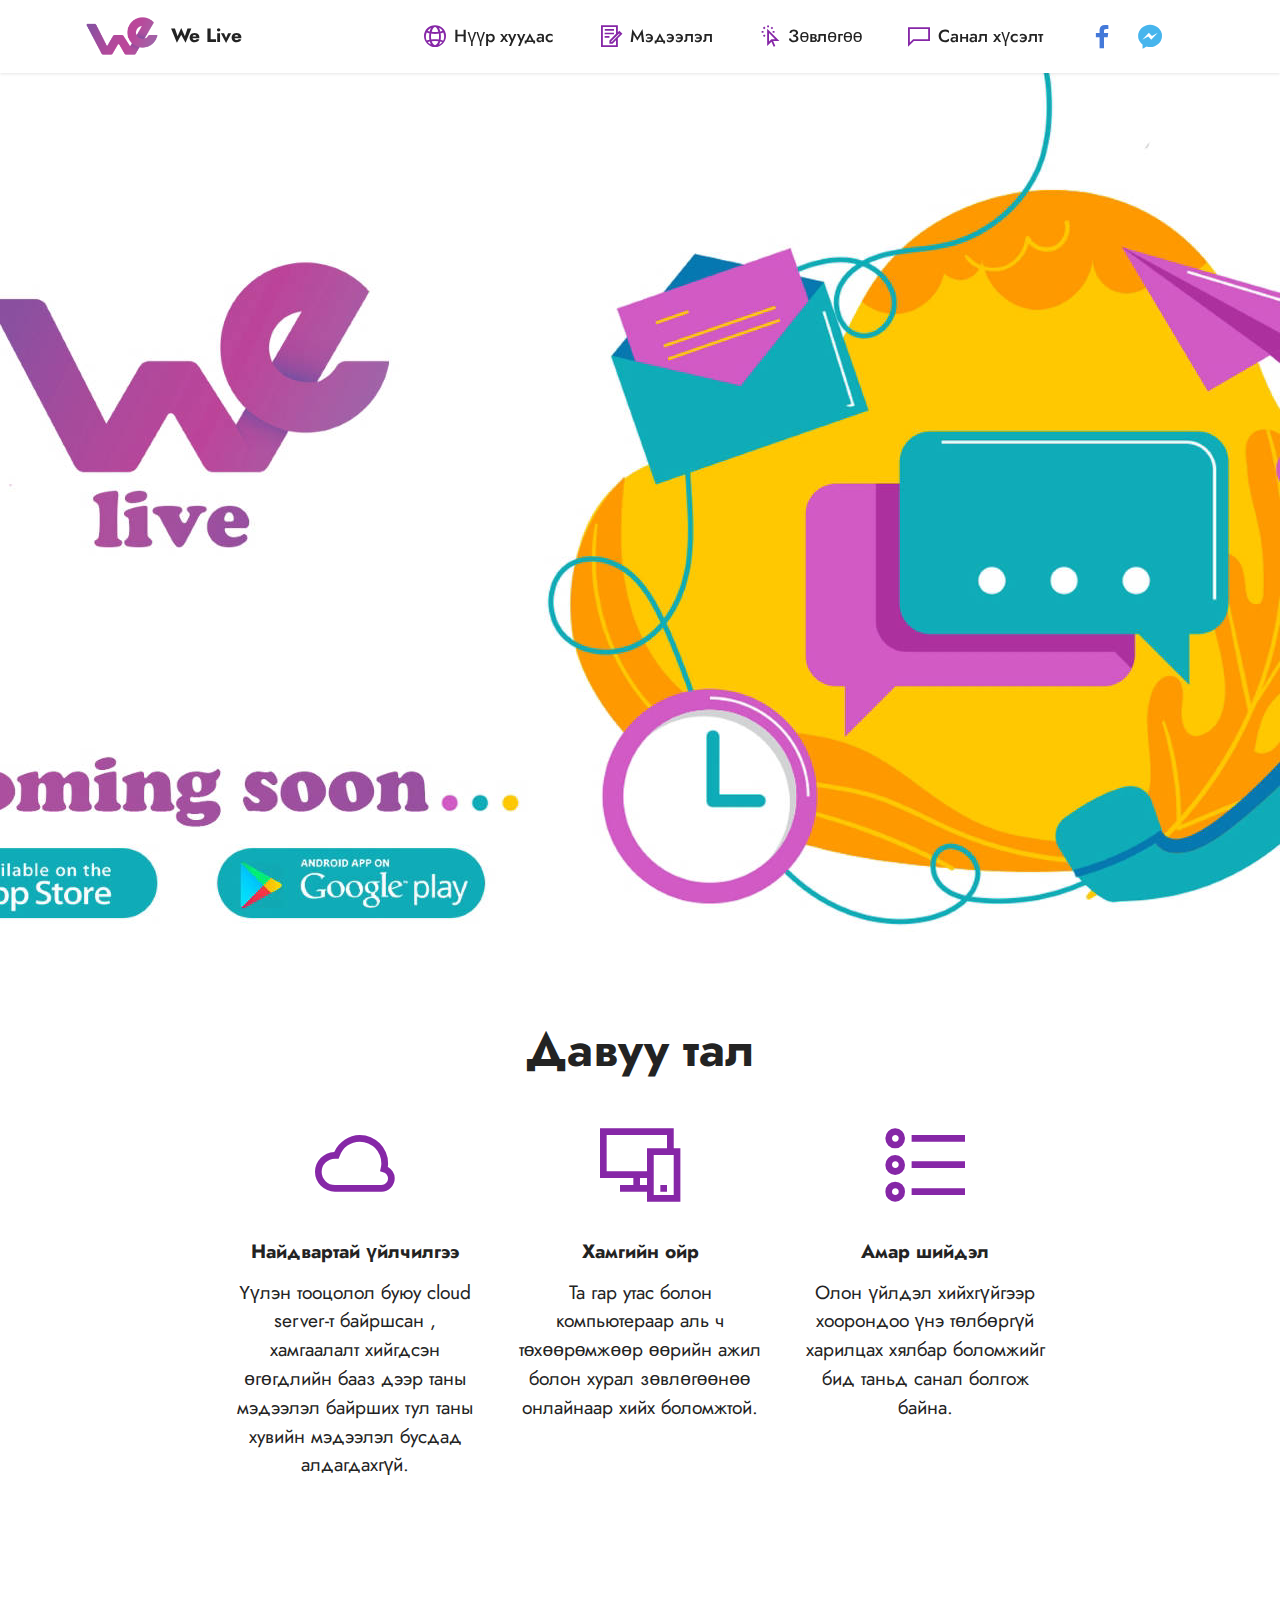
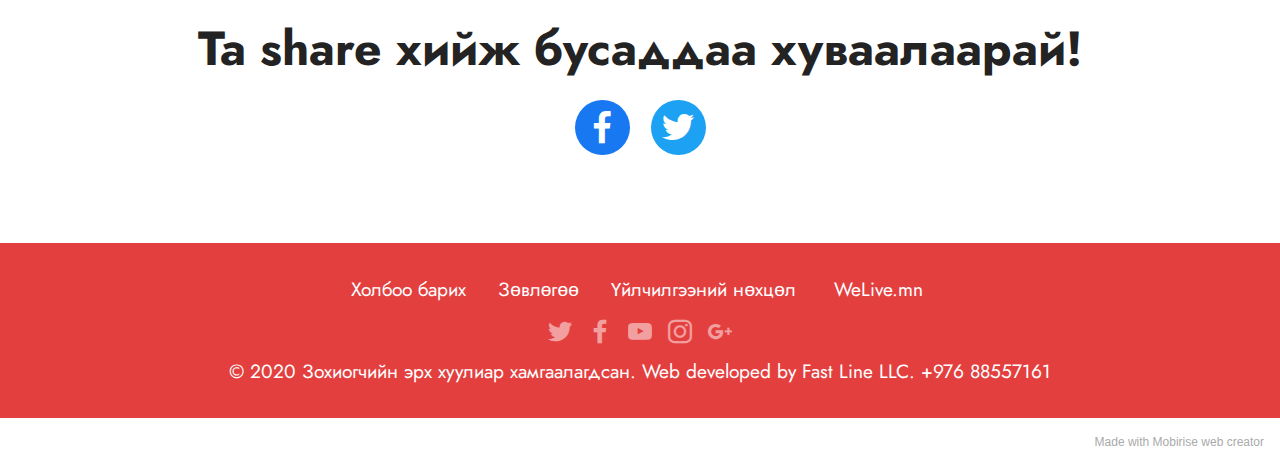
==== index.html @ f7e73838 "create github pages" ====
<!DOCTYPE html>
<html  >
<head>
  <!-- Site made with Mobirise Website Builder v5.1.4, https://mobirise.com -->
  <meta charset="UTF-8">
  <meta http-equiv="X-UA-Compatible" content="IE=edge">
  <meta name="generator" content="Mobirise v5.1.4, mobirise.com">
  <meta name="viewport" content="width=device-width, initial-scale=1, minimum-scale=1">
  <link rel="shortcut icon" href="assets/images/2048.logo-2.png" type="image/x-icon">
  <meta name="description" content="">
  
  
  <title>Нүүр хуудас - WeLive.mn</title>
  <link rel="stylesheet" href="assets/web/assets/mobirise-icons2/mobirise2.css">
  <link rel="stylesheet" href="assets/tether/tether.min.css">
  <link rel="stylesheet" href="assets/bootstrap/css/bootstrap.min.css">
  <link rel="stylesheet" href="assets/bootstrap/css/bootstrap-grid.min.css">
  <link rel="stylesheet" href="assets/bootstrap/css/bootstrap-reboot.min.css">
  <link rel="stylesheet" href="assets/dropdown/css/style.css">
  <link rel="stylesheet" href="assets/socicon/css/styles.css">
  <link rel="stylesheet" href="assets/theme/css/style.css">
  <link rel="preload" as="style" href="assets/mobirise/css/mbr-additional.css"><link rel="stylesheet" href="assets/mobirise/css/mbr-additional.css" type="text/css">
  
  
  
  
</head>
<body>
  
  <section class="menu menu2 cid-sbbYH8jnHv" once="menu" id="menu2-0">
    
    <nav class="navbar navbar-dropdown navbar-fixed-top navbar-expand-lg">
        <div class="container">
            <div class="navbar-brand">
                <span class="navbar-logo">
                    <a href="http://welive.mn" target="_blank">
                        <img src="assets/images/2048.logo-2.png" alt="SUNRISE" style="height: 4.5rem;">
                    </a>
                </span>
                <span class="navbar-caption-wrap"><a class="navbar-caption text-black text-primary display-7" href="http://welive.mn">We Live</a></span>
            </div>
            <button class="navbar-toggler" type="button" data-toggle="collapse" data-target="#navbarSupportedContent" aria-controls="navbarNavAltMarkup" aria-expanded="false" aria-label="Toggle navigation">
                <div class="hamburger">
                    <span></span>
                    <span></span>
                    <span></span>
                    <span></span>
                </div>
            </button>
            <div class="collapse navbar-collapse" id="navbarSupportedContent">
                <ul class="navbar-nav nav-dropdown nav-right" data-app-modern-menu="true"><li class="nav-item"><a class="nav-link link text-black text-primary display-4" href="http://welive.mn"><span class="mobi-mbri mobi-mbri-globe-2 mbr-iconfont mbr-iconfont-btn" style="color: rgb(134, 39, 167);"></span>Нүүр хуудас</a></li><li class="nav-item"><a class="nav-link link text-black text-primary display-4" href="http://www.welive.mn"><span class="mobi-mbri mobi-mbri-contact-form mbr-iconfont mbr-iconfont-btn" style="color: rgb(134, 39, 167);"></span>Мэдээлэл</a></li><li class="nav-item"><a class="nav-link link text-black text-primary display-4" href="http://www.welive.mn"><span class="mobi-mbri mobi-mbri-cursor-click mbr-iconfont mbr-iconfont-btn" style="color: rgb(134, 39, 167);"></span>Зөвлөгөө</a></li>
                    
                    <li class="nav-item"><a class="nav-link link text-black text-primary display-4" href="http://welive.mn"><span class="mobi-mbri mobi-mbri-chat mbr-iconfont mbr-iconfont-btn" style="color: rgb(134, 39, 167);"></span>Санал хүсэлт</a>
                    </li></ul>
                <div class="icons-menu">
                    <a class="iconfont-wrapper" href="http://facebook.com" target="_blank">
                        <span class="p-2 mbr-iconfont socicon-facebook socicon"></span>
                    </a>
                    <a class="iconfont-wrapper" href="http://messenger.com" target="_blank">
                        <span class="p-2 mbr-iconfont socicon-messenger socicon" style="color: rgb(71, 181, 237); fill: rgb(71, 181, 237);"></span>
                    </a>
                    
                    
                </div>
                
            </div>
        </div>
    </nav>
</section>

<section class="header13 cid-sbbZSufVDG mbr-fullscreen" id="header13-1">

    

    

    <div class="align-center container">
        <div class="row justify-content-center">
            <div class="col-12 col-lg-12">
                
                
                
                
                
            </div>
        </div>
    </div>
</section>

<section class="features24 cid-sbc02aHICp" id="features1-2">
    

    
    <div class="container">
        <div class="row">
            <div class="col-12">
                <h3 class="mbr-section-title mbr-fonts-style align-center mb-0 display-2"><strong>Давуу тал</strong></h3>
                
            </div>
            <div class="card col-12 col-md-6 col-lg-3">
                <div class="card-wrapper">
                    <div class="card-box align-center">
                        <div class="iconfont-wrapper">
                            <span class="mbr-iconfont mobi-mbri-cloud mobi-mbri" style="color: rgb(134, 39, 167); fill: rgb(134, 39, 167);"></span>
                        </div>
                        <h5 class="card-title mbr-fonts-style display-7"><strong>Найдвартай үйлчилгээ</strong></h5>
                        <p class="card-text mbr-fonts-style display-7">Үүлэн тооцолол буюу cloud server-т байршсан , хамгаалалт хийгдсэн өгөгдлийн бааз дээр таны мэдээлэл байрших тул таны хувийн мэдээлэл бусдад алдагдахгүй.</p>
                    </div>
                </div>
            </div>
            <div class="card col-12 col-md-6 col-lg-3">
                <div class="card-wrapper">
                    <div class="card-box align-center">
                        <div class="iconfont-wrapper">
                            <span class="mbr-iconfont mobi-mbri-responsive-2 mobi-mbri" style="color: rgb(134, 39, 167); fill: rgb(134, 39, 167);"></span>
                        </div>
                        <h5 class="card-title mbr-fonts-style display-7"><strong>Хамгийн ойр</strong></h5>
                        <p class="card-text mbr-fonts-style display-7">Та гар утас болон компьютераар аль ч төхөөрөмжөөр өөрийн ажил болон хурал зөвлөгөөнөө онлайнаар хийх боломжтой.</p>
                    </div>
                </div>
            </div>
            <div class="card col-12 col-md-6 col-lg-3">
                <div class="card-wrapper">
                    <div class="card-box align-center">
                        <div class="iconfont-wrapper">
                            <span class="mbr-iconfont mobi-mbri-bulleted-list mobi-mbri" style="color: rgb(134, 39, 167); fill: rgb(134, 39, 167);"></span>
                        </div>
                        <h5 class="card-title mbr-fonts-style display-7"><strong>Амар шийдэл</strong></h5>
                        <p class="card-text mbr-fonts-style display-7">Олон үйлдэл хийхгүйгээр хоорондоо үнэ төлбөргүй харилцах хялбар боломжийг бид таньд санал болгож байна.</p>
                    </div>
                </div>
            </div>
            
        </div>
    </div>
</section>

<section class="social1 cid-sbcfVaClKm" id="share1-b">
    
    
    

    <div class="container">
        <div class="media-container-row">
            <div class="col-12">
                <h3 class="mbr-section-title mb-3 align-center mbr-fonts-style display-2"><strong>Та share хийж бусаддаа хуваалаарай!</strong>
                </h3>
                <div>
                    <div class="mbr-social-likes align-center">
                        <span class="btn btn-social socicon-bg-facebook facebook m-2">
                            <i class="socicon socicon-facebook"></i>
                        </span>
                        <span class="btn btn-social twitter socicon-bg-twitter m-2">
                            <i class="socicon socicon-twitter"></i>
                        </span>
                        
                        
                        
                        
                    </div>
                </div>
            </div>
        </div>
    </div>
</section>

<section class="footer3 cid-sbc1uUMkfY" once="footers" id="footer3-3">

    

    

    <div class="container">
        <div class="media-container-row align-center mbr-white">
            <div class="row row-links">
                <ul class="foot-menu">
                    
                    
                    
                    
                    
                <li class="foot-menu-item mbr-fonts-style display-7">Холбоо барих</li><li class="foot-menu-item mbr-fonts-style display-7">Зөвлөгөө</li><li class="foot-menu-item mbr-fonts-style display-7">Үйлчилгээний нөхцөл&nbsp;</li><li class="foot-menu-item mbr-fonts-style display-7">WeLive.mn&nbsp;</li></ul>
            </div>
            <div class="row social-row">
                <div class="social-list align-right pb-2">
                    
                    
                    
                    
                    
                    
                <div class="soc-item">
                        <a href="https://twitter.com/mobirise" target="_blank">
                            <span class="socicon-twitter socicon mbr-iconfont mbr-iconfont-social"></span>
                        </a>
                    </div><div class="soc-item">
                        <a href="https://www.facebook.com/pages/Mobirise/1616226671953247" target="_blank">
                            <span class="socicon-facebook socicon mbr-iconfont mbr-iconfont-social"></span>
                        </a>
                    </div><div class="soc-item">
                        <a href="https://www.youtube.com/c/mobirise" target="_blank">
                            <span class="socicon-youtube socicon mbr-iconfont mbr-iconfont-social"></span>
                        </a>
                    </div><div class="soc-item">
                        <a href="https://instagram.com/mobirise" target="_blank">
                            <span class="socicon-instagram socicon mbr-iconfont mbr-iconfont-social"></span>
                        </a>
                    </div><div class="soc-item">
                        <a href="https://plus.google.com/u/0/+Mobirise" target="_blank">
                            <span class="socicon-googleplus socicon mbr-iconfont mbr-iconfont-social"></span>
                        </a>
                    </div></div>
            </div>
            <div class="row row-copirayt">
                <p class="mbr-text mb-0 mbr-fonts-style mbr-white align-center display-7">
                    © 2020 Зохиогчийн эрх хуулиар хамгаалагдсан. Web developed by Fast Line LLC. +976 88557161</p>
            </div>
        </div>
    </div>
</section><section style="background-color: #fff; font-family: -apple-system, BlinkMacSystemFont, 'Segoe UI', 'Roboto', 'Helvetica Neue', Arial, sans-serif; color:#aaa; font-size:12px; padding: 0; align-items: center; display: flex;"><a href="https://mobirise.site/e" style="flex: 1 1; height: 3rem; padding-left: 1rem;"></a><p style="flex: 0 0 auto; margin:0; padding-right:1rem;">Made with Mobirise <a href="https://mobirise.site/j" style="color:#aaa;">web</a> creator</p></section><script src="assets/web/assets/jquery/jquery.min.js"></script>  <script src="assets/popper/popper.min.js"></script>  <script src="assets/tether/tether.min.js"></script>  <script src="assets/bootstrap/js/bootstrap.min.js"></script>  <script src="assets/smoothscroll/smooth-scroll.js"></script>  <script src="assets/dropdown/js/nav-dropdown.js"></script>  <script src="assets/dropdown/js/navbar-dropdown.js"></script>  <script src="assets/touchswipe/jquery.touch-swipe.min.js"></script>  <script src="assets/sociallikes/social-likes.js"></script>  <script src="assets/theme/js/script.js"></script>  
  
  
</body>
</html>
---- assets/web/assets/mobirise-icons2/mobirise2.css ----
@font-face {
  font-family: 'Moririse2';
  font-display: swap;
  src:  url('mobirise2.eot?f2bix4');
  src:  url('mobirise2.eot?f2bix4#iefix') format('embedded-opentype'),
    url('mobirise2.ttf?f2bix4') format('truetype'),
    url('mobirise2.woff?f2bix4') format('woff'),
    url('mobirise2.svg?f2bix4#mobirise2') format('svg');
  font-weight: normal;
  font-style: normal;
}

[class^="mobi-"], [class*=" mobi-"] {
  /* use !important to prevent issues with browser extensions that change fonts */
  font-family: 'Moririse2' !important;
  speak: none;
  font-style: normal;
  font-weight: normal;
  font-variant: normal;
  text-transform: none;
  line-height: 1;

  /* Better Font Rendering =========== */
  -webkit-font-smoothing: antialiased;
  -moz-osx-font-smoothing: grayscale;
}

.mobi-mbri-add-submenu:before {
  content: "\e900";
}
.mobi-mbri-alert:before {
  content: "\e901";
}
.mobi-mbri-align-center:before {
  content: "\e902";
}
.mobi-mbri-align-justify:before {
  content: "\e903";
}
.mobi-mbri-align-left:before {
  content: "\e904";
}
.mobi-mbri-align-right:before {
  content: "\e905";
}
.mobi-mbri-android:before {
  content: "\e906";
}
.mobi-mbri-apple:before {
  content: "\e907";
}
.mobi-mbri-arrow-down:before {
  content: "\e908";
}
.mobi-mbri-arrow-next:before {
  content: "\e909";
}
.mobi-mbri-arrow-prev:before {
  content: "\e90a";
}
.mobi-mbri-arrow-up:before {
  content: "\e90b";
}
.mobi-mbri-bold:before {
  content: "\e90c";
}
.mobi-mbri-bookmark:before {
  content: "\e90d";
}
.mobi-mbri-bootstrap:before {
  content: "\e90e";
}
.mobi-mbri-briefcase:before {
  content: "\e90f";
}
.mobi-mbri-browse:before {
  content: "\e910";
}
.mobi-mbri-bulleted-list:before {
  content: "\e911";
}
.mobi-mbri-calendar:before {
  content: "\e912";
}
.mobi-mbri-camera:before {
  content: "\e913";
}
.mobi-mbri-cart-add:before {
  content: "\e914";
}
.mobi-mbri-cart-full:before {
  content: "\e915";
}
.mobi-mbri-cash:before {
  content: "\e916";
}
.mobi-mbri-change-style:before {
  content: "\e917";
}
.mobi-mbri-chat:before {
  content: "\e918";
}
.mobi-mbri-clock:before {
  content: "\e919";
}
.mobi-mbri-close:before {
  content: "\e91a";
}
.mobi-mbri-cloud:before {
  content: "\e91b";
}
.mobi-mbri-code:before {
  content: "\e91c";
}
.mobi-mbri-contact-form:before {
  content: "\e91d";
}
.mobi-mbri-credit-card:before {
  content: "\e91e";
}
.mobi-mbri-cursor-click:before {
  content: "\e91f";
}
.mobi-mbri-cust-feedback:before {
  content: "\e920";
}
.mobi-mbri-database:before {
  content: "\e921";
}
.mobi-mbri-delivery:before {
  content: "\e922";
}
.mobi-mbri-desktop:before {
  content: "\e923";
}
.mobi-mbri-devices:before {
  content: "\e924";
}
.mobi-mbri-down:before {
  content: "\e925";
}
.mobi-mbri-download-2:before {
  content: "\e926";
}
.mobi-mbri-download:before {
  content: "\e927";
}
.mobi-mbri-drag-n-drop-2:before {
  content: "\e928";
}
.mobi-mbri-drag-n-drop:before {
  content: "\e929";
}
.mobi-mbri-edit-2:before {
  content: "\e92a";
}
.mobi-mbri-edit:before {
  content: "\e92b";
}
.mobi-mbri-error:before {
  content: "\e92c";
}
.mobi-mbri-extension:before {
  content: "\e92d";
}
.mobi-mbri-features:before {
  content: "\e92e";
}
.mobi-mbri-file:before {
  content: "\e92f";
}
.mobi-mbri-flag:before {
  content: "\e930";
}
.mobi-mbri-folder:before {
  content: "\e931";
}
.mobi-mbri-gift:before {
  content: "\e932";
}
.mobi-mbri-github:before {
  content: "\e933";
}
.mobi-mbri-globe-2:before {
  content: "\e934";
}
.mobi-mbri-globe:before {
  content: "\e935";
}
.mobi-mbri-growing-chart:before {
  content: "\e936";
}
.mobi-mbri-hearth:before {
  content: "\e937";
}
.mobi-mbri-help:before {
  content: "\e938";
}
.mobi-mbri-home:before {
  content: "\e939";
}
.mobi-mbri-hot-cup:before {
  content: "\e93a";
}
.mobi-mbri-idea:before {
  content: "\e93b";
}
.mobi-mbri-image-gallery:before {
  content: "\e93c";
}
.mobi-mbri-image-slider:before {
  content: "\e93d";
}
.mobi-mbri-info:before {
  content: "\e93e";
}
.mobi-mbri-italic:before {
  content: "\e93f";
}
.mobi-mbri-key:before {
  content: "\e940";
}
.mobi-mbri-laptop:before {
  content: "\e941";
}
.mobi-mbri-layers:before {
  content: "\e942";
}
.mobi-mbri-left-right:before {
  content: "\e943";
}
.mobi-mbri-left:before {
  content: "\e944";
}
.mobi-mbri-letter:before {
  content: "\e945";
}
.mobi-mbri-like:before {
  content: "\e946";
}
.mobi-mbri-link:before {
  content: "\e947";
}
.mobi-mbri-lock:before {
  content: "\e948";
}
.mobi-mbri-login:before {
  content: "\e949";
}
.mobi-mbri-logout:before {
  content: "\e94a";
}
.mobi-mbri-magic-stick:before {
  content: "\e94b";
}
.mobi-mbri-map-pin:before {
  content: "\e94c";
}
.mobi-mbri-menu:before {
  content: "\e94d";
}
.mobi-mbri-mobile-2:before {
  content: "\e94e";
}
.mobi-mbri-mobile-horizontal:before {
  content: "\e94f";
}
.mobi-mbri-mobile:before {
  content: "\e950";
}
.mobi-mbri-mobirise:before {
  content: "\e951";
}
.mobi-mbri-more-horizontal:before {
  content: "\e952";
}
.mobi-mbri-more-vertical:before {
  content: "\e953";
}
.mobi-mbri-music:before {
  content: "\e954";
}
.mobi-mbri-new-file:before {
  content: "\e955";
}
.mobi-mbri-numbered-list:before {
  content: "\e956";
}
.mobi-mbri-opened-folder:before {
  content: "\e957";
}
.mobi-mbri-pages:before {
  content: "\e958";
}
.mobi-mbri-paper-plane:before {
  content: "\e959";
}
.mobi-mbri-paperclip:before {
  content: "\e95a";
}
.mobi-mbri-phone:before {
  content: "\e95b";
}
.mobi-mbri-photo:before {
  content: "\e95c";
}
.mobi-mbri-photos:before {
  content: "\e95d";
}
.mobi-mbri-pin:before {
  content: "\e95e";
}
.mobi-mbri-play:before {
  content: "\e95f";
}
.mobi-mbri-plus:before {
  content: "\e960";
}
.mobi-mbri-preview:before {
  content: "\e961";
}
.mobi-mbri-print:before {
  content: "\e962";
}
.mobi-mbri-protect:before {
  content: "\e963";
}
.mobi-mbri-question:before {
  content: "\e964";
}
.mobi-mbri-quote-left:before {
  content: "\e965";
}
.mobi-mbri-quote-right:before {
  content: "\e966";
}
.mobi-mbri-redo:before {
  content: "\e967";
}
.mobi-mbri-refresh:before {
  content: "\e968";
}
.mobi-mbri-responsive-2:before {
  content: "\e969";
}
.mobi-mbri-responsive:before {
  content: "\e96a";
}
.mobi-mbri-right:before {
  content: "\e96b";
}
.mobi-mbri-rocket:before {
  content: "\e96c";
}
.mobi-mbri-sad-face:before {
  content: "\e96d";
}
.mobi-mbri-sale:before {
  content: "\e96e";
}
.mobi-mbri-save:before {
  content: "\e96f";
}
.mobi-mbri-search:before {
  content: "\e970";
}
.mobi-mbri-setting-2:before {
  content: "\e971";
}
.mobi-mbri-setting-3:before {
  content: "\e972";
}
.mobi-mbri-setting:before {
  content: "\e973";
}
.mobi-mbri-share:before {
  content: "\e974";
}
.mobi-mbri-shopping-bag:before {
  content: "\e975";
}
.mobi-mbri-shopping-basket:before {
  content: "\e976";
}
.mobi-mbri-shopping-cart:before {
  content: "\e977";
}
.mobi-mbri-sites:before {
  content: "\e978";
}
.mobi-mbri-smile-face:before {
  content: "\e979";
}
.mobi-mbri-speed:before {
  content: "\e97a";
}
.mobi-mbri-star:before {
  content: "\e97b";
}
.mobi-mbri-success:before {
  content: "\e97c";
}
.mobi-mbri-sun:before {
  content: "\e97d";
}
.mobi-mbri-sun2:before {
  content: "\e97e";
}
.mobi-mbri-tablet-vertical:before {
  content: "\e97f";
}
.mobi-mbri-tablet:before {
  content: "\e980";
}
.mobi-mbri-target:before {
  content: "\e981";
}
.mobi-mbri-timer:before {
  content: "\e982";
}
.mobi-mbri-to-ftp:before {
  content: "\e983";
}
.mobi-mbri-to-local-drive:before {
  content: "\e984";
}
.mobi-mbri-touch-swipe:before {
  content: "\e985";
}
.mobi-mbri-touch:before {
  content: "\e986";
}
.mobi-mbri-trash:before {
  content: "\e987";
}
.mobi-mbri-underline:before {
  content: "\e988";
}
.mobi-mbri-undo:before {
  content: "\e989";
}
.mobi-mbri-unlink:before {
  content: "\e98a";
}
.mobi-mbri-unlock:before {
  content: "\e98b";
}
.mobi-mbri-up-down:before {
  content: "\e98c";
}
.mobi-mbri-up:before {
  content: "\e98d";
}
.mobi-mbri-update:before {
  content: "\e98e";
}
.mobi-mbri-upload-2:before {
  content: "\e98f";
}
.mobi-mbri-upload:before {
  content: "\e990";
}
.mobi-mbri-user-2:before {
  content: "\e991";
}
.mobi-mbri-user:before {
  content: "\e992";
}
.mobi-mbri-users:before {
  content: "\e993";
}
.mobi-mbri-video-play:before {
  content: "\e994";
}
.mobi-mbri-video:before {
  content: "\e995";
}
.mobi-mbri-watch:before {
  content: "\e996";
}
.mobi-mbri-website-theme-2:before {
  content: "\e997";
}
.mobi-mbri-website-theme:before {
  content: "\e998";
}
.mobi-mbri-wifi:before {
  content: "\e999";
}
.mobi-mbri-windows:before {
  content: "\e99a";
}
.mobi-mbri-zoom-in:before {
  content: "\e99b";
}
.mobi-mbri-zoom-out:before {
  content: "\e99c";
}
---- assets/dropdown/css/style.css ----
.navbar-dropdown {
  left: 0;
  padding: 0;
  position: absolute;
  right: 0;
  top: 0;
  transition: all 0.45s ease;
  z-index: 1030;
  background: #282828; }
  .navbar-dropdown .navbar-logo {
    margin-right: 0.8rem;
    transition: margin 0.3s ease-in-out;
    vertical-align: middle; }
    .navbar-dropdown .navbar-logo img {
      height: 3.125rem;
      transition: all 0.3s ease-in-out; }
    .navbar-dropdown .navbar-logo.mbr-iconfont {
      font-size: 3.125rem;
      line-height: 3.125rem; }
  .navbar-dropdown .navbar-caption {
    font-weight: 700;
    white-space: normal;
    vertical-align: -4px;
    line-height: 3.125rem !important; }
    .navbar-dropdown .navbar-caption, .navbar-dropdown .navbar-caption:hover {
      color: inherit;
      text-decoration: none; }
  .navbar-dropdown .mbr-iconfont + .navbar-caption {
    vertical-align: -1px; }
  .navbar-dropdown.navbar-fixed-top {
    position: fixed; }
  .navbar-dropdown .navbar-brand span {
    vertical-align: -4px; }
  .navbar-dropdown.bg-color.transparent {
    background: none; }
  .navbar-dropdown.navbar-short .navbar-brand {
    padding: 0.625rem 0; }
    .navbar-dropdown.navbar-short .navbar-brand span {
      vertical-align: -1px; }
  .navbar-dropdown.navbar-short .navbar-caption {
    line-height: 2.375rem !important;
    vertical-align: -2px; }
  .navbar-dropdown.navbar-short .navbar-logo {
    margin-right: 0.5rem; }
    .navbar-dropdown.navbar-short .navbar-logo img {
      height: 2.375rem; }
    .navbar-dropdown.navbar-short .navbar-logo.mbr-iconfont {
      font-size: 2.375rem;
      line-height: 2.375rem; }
  .navbar-dropdown.navbar-short .mbr-table-cell {
    height: 3.625rem; }
  .navbar-dropdown .navbar-close {
    left: 0.6875rem;
    position: fixed;
    top: 0.75rem;
    z-index: 1000; }
  .navbar-dropdown .hamburger-icon {
    content: "";
    display: inline-block;
    vertical-align: middle;
    width: 16px;
    -webkit-box-shadow: 0 -6px 0 1px #282828,0 0 0 1px #282828,0 6px 0 1px #282828;
    -moz-box-shadow: 0 -6px 0 1px #282828,0 0 0 1px #282828,0 6px 0 1px #282828;
    box-shadow: 0 -6px 0 1px #282828,0 0 0 1px #282828,0 6px 0 1px #282828; }

.dropdown-menu .dropdown-toggle[data-toggle="dropdown-submenu"]::after {
  border-bottom: 0.35em solid transparent;
  border-left: 0.35em solid;
  border-right: 0;
  border-top: 0.35em solid transparent;
  margin-left: 0.3rem; }

.dropdown-menu .dropdown-item:focus {
  outline: 0; }

.nav-dropdown {
  font-size: 0.75rem;
  font-weight: 500;
  height: auto !important; }
  .nav-dropdown .nav-btn {
    padding-left: 1rem; }
  .nav-dropdown .link {
    margin: .667em 1.667em;
    font-weight: 500;
    padding: 0;
    transition: color .2s ease-in-out; }
    .nav-dropdown .link.dropdown-toggle {
      margin-right: 2.583em; }
      .nav-dropdown .link.dropdown-toggle::after {
        margin-left: .25rem;
        border-top: 0.35em solid;
        border-right: 0.35em solid transparent;
        border-left: 0.35em solid transparent;
        border-bottom: 0; }
      .nav-dropdown .link.dropdown-toggle[aria-expanded="true"] {
        margin: 0;
        padding: 0.667em 3.263em  0.667em 1.667em; }
  .nav-dropdown .link::after,
  .nav-dropdown .dropdown-item::after {
    color: inherit; }
  .nav-dropdown .btn {
    font-size: 0.75rem;
    font-weight: 700;
    letter-spacing: 0;
    margin-bottom: 0;
    padding-left: 1.25rem;
    padding-right: 1.25rem; }
  .nav-dropdown .dropdown-menu {
    border-radius: 0;
    border: 0;
    left: 0;
    margin: 0;
    padding-bottom: 1.25rem;
    padding-top: 1.25rem;
    position: relative; }
  .nav-dropdown .dropdown-submenu {
    margin-left: 0.125rem;
    top: 0; }
  .nav-dropdown .dropdown-item {
    font-weight: 500;
    line-height: 2;
    padding: 0.3846em 4.615em 0.3846em 1.5385em;
    position: relative;
    transition: color .2s ease-in-out, background-color .2s ease-in-out; }
    .nav-dropdown .dropdown-item::after {
      margin-top: -0.3077em;
      position: absolute;
      right: 1.1538em;
      top: 50%; }
    .nav-dropdown .dropdown-item:focus, .nav-dropdown .dropdown-item:hover {
      background: none; }

@media (max-width: 767px) {
  .nav-dropdown.navbar-toggleable-sm {
    bottom: 0;
    display: none;
    left: 0;
    overflow-x: hidden;
    position: fixed;
    top: 0;
    transform: translateX(-100%);
    -ms-transform: translateX(-100%);
    -webkit-transform: translateX(-100%);
    width: 18.75rem;
    z-index: 999; } }
.nav-dropdown.navbar-toggleable-xl {
  bottom: 0;
  display: none;
  left: 0;
  overflow-x: hidden;
  position: fixed;
  top: 0;
  transform: translateX(-100%);
  -ms-transform: translateX(-100%);
  -webkit-transform: translateX(-100%);
  width: 18.75rem;
  z-index: 999; }

.nav-dropdown-sm {
  display: block !important;
  overflow-x: hidden;
  overflow: auto;
  padding-top: 3.875rem; }
  .nav-dropdown-sm::after {
    content: "";
    display: block;
    height: 3rem;
    width: 100%; }
  .nav-dropdown-sm.collapse.in ~ .navbar-close {
    display: block !important; }
  .nav-dropdown-sm.collapsing, .nav-dropdown-sm.collapse.in {
    transform: translateX(0);
    -ms-transform: translateX(0);
    -webkit-transform: translateX(0);
    transition: all 0.25s ease-out;
    -webkit-transition: all 0.25s ease-out;
    background: #282828; }
  .nav-dropdown-sm.collapsing[aria-expanded="false"] {
    transform: translateX(-100%);
    -ms-transform: translateX(-100%);
    -webkit-transform: translateX(-100%); }
  .nav-dropdown-sm .nav-item {
    display: block;
    margin-left: 0 !important;
    padding-left: 0; }
  .nav-dropdown-sm .link,
  .nav-dropdown-sm .dropdown-item {
    border-top: 1px dotted rgba(255, 255, 255, 0.1);
    font-size: 0.8125rem;
    line-height: 1.6;
    margin: 0 !important;
    padding: 0.875rem 2.4rem 0.875rem 1.5625rem !important;
    position: relative;
    white-space: normal; }
    .nav-dropdown-sm .link:focus, .nav-dropdown-sm .link:hover,
    .nav-dropdown-sm .dropdown-item:focus,
    .nav-dropdown-sm .dropdown-item:hover {
      background: rgba(0, 0, 0, 0.2) !important;
      color: #c0a375; }
  .nav-dropdown-sm .nav-btn {
    position: relative;
    padding: 1.5625rem 1.5625rem 0 1.5625rem; }
    .nav-dropdown-sm .nav-btn::before {
      border-top: 1px dotted rgba(255, 255, 255, 0.1);
      content: "";
      left: 0;
      position: absolute;
      top: 0;
      width: 100%; }
    .nav-dropdown-sm .nav-btn + .nav-btn {
      padding-top: 0.625rem; }
      .nav-dropdown-sm .nav-btn + .nav-btn::before {
        display: none; }
  .nav-dropdown-sm .btn {
    padding: 0.625rem 0; }
  .nav-dropdown-sm .dropdown-toggle[data-toggle="dropdown-submenu"]::after {
    margin-left: .25rem;
    border-top: 0.35em solid;
    border-right: 0.35em solid transparent;
    border-left: 0.35em solid transparent;
    border-bottom: 0; }
  .nav-dropdown-sm .dropdown-toggle[data-toggle="dropdown-submenu"][aria-expanded="true"]::after {
    border-top: 0;
    border-right: 0.35em solid transparent;
    border-left: 0.35em solid transparent;
    border-bottom: 0.35em solid; }
  .nav-dropdown-sm .dropdown-menu {
    margin: 0;
    padding: 0;
    position: relative;
    top: 0;
    left: 0;
    width: 100%;
    border: 0;
    float: none;
    border-radius: 0;
    background: none; }
  .nav-dropdown-sm .dropdown-submenu {
    left: 100%;
    margin-left: 0.125rem;
    margin-top: -1.25rem;
    top: 0; }

.navbar-toggleable-sm .nav-dropdown .dropdown-menu {
  position: absolute; }

.navbar-toggleable-sm .nav-dropdown .dropdown-submenu {
  left: 100%;
  margin-left: 0.125rem;
  margin-top: -1.25rem;
  top: 0; }

.navbar-toggleable-sm.opened .nav-dropdown .dropdown-menu {
  position: relative; }

.navbar-toggleable-sm.opened .nav-dropdown .dropdown-submenu {
  left: 0;
  margin-left: 00rem;
  margin-top: 0rem;
  top: 0; }

.is-builder .nav-dropdown.collapsing {
  transition: none !important; }

/*# sourceMappingURL=style.css.map */
---- assets/socicon/css/styles.css ----
@charset "UTF-8";

@font-face {
  font-family: 'Socicon';
  src:  url('../fonts/socicon.eot');
  src:  url('../fonts/socicon.eot?#iefix') format('embedded-opentype'),
    url('../fonts/socicon.woff2') format('woff2'),
    url('../fonts/socicon.ttf') format('truetype'),
    url('../fonts/socicon.woff') format('woff'),
    url('../fonts/socicon.svg#socicon') format('svg');
  font-weight: normal;
  font-style: normal;
}

[data-icon]:before {
  font-family: "socicon" !important;
  content: attr(data-icon);
  font-style: normal !important;
  font-weight: normal !important;
  font-variant: normal !important;
  text-transform: none !important;
  speak: none;
  line-height: 1;
  -webkit-font-smoothing: antialiased;
  -moz-osx-font-smoothing: grayscale;
}

[class^="socicon-"], [class*=" socicon-"] {
  /* use !important to prevent issues with browser extensions that change fonts */
  font-family: 'Socicon' !important;
  speak: none;
  font-style: normal;
  font-weight: normal;
  font-variant: normal;
  text-transform: none;
  line-height: 1;

  /* Better Font Rendering =========== */
  -webkit-font-smoothing: antialiased;
  -moz-osx-font-smoothing: grayscale;
}

.socicon-eitaa:before {
  content: "\e97c";
}
.socicon-soroush:before {
  content: "\e97d";
}
.socicon-bale:before {
  content: "\e97e";
}
.socicon-zazzle:before {
  content: "\e97b";
}
.socicon-society6:before {
  content: "\e97a";
}
.socicon-redbubble:before {
  content: "\e979";
}
.socicon-avvo:before {
  content: "\e978";
}
.socicon-stitcher:before {
  content: "\e977";
}
.socicon-googlehangouts:before {
  content: "\e974";
}
.socicon-dlive:before {
  content: "\e975";
}
.socicon-vsco:before {
  content: "\e976";
}
.socicon-flipboard:before {
  content: "\e973";
}
.socicon-ubuntu:before {
  content: "\e958";
}
.socicon-artstation:before {
  content: "\e959";
}
.socicon-invision:before {
  content: "\e95a";
}
.socicon-torial:before {
  content: "\e95b";
}
.socicon-collectorz:before {
  content: "\e95c";
}
.socicon-seenthis:before {
  content: "\e95d";
}
.socicon-googleplaymusic:before {
  content: "\e95e";
}
.socicon-debian:before {
  content: "\e95f";
}
.socicon-filmfreeway:before {
  content: "\e960";
}
.socicon-gnome:before {
  content: "\e961";
}
.socicon-itchio:before {
  content: "\e962";
}
.socicon-jamendo:before {
  content: "\e963";
}
.socicon-mix:before {
  content: "\e964";
}
.socicon-sharepoint:before {
  content: "\e965";
}
.socicon-tinder:before {
  content: "\e966";
}
.socicon-windguru:before {
  content: "\e967";
}
.socicon-cdbaby:before {
  content: "\e968";
}
.socicon-elementaryos:before {
  content: "\e969";
}
.socicon-stage32:before {
  content: "\e96a";
}
.socicon-tiktok:before {
  content: "\e96b";
}
.socicon-gitter:before {
  content: "\e96c";
}
.socicon-letterboxd:before {
  content: "\e96d";
}
.socicon-threema:before {
  content: "\e96e";
}
.socicon-splice:before {
  content: "\e96f";
}
.socicon-metapop:before {
  content: "\e970";
}
.socicon-naver:before {
  content: "\e971";
}
.socicon-remote:before {
  content: "\e972";
}
.socicon-internet:before {
  content: "\e957";
}
.socicon-moddb:before {
  content: "\e94b";
}
.socicon-indiedb:before {
  content: "\e94c";
}
.socicon-traxsource:before {
  content: "\e94d";
}
.socicon-gamefor:before {
  content: "\e94e";
}
.socicon-pixiv:before {
  content: "\e94f";
}
.socicon-myanimelist:before {
  content: "\e950";
}
.socicon-blackberry:before {
  content: "\e951";
}
.socicon-wickr:before {
  content: "\e952";
}
.socicon-spip:before {
  content: "\e953";
}
.socicon-napster:before {
  content: "\e954";
}
.socicon-beatport:before {
  content: "\e955";
}
.socicon-hackerone:before {
  content: "\e956";
}
.socicon-hackernews:before {
  content: "\e946";
}
.socicon-smashwords:before {
  content: "\e947";
}
.socicon-kobo:before {
  content: "\e948";
}
.socicon-bookbub:before {
  content: "\e949";
}
.socicon-mailru:before {
  content: "\e94a";
}
.socicon-gitlab:before {
  content: "\e945";
}
.socicon-instructables:before {
  content: "\e944";
}
.socicon-portfolio:before {
  content: "\e943";
}
.socicon-codered:before {
  content: "\e940";
}
.socicon-origin:before {
  content: "\e941";
}
.socicon-nextdoor:before {
  content: "\e942";
}
.socicon-udemy:before {
  content: "\e93f";
}
.socicon-livemaster:before {
  content: "\e93e";
}
.socicon-crunchbase:before {
  content: "\e93b";
}
.socicon-homefy:before {
  content: "\e93c";
}
.socicon-calendly:before {
  content: "\e93d";
}
.socicon-realtor:before {
  content: "\e90f";
}
.socicon-tidal:before {
  content: "\e910";
}
.socicon-qobuz:before {
  content: "\e911";
}
.socicon-natgeo:before {
  content: "\e912";
}
.socicon-mastodon:before {
  content: "\e913";
}
.socicon-unsplash:before {
  content: "\e914";
}
.socicon-homeadvisor:before {
  content: "\e915";
}
.socicon-angieslist:before {
  content: "\e916";
}
.socicon-codepen:before {
  content: "\e917";
}
.socicon-slack:before {
  content: "\e918";
}
.socicon-openaigym:before {
  content: "\e919";
}
.socicon-logmein:before {
  content: "\e91a";
}
.socicon-fiverr:before {
  content: "\e91b";
}
.socicon-gotomeeting:before {
  content: "\e91c";
}
.socicon-aliexpress:before {
  content: "\e91d";
}
.socicon-guru:before {
  content: "\e91e";
}
.socicon-appstore:before {
  content: "\e91f";
}
.socicon-homes:before {
  content: "\e920";
}
.socicon-zoom:before {
  content: "\e921";
}
.socicon-alibaba:before {
  content: "\e922";
}
.socicon-craigslist:before {
  content: "\e923";
}
.socicon-wix:before {
  content: "\e924";
}
.socicon-redfin:before {
  content: "\e925";
}
.socicon-googlecalendar:before {
  content: "\e926";
}
.socicon-shopify:before {
  content: "\e927";
}
.socicon-freelancer:before {
  content: "\e928";
}
.socicon-seedrs:before {
  content: "\e929";
}
.socicon-bing:before {
  content: "\e92a";
}
.socicon-doodle:before {
  content: "\e92b";
}
.socicon-bonanza:before {
  content: "\e92c";
}
.socicon-squarespace:before {
  content: "\e92d";
}
.socicon-toptal:before {
  content: "\e92e";
}
.socicon-gust:before {
  content: "\e92f";
}
.socicon-ask:before {
  content: "\e930";
}
.socicon-trulia:before {
  content: "\e931";
}
.socicon-loomly:before {
  content: "\e932";
}
.socicon-ghost:before {
  content: "\e933";
}
.socicon-upwork:before {
  content: "\e934";
}
.socicon-fundable:before {
  content: "\e935";
}
.socicon-booking:before {
  content: "\e936";
}
.socicon-googlemaps:before {
  content: "\e937";
}
.socicon-zillow:before {
  content: "\e938";
}
.socicon-niconico:before {
  content: "\e939";
}
.socicon-toneden:before {
  content: "\e93a";
}
.socicon-augment:before {
  content: "\e908";
}
.socicon-bitbucket:before {
  content: "\e909";
}
.socicon-fyuse:before {
  content: "\e90a";
}
.socicon-yt-gaming:before {
  content: "\e90b";
}
.socicon-sketchfab:before {
  content: "\e90c";
}
.socicon-mobcrush:before {
  content: "\e90d";
}
.socicon-microsoft:before {
  content: "\e90e";
}
.socicon-pandora:before {
  content: "\e907";
}
.socicon-messenger:before {
  content: "\e906";
}
.socicon-gamewisp:before {
  content: "\e905";
}
.socicon-bloglovin:before {
  content: "\e904";
}
.socicon-tunein:before {
  content: "\e903";
}
.socicon-gamejolt:before {
  content: "\e901";
}
.socicon-trello:before {
  content: "\e902";
}
.socicon-spreadshirt:before {
  content: "\e900";
}
.socicon-500px:before {
  content: "\e000";
}
.socicon-8tracks:before {
  content: "\e001";
}
.socicon-airbnb:before {
  content: "\e002";
}
.socicon-alliance:before {
  content: "\e003";
}
.socicon-amazon:before {
  content: "\e004";
}
.socicon-amplement:before {
  content: "\e005";
}
.socicon-android:before {
  content: "\e006";
}
.socicon-angellist:before {
  content: "\e007";
}
.socicon-apple:before {
  content: "\e008";
}
.socicon-appnet:before {
  content: "\e009";
}
.socicon-baidu:before {
  content: "\e00a";
}
.socicon-bandcamp:before {
  content: "\e00b";
}
.socicon-battlenet:before {
  content: "\e00c";
}
.socicon-mixer:before {
  content: "\e00d";
}
.socicon-bebee:before {
  content: "\e00e";
}
.socicon-bebo:before {
  content: "\e00f";
}
.socicon-behance:before {
  content: "\e010";
}
.socicon-blizzard:before {
  content: "\e011";
}
.socicon-blogger:before {
  content: "\e012";
}
.socicon-buffer:before {
  content: "\e013";
}
.socicon-chrome:before {
  content: "\e014";
}
.socicon-coderwall:before {
  content: "\e015";
}
.socicon-curse:before {
  content: "\e016";
}
.socicon-dailymotion:before {
  content: "\e017";
}
.socicon-deezer:before {
  content: "\e018";
}
.socicon-delicious:before {
  content: "\e019";
}
.socicon-deviantart:before {
  content: "\e01a";
}
.socicon-diablo:before {
  content: "\e01b";
}
.socicon-digg:before {
  content: "\e01c";
}
.socicon-discord:before {
  content: "\e01d";
}
.socicon-disqus:before {
  content: "\e01e";
}
.socicon-douban:before {
  content: "\e01f";
}
.socicon-draugiem:before {
  content: "\e020";
}
.socicon-dribbble:before {
  content: "\e021";
}
.socicon-drupal:before {
  content: "\e022";
}
.socicon-ebay:before {
  content: "\e023";
}
.socicon-ello:before {
  content: "\e024";
}
.socicon-endomodo:before {
  content: "\e025";
}
.socicon-envato:before {
  content: "\e026";
}
.socicon-etsy:before {
  content: "\e027";
}
.socicon-facebook:before {
  content: "\e028";
}
.socicon-feedburner:before {
  content: "\e029";
}
.socicon-filmweb:before {
  content: "\e02a";
}
.socicon-firefox:before {
  content: "\e02b";
}
.socicon-flattr:before {
  content: "\e02c";
}
.socicon-flickr:before {
  content: "\e02d";
}
.socicon-formulr:before {
  content: "\e02e";
}
.socicon-forrst:before {
  content: "\e02f";
}
.socicon-foursquare:before {
  content: "\e030";
}
.socicon-friendfeed:before {
  content: "\e031";
}
.socicon-github:before {
  content: "\e032";
}
.socicon-goodreads:before {
  content: "\e033";
}
.socicon-google:before {
  content: "\e034";
}
.socicon-googlescholar:before {
  content: "\e035";
}
.socicon-googlegroups:before {
  content: "\e036";
}
.socicon-googlephotos:before {
  content: "\e037";
}
.socicon-googleplus:before {
  content: "\e038";
}
.socicon-grooveshark:before {
  content: "\e039";
}
.socicon-hackerrank:before {
  content: "\e03a";
}
.socicon-hearthstone:before {
  content: "\e03b";
}
.socicon-hellocoton:before {
  content: "\e03c";
}
.socicon-heroes:before {
  content: "\e03d";
}
.socicon-smashcast:before {
  content: "\e03e";
}
.socicon-horde:before {
  content: "\e03f";
}
.socicon-houzz:before {
  content: "\e040";
}
.socicon-icq:before {
  content: "\e041";
}
.socicon-identica:before {
  content: "\e042";
}
.socicon-imdb:before {
  content: "\e043";
}
.socicon-instagram:before {
  content: "\e044";
}
.socicon-issuu:before {
  content: "\e045";
}
.socicon-istock:before {
  content: "\e046";
}
.socicon-itunes:before {
  content: "\e047";
}
.socicon-keybase:before {
  content: "\e048";
}
.socicon-lanyrd:before {
  content: "\e049";
}
.socicon-lastfm:before {
  content: "\e04a";
}
.socicon-line:before {
  content: "\e04b";
}
.socicon-linkedin:before {
  content: "\e04c";
}
.socicon-livejournal:before {
  content: "\e04d";
}
.socicon-lyft:before {
  content: "\e04e";
}
.socicon-macos:before {
  content: "\e04f";
}
.socicon-mail:before {
  content: "\e050";
}
.socicon-medium:before {
  content: "\e051";
}
.socicon-meetup:before {
  content: "\e052";
}
.socicon-mixcloud:before {
  content: "\e053";
}
.socicon-modelmayhem:before {
  content: "\e054";
}
.socicon-mumble:before {
  content: "\e055";
}
.socicon-myspace:before {
  content: "\e056";
}
.socicon-newsvine:before {
  content: "\e057";
}
.socicon-nintendo:before {
  content: "\e058";
}
.socicon-npm:before {
  content: "\e059";
}
.socicon-odnoklassniki:before {
  content: "\e05a";
}
.socicon-openid:before {
  content: "\e05b";
}
.socicon-opera:before {
  content: "\e05c";
}
.socicon-outlook:before {
  content: "\e05d";
}
.socicon-overwatch:before {
  content: "\e05e";
}
.socicon-patreon:before {
  content: "\e05f";
}
.socicon-paypal:before {
  content: "\e060";
}
.socicon-periscope:before {
  content: "\e061";
}
.socicon-persona:before {
  content: "\e062";
}
.socicon-pinterest:before {
  content: "\e063";
}
.socicon-play:before {
  content: "\e064";
}
.socicon-player:before {
  content: "\e065";
}
.socicon-playstation:before {
  content: "\e066";
}
.socicon-pocket:before {
  content: "\e067";
}
.socicon-qq:before {
  content: "\e068";
}
.socicon-quora:before {
  content: "\e069";
}
.socicon-raidcall:before {
  content: "\e06a";
}
.socicon-ravelry:before {
  content: "\e06b";
}
.socicon-reddit:before {
  content: "\e06c";
}
.socicon-renren:before {
  content: "\e06d";
}
.socicon-researchgate:before {
  content: "\e06e";
}
.socicon-residentadvisor:before {
  content: "\e06f";
}
.socicon-reverbnation:before {
  content: "\e070";
}
.socicon-rss:before {
  content: "\e071";
}
.socicon-sharethis:before {
  content: "\e072";
}
.socicon-skype:before {
  content: "\e073";
}
.socicon-slideshare:before {
  content: "\e074";
}
.socicon-smugmug:before {
  content: "\e075";
}
.socicon-snapchat:before {
  content: "\e076";
}
.socicon-songkick:before {
  content: "\e077";
}
.socicon-soundcloud:before {
  content: "\e078";
}
.socicon-spotify:before {
  content: "\e079";
}
.socicon-stackexchange:before {
  content: "\e07a";
}
.socicon-stackoverflow:before {
  content: "\e07b";
}
.socicon-starcraft:before {
  content: "\e07c";
}
.socicon-stayfriends:before {
  content: "\e07d";
}
.socicon-steam:before {
  content: "\e07e";
}
.socicon-storehouse:before {
  content: "\e07f";
}
.socicon-strava:before {
  content: "\e080";
}
.socicon-streamjar:before {
  content: "\e081";
}
.socicon-stumbleupon:before {
  content: "\e082";
}
.socicon-swarm:before {
  content: "\e083";
}
.socicon-teamspeak:before {
  content: "\e084";
}
.socicon-teamviewer:before {
  content: "\e085";
}
.socicon-technorati:before {
  content: "\e086";
}
.socicon-telegram:before {
  content: "\e087";
}
.socicon-tripadvisor:before {
  content: "\e088";
}
.socicon-tripit:before {
  content: "\e089";
}
.socicon-triplej:before {
  content: "\e08a";
}
.socicon-tumblr:before {
  content: "\e08b";
}
.socicon-twitch:before {
  content: "\e08c";
}
.socicon-twitter:before {
  content: "\e08d";
}
.socicon-uber:before {
  content: "\e08e";
}
.socicon-ventrilo:before {
  content: "\e08f";
}
.socicon-viadeo:before {
  content: "\e090";
}
.socicon-viber:before {
  content: "\e091";
}
.socicon-viewbug:before {
  content: "\e092";
}
.socicon-vimeo:before {
  content: "\e093";
}
.socicon-vine:before {
  content: "\e094";
}
.socicon-vkontakte:before {
  content: "\e095";
}
.socicon-warcraft:before {
  content: "\e096";
}
.socicon-wechat:before {
  content: "\e097";
}
.socicon-weibo:before {
  content: "\e098";
}
.socicon-whatsapp:before {
  content: "\e099";
}
.socicon-wikipedia:before {
  content: "\e09a";
}
.socicon-windows:before {
  content: "\e09b";
}
.socicon-wordpress:before {
  content: "\e09c";
}
.socicon-wykop:before {
  content: "\e09d";
}
.socicon-xbox:before {
  content: "\e09e";
}
.socicon-xing:before {
  content: "\e09f";
}
.socicon-yahoo:before {
  content: "\e0a0";
}
.socicon-yammer:before {
  content: "\e0a1";
}
.socicon-yandex:before {
  content: "\e0a2";
}
.socicon-yelp:before {
  content: "\e0a3";
}
.socicon-younow:before {
  content: "\e0a4";
}
.socicon-youtube:before {
  content: "\e0a5";
}
.socicon-zapier:before {
  content: "\e0a6";
}
.socicon-zerply:before {
  content: "\e0a7";
}
.socicon-zomato:before {
  content: "\e0a8";
}
.socicon-zynga:before {
  content: "\e0a9";
}
---- assets/theme/css/style.css ----
section {
  background-color: #ffffff;
}

body {
  font-style: normal;
  line-height: 1.5;
  font-weight: 400;
  color: #232323;
  position: relative;
}

section,
.container,
.container-fluid {
  position: relative;
  word-wrap: break-word;
}

a.mbr-iconfont:hover {
  text-decoration: none;
}

.article .lead p,
.article .lead ul,
.article .lead ol,
.article .lead pre,
.article .lead blockquote {
  margin-bottom: 0;
}

a {
  font-style: normal;
  font-weight: 400;
  cursor: pointer;
}

a, a:hover {
  text-decoration: none;
}

.mbr-section-title {
  font-style: normal;
  line-height: 1.3;
}

.mbr-section-subtitle {
  line-height: 1.3;
}

.mbr-text {
  font-style: normal;
  line-height: 1.7;
}

h1,
h2,
h3,
h4,
h5,
h6,
.display-1,
.display-2,
.display-4,
.display-5,
.display-7,
span,
p,
a {
  line-height: 1;
  word-break: break-word;
  word-wrap: break-word;
  font-weight: 400;
}

b,
strong {
  font-weight: bold;
}

input:-webkit-autofill, input:-webkit-autofill:hover, input:-webkit-autofill:focus, input:-webkit-autofill:active {
  transition-delay: 9999s;
  transition-property: background-color, color;
}

textarea[type="hidden"] {
  display: none;
}

section {
  background-position: 50% 50%;
  background-repeat: no-repeat;
  background-size: cover;
}

section .mbr-background-video,
section .mbr-background-video-preview {
  position: absolute;
  bottom: 0;
  left: 0;
  right: 0;
  top: 0;
}

.hidden {
  visibility: hidden;
}

.mbr-z-index20 {
  z-index: 20;
}

/*! Base colors */
.mbr-white {
  color: #ffffff;
}

.mbr-black {
  color: #111111;
}

.mbr-bg-white {
  background-color: #ffffff;
}

.mbr-bg-black {
  background-color: #000000;
}

/*! Text-aligns */
.align-left {
  text-align: left;
}

.align-center {
  text-align: center;
}

.align-right {
  text-align: right;
}

/*! Font-weight  */
.mbr-light {
  font-weight: 300;
}

.mbr-regular {
  font-weight: 400;
}

.mbr-semibold {
  font-weight: 500;
}

.mbr-bold {
  font-weight: 700;
}

/*! Media  */
.media-content {
  flex-basis: 100%;
}

.media-container-row {
  display: flex;
  flex-direction: row;
  flex-wrap: wrap;
  justify-content: center;
  align-content: center;
  align-items: start;
}

.media-container-row .media-size-item {
  width: 400px;
}

.media-container-column {
  display: flex;
  flex-direction: column;
  flex-wrap: wrap;
  justify-content: center;
  align-content: center;
  align-items: stretch;
}

.media-container-column > * {
  width: 100%;
}

@media (min-width: 992px) {
  .media-container-row {
    flex-wrap: nowrap;
  }
}

figure {
  margin-bottom: 0;
  overflow: hidden;
}

figure[mbr-media-size] {
  transition: width 0.1s;
}

img,
iframe {
  display: block;
  width: 100%;
}

.card {
  background-color: transparent;
  border: none;
}

.card-box {
  width: 100%;
}

.card-img {
  text-align: center;
  flex-shrink: 0;
  -webkit-flex-shrink: 0;
}

.media {
  max-width: 100%;
  margin: 0 auto;
}

.mbr-figure {
  align-self: center;
}

.media-container > div {
  max-width: 100%;
}

.mbr-figure img,
.card-img img {
  width: 100%;
}

@media (max-width: 991px) {
  .media-size-item {
    width: auto !important;
  }
  .media {
    width: auto;
  }
  .mbr-figure {
    width: 100% !important;
  }
}

/*! Buttons */
.mbr-section-btn {
  margin-left: -0.6rem;
  margin-right: -0.6rem;
  font-size: 0;
}

.btn {
  font-weight: 600;
  border-width: 1px;
  font-style: normal;
  margin: 0.6rem 0.6rem;
  white-space: normal;
  transition: all 0.2s ease-in-out;
  display: inline-flex;
  align-items: center;
  justify-content: center;
  word-break: break-word;
}

.btn-sm {
  font-weight: 600;
  letter-spacing: 0px;
  transition: all 0.3s ease-in-out;
}

.btn-md {
  font-weight: 600;
  letter-spacing: 0px;
  transition: all 0.3s ease-in-out;
}

.btn-lg {
  font-weight: 600;
  letter-spacing: 0px;
  transition: all 0.3s ease-in-out;
}

.btn-form {
  margin: 0;
}

.btn-form:hover {
  cursor: pointer;
}

nav .mbr-section-btn {
  margin-left: 0rem;
  margin-right: 0rem;
}

/*! Btn icon margin */
.btn .mbr-iconfont,
.btn.btn-sm .mbr-iconfont {
  order: 1;
  cursor: pointer;
  margin-left: 0.5rem;
  vertical-align: sub;
}

.btn.btn-md .mbr-iconfont,
.btn.btn-md .mbr-iconfont {
  margin-left: 0.8rem;
}

.mbr-regular {
  font-weight: 400;
}

.mbr-semibold {
  font-weight: 500;
}

.mbr-bold {
  font-weight: 700;
}

[type="submit"] {
  -webkit-appearance: none;
}

/*! Full-screen */
.mbr-fullscreen .mbr-overlay {
  min-height: 100vh;
}

.mbr-fullscreen {
  display: flex;
  display: -moz-flex;
  display: -ms-flex;
  display: -o-flex;
  align-items: center;
  min-height: 100vh;
  padding-top: 3rem;
  padding-bottom: 3rem;
}

/*! Map */
.map {
  height: 25rem;
  position: relative;
}

.map iframe {
  width: 100%;
  height: 100%;
}

/*! Scroll to top arrow */
.mbr-arrow-up {
  bottom: 25px;
  right: 90px;
  position: fixed;
  text-align: right;
  z-index: 5000;
  color: #ffffff;
  font-size: 32px;
}

.mbr-arrow-up a {
  background: rgba(0, 0, 0, 0.2);
  border-radius: 50%;
  color: #fff;
  display: inline-block;
  height: 60px;
  width: 60px;
  outline-style: none !important;
  position: relative;
  text-decoration: none;
  transition: all 0.3s ease-in-out;
  cursor: pointer;
  text-align: center;
}

.mbr-arrow-up a:hover {
  background-color: rgba(0, 0, 0, 0.4);
}

.mbr-arrow-up a i {
  line-height: 60px;
}

.mbr-arrow-up-icon {
  display: block;
  color: #fff;
}

.mbr-arrow-up-icon::before {
  content: "\203a";
  display: inline-block;
  font-family: serif;
  font-size: 32px;
  line-height: 1;
  font-style: normal;
  position: relative;
  top: 6px;
  left: -4px;
  -webkit-transform: rotate(-90deg);
          transform: rotate(-90deg);
}

/*! Arrow Down */
.mbr-arrow {
  position: absolute;
  bottom: 45px;
  left: 50%;
  width: 60px;
  height: 60px;
  cursor: pointer;
  background-color: rgba(80, 80, 80, 0.5);
  border-radius: 50%;
  -webkit-transform: translateX(-50%);
          transform: translateX(-50%);
}

@media (max-width: 767px) {
  .mbr-arrow {
    display: none;
  }
}

.mbr-arrow > a {
  display: inline-block;
  text-decoration: none;
  outline-style: none;
  -webkit-animation: arrowdown 1.7s ease-in-out infinite;
          animation: arrowdown 1.7s ease-in-out infinite;
  color: #ffffff;
}

.mbr-arrow > a > i {
  position: absolute;
  top: -2px;
  left: 15px;
  font-size: 2rem;
}

#scrollToTop a i::before {
  content: "";
  position: absolute;
  display: block;
  border-bottom: 3px solid #fff;
  border-left: 3px solid #fff;
  width: 40%;
  height: 40%;
  left: 50%;
  top: 50%;
  -webkit-transform: rotate(135deg);
  transform: translateY(-30%) translateX(-50%) rotate(135deg);
}

@keyframes arrowdown {
  0% {
    -webkit-transform: translateY(0px);
            transform: translateY(0px);
  }
  50% {
    -webkit-transform: translateY(-5px);
            transform: translateY(-5px);
  }
  100% {
    -webkit-transform: translateY(0px);
            transform: translateY(0px);
  }
}

@-webkit-keyframes arrowdown {
  0% {
    -webkit-transform: translateY(0px);
            transform: translateY(0px);
  }
  50% {
    -webkit-transform: translateY(-5px);
            transform: translateY(-5px);
  }
  100% {
    -webkit-transform: translateY(0px);
            transform: translateY(0px);
  }
}

@media (max-width: 500px) {
  .mbr-arrow-up {
    left: 50%;
    right: auto;
  }
}

/*Gradients animation*/
@keyframes gradient-animation {
  from {
    background-position: 0% 100%;
    -webkit-animation-timing-function: ease-in-out;
            animation-timing-function: ease-in-out;
  }
  to {
    background-position: 100% 0%;
    -webkit-animation-timing-function: ease-in-out;
            animation-timing-function: ease-in-out;
  }
}

@-webkit-keyframes gradient-animation {
  from {
    background-position: 0% 100%;
    -webkit-animation-timing-function: ease-in-out;
            animation-timing-function: ease-in-out;
  }
  to {
    background-position: 100% 0%;
    -webkit-animation-timing-function: ease-in-out;
            animation-timing-function: ease-in-out;
  }
}

.bg-gradient {
  background-size: 200% 200%;
  animation: gradient-animation 5s infinite alternate;
  -webkit-animation: gradient-animation 5s infinite alternate;
}

.menu .navbar-brand {
  display: -webkit-flex;
}

.menu .navbar-brand span {
  display: flex;
  display: -webkit-flex;
}

.menu .navbar-brand .navbar-caption-wrap {
  display: -webkit-flex;
}

.menu .navbar-brand .navbar-logo img {
  display: -webkit-flex;
}

@media (min-width: 768px) and (max-width: 991px) {
  .menu .navbar-toggleable-sm .navbar-nav {
    display: -ms-flexbox;
  }
}

@media (max-width: 991px) {
  .menu .navbar-collapse {
    max-height: 93.5vh;
  }
  .menu .navbar-collapse.show {
    overflow: auto;
  }
}

@media (min-width: 992px) {
  .menu .navbar-nav.nav-dropdown {
    display: -webkit-flex;
  }
  .menu .navbar-toggleable-sm .navbar-collapse {
    display: -webkit-flex !important;
  }
  .menu .collapsed .navbar-collapse {
    max-height: 93.5vh;
  }
  .menu .collapsed .navbar-collapse.show {
    overflow: auto;
  }
}

@media (max-width: 767px) {
  .menu .navbar-collapse {
    max-height: 80vh;
  }
}

.nav-link .mbr-iconfont {
  margin-right: .5rem;
}

.navbar {
  display: -webkit-flex;
  -webkit-flex-wrap: wrap;
  -webkit-align-items: center;
  -webkit-justify-content: space-between;
}

.navbar-collapse {
  -webkit-flex-basis: 100%;
  -webkit-flex-grow: 1;
  -webkit-align-items: center;
}

.nav-dropdown .link {
  padding: 0.667em 1.667em !important;
  margin: 0 !important;
}

.nav {
  display: -webkit-flex;
  -webkit-flex-wrap: wrap;
}

.row {
  display: -webkit-flex;
  -webkit-flex-wrap: wrap;
}

.justify-content-center {
  -webkit-justify-content: center;
}

.form-inline {
  display: -webkit-flex;
}

.card-wrapper {
  -webkit-flex: 1;
}

.carousel-control {
  z-index: 10;
  display: -webkit-flex;
}

.carousel-controls {
  display: -webkit-flex;
}

.media {
  display: -webkit-flex;
}

.form-group:focus {
  outline: none;
}

.jq-selectbox__select {
  padding: 7px 0;
  position: relative;
}

.jq-selectbox__dropdown {
  overflow: hidden;
  border-radius: 10px;
  position: absolute;
  top: 100%;
  left: 0 !important;
  width: 100% !important;
}

.jq-selectbox__trigger-arrow {
  right: 0;
  -webkit-transform: translateY(-50%);
          transform: translateY(-50%);
}

.jq-selectbox li {
  padding: 1.07em 0.5em;
}

input[type="range"] {
  padding-left: 0 !important;
  padding-right: 0 !important;
}

.modal-dialog,
.modal-content {
  height: 100%;
}

.modal-dialog .carousel-inner {
  height: calc(100vh - 1.75rem);
}

@media (max-width: 575px) {
  .modal-dialog .carousel-inner {
    height: calc(100vh - 1rem);
  }
}

.carousel-item {
  text-align: center;
}

.carousel-item img {
  margin: auto;
}

.navbar-toggler {
  align-self: flex-start;
  padding: 0.25rem 0.75rem;
  font-size: 1.25rem;
  line-height: 1;
  background: transparent;
  border: 1px solid transparent;
  border-radius: 0.25rem;
}

.navbar-toggler:focus,
.navbar-toggler:hover {
  text-decoration: none;
}

.navbar-toggler-icon {
  display: inline-block;
  width: 1.5em;
  height: 1.5em;
  vertical-align: middle;
  content: "";
  background: no-repeat center center;
  background-size: 100% 100%;
}

.navbar-toggler-left {
  position: absolute;
  left: 1rem;
}

.navbar-toggler-right {
  position: absolute;
  right: 1rem;
}

.card-img {
  width: auto;
}

.menu .navbar.collapsed:not(.beta-menu) {
  flex-direction: column;
}

.carousel-item.active,
.carousel-item-next,
.carousel-item-prev {
  display: flex;
}

.note-air-layout .dropup .dropdown-menu,
.note-air-layout .navbar-fixed-bottom .dropdown .dropdown-menu {
  bottom: initial !important;
}

html,
body {
  height: auto;
  min-height: 100vh;
}

.dropup .dropdown-toggle::after {
  display: none;
}

.form-asterisk {
  font-family: initial;
  position: absolute;
  top: -2px;
  font-weight: normal;
}

.form-control-label {
  position: relative;
  cursor: pointer;
  margin-bottom: 0.357em;
  padding: 0;
}

.alert {
  color: #ffffff;
  border-radius: 0;
  border: 0;
  font-size: 1.1rem;
  line-height: 1.5;
  margin-bottom: 1.875rem;
  padding: 1.25rem;
  position: relative;
  text-align: center;
}

.alert.alert-form::after {
  background-color: inherit;
  bottom: -7px;
  content: "";
  display: block;
  height: 14px;
  left: 50%;
  margin-left: -7px;
  position: absolute;
  -webkit-transform: rotate(45deg);
          transform: rotate(45deg);
  width: 14px;
}

.form-control {
  background-color: #ffffff;
  background-clip: border-box;
  color: #232323;
  line-height: 1rem !important;
  height: auto;
  padding: 0.6rem 1.2rem;
  transition: border-color 0.25s ease 0s;
  border: 1px solid transparent !important;
  border-radius: 4px;
  box-shadow: rgba(0, 0, 0, 0.07) 0px 1px 1px 0px, rgba(0, 0, 0, 0.07) 0px 1px 3px 0px, rgba(0, 0, 0, 0.03) 0px 0px 0px 1px;
}

.form-active .form-control:invalid {
  border-color: red;
}

form .row {
  margin-left: -0.6rem;
  margin-right: -0.6rem;
}

form .row [class*="col"] {
  padding-left: 0.6rem;
  padding-right: 0.6rem;
}

form .mbr-section-btn {
  margin: 0;
  padding-left: 0.6rem;
  padding-right: 0.6rem;
}

form .btn {
  display: flex;
  padding: 0.6rem 1.2rem;
  margin: 0;
}

form .form-check-input {
  margin-top: .5;
}

textarea.form-control {
  line-height: 1.5rem !important;
}

.form-group {
  margin-bottom: 1.2rem;
}

.form-control,
form .btn {
  min-height: 48px;
}

.form-control:focus {
  box-shadow: none;
}

:focus {
  outline: none;
}

.mbr-overlay {
  background-color: #000;
  bottom: 0;
  left: 0;
  opacity: 0.5;
  position: absolute;
  right: 0;
  top: 0;
  z-index: 0;
  pointer-events: none;
}

blockquote {
  font-style: italic;
  padding: 3rem;
  font-size: 1.09rem;
  position: relative;
  border-left: 3px solid;
}

ul,
ol,
pre,
blockquote {
  margin-bottom: 2.3125rem;
}

.mt-4 {
  margin-top: 2rem !important;
}

.mb-4 {
  margin-bottom: 2rem !important;
}

@media (min-width: 992px) {
  .container {
    padding-left: 16px;
    padding-right: 16px;
  }
  .row {
    margin-left: -16px;
    margin-right: -16px;
  }
  .row > [class*="col"] {
    padding-left: 16px;
    padding-right: 16px;
  }
}

@media (min-width: 768px) {
  .container-fluid {
    padding-left: 32px;
    padding-right: 32px;
  }
}

@media (min-width: 768px) and (max-width: 991px) {
  .mbr-container {
    padding-left: 32px;
    padding-right: 32px;
  }
}

@media (max-width: 767px) {
  .mbr-container {
    padding-left: 16px;
    padding-right: 16px;
  }
}

.card-wrapper,
.item-wrapper {
  overflow: hidden;
}

.app-video-wrapper > img {
  opacity: 1;
}
.engine {
	position: absolute;
	text-indent: -2400px;
	text-align: center;
	padding: 0;
	top: 0;
	left: -2400px;
}
---- assets/mobirise/css/mbr-additional.css ----
@import url(https://fonts.googleapis.com/css?family=Jost:100,200,300,400,500,600,700,800,900,100i,200i,300i,400i,500i,600i,700i,800i,900i&display=swap);





body {
  font-family: Jost;
}
.display-1 {
  font-family: 'Jost', sans-serif;
  font-size: 4.6rem;
  line-height: 1.1;
}
.display-1 > .mbr-iconfont {
  font-size: 5.75rem;
}
.display-2 {
  font-family: 'Jost', sans-serif;
  font-size: 3rem;
  line-height: 1.1;
}
.display-2 > .mbr-iconfont {
  font-size: 3.75rem;
}
.display-4 {
  font-family: 'Jost', sans-serif;
  font-size: 1.1rem;
  line-height: 1.5;
}
.display-4 > .mbr-iconfont {
  font-size: 1.375rem;
}
.display-5 {
  font-family: 'Jost', sans-serif;
  font-size: 2rem;
  line-height: 1.5;
}
.display-5 > .mbr-iconfont {
  font-size: 2.5rem;
}
.display-7 {
  font-family: 'Jost', sans-serif;
  font-size: 1.2rem;
  line-height: 1.5;
}
.display-7 > .mbr-iconfont {
  font-size: 1.5rem;
}
/* ---- Fluid typography for mobile devices ---- */
/* 1.4 - font scale ratio ( bootstrap == 1.42857 ) */
/* 100vw - current viewport width */
/* (48 - 20)  48 == 48rem == 768px, 20 == 20rem == 320px(minimal supported viewport) */
/* 0.65 - min scale variable, may vary */
@media (max-width: 992px) {
  .display-1 {
    font-size: 3.68rem;
  }
}
@media (max-width: 768px) {
  .display-1 {
    font-size: 3.22rem;
    font-size: calc( 2.26rem + (4.6 - 2.26) * ((100vw - 20rem) / (48 - 20)));
    line-height: calc( 1.1 * (2.26rem + (4.6 - 2.26) * ((100vw - 20rem) / (48 - 20))));
  }
  .display-2 {
    font-size: 2.4rem;
    font-size: calc( 1.7rem + (3 - 1.7) * ((100vw - 20rem) / (48 - 20)));
    line-height: calc( 1.3 * (1.7rem + (3 - 1.7) * ((100vw - 20rem) / (48 - 20))));
  }
  .display-4 {
    font-size: 0.88rem;
    font-size: calc( 1.0350000000000001rem + (1.1 - 1.0350000000000001) * ((100vw - 20rem) / (48 - 20)));
    line-height: calc( 1.4 * (1.0350000000000001rem + (1.1 - 1.0350000000000001) * ((100vw - 20rem) / (48 - 20))));
  }
  .display-5 {
    font-size: 1.6rem;
    font-size: calc( 1.35rem + (2 - 1.35) * ((100vw - 20rem) / (48 - 20)));
    line-height: calc( 1.4 * (1.35rem + (2 - 1.35) * ((100vw - 20rem) / (48 - 20))));
  }
  .display-7 {
    font-size: 0.96rem;
    font-size: calc( 1.07rem + (1.2 - 1.07) * ((100vw - 20rem) / (48 - 20)));
    line-height: calc( 1.4 * (1.07rem + (1.2 - 1.07) * ((100vw - 20rem) / (48 - 20))));
  }
}
/* Buttons */
.btn {
  padding: 0.6rem 1.2rem;
  border-radius: 4px;
}
.btn-sm {
  padding: 0.6rem 1.2rem;
  border-radius: 4px;
}
.btn-md {
  padding: 0.6rem 1.2rem;
  border-radius: 4px;
}
.btn-lg {
  padding: 1rem 2.6rem;
  border-radius: 4px;
}
.bg-primary {
  background-color: #6592e6 !important;
}
.bg-success {
  background-color: #40b0bf !important;
}
.bg-info {
  background-color: #47b5ed !important;
}
.bg-warning {
  background-color: #ffe161 !important;
}
.bg-danger {
  background-color: #ff9966 !important;
}
.btn-primary,
.btn-primary:active {
  background-color: #6592e6 !important;
  border-color: #6592e6 !important;
  color: #ffffff !important;
  box-shadow: 0 2px 2px 0 rgba(0, 0, 0, 0.2);
}
.btn-primary:hover,
.btn-primary:focus,
.btn-primary.focus,
.btn-primary.active {
  color: #ffffff !important;
  background-color: #2260d2 !important;
  border-color: #2260d2 !important;
  box-shadow: 0 2px 5px 0 rgba(0, 0, 0, 0.2);
}
.btn-primary.disabled,
.btn-primary:disabled {
  color: #ffffff !important;
  background-color: #2260d2 !important;
  border-color: #2260d2 !important;
}
.btn-secondary,
.btn-secondary:active {
  background-color: #ff6666 !important;
  border-color: #ff6666 !important;
  color: #ffffff !important;
  box-shadow: 0 2px 2px 0 rgba(0, 0, 0, 0.2);
}
.btn-secondary:hover,
.btn-secondary:focus,
.btn-secondary.focus,
.btn-secondary.active {
  color: #ffffff !important;
  background-color: #ff0f0f !important;
  border-color: #ff0f0f !important;
  box-shadow: 0 2px 5px 0 rgba(0, 0, 0, 0.2);
}
.btn-secondary.disabled,
.btn-secondary:disabled {
  color: #ffffff !important;
  background-color: #ff0f0f !important;
  border-color: #ff0f0f !important;
}
.btn-info,
.btn-info:active {
  background-color: #47b5ed !important;
  border-color: #47b5ed !important;
  color: #ffffff !important;
  box-shadow: 0 2px 2px 0 rgba(0, 0, 0, 0.2);
}
.btn-info:hover,
.btn-info:focus,
.btn-info.focus,
.btn-info.active {
  color: #ffffff !important;
  background-color: #148cca !important;
  border-color: #148cca !important;
  box-shadow: 0 2px 5px 0 rgba(0, 0, 0, 0.2);
}
.btn-info.disabled,
.btn-info:disabled {
  color: #ffffff !important;
  background-color: #148cca !important;
  border-color: #148cca !important;
}
.btn-success,
.btn-success:active {
  background-color: #40b0bf !important;
  border-color: #40b0bf !important;
  color: #ffffff !important;
  box-shadow: 0 2px 2px 0 rgba(0, 0, 0, 0.2);
}
.btn-success:hover,
.btn-success:focus,
.btn-success.focus,
.btn-success.active {
  color: #ffffff !important;
  background-color: #2a747e !important;
  border-color: #2a747e !important;
  box-shadow: 0 2px 5px 0 rgba(0, 0, 0, 0.2);
}
.btn-success.disabled,
.btn-success:disabled {
  color: #ffffff !important;
  background-color: #2a747e !important;
  border-color: #2a747e !important;
}
.btn-warning,
.btn-warning:active {
  background-color: #ffe161 !important;
  border-color: #ffe161 !important;
  color: #614f00 !important;
  box-shadow: 0 2px 2px 0 rgba(0, 0, 0, 0.2);
}
.btn-warning:hover,
.btn-warning:focus,
.btn-warning.focus,
.btn-warning.active {
  color: #0a0800 !important;
  background-color: #ffd10a !important;
  border-color: #ffd10a !important;
  box-shadow: 0 2px 5px 0 rgba(0, 0, 0, 0.2);
}
.btn-warning.disabled,
.btn-warning:disabled {
  color: #614f00 !important;
  background-color: #ffd10a !important;
  border-color: #ffd10a !important;
}
.btn-danger,
.btn-danger:active {
  background-color: #ff9966 !important;
  border-color: #ff9966 !important;
  color: #ffffff !important;
  box-shadow: 0 2px 2px 0 rgba(0, 0, 0, 0.2);
}
.btn-danger:hover,
.btn-danger:focus,
.btn-danger.focus,
.btn-danger.active {
  color: #ffffff !important;
  background-color: #ff5f0f !important;
  border-color: #ff5f0f !important;
  box-shadow: 0 2px 5px 0 rgba(0, 0, 0, 0.2);
}
.btn-danger.disabled,
.btn-danger:disabled {
  color: #ffffff !important;
  background-color: #ff5f0f !important;
  border-color: #ff5f0f !important;
}
.btn-white,
.btn-white:active {
  background-color: #fafafa !important;
  border-color: #fafafa !important;
  color: #7a7a7a !important;
  box-shadow: 0 2px 2px 0 rgba(0, 0, 0, 0.2);
}
.btn-white:hover,
.btn-white:focus,
.btn-white.focus,
.btn-white.active {
  color: #4f4f4f !important;
  background-color: #cfcfcf !important;
  border-color: #cfcfcf !important;
  box-shadow: 0 2px 5px 0 rgba(0, 0, 0, 0.2);
}
.btn-white.disabled,
.btn-white:disabled {
  color: #7a7a7a !important;
  background-color: #cfcfcf !important;
  border-color: #cfcfcf !important;
}
.btn-black,
.btn-black:active {
  background-color: #232323 !important;
  border-color: #232323 !important;
  color: #ffffff !important;
  box-shadow: 0 2px 2px 0 rgba(0, 0, 0, 0.2);
}
.btn-black:hover,
.btn-black:focus,
.btn-black.focus,
.btn-black.active {
  color: #ffffff !important;
  background-color: #000000 !important;
  border-color: #000000 !important;
  box-shadow: 0 2px 5px 0 rgba(0, 0, 0, 0.2);
}
.btn-black.disabled,
.btn-black:disabled {
  color: #ffffff !important;
  background-color: #000000 !important;
  border-color: #000000 !important;
}
.btn-primary-outline,
.btn-primary-outline:active {
  background-color: transparent !important;
  border-color: transparent;
  color: #6592e6;
}
.btn-primary-outline:hover,
.btn-primary-outline:focus,
.btn-primary-outline.focus,
.btn-primary-outline.active {
  color: #2260d2 !important;
  background-color: transparent!important;
  border-color: transparent!important;
  box-shadow: none!important;
}
.btn-primary-outline.disabled,
.btn-primary-outline:disabled {
  color: #ffffff !important;
  background-color: #6592e6 !important;
  border-color: #6592e6 !important;
}
.btn-secondary-outline,
.btn-secondary-outline:active {
  background-color: transparent !important;
  border-color: transparent;
  color: #ff6666;
}
.btn-secondary-outline:hover,
.btn-secondary-outline:focus,
.btn-secondary-outline.focus,
.btn-secondary-outline.active {
  color: #ff0f0f !important;
  background-color: transparent!important;
  border-color: transparent!important;
  box-shadow: none!important;
}
.btn-secondary-outline.disabled,
.btn-secondary-outline:disabled {
  color: #ffffff !important;
  background-color: #ff6666 !important;
  border-color: #ff6666 !important;
}
.btn-info-outline,
.btn-info-outline:active {
  background-color: transparent !important;
  border-color: transparent;
  color: #47b5ed;
}
.btn-info-outline:hover,
.btn-info-outline:focus,
.btn-info-outline.focus,
.btn-info-outline.active {
  color: #148cca !important;
  background-color: transparent!important;
  border-color: transparent!important;
  box-shadow: none!important;
}
.btn-info-outline.disabled,
.btn-info-outline:disabled {
  color: #ffffff !important;
  background-color: #47b5ed !important;
  border-color: #47b5ed !important;
}
.btn-success-outline,
.btn-success-outline:active {
  background-color: transparent !important;
  border-color: transparent;
  color: #40b0bf;
}
.btn-success-outline:hover,
.btn-success-outline:focus,
.btn-success-outline.focus,
.btn-success-outline.active {
  color: #2a747e !important;
  background-color: transparent!important;
  border-color: transparent!important;
  box-shadow: none!important;
}
.btn-success-outline.disabled,
.btn-success-outline:disabled {
  color: #ffffff !important;
  background-color: #40b0bf !important;
  border-color: #40b0bf !important;
}
.btn-warning-outline,
.btn-warning-outline:active {
  background-color: transparent !important;
  border-color: transparent;
  color: #ffe161;
}
.btn-warning-outline:hover,
.btn-warning-outline:focus,
.btn-warning-outline.focus,
.btn-warning-outline.active {
  color: #ffd10a !important;
  background-color: transparent!important;
  border-color: transparent!important;
  box-shadow: none!important;
}
.btn-warning-outline.disabled,
.btn-warning-outline:disabled {
  color: #614f00 !important;
  background-color: #ffe161 !important;
  border-color: #ffe161 !important;
}
.btn-danger-outline,
.btn-danger-outline:active {
  background-color: transparent !important;
  border-color: transparent;
  color: #ff9966;
}
.btn-danger-outline:hover,
.btn-danger-outline:focus,
.btn-danger-outline.focus,
.btn-danger-outline.active {
  color: #ff5f0f !important;
  background-color: transparent!important;
  border-color: transparent!important;
  box-shadow: none!important;
}
.btn-danger-outline.disabled,
.btn-danger-outline:disabled {
  color: #ffffff !important;
  background-color: #ff9966 !important;
  border-color: #ff9966 !important;
}
.btn-black-outline,
.btn-black-outline:active {
  background-color: transparent !important;
  border-color: transparent;
  color: #232323;
}
.btn-black-outline:hover,
.btn-black-outline:focus,
.btn-black-outline.focus,
.btn-black-outline.active {
  color: #000000 !important;
  background-color: transparent!important;
  border-color: transparent!important;
  box-shadow: none!important;
}
.btn-black-outline.disabled,
.btn-black-outline:disabled {
  color: #ffffff !important;
  background-color: #232323 !important;
  border-color: #232323 !important;
}
.btn-white-outline,
.btn-white-outline:active {
  background-color: transparent !important;
  border-color: transparent;
  color: #fafafa;
}
.btn-white-outline:hover,
.btn-white-outline:focus,
.btn-white-outline.focus,
.btn-white-outline.active {
  color: #cfcfcf !important;
  background-color: transparent!important;
  border-color: transparent!important;
  box-shadow: none!important;
}
.btn-white-outline.disabled,
.btn-white-outline:disabled {
  color: #7a7a7a !important;
  background-color: #fafafa !important;
  border-color: #fafafa !important;
}
.text-primary {
  color: #6592e6 !important;
}
.text-secondary {
  color: #ff6666 !important;
}
.text-success {
  color: #40b0bf !important;
}
.text-info {
  color: #47b5ed !important;
}
.text-warning {
  color: #ffe161 !important;
}
.text-danger {
  color: #ff9966 !important;
}
.text-white {
  color: #fafafa !important;
}
.text-black {
  color: #232323 !important;
}
a.text-primary:hover,
a.text-primary:focus,
a.text-primary.active {
  color: #205ac5 !important;
}
a.text-secondary:hover,
a.text-secondary:focus,
a.text-secondary.active {
  color: #ff0000 !important;
}
a.text-success:hover,
a.text-success:focus,
a.text-success.active {
  color: #266a73 !important;
}
a.text-info:hover,
a.text-info:focus,
a.text-info.active {
  color: #1283bc !important;
}
a.text-warning:hover,
a.text-warning:focus,
a.text-warning.active {
  color: #facb00 !important;
}
a.text-danger:hover,
a.text-danger:focus,
a.text-danger.active {
  color: #ff5500 !important;
}
a.text-white:hover,
a.text-white:focus,
a.text-white.active {
  color: #c7c7c7 !important;
}
a.text-black:hover,
a.text-black:focus,
a.text-black.active {
  color: #000000 !important;
}
a[class*="text-"]:not(.nav-link):not(.dropdown-item):not([role]) {
  position: relative;
  background-image: transparent;
  background-size: 10000px 2px;
  background-repeat: no-repeat;
  background-position: 0px 1.2em;
  background-position: -10000px 1.2em;
}
a[class*="text-"]:not(.nav-link):not(.dropdown-item):not([role]):hover {
  transition: background-position 2s ease-in-out;
  background-image: linear-gradient(currentColor 50%, currentColor 50%);
  background-position: 0px 1.2em;
}
.nav-tabs .nav-link.active {
  color: #6592e6;
}
.nav-tabs .nav-link:not(.active) {
  color: #232323;
}
.alert-success {
  background-color: #70c770;
}
.alert-info {
  background-color: #47b5ed;
}
.alert-warning {
  background-color: #ffe161;
}
.alert-danger {
  background-color: #ff9966;
}
.mbr-gallery-filter li.active .btn {
  background-color: #6592e6;
  border-color: #6592e6;
  color: #ffffff;
}
.mbr-gallery-filter li.active .btn:focus {
  box-shadow: none;
}
a,
a:hover {
  color: #6592e6;
}
.mbr-plan-header.bg-primary .mbr-plan-subtitle,
.mbr-plan-header.bg-primary .mbr-plan-price-desc {
  color: #ffffff;
}
.mbr-plan-header.bg-success .mbr-plan-subtitle,
.mbr-plan-header.bg-success .mbr-plan-price-desc {
  color: #a0d8df;
}
.mbr-plan-header.bg-info .mbr-plan-subtitle,
.mbr-plan-header.bg-info .mbr-plan-price-desc {
  color: #ffffff;
}
.mbr-plan-header.bg-warning .mbr-plan-subtitle,
.mbr-plan-header.bg-warning .mbr-plan-price-desc {
  color: #ffffff;
}
.mbr-plan-header.bg-danger .mbr-plan-subtitle,
.mbr-plan-header.bg-danger .mbr-plan-price-desc {
  color: #ffffff;
}
/* Scroll to top button*/
.scrollToTop_wraper {
  display: none;
}
.form-control {
  font-family: 'Jost', sans-serif;
  font-size: 1.1rem;
  line-height: 1.5;
  font-weight: 400;
}
.form-control > .mbr-iconfont {
  font-size: 1.375rem;
}
.form-control:hover,
.form-control:focus {
  box-shadow: rgba(0, 0, 0, 0.07) 0px 1px 1px 0px, rgba(0, 0, 0, 0.07) 0px 1px 3px 0px, rgba(0, 0, 0, 0.03) 0px 0px 0px 1px;
  border-color: #6592e6 !important;
}
.form-control:-webkit-input-placeholder {
  font-family: 'Jost', sans-serif;
  font-size: 1.1rem;
  line-height: 1.5;
  font-weight: 400;
}
.form-control:-webkit-input-placeholder > .mbr-iconfont {
  font-size: 1.375rem;
}
blockquote {
  border-color: #6592e6;
}
/* Forms */
.jq-selectbox li:hover,
.jq-selectbox li.selected {
  background-color: #6592e6;
  color: #ffffff;
}
.jq-number__spin {
  transition: 0.25s ease;
}
.jq-number__spin:hover {
  border-color: #6592e6;
}
.jq-selectbox .jq-selectbox__trigger-arrow,
.jq-number__spin.minus:after,
.jq-number__spin.plus:after {
  transition: 0.4s;
  border-top-color: #353535;
  border-bottom-color: #353535;
}
.jq-selectbox:hover .jq-selectbox__trigger-arrow,
.jq-number__spin.minus:hover:after,
.jq-number__spin.plus:hover:after {
  border-top-color: #6592e6;
  border-bottom-color: #6592e6;
}
.xdsoft_datetimepicker .xdsoft_calendar td.xdsoft_default,
.xdsoft_datetimepicker .xdsoft_calendar td.xdsoft_current,
.xdsoft_datetimepicker .xdsoft_timepicker .xdsoft_time_box > div > div.xdsoft_current {
  color: #ffffff !important;
  background-color: #6592e6 !important;
  box-shadow: none !important;
}
.xdsoft_datetimepicker .xdsoft_calendar td:hover,
.xdsoft_datetimepicker .xdsoft_timepicker .xdsoft_time_box > div > div:hover {
  color: #000000 !important;
  background: #ff6666 !important;
  box-shadow: none !important;
}
.lazy-bg {
  background-image: none !important;
}
.lazy-placeholder:not(section),
.lazy-none {
  display: block;
  position: relative;
  padding-bottom: 56.25%;
  width: 100%;
  height: auto;
}
iframe.lazy-placeholder,
.lazy-placeholder:after {
  content: '';
  position: absolute;
  width: 200px;
  height: 200px;
  background: transparent no-repeat center;
  background-size: contain;
  top: 50%;
  left: 50%;
  transform: translateX(-50%) translateY(-50%);
  background-image: url("data:image/svg+xml;charset=UTF-8,%3csvg width='32' height='32' viewBox='0 0 64 64' xmlns='http://www.w3.org/2000/svg' stroke='%236592e6' %3e%3cg fill='none' fill-rule='evenodd'%3e%3cg transform='translate(16 16)' stroke-width='2'%3e%3ccircle stroke-opacity='.5' cx='16' cy='16' r='16'/%3e%3cpath d='M32 16c0-9.94-8.06-16-16-16'%3e%3canimateTransform attributeName='transform' type='rotate' from='0 16 16' to='360 16 16' dur='1s' repeatCount='indefinite'/%3e%3c/path%3e%3c/g%3e%3c/g%3e%3c/svg%3e");
}
section.lazy-placeholder:after {
  opacity: 0.5;
}
body {
  overflow-x: hidden;
}
a {
  transition: color 0.6s;
}
.cid-sbbYH8jnHv {
  z-index: 1000;
  width: 100%;
  position: relative;
  min-height: 60px;
}
.cid-sbbYH8jnHv nav.navbar {
  position: fixed;
}
.cid-sbbYH8jnHv .dropdown-item:before {
  font-family: Moririse2 !important;
  content: '\e966';
  display: inline-block;
  width: 0;
  position: absolute;
  left: 1rem;
  top: 0.5rem;
  margin-right: 0.5rem;
  line-height: 1;
  font-size: inherit;
  vertical-align: middle;
  text-align: center;
  overflow: hidden;
  transform: scale(0, 1);
  transition: all 0.25s ease-in-out;
}
.cid-sbbYH8jnHv .dropdown-menu {
  padding: 0;
  border-radius: 4px;
  box-shadow: 0 1px 3px 0 rgba(0, 0, 0, 0.1);
}
.cid-sbbYH8jnHv .dropdown-item {
  border-bottom: 1px solid #e6e6e6;
}
.cid-sbbYH8jnHv .dropdown-item:hover,
.cid-sbbYH8jnHv .dropdown-item:focus {
  background: #6592e6 !important;
  color: white !important;
}
.cid-sbbYH8jnHv .dropdown-item:first-child {
  border-top-left-radius: 4px;
  border-top-right-radius: 4px;
}
.cid-sbbYH8jnHv .dropdown-item:last-child {
  border-bottom: none;
  border-bottom-left-radius: 4px;
  border-bottom-right-radius: 4px;
}
.cid-sbbYH8jnHv .nav-dropdown .link {
  padding: 0 0.3em !important;
  margin: .667em 1em !important;
}
.cid-sbbYH8jnHv .nav-dropdown .link.dropdown-toggle::after {
  margin-left: 0.5rem;
  margin-top: 0.2rem;
}
.cid-sbbYH8jnHv .nav-link {
  position: relative;
}
.cid-sbbYH8jnHv .container {
  display: flex;
  margin: auto;
}
.cid-sbbYH8jnHv .iconfont-wrapper {
  color: #4479d9 !important;
  font-size: 1.5rem;
  padding-right: .5rem;
}
.cid-sbbYH8jnHv .dropdown-menu,
.cid-sbbYH8jnHv .navbar.opened {
  background: #ffffff !important;
}
.cid-sbbYH8jnHv .nav-item:focus,
.cid-sbbYH8jnHv .nav-link:focus {
  outline: none;
}
.cid-sbbYH8jnHv .dropdown .dropdown-menu .dropdown-item {
  width: auto;
  transition: all 0.25s ease-in-out;
}
.cid-sbbYH8jnHv .dropdown .dropdown-menu .dropdown-item::after {
  right: 0.5rem;
}
.cid-sbbYH8jnHv .dropdown .dropdown-menu .dropdown-item .mbr-iconfont {
  margin-right: .5rem;
  vertical-align: sub;
}
.cid-sbbYH8jnHv .dropdown .dropdown-menu .dropdown-item .mbr-iconfont:before {
  display: inline-block;
  transform: scale(1, 1);
  transition: all 0.25s ease-in-out;
}
.cid-sbbYH8jnHv .collapsed .dropdown-menu .dropdown-item:before {
  display: none;
}
.cid-sbbYH8jnHv .collapsed .dropdown .dropdown-menu .dropdown-item {
  padding: 0.235em 1.5em 0.235em 1.5em !important;
  transition: none;
  margin: 0 !important;
}
.cid-sbbYH8jnHv .navbar {
  min-height: 70px;
  transition: all .3s;
  border-bottom: 1px solid transparent;
  box-shadow: 0 1px 3px 0 rgba(0, 0, 0, 0.1);
  background: #ffffff;
}
.cid-sbbYH8jnHv .navbar.opened {
  transition: all .3s;
}
.cid-sbbYH8jnHv .navbar .dropdown-item {
  padding: .5rem 1.8rem;
}
.cid-sbbYH8jnHv .navbar .navbar-logo img {
  width: auto;
}
.cid-sbbYH8jnHv .navbar .navbar-collapse {
  justify-content: flex-end;
  z-index: 1;
}
.cid-sbbYH8jnHv .navbar.collapsed {
  justify-content: center;
}
.cid-sbbYH8jnHv .navbar.collapsed .nav-item .nav-link::before {
  display: none;
}
.cid-sbbYH8jnHv .navbar.collapsed.opened .dropdown-menu {
  top: 0;
}
@media (min-width: 992px) {
  .cid-sbbYH8jnHv .navbar.collapsed.opened:not(.navbar-short) .navbar-collapse {
    max-height: calc(98.5vh - 4.5rem);
  }
}
.cid-sbbYH8jnHv .navbar.collapsed .dropdown-menu .dropdown-submenu {
  left: 0 !important;
}
.cid-sbbYH8jnHv .navbar.collapsed .dropdown-menu .dropdown-item:after {
  right: auto;
}
.cid-sbbYH8jnHv .navbar.collapsed .dropdown-menu .dropdown-toggle[data-toggle="dropdown-submenu"]:after {
  margin-left: 0.5rem;
  margin-top: 0.2rem;
  border-top: 0.35em solid;
  border-right: 0.35em solid transparent;
  border-left: 0.35em solid transparent;
  border-bottom: 0;
  top: 41%;
}
.cid-sbbYH8jnHv .navbar.collapsed ul.navbar-nav li {
  margin: auto;
}
.cid-sbbYH8jnHv .navbar.collapsed .dropdown-menu .dropdown-item {
  padding: .25rem 1.5rem;
  text-align: center;
}
.cid-sbbYH8jnHv .navbar.collapsed .icons-menu {
  padding-left: 0;
  padding-right: 0;
  padding-top: .5rem;
  padding-bottom: .5rem;
}
@media (max-width: 991px) {
  .cid-sbbYH8jnHv .navbar .nav-item .nav-link::before {
    display: none;
  }
  .cid-sbbYH8jnHv .navbar.opened .dropdown-menu {
    top: 0;
  }
  .cid-sbbYH8jnHv .navbar .dropdown-menu .dropdown-submenu {
    left: 0 !important;
  }
  .cid-sbbYH8jnHv .navbar .dropdown-menu .dropdown-item:after {
    right: auto;
  }
  .cid-sbbYH8jnHv .navbar .dropdown-menu .dropdown-toggle[data-toggle="dropdown-submenu"]:after {
    margin-left: 0.5rem;
    margin-top: 0.2rem;
    border-top: 0.35em solid;
    border-right: 0.35em solid transparent;
    border-left: 0.35em solid transparent;
    border-bottom: 0;
    top: 40%;
  }
  .cid-sbbYH8jnHv .navbar .navbar-logo img {
    height: 3rem !important;
  }
  .cid-sbbYH8jnHv .navbar ul.navbar-nav li {
    margin: auto;
  }
  .cid-sbbYH8jnHv .navbar .dropdown-menu .dropdown-item {
    padding: .25rem 1.5rem !important;
    text-align: center;
  }
  .cid-sbbYH8jnHv .navbar .navbar-brand {
    flex-shrink: initial;
    flex-basis: auto;
    word-break: break-word;
    padding-right: 2rem;
  }
  .cid-sbbYH8jnHv .navbar .navbar-toggler {
    flex-basis: auto;
  }
  .cid-sbbYH8jnHv .navbar .icons-menu {
    padding-left: 0;
    padding-top: .5rem;
    padding-bottom: .5rem;
  }
}
.cid-sbbYH8jnHv .navbar.navbar-short {
  min-height: 60px;
}
.cid-sbbYH8jnHv .navbar.navbar-short .navbar-logo img {
  height: 2.5rem !important;
}
.cid-sbbYH8jnHv .navbar.navbar-short .navbar-brand {
  min-height: 60px;
  padding: 0;
}
.cid-sbbYH8jnHv .navbar-brand {
  min-height: 70px;
  flex-shrink: 0;
  align-items: center;
  margin-right: 0;
  padding: 0;
  transition: all .3s;
  word-break: break-word;
  z-index: 1;
}
.cid-sbbYH8jnHv .navbar-brand .navbar-caption {
  line-height: inherit !important;
}
.cid-sbbYH8jnHv .navbar-brand .navbar-logo a {
  outline: none;
}
.cid-sbbYH8jnHv .dropdown-item.active,
.cid-sbbYH8jnHv .dropdown-item:active {
  background-color: transparent;
}
.cid-sbbYH8jnHv .navbar-expand-lg .navbar-nav .nav-link {
  padding: 0;
}
.cid-sbbYH8jnHv .nav-dropdown .link.dropdown-toggle {
  margin-right: 1.667em;
}
.cid-sbbYH8jnHv .nav-dropdown .link.dropdown-toggle[aria-expanded="true"] {
  margin-right: 0;
  padding: 0.667em 1.667em;
}
.cid-sbbYH8jnHv .navbar.navbar-expand-lg .dropdown .dropdown-menu {
  background: #ffffff;
}
.cid-sbbYH8jnHv .navbar.navbar-expand-lg .dropdown .dropdown-menu .dropdown-submenu {
  margin: 0;
  left: 100%;
}
.cid-sbbYH8jnHv .navbar .dropdown.open > .dropdown-menu {
  display: block;
}
.cid-sbbYH8jnHv ul.navbar-nav {
  flex-wrap: wrap;
}
.cid-sbbYH8jnHv .navbar-buttons {
  text-align: center;
  min-width: 170px;
}
.cid-sbbYH8jnHv button.navbar-toggler {
  outline: none;
  width: 31px;
  height: 20px;
  cursor: pointer;
  transition: all .2s;
  position: relative;
  align-self: center;
}
.cid-sbbYH8jnHv button.navbar-toggler .hamburger span {
  position: absolute;
  right: 0;
  width: 30px;
  height: 2px;
  border-right: 5px;
  background-color: #000000;
}
.cid-sbbYH8jnHv button.navbar-toggler .hamburger span:nth-child(1) {
  top: 0;
  transition: all .2s;
}
.cid-sbbYH8jnHv button.navbar-toggler .hamburger span:nth-child(2) {
  top: 8px;
  transition: all .15s;
}
.cid-sbbYH8jnHv button.navbar-toggler .hamburger span:nth-child(3) {
  top: 8px;
  transition: all .15s;
}
.cid-sbbYH8jnHv button.navbar-toggler .hamburger span:nth-child(4) {
  top: 16px;
  transition: all .2s;
}
.cid-sbbYH8jnHv nav.opened .hamburger span:nth-child(1) {
  top: 8px;
  width: 0;
  opacity: 0;
  right: 50%;
  transition: all .2s;
}
.cid-sbbYH8jnHv nav.opened .hamburger span:nth-child(2) {
  transform: rotate(45deg);
  transition: all .25s;
}
.cid-sbbYH8jnHv nav.opened .hamburger span:nth-child(3) {
  transform: rotate(-45deg);
  transition: all .25s;
}
.cid-sbbYH8jnHv nav.opened .hamburger span:nth-child(4) {
  top: 8px;
  width: 0;
  opacity: 0;
  right: 50%;
  transition: all .2s;
}
.cid-sbbYH8jnHv .navbar-dropdown {
  padding: 0 1rem;
  position: fixed;
}
.cid-sbbYH8jnHv a.nav-link {
  display: flex;
  align-items: center;
  justify-content: center;
}
.cid-sbbYH8jnHv .icons-menu {
  flex-wrap: nowrap;
  display: flex;
  justify-content: center;
  padding-left: 1rem;
  padding-right: 1rem;
  padding-top: 0.3rem;
  text-align: center;
}
@media screen and (-ms-high-contrast: active), (-ms-high-contrast: none) {
  .cid-sbbYH8jnHv .navbar {
    height: 70px;
  }
  .cid-sbbYH8jnHv .navbar.opened {
    height: auto;
  }
  .cid-sbbYH8jnHv .nav-item .nav-link:hover::before {
    width: 175%;
    max-width: calc(100% + 2rem);
    left: -1rem;
  }
}
.cid-sbbZSufVDG {
  background-image: url("../../../assets/images/untitled-5-1600x900.jpg");
}
.cid-sbbZSufVDG .social-row .soc-item {
  display: inline-block;
  text-align: center;
  margin-bottom: 1rem;
  margin-right: .7rem;
}
.cid-sbbZSufVDG .social-row .soc-item .mbr-iconfont {
  font-size: 32px;
  border-radius: 50%;
  padding: 0.6rem;
  border: 2px solid #232323;
  transition: all 0.3s;
  color: #232323;
}
.cid-sbbZSufVDG .social-row .soc-item .mbr-iconfont:hover {
  background-color: #232323;
  color: #ffffff;
}
.cid-sbc02aHICp {
  padding-top: 4rem;
  padding-bottom: 4rem;
  background-color: #ffffff;
}
@media (min-width: 1500px) {
  .cid-sbc02aHICp .container {
    max-width: 1400px;
  }
}
.cid-sbc02aHICp .mbr-iconfont {
  display: block;
  font-size: 5rem;
  color: #e43f3f;
  margin-bottom: 2rem;
}
.cid-sbc02aHICp .card-wrapper {
  margin-top: 3rem;
}
.cid-sbc02aHICp .row {
  justify-content: center;
}
.cid-sbcfVaClKm {
  padding-top: 5rem;
  padding-bottom: 5rem;
  background-color: #ffffff;
}
.cid-sbcfVaClKm .socicon-bg-facebook {
  background: #1778f2;
  color: #ffffff;
}
.cid-sbcfVaClKm .socicon-bg-facebook:hover {
  background: #0b60cb;
}
.cid-sbcfVaClKm .socicon-bg-twitter {
  background: #1da1f2;
  color: #ffffff;
}
.cid-sbcfVaClKm .socicon-bg-twitter:hover {
  background: #0c85d0;
}
.cid-sbcfVaClKm .socicon-bg-vkontakte {
  background: #4680C2;
  color: #ffffff;
}
.cid-sbcfVaClKm .socicon-bg-vkontakte:hover {
  background: #3567a0;
}
.cid-sbcfVaClKm .socicon-bg-odnoklassniki {
  background: #ee8208;
  color: #ffffff;
}
.cid-sbcfVaClKm .socicon-bg-odnoklassniki:hover {
  background: #bd6706;
}
.cid-sbcfVaClKm .socicon-bg-pinterest {
  background: #e60023;
  color: #ffffff;
}
.cid-sbcfVaClKm .socicon-bg-pinterest:hover {
  background: #b3001b;
}
.cid-sbcfVaClKm .socicon-bg-mail {
  background: #005ff9;
  color: #ffffff;
}
.cid-sbcfVaClKm .socicon-bg-mail:hover {
  background: #004cc6;
}
.cid-sbcfVaClKm .btn-social {
  font-size: 32px;
  border-radius: 50%;
  padding: 0;
  width: 55px;
  height: 55px;
  line-height: 55px;
  position: relative;
  cursor: pointer;
  transition: all 0.3s ease-in-out;
  border: none !important;
}
.cid-sbcfVaClKm .btn-social i {
  top: 0;
  line-height: 55px;
  width: 55px;
}
.cid-sbcfVaClKm [class^="socicon-"]:before,
.cid-sbcfVaClKm [class*=" socicon-"]:before {
  line-height: 55px;
}
.cid-sbc1uUMkfY {
  padding-top: 2rem;
  padding-bottom: 2rem;
  background-color: #e43f3f;
}
.cid-sbc1uUMkfY .row-links {
  width: 100%;
  justify-content: center;
}
.cid-sbc1uUMkfY .social-row {
  width: 100%;
  justify-content: center;
}
.cid-sbc1uUMkfY .media-container-row {
  flex-direction: column;
  justify-content: center;
  align-items: center;
}
.cid-sbc1uUMkfY .media-container-row .foot-menu {
  list-style: none;
  display: flex;
  justify-content: center;
  flex-wrap: wrap;
  padding: 0;
  margin-bottom: 0;
}
.cid-sbc1uUMkfY .media-container-row .foot-menu li {
  padding: 0 1rem 1rem 1rem;
}
.cid-sbc1uUMkfY .media-container-row .foot-menu li p {
  margin: 0;
}
.cid-sbc1uUMkfY .media-container-row .social-list {
  padding-left: 0;
  margin-bottom: 0;
  list-style: none;
  display: flex;
  flex-wrap: wrap;
  justify-content: flex-end;
}
.cid-sbc1uUMkfY .media-container-row .social-list .mbr-iconfont-social {
  font-size: 1.5rem;
  color: #ffffff;
}
.cid-sbc1uUMkfY .media-container-row .social-list .soc-item {
  margin: 0 .5rem;
}
.cid-sbc1uUMkfY .media-container-row .social-list a {
  margin: 0;
  opacity: .5;
  transition: .2s linear;
}
.cid-sbc1uUMkfY .media-container-row .social-list a:hover {
  opacity: 1;
}
@media (max-width: 767px) {
  .cid-sbc1uUMkfY .media-container-row .social-list {
    -webkit-justify-content: center;
    justify-content: center;
  }
}
.cid-sbc1uUMkfY .media-container-row .row-copirayt {
  word-break: break-word;
  width: 100%;
}
.cid-sbc1uUMkfY .media-container-row .row-copirayt p {
  width: 100%;
}
.cid-sbbYH8jnHv {
  z-index: 1000;
  width: 100%;
  position: relative;
  min-height: 60px;
}
.cid-sbbYH8jnHv nav.navbar {
  position: fixed;
}
.cid-sbbYH8jnHv .dropdown-item:before {
  font-family: Moririse2 !important;
  content: '\e966';
  display: inline-block;
  width: 0;
  position: absolute;
  left: 1rem;
  top: 0.5rem;
  margin-right: 0.5rem;
  line-height: 1;
  font-size: inherit;
  vertical-align: middle;
  text-align: center;
  overflow: hidden;
  transform: scale(0, 1);
  transition: all 0.25s ease-in-out;
}
.cid-sbbYH8jnHv .dropdown-menu {
  padding: 0;
  border-radius: 4px;
  box-shadow: 0 1px 3px 0 rgba(0, 0, 0, 0.1);
}
.cid-sbbYH8jnHv .dropdown-item {
  border-bottom: 1px solid #e6e6e6;
}
.cid-sbbYH8jnHv .dropdown-item:hover,
.cid-sbbYH8jnHv .dropdown-item:focus {
  background: #6592e6 !important;
  color: white !important;
}
.cid-sbbYH8jnHv .dropdown-item:first-child {
  border-top-left-radius: 4px;
  border-top-right-radius: 4px;
}
.cid-sbbYH8jnHv .dropdown-item:last-child {
  border-bottom: none;
  border-bottom-left-radius: 4px;
  border-bottom-right-radius: 4px;
}
.cid-sbbYH8jnHv .nav-dropdown .link {
  padding: 0 0.3em !important;
  margin: .667em 1em !important;
}
.cid-sbbYH8jnHv .nav-dropdown .link.dropdown-toggle::after {
  margin-left: 0.5rem;
  margin-top: 0.2rem;
}
.cid-sbbYH8jnHv .nav-link {
  position: relative;
}
.cid-sbbYH8jnHv .container {
  display: flex;
  margin: auto;
}
.cid-sbbYH8jnHv .iconfont-wrapper {
  color: #4479d9 !important;
  font-size: 1.5rem;
  padding-right: .5rem;
}
.cid-sbbYH8jnHv .dropdown-menu,
.cid-sbbYH8jnHv .navbar.opened {
  background: #ffffff !important;
}
.cid-sbbYH8jnHv .nav-item:focus,
.cid-sbbYH8jnHv .nav-link:focus {
  outline: none;
}
.cid-sbbYH8jnHv .dropdown .dropdown-menu .dropdown-item {
  width: auto;
  transition: all 0.25s ease-in-out;
}
.cid-sbbYH8jnHv .dropdown .dropdown-menu .dropdown-item::after {
  right: 0.5rem;
}
.cid-sbbYH8jnHv .dropdown .dropdown-menu .dropdown-item .mbr-iconfont {
  margin-right: .5rem;
  vertical-align: sub;
}
.cid-sbbYH8jnHv .dropdown .dropdown-menu .dropdown-item .mbr-iconfont:before {
  display: inline-block;
  transform: scale(1, 1);
  transition: all 0.25s ease-in-out;
}
.cid-sbbYH8jnHv .collapsed .dropdown-menu .dropdown-item:before {
  display: none;
}
.cid-sbbYH8jnHv .collapsed .dropdown .dropdown-menu .dropdown-item {
  padding: 0.235em 1.5em 0.235em 1.5em !important;
  transition: none;
  margin: 0 !important;
}
.cid-sbbYH8jnHv .navbar {
  min-height: 70px;
  transition: all .3s;
  border-bottom: 1px solid transparent;
  box-shadow: 0 1px 3px 0 rgba(0, 0, 0, 0.1);
  background: #ffffff;
}
.cid-sbbYH8jnHv .navbar.opened {
  transition: all .3s;
}
.cid-sbbYH8jnHv .navbar .dropdown-item {
  padding: .5rem 1.8rem;
}
.cid-sbbYH8jnHv .navbar .navbar-logo img {
  width: auto;
}
.cid-sbbYH8jnHv .navbar .navbar-collapse {
  justify-content: flex-end;
  z-index: 1;
}
.cid-sbbYH8jnHv .navbar.collapsed {
  justify-content: center;
}
.cid-sbbYH8jnHv .navbar.collapsed .nav-item .nav-link::before {
  display: none;
}
.cid-sbbYH8jnHv .navbar.collapsed.opened .dropdown-menu {
  top: 0;
}
@media (min-width: 992px) {
  .cid-sbbYH8jnHv .navbar.collapsed.opened:not(.navbar-short) .navbar-collapse {
    max-height: calc(98.5vh - 4.5rem);
  }
}
.cid-sbbYH8jnHv .navbar.collapsed .dropdown-menu .dropdown-submenu {
  left: 0 !important;
}
.cid-sbbYH8jnHv .navbar.collapsed .dropdown-menu .dropdown-item:after {
  right: auto;
}
.cid-sbbYH8jnHv .navbar.collapsed .dropdown-menu .dropdown-toggle[data-toggle="dropdown-submenu"]:after {
  margin-left: 0.5rem;
  margin-top: 0.2rem;
  border-top: 0.35em solid;
  border-right: 0.35em solid transparent;
  border-left: 0.35em solid transparent;
  border-bottom: 0;
  top: 41%;
}
.cid-sbbYH8jnHv .navbar.collapsed ul.navbar-nav li {
  margin: auto;
}
.cid-sbbYH8jnHv .navbar.collapsed .dropdown-menu .dropdown-item {
  padding: .25rem 1.5rem;
  text-align: center;
}
.cid-sbbYH8jnHv .navbar.collapsed .icons-menu {
  padding-left: 0;
  padding-right: 0;
  padding-top: .5rem;
  padding-bottom: .5rem;
}
@media (max-width: 991px) {
  .cid-sbbYH8jnHv .navbar .nav-item .nav-link::before {
    display: none;
  }
  .cid-sbbYH8jnHv .navbar.opened .dropdown-menu {
    top: 0;
  }
  .cid-sbbYH8jnHv .navbar .dropdown-menu .dropdown-submenu {
    left: 0 !important;
  }
  .cid-sbbYH8jnHv .navbar .dropdown-menu .dropdown-item:after {
    right: auto;
  }
  .cid-sbbYH8jnHv .navbar .dropdown-menu .dropdown-toggle[data-toggle="dropdown-submenu"]:after {
    margin-left: 0.5rem;
    margin-top: 0.2rem;
    border-top: 0.35em solid;
    border-right: 0.35em solid transparent;
    border-left: 0.35em solid transparent;
    border-bottom: 0;
    top: 40%;
  }
  .cid-sbbYH8jnHv .navbar .navbar-logo img {
    height: 3rem !important;
  }
  .cid-sbbYH8jnHv .navbar ul.navbar-nav li {
    margin: auto;
  }
  .cid-sbbYH8jnHv .navbar .dropdown-menu .dropdown-item {
    padding: .25rem 1.5rem !important;
    text-align: center;
  }
  .cid-sbbYH8jnHv .navbar .navbar-brand {
    flex-shrink: initial;
    flex-basis: auto;
    word-break: break-word;
    padding-right: 2rem;
  }
  .cid-sbbYH8jnHv .navbar .navbar-toggler {
    flex-basis: auto;
  }
  .cid-sbbYH8jnHv .navbar .icons-menu {
    padding-left: 0;
    padding-top: .5rem;
    padding-bottom: .5rem;
  }
}
.cid-sbbYH8jnHv .navbar.navbar-short {
  min-height: 60px;
}
.cid-sbbYH8jnHv .navbar.navbar-short .navbar-logo img {
  height: 2.5rem !important;
}
.cid-sbbYH8jnHv .navbar.navbar-short .navbar-brand {
  min-height: 60px;
  padding: 0;
}
.cid-sbbYH8jnHv .navbar-brand {
  min-height: 70px;
  flex-shrink: 0;
  align-items: center;
  margin-right: 0;
  padding: 0;
  transition: all .3s;
  word-break: break-word;
  z-index: 1;
}
.cid-sbbYH8jnHv .navbar-brand .navbar-caption {
  line-height: inherit !important;
}
.cid-sbbYH8jnHv .navbar-brand .navbar-logo a {
  outline: none;
}
.cid-sbbYH8jnHv .dropdown-item.active,
.cid-sbbYH8jnHv .dropdown-item:active {
  background-color: transparent;
}
.cid-sbbYH8jnHv .navbar-expand-lg .navbar-nav .nav-link {
  padding: 0;
}
.cid-sbbYH8jnHv .nav-dropdown .link.dropdown-toggle {
  margin-right: 1.667em;
}
.cid-sbbYH8jnHv .nav-dropdown .link.dropdown-toggle[aria-expanded="true"] {
  margin-right: 0;
  padding: 0.667em 1.667em;
}
.cid-sbbYH8jnHv .navbar.navbar-expand-lg .dropdown .dropdown-menu {
  background: #ffffff;
}
.cid-sbbYH8jnHv .navbar.navbar-expand-lg .dropdown .dropdown-menu .dropdown-submenu {
  margin: 0;
  left: 100%;
}
.cid-sbbYH8jnHv .navbar .dropdown.open > .dropdown-menu {
  display: block;
}
.cid-sbbYH8jnHv ul.navbar-nav {
  flex-wrap: wrap;
}
.cid-sbbYH8jnHv .navbar-buttons {
  text-align: center;
  min-width: 170px;
}
.cid-sbbYH8jnHv button.navbar-toggler {
  outline: none;
  width: 31px;
  height: 20px;
  cursor: pointer;
  transition: all .2s;
  position: relative;
  align-self: center;
}
.cid-sbbYH8jnHv button.navbar-toggler .hamburger span {
  position: absolute;
  right: 0;
  width: 30px;
  height: 2px;
  border-right: 5px;
  background-color: #000000;
}
.cid-sbbYH8jnHv button.navbar-toggler .hamburger span:nth-child(1) {
  top: 0;
  transition: all .2s;
}
.cid-sbbYH8jnHv button.navbar-toggler .hamburger span:nth-child(2) {
  top: 8px;
  transition: all .15s;
}
.cid-sbbYH8jnHv button.navbar-toggler .hamburger span:nth-child(3) {
  top: 8px;
  transition: all .15s;
}
.cid-sbbYH8jnHv button.navbar-toggler .hamburger span:nth-child(4) {
  top: 16px;
  transition: all .2s;
}
.cid-sbbYH8jnHv nav.opened .hamburger span:nth-child(1) {
  top: 8px;
  width: 0;
  opacity: 0;
  right: 50%;
  transition: all .2s;
}
.cid-sbbYH8jnHv nav.opened .hamburger span:nth-child(2) {
  transform: rotate(45deg);
  transition: all .25s;
}
.cid-sbbYH8jnHv nav.opened .hamburger span:nth-child(3) {
  transform: rotate(-45deg);
  transition: all .25s;
}
.cid-sbbYH8jnHv nav.opened .hamburger span:nth-child(4) {
  top: 8px;
  width: 0;
  opacity: 0;
  right: 50%;
  transition: all .2s;
}
.cid-sbbYH8jnHv .navbar-dropdown {
  padding: 0 1rem;
  position: fixed;
}
.cid-sbbYH8jnHv a.nav-link {
  display: flex;
  align-items: center;
  justify-content: center;
}
.cid-sbbYH8jnHv .icons-menu {
  flex-wrap: nowrap;
  display: flex;
  justify-content: center;
  padding-left: 1rem;
  padding-right: 1rem;
  padding-top: 0.3rem;
  text-align: center;
}
@media screen and (-ms-high-contrast: active), (-ms-high-contrast: none) {
  .cid-sbbYH8jnHv .navbar {
    height: 70px;
  }
  .cid-sbbYH8jnHv .navbar.opened {
    height: auto;
  }
  .cid-sbbYH8jnHv .nav-item .nav-link:hover::before {
    width: 175%;
    max-width: calc(100% + 2rem);
    left: -1rem;
  }
}
.cid-sbc1uUMkfY {
  padding-top: 2rem;
  padding-bottom: 2rem;
  background-color: #e43f3f;
}
.cid-sbc1uUMkfY .row-links {
  width: 100%;
  justify-content: center;
}
.cid-sbc1uUMkfY .social-row {
  width: 100%;
  justify-content: center;
}
.cid-sbc1uUMkfY .media-container-row {
  flex-direction: column;
  justify-content: center;
  align-items: center;
}
.cid-sbc1uUMkfY .media-container-row .foot-menu {
  list-style: none;
  display: flex;
  justify-content: center;
  flex-wrap: wrap;
  padding: 0;
  margin-bottom: 0;
}
.cid-sbc1uUMkfY .media-container-row .foot-menu li {
  padding: 0 1rem 1rem 1rem;
}
.cid-sbc1uUMkfY .media-container-row .foot-menu li p {
  margin: 0;
}
.cid-sbc1uUMkfY .media-container-row .social-list {
  padding-left: 0;
  margin-bottom: 0;
  list-style: none;
  display: flex;
  flex-wrap: wrap;
  justify-content: flex-end;
}
.cid-sbc1uUMkfY .media-container-row .social-list .mbr-iconfont-social {
  font-size: 1.5rem;
  color: #ffffff;
}
.cid-sbc1uUMkfY .media-container-row .social-list .soc-item {
  margin: 0 .5rem;
}
.cid-sbc1uUMkfY .media-container-row .social-list a {
  margin: 0;
  opacity: .5;
  transition: .2s linear;
}
.cid-sbc1uUMkfY .media-container-row .social-list a:hover {
  opacity: 1;
}
@media (max-width: 767px) {
  .cid-sbc1uUMkfY .media-container-row .social-list {
    -webkit-justify-content: center;
    justify-content: center;
  }
}
.cid-sbc1uUMkfY .media-container-row .row-copirayt {
  word-break: break-word;
  width: 100%;
}
.cid-sbc1uUMkfY .media-container-row .row-copirayt p {
  width: 100%;
}
.cid-sbgWFeDlxv {
  padding-top: 6rem;
  padding-bottom: 6rem;
  background-color: #ffffff;
}
.cid-sbgWFeDlxv .mbr-overlay {
  background-color: #ffffff;
  opacity: 0.4;
}
.cid-sbgWFeDlxv form .mbr-section-btn {
  text-align: center;
  width: 100%;
}
.cid-sbgWFeDlxv form .mbr-section-btn .btn {
  display: inline-flex;
}
@media (max-width: 991px) {
  .cid-sbgWFeDlxv form .mbr-section-btn .btn {
    width: 100%;
  }
}
.cid-sbbYH8jnHv {
  z-index: 1000;
  width: 100%;
  position: relative;
  min-height: 60px;
}
.cid-sbbYH8jnHv nav.navbar {
  position: fixed;
}
.cid-sbbYH8jnHv .dropdown-item:before {
  font-family: Moririse2 !important;
  content: '\e966';
  display: inline-block;
  width: 0;
  position: absolute;
  left: 1rem;
  top: 0.5rem;
  margin-right: 0.5rem;
  line-height: 1;
  font-size: inherit;
  vertical-align: middle;
  text-align: center;
  overflow: hidden;
  transform: scale(0, 1);
  transition: all 0.25s ease-in-out;
}
.cid-sbbYH8jnHv .dropdown-menu {
  padding: 0;
  border-radius: 4px;
  box-shadow: 0 1px 3px 0 rgba(0, 0, 0, 0.1);
}
.cid-sbbYH8jnHv .dropdown-item {
  border-bottom: 1px solid #e6e6e6;
}
.cid-sbbYH8jnHv .dropdown-item:hover,
.cid-sbbYH8jnHv .dropdown-item:focus {
  background: #6592e6 !important;
  color: white !important;
}
.cid-sbbYH8jnHv .dropdown-item:first-child {
  border-top-left-radius: 4px;
  border-top-right-radius: 4px;
}
.cid-sbbYH8jnHv .dropdown-item:last-child {
  border-bottom: none;
  border-bottom-left-radius: 4px;
  border-bottom-right-radius: 4px;
}
.cid-sbbYH8jnHv .nav-dropdown .link {
  padding: 0 0.3em !important;
  margin: .667em 1em !important;
}
.cid-sbbYH8jnHv .nav-dropdown .link.dropdown-toggle::after {
  margin-left: 0.5rem;
  margin-top: 0.2rem;
}
.cid-sbbYH8jnHv .nav-link {
  position: relative;
}
.cid-sbbYH8jnHv .container {
  display: flex;
  margin: auto;
}
.cid-sbbYH8jnHv .iconfont-wrapper {
  color: #4479d9 !important;
  font-size: 1.5rem;
  padding-right: .5rem;
}
.cid-sbbYH8jnHv .dropdown-menu,
.cid-sbbYH8jnHv .navbar.opened {
  background: #ffffff !important;
}
.cid-sbbYH8jnHv .nav-item:focus,
.cid-sbbYH8jnHv .nav-link:focus {
  outline: none;
}
.cid-sbbYH8jnHv .dropdown .dropdown-menu .dropdown-item {
  width: auto;
  transition: all 0.25s ease-in-out;
}
.cid-sbbYH8jnHv .dropdown .dropdown-menu .dropdown-item::after {
  right: 0.5rem;
}
.cid-sbbYH8jnHv .dropdown .dropdown-menu .dropdown-item .mbr-iconfont {
  margin-right: .5rem;
  vertical-align: sub;
}
.cid-sbbYH8jnHv .dropdown .dropdown-menu .dropdown-item .mbr-iconfont:before {
  display: inline-block;
  transform: scale(1, 1);
  transition: all 0.25s ease-in-out;
}
.cid-sbbYH8jnHv .collapsed .dropdown-menu .dropdown-item:before {
  display: none;
}
.cid-sbbYH8jnHv .collapsed .dropdown .dropdown-menu .dropdown-item {
  padding: 0.235em 1.5em 0.235em 1.5em !important;
  transition: none;
  margin: 0 !important;
}
.cid-sbbYH8jnHv .navbar {
  min-height: 70px;
  transition: all .3s;
  border-bottom: 1px solid transparent;
  box-shadow: 0 1px 3px 0 rgba(0, 0, 0, 0.1);
  background: #ffffff;
}
.cid-sbbYH8jnHv .navbar.opened {
  transition: all .3s;
}
.cid-sbbYH8jnHv .navbar .dropdown-item {
  padding: .5rem 1.8rem;
}
.cid-sbbYH8jnHv .navbar .navbar-logo img {
  width: auto;
}
.cid-sbbYH8jnHv .navbar .navbar-collapse {
  justify-content: flex-end;
  z-index: 1;
}
.cid-sbbYH8jnHv .navbar.collapsed {
  justify-content: center;
}
.cid-sbbYH8jnHv .navbar.collapsed .nav-item .nav-link::before {
  display: none;
}
.cid-sbbYH8jnHv .navbar.collapsed.opened .dropdown-menu {
  top: 0;
}
@media (min-width: 992px) {
  .cid-sbbYH8jnHv .navbar.collapsed.opened:not(.navbar-short) .navbar-collapse {
    max-height: calc(98.5vh - 4.5rem);
  }
}
.cid-sbbYH8jnHv .navbar.collapsed .dropdown-menu .dropdown-submenu {
  left: 0 !important;
}
.cid-sbbYH8jnHv .navbar.collapsed .dropdown-menu .dropdown-item:after {
  right: auto;
}
.cid-sbbYH8jnHv .navbar.collapsed .dropdown-menu .dropdown-toggle[data-toggle="dropdown-submenu"]:after {
  margin-left: 0.5rem;
  margin-top: 0.2rem;
  border-top: 0.35em solid;
  border-right: 0.35em solid transparent;
  border-left: 0.35em solid transparent;
  border-bottom: 0;
  top: 41%;
}
.cid-sbbYH8jnHv .navbar.collapsed ul.navbar-nav li {
  margin: auto;
}
.cid-sbbYH8jnHv .navbar.collapsed .dropdown-menu .dropdown-item {
  padding: .25rem 1.5rem;
  text-align: center;
}
.cid-sbbYH8jnHv .navbar.collapsed .icons-menu {
  padding-left: 0;
  padding-right: 0;
  padding-top: .5rem;
  padding-bottom: .5rem;
}
@media (max-width: 991px) {
  .cid-sbbYH8jnHv .navbar .nav-item .nav-link::before {
    display: none;
  }
  .cid-sbbYH8jnHv .navbar.opened .dropdown-menu {
    top: 0;
  }
  .cid-sbbYH8jnHv .navbar .dropdown-menu .dropdown-submenu {
    left: 0 !important;
  }
  .cid-sbbYH8jnHv .navbar .dropdown-menu .dropdown-item:after {
    right: auto;
  }
  .cid-sbbYH8jnHv .navbar .dropdown-menu .dropdown-toggle[data-toggle="dropdown-submenu"]:after {
    margin-left: 0.5rem;
    margin-top: 0.2rem;
    border-top: 0.35em solid;
    border-right: 0.35em solid transparent;
    border-left: 0.35em solid transparent;
    border-bottom: 0;
    top: 40%;
  }
  .cid-sbbYH8jnHv .navbar .navbar-logo img {
    height: 3rem !important;
  }
  .cid-sbbYH8jnHv .navbar ul.navbar-nav li {
    margin: auto;
  }
  .cid-sbbYH8jnHv .navbar .dropdown-menu .dropdown-item {
    padding: .25rem 1.5rem !important;
    text-align: center;
  }
  .cid-sbbYH8jnHv .navbar .navbar-brand {
    flex-shrink: initial;
    flex-basis: auto;
    word-break: break-word;
    padding-right: 2rem;
  }
  .cid-sbbYH8jnHv .navbar .navbar-toggler {
    flex-basis: auto;
  }
  .cid-sbbYH8jnHv .navbar .icons-menu {
    padding-left: 0;
    padding-top: .5rem;
    padding-bottom: .5rem;
  }
}
.cid-sbbYH8jnHv .navbar.navbar-short {
  min-height: 60px;
}
.cid-sbbYH8jnHv .navbar.navbar-short .navbar-logo img {
  height: 2.5rem !important;
}
.cid-sbbYH8jnHv .navbar.navbar-short .navbar-brand {
  min-height: 60px;
  padding: 0;
}
.cid-sbbYH8jnHv .navbar-brand {
  min-height: 70px;
  flex-shrink: 0;
  align-items: center;
  margin-right: 0;
  padding: 0;
  transition: all .3s;
  word-break: break-word;
  z-index: 1;
}
.cid-sbbYH8jnHv .navbar-brand .navbar-caption {
  line-height: inherit !important;
}
.cid-sbbYH8jnHv .navbar-brand .navbar-logo a {
  outline: none;
}
.cid-sbbYH8jnHv .dropdown-item.active,
.cid-sbbYH8jnHv .dropdown-item:active {
  background-color: transparent;
}
.cid-sbbYH8jnHv .navbar-expand-lg .navbar-nav .nav-link {
  padding: 0;
}
.cid-sbbYH8jnHv .nav-dropdown .link.dropdown-toggle {
  margin-right: 1.667em;
}
.cid-sbbYH8jnHv .nav-dropdown .link.dropdown-toggle[aria-expanded="true"] {
  margin-right: 0;
  padding: 0.667em 1.667em;
}
.cid-sbbYH8jnHv .navbar.navbar-expand-lg .dropdown .dropdown-menu {
  background: #ffffff;
}
.cid-sbbYH8jnHv .navbar.navbar-expand-lg .dropdown .dropdown-menu .dropdown-submenu {
  margin: 0;
  left: 100%;
}
.cid-sbbYH8jnHv .navbar .dropdown.open > .dropdown-menu {
  display: block;
}
.cid-sbbYH8jnHv ul.navbar-nav {
  flex-wrap: wrap;
}
.cid-sbbYH8jnHv .navbar-buttons {
  text-align: center;
  min-width: 170px;
}
.cid-sbbYH8jnHv button.navbar-toggler {
  outline: none;
  width: 31px;
  height: 20px;
  cursor: pointer;
  transition: all .2s;
  position: relative;
  align-self: center;
}
.cid-sbbYH8jnHv button.navbar-toggler .hamburger span {
  position: absolute;
  right: 0;
  width: 30px;
  height: 2px;
  border-right: 5px;
  background-color: #000000;
}
.cid-sbbYH8jnHv button.navbar-toggler .hamburger span:nth-child(1) {
  top: 0;
  transition: all .2s;
}
.cid-sbbYH8jnHv button.navbar-toggler .hamburger span:nth-child(2) {
  top: 8px;
  transition: all .15s;
}
.cid-sbbYH8jnHv button.navbar-toggler .hamburger span:nth-child(3) {
  top: 8px;
  transition: all .15s;
}
.cid-sbbYH8jnHv button.navbar-toggler .hamburger span:nth-child(4) {
  top: 16px;
  transition: all .2s;
}
.cid-sbbYH8jnHv nav.opened .hamburger span:nth-child(1) {
  top: 8px;
  width: 0;
  opacity: 0;
  right: 50%;
  transition: all .2s;
}
.cid-sbbYH8jnHv nav.opened .hamburger span:nth-child(2) {
  transform: rotate(45deg);
  transition: all .25s;
}
.cid-sbbYH8jnHv nav.opened .hamburger span:nth-child(3) {
  transform: rotate(-45deg);
  transition: all .25s;
}
.cid-sbbYH8jnHv nav.opened .hamburger span:nth-child(4) {
  top: 8px;
  width: 0;
  opacity: 0;
  right: 50%;
  transition: all .2s;
}
.cid-sbbYH8jnHv .navbar-dropdown {
  padding: 0 1rem;
  position: fixed;
}
.cid-sbbYH8jnHv a.nav-link {
  display: flex;
  align-items: center;
  justify-content: center;
}
.cid-sbbYH8jnHv .icons-menu {
  flex-wrap: nowrap;
  display: flex;
  justify-content: center;
  padding-left: 1rem;
  padding-right: 1rem;
  padding-top: 0.3rem;
  text-align: center;
}
@media screen and (-ms-high-contrast: active), (-ms-high-contrast: none) {
  .cid-sbbYH8jnHv .navbar {
    height: 70px;
  }
  .cid-sbbYH8jnHv .navbar.opened {
    height: auto;
  }
  .cid-sbbYH8jnHv .nav-item .nav-link:hover::before {
    width: 175%;
    max-width: calc(100% + 2rem);
    left: -1rem;
  }
}
.cid-sbc1uUMkfY {
  padding-top: 2rem;
  padding-bottom: 2rem;
  background-color: #e43f3f;
}
.cid-sbc1uUMkfY .row-links {
  width: 100%;
  justify-content: center;
}
.cid-sbc1uUMkfY .social-row {
  width: 100%;
  justify-content: center;
}
.cid-sbc1uUMkfY .media-container-row {
  flex-direction: column;
  justify-content: center;
  align-items: center;
}
.cid-sbc1uUMkfY .media-container-row .foot-menu {
  list-style: none;
  display: flex;
  justify-content: center;
  flex-wrap: wrap;
  padding: 0;
  margin-bottom: 0;
}
.cid-sbc1uUMkfY .media-container-row .foot-menu li {
  padding: 0 1rem 1rem 1rem;
}
.cid-sbc1uUMkfY .media-container-row .foot-menu li p {
  margin: 0;
}
.cid-sbc1uUMkfY .media-container-row .social-list {
  padding-left: 0;
  margin-bottom: 0;
  list-style: none;
  display: flex;
  flex-wrap: wrap;
  justify-content: flex-end;
}
.cid-sbc1uUMkfY .media-container-row .social-list .mbr-iconfont-social {
  font-size: 1.5rem;
  color: #ffffff;
}
.cid-sbc1uUMkfY .media-container-row .social-list .soc-item {
  margin: 0 .5rem;
}
.cid-sbc1uUMkfY .media-container-row .social-list a {
  margin: 0;
  opacity: .5;
  transition: .2s linear;
}
.cid-sbc1uUMkfY .media-container-row .social-list a:hover {
  opacity: 1;
}
@media (max-width: 767px) {
  .cid-sbc1uUMkfY .media-container-row .social-list {
    -webkit-justify-content: center;
    justify-content: center;
  }
}
.cid-sbc1uUMkfY .media-container-row .row-copirayt {
  word-break: break-word;
  width: 100%;
}
.cid-sbc1uUMkfY .media-container-row .row-copirayt p {
  width: 100%;
}
---- assets/mobirise/css/mbr-additional.css ----
@import url(https://fonts.googleapis.com/css?family=Jost:100,200,300,400,500,600,700,800,900,100i,200i,300i,400i,500i,600i,700i,800i,900i&display=swap);





body {
  font-family: Jost;
}
.display-1 {
  font-family: 'Jost', sans-serif;
  font-size: 4.6rem;
  line-height: 1.1;
}
.display-1 > .mbr-iconfont {
  font-size: 5.75rem;
}
.display-2 {
  font-family: 'Jost', sans-serif;
  font-size: 3rem;
  line-height: 1.1;
}
.display-2 > .mbr-iconfont {
  font-size: 3.75rem;
}
.display-4 {
  font-family: 'Jost', sans-serif;
  font-size: 1.1rem;
  line-height: 1.5;
}
.display-4 > .mbr-iconfont {
  font-size: 1.375rem;
}
.display-5 {
  font-family: 'Jost', sans-serif;
  font-size: 2rem;
  line-height: 1.5;
}
.display-5 > .mbr-iconfont {
  font-size: 2.5rem;
}
.display-7 {
  font-family: 'Jost', sans-serif;
  font-size: 1.2rem;
  line-height: 1.5;
}
.display-7 > .mbr-iconfont {
  font-size: 1.5rem;
}
/* ---- Fluid typography for mobile devices ---- */
/* 1.4 - font scale ratio ( bootstrap == 1.42857 ) */
/* 100vw - current viewport width */
/* (48 - 20)  48 == 48rem == 768px, 20 == 20rem == 320px(minimal supported viewport) */
/* 0.65 - min scale variable, may vary */
@media (max-width: 992px) {
  .display-1 {
    font-size: 3.68rem;
  }
}
@media (max-width: 768px) {
  .display-1 {
    font-size: 3.22rem;
    font-size: calc( 2.26rem + (4.6 - 2.26) * ((100vw - 20rem) / (48 - 20)));
    line-height: calc( 1.1 * (2.26rem + (4.6 - 2.26) * ((100vw - 20rem) / (48 - 20))));
  }
  .display-2 {
    font-size: 2.4rem;
    font-size: calc( 1.7rem + (3 - 1.7) * ((100vw - 20rem) / (48 - 20)));
    line-height: calc( 1.3 * (1.7rem + (3 - 1.7) * ((100vw - 20rem) / (48 - 20))));
  }
  .display-4 {
    font-size: 0.88rem;
    font-size: calc( 1.0350000000000001rem + (1.1 - 1.0350000000000001) * ((100vw - 20rem) / (48 - 20)));
    line-height: calc( 1.4 * (1.0350000000000001rem + (1.1 - 1.0350000000000001) * ((100vw - 20rem) / (48 - 20))));
  }
  .display-5 {
    font-size: 1.6rem;
    font-size: calc( 1.35rem + (2 - 1.35) * ((100vw - 20rem) / (48 - 20)));
    line-height: calc( 1.4 * (1.35rem + (2 - 1.35) * ((100vw - 20rem) / (48 - 20))));
  }
  .display-7 {
    font-size: 0.96rem;
    font-size: calc( 1.07rem + (1.2 - 1.07) * ((100vw - 20rem) / (48 - 20)));
    line-height: calc( 1.4 * (1.07rem + (1.2 - 1.07) * ((100vw - 20rem) / (48 - 20))));
  }
}
/* Buttons */
.btn {
  padding: 0.6rem 1.2rem;
  border-radius: 4px;
}
.btn-sm {
  padding: 0.6rem 1.2rem;
  border-radius: 4px;
}
.btn-md {
  padding: 0.6rem 1.2rem;
  border-radius: 4px;
}
.btn-lg {
  padding: 1rem 2.6rem;
  border-radius: 4px;
}
.bg-primary {
  background-color: #6592e6 !important;
}
.bg-success {
  background-color: #40b0bf !important;
}
.bg-info {
  background-color: #47b5ed !important;
}
.bg-warning {
  background-color: #ffe161 !important;
}
.bg-danger {
  background-color: #ff9966 !important;
}
.btn-primary,
.btn-primary:active {
  background-color: #6592e6 !important;
  border-color: #6592e6 !important;
  color: #ffffff !important;
  box-shadow: 0 2px 2px 0 rgba(0, 0, 0, 0.2);
}
.btn-primary:hover,
.btn-primary:focus,
.btn-primary.focus,
.btn-primary.active {
  color: #ffffff !important;
  background-color: #2260d2 !important;
  border-color: #2260d2 !important;
  box-shadow: 0 2px 5px 0 rgba(0, 0, 0, 0.2);
}
.btn-primary.disabled,
.btn-primary:disabled {
  color: #ffffff !important;
  background-color: #2260d2 !important;
  border-color: #2260d2 !important;
}
.btn-secondary,
.btn-secondary:active {
  background-color: #ff6666 !important;
  border-color: #ff6666 !important;
  color: #ffffff !important;
  box-shadow: 0 2px 2px 0 rgba(0, 0, 0, 0.2);
}
.btn-secondary:hover,
.btn-secondary:focus,
.btn-secondary.focus,
.btn-secondary.active {
  color: #ffffff !important;
  background-color: #ff0f0f !important;
  border-color: #ff0f0f !important;
  box-shadow: 0 2px 5px 0 rgba(0, 0, 0, 0.2);
}
.btn-secondary.disabled,
.btn-secondary:disabled {
  color: #ffffff !important;
  background-color: #ff0f0f !important;
  border-color: #ff0f0f !important;
}
.btn-info,
.btn-info:active {
  background-color: #47b5ed !important;
  border-color: #47b5ed !important;
  color: #ffffff !important;
  box-shadow: 0 2px 2px 0 rgba(0, 0, 0, 0.2);
}
.btn-info:hover,
.btn-info:focus,
.btn-info.focus,
.btn-info.active {
  color: #ffffff !important;
  background-color: #148cca !important;
  border-color: #148cca !important;
  box-shadow: 0 2px 5px 0 rgba(0, 0, 0, 0.2);
}
.btn-info.disabled,
.btn-info:disabled {
  color: #ffffff !important;
  background-color: #148cca !important;
  border-color: #148cca !important;
}
.btn-success,
.btn-success:active {
  background-color: #40b0bf !important;
  border-color: #40b0bf !important;
  color: #ffffff !important;
  box-shadow: 0 2px 2px 0 rgba(0, 0, 0, 0.2);
}
.btn-success:hover,
.btn-success:focus,
.btn-success.focus,
.btn-success.active {
  color: #ffffff !important;
  background-color: #2a747e !important;
  border-color: #2a747e !important;
  box-shadow: 0 2px 5px 0 rgba(0, 0, 0, 0.2);
}
.btn-success.disabled,
.btn-success:disabled {
  color: #ffffff !important;
  background-color: #2a747e !important;
  border-color: #2a747e !important;
}
.btn-warning,
.btn-warning:active {
  background-color: #ffe161 !important;
  border-color: #ffe161 !important;
  color: #614f00 !important;
  box-shadow: 0 2px 2px 0 rgba(0, 0, 0, 0.2);
}
.btn-warning:hover,
.btn-warning:focus,
.btn-warning.focus,
.btn-warning.active {
  color: #0a0800 !important;
  background-color: #ffd10a !important;
  border-color: #ffd10a !important;
  box-shadow: 0 2px 5px 0 rgba(0, 0, 0, 0.2);
}
.btn-warning.disabled,
.btn-warning:disabled {
  color: #614f00 !important;
  background-color: #ffd10a !important;
  border-color: #ffd10a !important;
}
.btn-danger,
.btn-danger:active {
  background-color: #ff9966 !important;
  border-color: #ff9966 !important;
  color: #ffffff !important;
  box-shadow: 0 2px 2px 0 rgba(0, 0, 0, 0.2);
}
.btn-danger:hover,
.btn-danger:focus,
.btn-danger.focus,
.btn-danger.active {
  color: #ffffff !important;
  background-color: #ff5f0f !important;
  border-color: #ff5f0f !important;
  box-shadow: 0 2px 5px 0 rgba(0, 0, 0, 0.2);
}
.btn-danger.disabled,
.btn-danger:disabled {
  color: #ffffff !important;
  background-color: #ff5f0f !important;
  border-color: #ff5f0f !important;
}
.btn-white,
.btn-white:active {
  background-color: #fafafa !important;
  border-color: #fafafa !important;
  color: #7a7a7a !important;
  box-shadow: 0 2px 2px 0 rgba(0, 0, 0, 0.2);
}
.btn-white:hover,
.btn-white:focus,
.btn-white.focus,
.btn-white.active {
  color: #4f4f4f !important;
  background-color: #cfcfcf !important;
  border-color: #cfcfcf !important;
  box-shadow: 0 2px 5px 0 rgba(0, 0, 0, 0.2);
}
.btn-white.disabled,
.btn-white:disabled {
  color: #7a7a7a !important;
  background-color: #cfcfcf !important;
  border-color: #cfcfcf !important;
}
.btn-black,
.btn-black:active {
  background-color: #232323 !important;
  border-color: #232323 !important;
  color: #ffffff !important;
  box-shadow: 0 2px 2px 0 rgba(0, 0, 0, 0.2);
}
.btn-black:hover,
.btn-black:focus,
.btn-black.focus,
.btn-black.active {
  color: #ffffff !important;
  background-color: #000000 !important;
  border-color: #000000 !important;
  box-shadow: 0 2px 5px 0 rgba(0, 0, 0, 0.2);
}
.btn-black.disabled,
.btn-black:disabled {
  color: #ffffff !important;
  background-color: #000000 !important;
  border-color: #000000 !important;
}
.btn-primary-outline,
.btn-primary-outline:active {
  background-color: transparent !important;
  border-color: transparent;
  color: #6592e6;
}
.btn-primary-outline:hover,
.btn-primary-outline:focus,
.btn-primary-outline.focus,
.btn-primary-outline.active {
  color: #2260d2 !important;
  background-color: transparent!important;
  border-color: transparent!important;
  box-shadow: none!important;
}
.btn-primary-outline.disabled,
.btn-primary-outline:disabled {
  color: #ffffff !important;
  background-color: #6592e6 !important;
  border-color: #6592e6 !important;
}
.btn-secondary-outline,
.btn-secondary-outline:active {
  background-color: transparent !important;
  border-color: transparent;
  color: #ff6666;
}
.btn-secondary-outline:hover,
.btn-secondary-outline:focus,
.btn-secondary-outline.focus,
.btn-secondary-outline.active {
  color: #ff0f0f !important;
  background-color: transparent!important;
  border-color: transparent!important;
  box-shadow: none!important;
}
.btn-secondary-outline.disabled,
.btn-secondary-outline:disabled {
  color: #ffffff !important;
  background-color: #ff6666 !important;
  border-color: #ff6666 !important;
}
.btn-info-outline,
.btn-info-outline:active {
  background-color: transparent !important;
  border-color: transparent;
  color: #47b5ed;
}
.btn-info-outline:hover,
.btn-info-outline:focus,
.btn-info-outline.focus,
.btn-info-outline.active {
  color: #148cca !important;
  background-color: transparent!important;
  border-color: transparent!important;
  box-shadow: none!important;
}
.btn-info-outline.disabled,
.btn-info-outline:disabled {
  color: #ffffff !important;
  background-color: #47b5ed !important;
  border-color: #47b5ed !important;
}
.btn-success-outline,
.btn-success-outline:active {
  background-color: transparent !important;
  border-color: transparent;
  color: #40b0bf;
}
.btn-success-outline:hover,
.btn-success-outline:focus,
.btn-success-outline.focus,
.btn-success-outline.active {
  color: #2a747e !important;
  background-color: transparent!important;
  border-color: transparent!important;
  box-shadow: none!important;
}
.btn-success-outline.disabled,
.btn-success-outline:disabled {
  color: #ffffff !important;
  background-color: #40b0bf !important;
  border-color: #40b0bf !important;
}
.btn-warning-outline,
.btn-warning-outline:active {
  background-color: transparent !important;
  border-color: transparent;
  color: #ffe161;
}
.btn-warning-outline:hover,
.btn-warning-outline:focus,
.btn-warning-outline.focus,
.btn-warning-outline.active {
  color: #ffd10a !important;
  background-color: transparent!important;
  border-color: transparent!important;
  box-shadow: none!important;
}
.btn-warning-outline.disabled,
.btn-warning-outline:disabled {
  color: #614f00 !important;
  background-color: #ffe161 !important;
  border-color: #ffe161 !important;
}
.btn-danger-outline,
.btn-danger-outline:active {
  background-color: transparent !important;
  border-color: transparent;
  color: #ff9966;
}
.btn-danger-outline:hover,
.btn-danger-outline:focus,
.btn-danger-outline.focus,
.btn-danger-outline.active {
  color: #ff5f0f !important;
  background-color: transparent!important;
  border-color: transparent!important;
  box-shadow: none!important;
}
.btn-danger-outline.disabled,
.btn-danger-outline:disabled {
  color: #ffffff !important;
  background-color: #ff9966 !important;
  border-color: #ff9966 !important;
}
.btn-black-outline,
.btn-black-outline:active {
  background-color: transparent !important;
  border-color: transparent;
  color: #232323;
}
.btn-black-outline:hover,
.btn-black-outline:focus,
.btn-black-outline.focus,
.btn-black-outline.active {
  color: #000000 !important;
  background-color: transparent!important;
  border-color: transparent!important;
  box-shadow: none!important;
}
.btn-black-outline.disabled,
.btn-black-outline:disabled {
  color: #ffffff !important;
  background-color: #232323 !important;
  border-color: #232323 !important;
}
.btn-white-outline,
.btn-white-outline:active {
  background-color: transparent !important;
  border-color: transparent;
  color: #fafafa;
}
.btn-white-outline:hover,
.btn-white-outline:focus,
.btn-white-outline.focus,
.btn-white-outline.active {
  color: #cfcfcf !important;
  background-color: transparent!important;
  border-color: transparent!important;
  box-shadow: none!important;
}
.btn-white-outline.disabled,
.btn-white-outline:disabled {
  color: #7a7a7a !important;
  background-color: #fafafa !important;
  border-color: #fafafa !important;
}
.text-primary {
  color: #6592e6 !important;
}
.text-secondary {
  color: #ff6666 !important;
}
.text-success {
  color: #40b0bf !important;
}
.text-info {
  color: #47b5ed !important;
}
.text-warning {
  color: #ffe161 !important;
}
.text-danger {
  color: #ff9966 !important;
}
.text-white {
  color: #fafafa !important;
}
.text-black {
  color: #232323 !important;
}
a.text-primary:hover,
a.text-primary:focus,
a.text-primary.active {
  color: #205ac5 !important;
}
a.text-secondary:hover,
a.text-secondary:focus,
a.text-secondary.active {
  color: #ff0000 !important;
}
a.text-success:hover,
a.text-success:focus,
a.text-success.active {
  color: #266a73 !important;
}
a.text-info:hover,
a.text-info:focus,
a.text-info.active {
  color: #1283bc !important;
}
a.text-warning:hover,
a.text-warning:focus,
a.text-warning.active {
  color: #facb00 !important;
}
a.text-danger:hover,
a.text-danger:focus,
a.text-danger.active {
  color: #ff5500 !important;
}
a.text-white:hover,
a.text-white:focus,
a.text-white.active {
  color: #c7c7c7 !important;
}
a.text-black:hover,
a.text-black:focus,
a.text-black.active {
  color: #000000 !important;
}
a[class*="text-"]:not(.nav-link):not(.dropdown-item):not([role]) {
  position: relative;
  background-image: transparent;
  background-size: 10000px 2px;
  background-repeat: no-repeat;
  background-position: 0px 1.2em;
  background-position: -10000px 1.2em;
}
a[class*="text-"]:not(.nav-link):not(.dropdown-item):not([role]):hover {
  transition: background-position 2s ease-in-out;
  background-image: linear-gradient(currentColor 50%, currentColor 50%);
  background-position: 0px 1.2em;
}
.nav-tabs .nav-link.active {
  color: #6592e6;
}
.nav-tabs .nav-link:not(.active) {
  color: #232323;
}
.alert-success {
  background-color: #70c770;
}
.alert-info {
  background-color: #47b5ed;
}
.alert-warning {
  background-color: #ffe161;
}
.alert-danger {
  background-color: #ff9966;
}
.mbr-gallery-filter li.active .btn {
  background-color: #6592e6;
  border-color: #6592e6;
  color: #ffffff;
}
.mbr-gallery-filter li.active .btn:focus {
  box-shadow: none;
}
a,
a:hover {
  color: #6592e6;
}
.mbr-plan-header.bg-primary .mbr-plan-subtitle,
.mbr-plan-header.bg-primary .mbr-plan-price-desc {
  color: #ffffff;
}
.mbr-plan-header.bg-success .mbr-plan-subtitle,
.mbr-plan-header.bg-success .mbr-plan-price-desc {
  color: #a0d8df;
}
.mbr-plan-header.bg-info .mbr-plan-subtitle,
.mbr-plan-header.bg-info .mbr-plan-price-desc {
  color: #ffffff;
}
.mbr-plan-header.bg-warning .mbr-plan-subtitle,
.mbr-plan-header.bg-warning .mbr-plan-price-desc {
  color: #ffffff;
}
.mbr-plan-header.bg-danger .mbr-plan-subtitle,
.mbr-plan-header.bg-danger .mbr-plan-price-desc {
  color: #ffffff;
}
/* Scroll to top button*/
.scrollToTop_wraper {
  display: none;
}
.form-control {
  font-family: 'Jost', sans-serif;
  font-size: 1.1rem;
  line-height: 1.5;
  font-weight: 400;
}
.form-control > .mbr-iconfont {
  font-size: 1.375rem;
}
.form-control:hover,
.form-control:focus {
  box-shadow: rgba(0, 0, 0, 0.07) 0px 1px 1px 0px, rgba(0, 0, 0, 0.07) 0px 1px 3px 0px, rgba(0, 0, 0, 0.03) 0px 0px 0px 1px;
  border-color: #6592e6 !important;
}
.form-control:-webkit-input-placeholder {
  font-family: 'Jost', sans-serif;
  font-size: 1.1rem;
  line-height: 1.5;
  font-weight: 400;
}
.form-control:-webkit-input-placeholder > .mbr-iconfont {
  font-size: 1.375rem;
}
blockquote {
  border-color: #6592e6;
}
/* Forms */
.jq-selectbox li:hover,
.jq-selectbox li.selected {
  background-color: #6592e6;
  color: #ffffff;
}
.jq-number__spin {
  transition: 0.25s ease;
}
.jq-number__spin:hover {
  border-color: #6592e6;
}
.jq-selectbox .jq-selectbox__trigger-arrow,
.jq-number__spin.minus:after,
.jq-number__spin.plus:after {
  transition: 0.4s;
  border-top-color: #353535;
  border-bottom-color: #353535;
}
.jq-selectbox:hover .jq-selectbox__trigger-arrow,
.jq-number__spin.minus:hover:after,
.jq-number__spin.plus:hover:after {
  border-top-color: #6592e6;
  border-bottom-color: #6592e6;
}
.xdsoft_datetimepicker .xdsoft_calendar td.xdsoft_default,
.xdsoft_datetimepicker .xdsoft_calendar td.xdsoft_current,
.xdsoft_datetimepicker .xdsoft_timepicker .xdsoft_time_box > div > div.xdsoft_current {
  color: #ffffff !important;
  background-color: #6592e6 !important;
  box-shadow: none !important;
}
.xdsoft_datetimepicker .xdsoft_calendar td:hover,
.xdsoft_datetimepicker .xdsoft_timepicker .xdsoft_time_box > div > div:hover {
  color: #000000 !important;
  background: #ff6666 !important;
  box-shadow: none !important;
}
.lazy-bg {
  background-image: none !important;
}
.lazy-placeholder:not(section),
.lazy-none {
  display: block;
  position: relative;
  padding-bottom: 56.25%;
  width: 100%;
  height: auto;
}
iframe.lazy-placeholder,
.lazy-placeholder:after {
  content: '';
  position: absolute;
  width: 200px;
  height: 200px;
  background: transparent no-repeat center;
  background-size: contain;
  top: 50%;
  left: 50%;
  transform: translateX(-50%) translateY(-50%);
  background-image: url("data:image/svg+xml;charset=UTF-8,%3csvg width='32' height='32' viewBox='0 0 64 64' xmlns='http://www.w3.org/2000/svg' stroke='%236592e6' %3e%3cg fill='none' fill-rule='evenodd'%3e%3cg transform='translate(16 16)' stroke-width='2'%3e%3ccircle stroke-opacity='.5' cx='16' cy='16' r='16'/%3e%3cpath d='M32 16c0-9.94-8.06-16-16-16'%3e%3canimateTransform attributeName='transform' type='rotate' from='0 16 16' to='360 16 16' dur='1s' repeatCount='indefinite'/%3e%3c/path%3e%3c/g%3e%3c/g%3e%3c/svg%3e");
}
section.lazy-placeholder:after {
  opacity: 0.5;
}
body {
  overflow-x: hidden;
}
a {
  transition: color 0.6s;
}
.cid-sbbYH8jnHv {
  z-index: 1000;
  width: 100%;
  position: relative;
  min-height: 60px;
}
.cid-sbbYH8jnHv nav.navbar {
  position: fixed;
}
.cid-sbbYH8jnHv .dropdown-item:before {
  font-family: Moririse2 !important;
  content: '\e966';
  display: inline-block;
  width: 0;
  position: absolute;
  left: 1rem;
  top: 0.5rem;
  margin-right: 0.5rem;
  line-height: 1;
  font-size: inherit;
  vertical-align: middle;
  text-align: center;
  overflow: hidden;
  transform: scale(0, 1);
  transition: all 0.25s ease-in-out;
}
.cid-sbbYH8jnHv .dropdown-menu {
  padding: 0;
  border-radius: 4px;
  box-shadow: 0 1px 3px 0 rgba(0, 0, 0, 0.1);
}
.cid-sbbYH8jnHv .dropdown-item {
  border-bottom: 1px solid #e6e6e6;
}
.cid-sbbYH8jnHv .dropdown-item:hover,
.cid-sbbYH8jnHv .dropdown-item:focus {
  background: #6592e6 !important;
  color: white !important;
}
.cid-sbbYH8jnHv .dropdown-item:first-child {
  border-top-left-radius: 4px;
  border-top-right-radius: 4px;
}
.cid-sbbYH8jnHv .dropdown-item:last-child {
  border-bottom: none;
  border-bottom-left-radius: 4px;
  border-bottom-right-radius: 4px;
}
.cid-sbbYH8jnHv .nav-dropdown .link {
  padding: 0 0.3em !important;
  margin: .667em 1em !important;
}
.cid-sbbYH8jnHv .nav-dropdown .link.dropdown-toggle::after {
  margin-left: 0.5rem;
  margin-top: 0.2rem;
}
.cid-sbbYH8jnHv .nav-link {
  position: relative;
}
.cid-sbbYH8jnHv .container {
  display: flex;
  margin: auto;
}
.cid-sbbYH8jnHv .iconfont-wrapper {
  color: #4479d9 !important;
  font-size: 1.5rem;
  padding-right: .5rem;
}
.cid-sbbYH8jnHv .dropdown-menu,
.cid-sbbYH8jnHv .navbar.opened {
  background: #ffffff !important;
}
.cid-sbbYH8jnHv .nav-item:focus,
.cid-sbbYH8jnHv .nav-link:focus {
  outline: none;
}
.cid-sbbYH8jnHv .dropdown .dropdown-menu .dropdown-item {
  width: auto;
  transition: all 0.25s ease-in-out;
}
.cid-sbbYH8jnHv .dropdown .dropdown-menu .dropdown-item::after {
  right: 0.5rem;
}
.cid-sbbYH8jnHv .dropdown .dropdown-menu .dropdown-item .mbr-iconfont {
  margin-right: .5rem;
  vertical-align: sub;
}
.cid-sbbYH8jnHv .dropdown .dropdown-menu .dropdown-item .mbr-iconfont:before {
  display: inline-block;
  transform: scale(1, 1);
  transition: all 0.25s ease-in-out;
}
.cid-sbbYH8jnHv .collapsed .dropdown-menu .dropdown-item:before {
  display: none;
}
.cid-sbbYH8jnHv .collapsed .dropdown .dropdown-menu .dropdown-item {
  padding: 0.235em 1.5em 0.235em 1.5em !important;
  transition: none;
  margin: 0 !important;
}
.cid-sbbYH8jnHv .navbar {
  min-height: 70px;
  transition: all .3s;
  border-bottom: 1px solid transparent;
  box-shadow: 0 1px 3px 0 rgba(0, 0, 0, 0.1);
  background: #ffffff;
}
.cid-sbbYH8jnHv .navbar.opened {
  transition: all .3s;
}
.cid-sbbYH8jnHv .navbar .dropdown-item {
  padding: .5rem 1.8rem;
}
.cid-sbbYH8jnHv .navbar .navbar-logo img {
  width: auto;
}
.cid-sbbYH8jnHv .navbar .navbar-collapse {
  justify-content: flex-end;
  z-index: 1;
}
.cid-sbbYH8jnHv .navbar.collapsed {
  justify-content: center;
}
.cid-sbbYH8jnHv .navbar.collapsed .nav-item .nav-link::before {
  display: none;
}
.cid-sbbYH8jnHv .navbar.collapsed.opened .dropdown-menu {
  top: 0;
}
@media (min-width: 992px) {
  .cid-sbbYH8jnHv .navbar.collapsed.opened:not(.navbar-short) .navbar-collapse {
    max-height: calc(98.5vh - 4.5rem);
  }
}
.cid-sbbYH8jnHv .navbar.collapsed .dropdown-menu .dropdown-submenu {
  left: 0 !important;
}
.cid-sbbYH8jnHv .navbar.collapsed .dropdown-menu .dropdown-item:after {
  right: auto;
}
.cid-sbbYH8jnHv .navbar.collapsed .dropdown-menu .dropdown-toggle[data-toggle="dropdown-submenu"]:after {
  margin-left: 0.5rem;
  margin-top: 0.2rem;
  border-top: 0.35em solid;
  border-right: 0.35em solid transparent;
  border-left: 0.35em solid transparent;
  border-bottom: 0;
  top: 41%;
}
.cid-sbbYH8jnHv .navbar.collapsed ul.navbar-nav li {
  margin: auto;
}
.cid-sbbYH8jnHv .navbar.collapsed .dropdown-menu .dropdown-item {
  padding: .25rem 1.5rem;
  text-align: center;
}
.cid-sbbYH8jnHv .navbar.collapsed .icons-menu {
  padding-left: 0;
  padding-right: 0;
  padding-top: .5rem;
  padding-bottom: .5rem;
}
@media (max-width: 991px) {
  .cid-sbbYH8jnHv .navbar .nav-item .nav-link::before {
    display: none;
  }
  .cid-sbbYH8jnHv .navbar.opened .dropdown-menu {
    top: 0;
  }
  .cid-sbbYH8jnHv .navbar .dropdown-menu .dropdown-submenu {
    left: 0 !important;
  }
  .cid-sbbYH8jnHv .navbar .dropdown-menu .dropdown-item:after {
    right: auto;
  }
  .cid-sbbYH8jnHv .navbar .dropdown-menu .dropdown-toggle[data-toggle="dropdown-submenu"]:after {
    margin-left: 0.5rem;
    margin-top: 0.2rem;
    border-top: 0.35em solid;
    border-right: 0.35em solid transparent;
    border-left: 0.35em solid transparent;
    border-bottom: 0;
    top: 40%;
  }
  .cid-sbbYH8jnHv .navbar .navbar-logo img {
    height: 3rem !important;
  }
  .cid-sbbYH8jnHv .navbar ul.navbar-nav li {
    margin: auto;
  }
  .cid-sbbYH8jnHv .navbar .dropdown-menu .dropdown-item {
    padding: .25rem 1.5rem !important;
    text-align: center;
  }
  .cid-sbbYH8jnHv .navbar .navbar-brand {
    flex-shrink: initial;
    flex-basis: auto;
    word-break: break-word;
    padding-right: 2rem;
  }
  .cid-sbbYH8jnHv .navbar .navbar-toggler {
    flex-basis: auto;
  }
  .cid-sbbYH8jnHv .navbar .icons-menu {
    padding-left: 0;
    padding-top: .5rem;
    padding-bottom: .5rem;
  }
}
.cid-sbbYH8jnHv .navbar.navbar-short {
  min-height: 60px;
}
.cid-sbbYH8jnHv .navbar.navbar-short .navbar-logo img {
  height: 2.5rem !important;
}
.cid-sbbYH8jnHv .navbar.navbar-short .navbar-brand {
  min-height: 60px;
  padding: 0;
}
.cid-sbbYH8jnHv .navbar-brand {
  min-height: 70px;
  flex-shrink: 0;
  align-items: center;
  margin-right: 0;
  padding: 0;
  transition: all .3s;
  word-break: break-word;
  z-index: 1;
}
.cid-sbbYH8jnHv .navbar-brand .navbar-caption {
  line-height: inherit !important;
}
.cid-sbbYH8jnHv .navbar-brand .navbar-logo a {
  outline: none;
}
.cid-sbbYH8jnHv .dropdown-item.active,
.cid-sbbYH8jnHv .dropdown-item:active {
  background-color: transparent;
}
.cid-sbbYH8jnHv .navbar-expand-lg .navbar-nav .nav-link {
  padding: 0;
}
.cid-sbbYH8jnHv .nav-dropdown .link.dropdown-toggle {
  margin-right: 1.667em;
}
.cid-sbbYH8jnHv .nav-dropdown .link.dropdown-toggle[aria-expanded="true"] {
  margin-right: 0;
  padding: 0.667em 1.667em;
}
.cid-sbbYH8jnHv .navbar.navbar-expand-lg .dropdown .dropdown-menu {
  background: #ffffff;
}
.cid-sbbYH8jnHv .navbar.navbar-expand-lg .dropdown .dropdown-menu .dropdown-submenu {
  margin: 0;
  left: 100%;
}
.cid-sbbYH8jnHv .navbar .dropdown.open > .dropdown-menu {
  display: block;
}
.cid-sbbYH8jnHv ul.navbar-nav {
  flex-wrap: wrap;
}
.cid-sbbYH8jnHv .navbar-buttons {
  text-align: center;
  min-width: 170px;
}
.cid-sbbYH8jnHv button.navbar-toggler {
  outline: none;
  width: 31px;
  height: 20px;
  cursor: pointer;
  transition: all .2s;
  position: relative;
  align-self: center;
}
.cid-sbbYH8jnHv button.navbar-toggler .hamburger span {
  position: absolute;
  right: 0;
  width: 30px;
  height: 2px;
  border-right: 5px;
  background-color: #000000;
}
.cid-sbbYH8jnHv button.navbar-toggler .hamburger span:nth-child(1) {
  top: 0;
  transition: all .2s;
}
.cid-sbbYH8jnHv button.navbar-toggler .hamburger span:nth-child(2) {
  top: 8px;
  transition: all .15s;
}
.cid-sbbYH8jnHv button.navbar-toggler .hamburger span:nth-child(3) {
  top: 8px;
  transition: all .15s;
}
.cid-sbbYH8jnHv button.navbar-toggler .hamburger span:nth-child(4) {
  top: 16px;
  transition: all .2s;
}
.cid-sbbYH8jnHv nav.opened .hamburger span:nth-child(1) {
  top: 8px;
  width: 0;
  opacity: 0;
  right: 50%;
  transition: all .2s;
}
.cid-sbbYH8jnHv nav.opened .hamburger span:nth-child(2) {
  transform: rotate(45deg);
  transition: all .25s;
}
.cid-sbbYH8jnHv nav.opened .hamburger span:nth-child(3) {
  transform: rotate(-45deg);
  transition: all .25s;
}
.cid-sbbYH8jnHv nav.opened .hamburger span:nth-child(4) {
  top: 8px;
  width: 0;
  opacity: 0;
  right: 50%;
  transition: all .2s;
}
.cid-sbbYH8jnHv .navbar-dropdown {
  padding: 0 1rem;
  position: fixed;
}
.cid-sbbYH8jnHv a.nav-link {
  display: flex;
  align-items: center;
  justify-content: center;
}
.cid-sbbYH8jnHv .icons-menu {
  flex-wrap: nowrap;
  display: flex;
  justify-content: center;
  padding-left: 1rem;
  padding-right: 1rem;
  padding-top: 0.3rem;
  text-align: center;
}
@media screen and (-ms-high-contrast: active), (-ms-high-contrast: none) {
  .cid-sbbYH8jnHv .navbar {
    height: 70px;
  }
  .cid-sbbYH8jnHv .navbar.opened {
    height: auto;
  }
  .cid-sbbYH8jnHv .nav-item .nav-link:hover::before {
    width: 175%;
    max-width: calc(100% + 2rem);
    left: -1rem;
  }
}
.cid-sbbZSufVDG {
  background-image: url("../../../assets/images/untitled-5-1600x900.jpg");
}
.cid-sbbZSufVDG .social-row .soc-item {
  display: inline-block;
  text-align: center;
  margin-bottom: 1rem;
  margin-right: .7rem;
}
.cid-sbbZSufVDG .social-row .soc-item .mbr-iconfont {
  font-size: 32px;
  border-radius: 50%;
  padding: 0.6rem;
  border: 2px solid #232323;
  transition: all 0.3s;
  color: #232323;
}
.cid-sbbZSufVDG .social-row .soc-item .mbr-iconfont:hover {
  background-color: #232323;
  color: #ffffff;
}
.cid-sbc02aHICp {
  padding-top: 4rem;
  padding-bottom: 4rem;
  background-color: #ffffff;
}
@media (min-width: 1500px) {
  .cid-sbc02aHICp .container {
    max-width: 1400px;
  }
}
.cid-sbc02aHICp .mbr-iconfont {
  display: block;
  font-size: 5rem;
  color: #e43f3f;
  margin-bottom: 2rem;
}
.cid-sbc02aHICp .card-wrapper {
  margin-top: 3rem;
}
.cid-sbc02aHICp .row {
  justify-content: center;
}
.cid-sbcfVaClKm {
  padding-top: 5rem;
  padding-bottom: 5rem;
  background-color: #ffffff;
}
.cid-sbcfVaClKm .socicon-bg-facebook {
  background: #1778f2;
  color: #ffffff;
}
.cid-sbcfVaClKm .socicon-bg-facebook:hover {
  background: #0b60cb;
}
.cid-sbcfVaClKm .socicon-bg-twitter {
  background: #1da1f2;
  color: #ffffff;
}
.cid-sbcfVaClKm .socicon-bg-twitter:hover {
  background: #0c85d0;
}
.cid-sbcfVaClKm .socicon-bg-vkontakte {
  background: #4680C2;
  color: #ffffff;
}
.cid-sbcfVaClKm .socicon-bg-vkontakte:hover {
  background: #3567a0;
}
.cid-sbcfVaClKm .socicon-bg-odnoklassniki {
  background: #ee8208;
  color: #ffffff;
}
.cid-sbcfVaClKm .socicon-bg-odnoklassniki:hover {
  background: #bd6706;
}
.cid-sbcfVaClKm .socicon-bg-pinterest {
  background: #e60023;
  color: #ffffff;
}
.cid-sbcfVaClKm .socicon-bg-pinterest:hover {
  background: #b3001b;
}
.cid-sbcfVaClKm .socicon-bg-mail {
  background: #005ff9;
  color: #ffffff;
}
.cid-sbcfVaClKm .socicon-bg-mail:hover {
  background: #004cc6;
}
.cid-sbcfVaClKm .btn-social {
  font-size: 32px;
  border-radius: 50%;
  padding: 0;
  width: 55px;
  height: 55px;
  line-height: 55px;
  position: relative;
  cursor: pointer;
  transition: all 0.3s ease-in-out;
  border: none !important;
}
.cid-sbcfVaClKm .btn-social i {
  top: 0;
  line-height: 55px;
  width: 55px;
}
.cid-sbcfVaClKm [class^="socicon-"]:before,
.cid-sbcfVaClKm [class*=" socicon-"]:before {
  line-height: 55px;
}
.cid-sbc1uUMkfY {
  padding-top: 2rem;
  padding-bottom: 2rem;
  background-color: #e43f3f;
}
.cid-sbc1uUMkfY .row-links {
  width: 100%;
  justify-content: center;
}
.cid-sbc1uUMkfY .social-row {
  width: 100%;
  justify-content: center;
}
.cid-sbc1uUMkfY .media-container-row {
  flex-direction: column;
  justify-content: center;
  align-items: center;
}
.cid-sbc1uUMkfY .media-container-row .foot-menu {
  list-style: none;
  display: flex;
  justify-content: center;
  flex-wrap: wrap;
  padding: 0;
  margin-bottom: 0;
}
.cid-sbc1uUMkfY .media-container-row .foot-menu li {
  padding: 0 1rem 1rem 1rem;
}
.cid-sbc1uUMkfY .media-container-row .foot-menu li p {
  margin: 0;
}
.cid-sbc1uUMkfY .media-container-row .social-list {
  padding-left: 0;
  margin-bottom: 0;
  list-style: none;
  display: flex;
  flex-wrap: wrap;
  justify-content: flex-end;
}
.cid-sbc1uUMkfY .media-container-row .social-list .mbr-iconfont-social {
  font-size: 1.5rem;
  color: #ffffff;
}
.cid-sbc1uUMkfY .media-container-row .social-list .soc-item {
  margin: 0 .5rem;
}
.cid-sbc1uUMkfY .media-container-row .social-list a {
  margin: 0;
  opacity: .5;
  transition: .2s linear;
}
.cid-sbc1uUMkfY .media-container-row .social-list a:hover {
  opacity: 1;
}
@media (max-width: 767px) {
  .cid-sbc1uUMkfY .media-container-row .social-list {
    -webkit-justify-content: center;
    justify-content: center;
  }
}
.cid-sbc1uUMkfY .media-container-row .row-copirayt {
  word-break: break-word;
  width: 100%;
}
.cid-sbc1uUMkfY .media-container-row .row-copirayt p {
  width: 100%;
}
.cid-sbbYH8jnHv {
  z-index: 1000;
  width: 100%;
  position: relative;
  min-height: 60px;
}
.cid-sbbYH8jnHv nav.navbar {
  position: fixed;
}
.cid-sbbYH8jnHv .dropdown-item:before {
  font-family: Moririse2 !important;
  content: '\e966';
  display: inline-block;
  width: 0;
  position: absolute;
  left: 1rem;
  top: 0.5rem;
  margin-right: 0.5rem;
  line-height: 1;
  font-size: inherit;
  vertical-align: middle;
  text-align: center;
  overflow: hidden;
  transform: scale(0, 1);
  transition: all 0.25s ease-in-out;
}
.cid-sbbYH8jnHv .dropdown-menu {
  padding: 0;
  border-radius: 4px;
  box-shadow: 0 1px 3px 0 rgba(0, 0, 0, 0.1);
}
.cid-sbbYH8jnHv .dropdown-item {
  border-bottom: 1px solid #e6e6e6;
}
.cid-sbbYH8jnHv .dropdown-item:hover,
.cid-sbbYH8jnHv .dropdown-item:focus {
  background: #6592e6 !important;
  color: white !important;
}
.cid-sbbYH8jnHv .dropdown-item:first-child {
  border-top-left-radius: 4px;
  border-top-right-radius: 4px;
}
.cid-sbbYH8jnHv .dropdown-item:last-child {
  border-bottom: none;
  border-bottom-left-radius: 4px;
  border-bottom-right-radius: 4px;
}
.cid-sbbYH8jnHv .nav-dropdown .link {
  padding: 0 0.3em !important;
  margin: .667em 1em !important;
}
.cid-sbbYH8jnHv .nav-dropdown .link.dropdown-toggle::after {
  margin-left: 0.5rem;
  margin-top: 0.2rem;
}
.cid-sbbYH8jnHv .nav-link {
  position: relative;
}
.cid-sbbYH8jnHv .container {
  display: flex;
  margin: auto;
}
.cid-sbbYH8jnHv .iconfont-wrapper {
  color: #4479d9 !important;
  font-size: 1.5rem;
  padding-right: .5rem;
}
.cid-sbbYH8jnHv .dropdown-menu,
.cid-sbbYH8jnHv .navbar.opened {
  background: #ffffff !important;
}
.cid-sbbYH8jnHv .nav-item:focus,
.cid-sbbYH8jnHv .nav-link:focus {
  outline: none;
}
.cid-sbbYH8jnHv .dropdown .dropdown-menu .dropdown-item {
  width: auto;
  transition: all 0.25s ease-in-out;
}
.cid-sbbYH8jnHv .dropdown .dropdown-menu .dropdown-item::after {
  right: 0.5rem;
}
.cid-sbbYH8jnHv .dropdown .dropdown-menu .dropdown-item .mbr-iconfont {
  margin-right: .5rem;
  vertical-align: sub;
}
.cid-sbbYH8jnHv .dropdown .dropdown-menu .dropdown-item .mbr-iconfont:before {
  display: inline-block;
  transform: scale(1, 1);
  transition: all 0.25s ease-in-out;
}
.cid-sbbYH8jnHv .collapsed .dropdown-menu .dropdown-item:before {
  display: none;
}
.cid-sbbYH8jnHv .collapsed .dropdown .dropdown-menu .dropdown-item {
  padding: 0.235em 1.5em 0.235em 1.5em !important;
  transition: none;
  margin: 0 !important;
}
.cid-sbbYH8jnHv .navbar {
  min-height: 70px;
  transition: all .3s;
  border-bottom: 1px solid transparent;
  box-shadow: 0 1px 3px 0 rgba(0, 0, 0, 0.1);
  background: #ffffff;
}
.cid-sbbYH8jnHv .navbar.opened {
  transition: all .3s;
}
.cid-sbbYH8jnHv .navbar .dropdown-item {
  padding: .5rem 1.8rem;
}
.cid-sbbYH8jnHv .navbar .navbar-logo img {
  width: auto;
}
.cid-sbbYH8jnHv .navbar .navbar-collapse {
  justify-content: flex-end;
  z-index: 1;
}
.cid-sbbYH8jnHv .navbar.collapsed {
  justify-content: center;
}
.cid-sbbYH8jnHv .navbar.collapsed .nav-item .nav-link::before {
  display: none;
}
.cid-sbbYH8jnHv .navbar.collapsed.opened .dropdown-menu {
  top: 0;
}
@media (min-width: 992px) {
  .cid-sbbYH8jnHv .navbar.collapsed.opened:not(.navbar-short) .navbar-collapse {
    max-height: calc(98.5vh - 4.5rem);
  }
}
.cid-sbbYH8jnHv .navbar.collapsed .dropdown-menu .dropdown-submenu {
  left: 0 !important;
}
.cid-sbbYH8jnHv .navbar.collapsed .dropdown-menu .dropdown-item:after {
  right: auto;
}
.cid-sbbYH8jnHv .navbar.collapsed .dropdown-menu .dropdown-toggle[data-toggle="dropdown-submenu"]:after {
  margin-left: 0.5rem;
  margin-top: 0.2rem;
  border-top: 0.35em solid;
  border-right: 0.35em solid transparent;
  border-left: 0.35em solid transparent;
  border-bottom: 0;
  top: 41%;
}
.cid-sbbYH8jnHv .navbar.collapsed ul.navbar-nav li {
  margin: auto;
}
.cid-sbbYH8jnHv .navbar.collapsed .dropdown-menu .dropdown-item {
  padding: .25rem 1.5rem;
  text-align: center;
}
.cid-sbbYH8jnHv .navbar.collapsed .icons-menu {
  padding-left: 0;
  padding-right: 0;
  padding-top: .5rem;
  padding-bottom: .5rem;
}
@media (max-width: 991px) {
  .cid-sbbYH8jnHv .navbar .nav-item .nav-link::before {
    display: none;
  }
  .cid-sbbYH8jnHv .navbar.opened .dropdown-menu {
    top: 0;
  }
  .cid-sbbYH8jnHv .navbar .dropdown-menu .dropdown-submenu {
    left: 0 !important;
  }
  .cid-sbbYH8jnHv .navbar .dropdown-menu .dropdown-item:after {
    right: auto;
  }
  .cid-sbbYH8jnHv .navbar .dropdown-menu .dropdown-toggle[data-toggle="dropdown-submenu"]:after {
    margin-left: 0.5rem;
    margin-top: 0.2rem;
    border-top: 0.35em solid;
    border-right: 0.35em solid transparent;
    border-left: 0.35em solid transparent;
    border-bottom: 0;
    top: 40%;
  }
  .cid-sbbYH8jnHv .navbar .navbar-logo img {
    height: 3rem !important;
  }
  .cid-sbbYH8jnHv .navbar ul.navbar-nav li {
    margin: auto;
  }
  .cid-sbbYH8jnHv .navbar .dropdown-menu .dropdown-item {
    padding: .25rem 1.5rem !important;
    text-align: center;
  }
  .cid-sbbYH8jnHv .navbar .navbar-brand {
    flex-shrink: initial;
    flex-basis: auto;
    word-break: break-word;
    padding-right: 2rem;
  }
  .cid-sbbYH8jnHv .navbar .navbar-toggler {
    flex-basis: auto;
  }
  .cid-sbbYH8jnHv .navbar .icons-menu {
    padding-left: 0;
    padding-top: .5rem;
    padding-bottom: .5rem;
  }
}
.cid-sbbYH8jnHv .navbar.navbar-short {
  min-height: 60px;
}
.cid-sbbYH8jnHv .navbar.navbar-short .navbar-logo img {
  height: 2.5rem !important;
}
.cid-sbbYH8jnHv .navbar.navbar-short .navbar-brand {
  min-height: 60px;
  padding: 0;
}
.cid-sbbYH8jnHv .navbar-brand {
  min-height: 70px;
  flex-shrink: 0;
  align-items: center;
  margin-right: 0;
  padding: 0;
  transition: all .3s;
  word-break: break-word;
  z-index: 1;
}
.cid-sbbYH8jnHv .navbar-brand .navbar-caption {
  line-height: inherit !important;
}
.cid-sbbYH8jnHv .navbar-brand .navbar-logo a {
  outline: none;
}
.cid-sbbYH8jnHv .dropdown-item.active,
.cid-sbbYH8jnHv .dropdown-item:active {
  background-color: transparent;
}
.cid-sbbYH8jnHv .navbar-expand-lg .navbar-nav .nav-link {
  padding: 0;
}
.cid-sbbYH8jnHv .nav-dropdown .link.dropdown-toggle {
  margin-right: 1.667em;
}
.cid-sbbYH8jnHv .nav-dropdown .link.dropdown-toggle[aria-expanded="true"] {
  margin-right: 0;
  padding: 0.667em 1.667em;
}
.cid-sbbYH8jnHv .navbar.navbar-expand-lg .dropdown .dropdown-menu {
  background: #ffffff;
}
.cid-sbbYH8jnHv .navbar.navbar-expand-lg .dropdown .dropdown-menu .dropdown-submenu {
  margin: 0;
  left: 100%;
}
.cid-sbbYH8jnHv .navbar .dropdown.open > .dropdown-menu {
  display: block;
}
.cid-sbbYH8jnHv ul.navbar-nav {
  flex-wrap: wrap;
}
.cid-sbbYH8jnHv .navbar-buttons {
  text-align: center;
  min-width: 170px;
}
.cid-sbbYH8jnHv button.navbar-toggler {
  outline: none;
  width: 31px;
  height: 20px;
  cursor: pointer;
  transition: all .2s;
  position: relative;
  align-self: center;
}
.cid-sbbYH8jnHv button.navbar-toggler .hamburger span {
  position: absolute;
  right: 0;
  width: 30px;
  height: 2px;
  border-right: 5px;
  background-color: #000000;
}
.cid-sbbYH8jnHv button.navbar-toggler .hamburger span:nth-child(1) {
  top: 0;
  transition: all .2s;
}
.cid-sbbYH8jnHv button.navbar-toggler .hamburger span:nth-child(2) {
  top: 8px;
  transition: all .15s;
}
.cid-sbbYH8jnHv button.navbar-toggler .hamburger span:nth-child(3) {
  top: 8px;
  transition: all .15s;
}
.cid-sbbYH8jnHv button.navbar-toggler .hamburger span:nth-child(4) {
  top: 16px;
  transition: all .2s;
}
.cid-sbbYH8jnHv nav.opened .hamburger span:nth-child(1) {
  top: 8px;
  width: 0;
  opacity: 0;
  right: 50%;
  transition: all .2s;
}
.cid-sbbYH8jnHv nav.opened .hamburger span:nth-child(2) {
  transform: rotate(45deg);
  transition: all .25s;
}
.cid-sbbYH8jnHv nav.opened .hamburger span:nth-child(3) {
  transform: rotate(-45deg);
  transition: all .25s;
}
.cid-sbbYH8jnHv nav.opened .hamburger span:nth-child(4) {
  top: 8px;
  width: 0;
  opacity: 0;
  right: 50%;
  transition: all .2s;
}
.cid-sbbYH8jnHv .navbar-dropdown {
  padding: 0 1rem;
  position: fixed;
}
.cid-sbbYH8jnHv a.nav-link {
  display: flex;
  align-items: center;
  justify-content: center;
}
.cid-sbbYH8jnHv .icons-menu {
  flex-wrap: nowrap;
  display: flex;
  justify-content: center;
  padding-left: 1rem;
  padding-right: 1rem;
  padding-top: 0.3rem;
  text-align: center;
}
@media screen and (-ms-high-contrast: active), (-ms-high-contrast: none) {
  .cid-sbbYH8jnHv .navbar {
    height: 70px;
  }
  .cid-sbbYH8jnHv .navbar.opened {
    height: auto;
  }
  .cid-sbbYH8jnHv .nav-item .nav-link:hover::before {
    width: 175%;
    max-width: calc(100% + 2rem);
    left: -1rem;
  }
}
.cid-sbc1uUMkfY {
  padding-top: 2rem;
  padding-bottom: 2rem;
  background-color: #e43f3f;
}
.cid-sbc1uUMkfY .row-links {
  width: 100%;
  justify-content: center;
}
.cid-sbc1uUMkfY .social-row {
  width: 100%;
  justify-content: center;
}
.cid-sbc1uUMkfY .media-container-row {
  flex-direction: column;
  justify-content: center;
  align-items: center;
}
.cid-sbc1uUMkfY .media-container-row .foot-menu {
  list-style: none;
  display: flex;
  justify-content: center;
  flex-wrap: wrap;
  padding: 0;
  margin-bottom: 0;
}
.cid-sbc1uUMkfY .media-container-row .foot-menu li {
  padding: 0 1rem 1rem 1rem;
}
.cid-sbc1uUMkfY .media-container-row .foot-menu li p {
  margin: 0;
}
.cid-sbc1uUMkfY .media-container-row .social-list {
  padding-left: 0;
  margin-bottom: 0;
  list-style: none;
  display: flex;
  flex-wrap: wrap;
  justify-content: flex-end;
}
.cid-sbc1uUMkfY .media-container-row .social-list .mbr-iconfont-social {
  font-size: 1.5rem;
  color: #ffffff;
}
.cid-sbc1uUMkfY .media-container-row .social-list .soc-item {
  margin: 0 .5rem;
}
.cid-sbc1uUMkfY .media-container-row .social-list a {
  margin: 0;
  opacity: .5;
  transition: .2s linear;
}
.cid-sbc1uUMkfY .media-container-row .social-list a:hover {
  opacity: 1;
}
@media (max-width: 767px) {
  .cid-sbc1uUMkfY .media-container-row .social-list {
    -webkit-justify-content: center;
    justify-content: center;
  }
}
.cid-sbc1uUMkfY .media-container-row .row-copirayt {
  word-break: break-word;
  width: 100%;
}
.cid-sbc1uUMkfY .media-container-row .row-copirayt p {
  width: 100%;
}
.cid-sbgWFeDlxv {
  padding-top: 6rem;
  padding-bottom: 6rem;
  background-color: #ffffff;
}
.cid-sbgWFeDlxv .mbr-overlay {
  background-color: #ffffff;
  opacity: 0.4;
}
.cid-sbgWFeDlxv form .mbr-section-btn {
  text-align: center;
  width: 100%;
}
.cid-sbgWFeDlxv form .mbr-section-btn .btn {
  display: inline-flex;
}
@media (max-width: 991px) {
  .cid-sbgWFeDlxv form .mbr-section-btn .btn {
    width: 100%;
  }
}
.cid-sbbYH8jnHv {
  z-index: 1000;
  width: 100%;
  position: relative;
  min-height: 60px;
}
.cid-sbbYH8jnHv nav.navbar {
  position: fixed;
}
.cid-sbbYH8jnHv .dropdown-item:before {
  font-family: Moririse2 !important;
  content: '\e966';
  display: inline-block;
  width: 0;
  position: absolute;
  left: 1rem;
  top: 0.5rem;
  margin-right: 0.5rem;
  line-height: 1;
  font-size: inherit;
  vertical-align: middle;
  text-align: center;
  overflow: hidden;
  transform: scale(0, 1);
  transition: all 0.25s ease-in-out;
}
.cid-sbbYH8jnHv .dropdown-menu {
  padding: 0;
  border-radius: 4px;
  box-shadow: 0 1px 3px 0 rgba(0, 0, 0, 0.1);
}
.cid-sbbYH8jnHv .dropdown-item {
  border-bottom: 1px solid #e6e6e6;
}
.cid-sbbYH8jnHv .dropdown-item:hover,
.cid-sbbYH8jnHv .dropdown-item:focus {
  background: #6592e6 !important;
  color: white !important;
}
.cid-sbbYH8jnHv .dropdown-item:first-child {
  border-top-left-radius: 4px;
  border-top-right-radius: 4px;
}
.cid-sbbYH8jnHv .dropdown-item:last-child {
  border-bottom: none;
  border-bottom-left-radius: 4px;
  border-bottom-right-radius: 4px;
}
.cid-sbbYH8jnHv .nav-dropdown .link {
  padding: 0 0.3em !important;
  margin: .667em 1em !important;
}
.cid-sbbYH8jnHv .nav-dropdown .link.dropdown-toggle::after {
  margin-left: 0.5rem;
  margin-top: 0.2rem;
}
.cid-sbbYH8jnHv .nav-link {
  position: relative;
}
.cid-sbbYH8jnHv .container {
  display: flex;
  margin: auto;
}
.cid-sbbYH8jnHv .iconfont-wrapper {
  color: #4479d9 !important;
  font-size: 1.5rem;
  padding-right: .5rem;
}
.cid-sbbYH8jnHv .dropdown-menu,
.cid-sbbYH8jnHv .navbar.opened {
  background: #ffffff !important;
}
.cid-sbbYH8jnHv .nav-item:focus,
.cid-sbbYH8jnHv .nav-link:focus {
  outline: none;
}
.cid-sbbYH8jnHv .dropdown .dropdown-menu .dropdown-item {
  width: auto;
  transition: all 0.25s ease-in-out;
}
.cid-sbbYH8jnHv .dropdown .dropdown-menu .dropdown-item::after {
  right: 0.5rem;
}
.cid-sbbYH8jnHv .dropdown .dropdown-menu .dropdown-item .mbr-iconfont {
  margin-right: .5rem;
  vertical-align: sub;
}
.cid-sbbYH8jnHv .dropdown .dropdown-menu .dropdown-item .mbr-iconfont:before {
  display: inline-block;
  transform: scale(1, 1);
  transition: all 0.25s ease-in-out;
}
.cid-sbbYH8jnHv .collapsed .dropdown-menu .dropdown-item:before {
  display: none;
}
.cid-sbbYH8jnHv .collapsed .dropdown .dropdown-menu .dropdown-item {
  padding: 0.235em 1.5em 0.235em 1.5em !important;
  transition: none;
  margin: 0 !important;
}
.cid-sbbYH8jnHv .navbar {
  min-height: 70px;
  transition: all .3s;
  border-bottom: 1px solid transparent;
  box-shadow: 0 1px 3px 0 rgba(0, 0, 0, 0.1);
  background: #ffffff;
}
.cid-sbbYH8jnHv .navbar.opened {
  transition: all .3s;
}
.cid-sbbYH8jnHv .navbar .dropdown-item {
  padding: .5rem 1.8rem;
}
.cid-sbbYH8jnHv .navbar .navbar-logo img {
  width: auto;
}
.cid-sbbYH8jnHv .navbar .navbar-collapse {
  justify-content: flex-end;
  z-index: 1;
}
.cid-sbbYH8jnHv .navbar.collapsed {
  justify-content: center;
}
.cid-sbbYH8jnHv .navbar.collapsed .nav-item .nav-link::before {
  display: none;
}
.cid-sbbYH8jnHv .navbar.collapsed.opened .dropdown-menu {
  top: 0;
}
@media (min-width: 992px) {
  .cid-sbbYH8jnHv .navbar.collapsed.opened:not(.navbar-short) .navbar-collapse {
    max-height: calc(98.5vh - 4.5rem);
  }
}
.cid-sbbYH8jnHv .navbar.collapsed .dropdown-menu .dropdown-submenu {
  left: 0 !important;
}
.cid-sbbYH8jnHv .navbar.collapsed .dropdown-menu .dropdown-item:after {
  right: auto;
}
.cid-sbbYH8jnHv .navbar.collapsed .dropdown-menu .dropdown-toggle[data-toggle="dropdown-submenu"]:after {
  margin-left: 0.5rem;
  margin-top: 0.2rem;
  border-top: 0.35em solid;
  border-right: 0.35em solid transparent;
  border-left: 0.35em solid transparent;
  border-bottom: 0;
  top: 41%;
}
.cid-sbbYH8jnHv .navbar.collapsed ul.navbar-nav li {
  margin: auto;
}
.cid-sbbYH8jnHv .navbar.collapsed .dropdown-menu .dropdown-item {
  padding: .25rem 1.5rem;
  text-align: center;
}
.cid-sbbYH8jnHv .navbar.collapsed .icons-menu {
  padding-left: 0;
  padding-right: 0;
  padding-top: .5rem;
  padding-bottom: .5rem;
}
@media (max-width: 991px) {
  .cid-sbbYH8jnHv .navbar .nav-item .nav-link::before {
    display: none;
  }
  .cid-sbbYH8jnHv .navbar.opened .dropdown-menu {
    top: 0;
  }
  .cid-sbbYH8jnHv .navbar .dropdown-menu .dropdown-submenu {
    left: 0 !important;
  }
  .cid-sbbYH8jnHv .navbar .dropdown-menu .dropdown-item:after {
    right: auto;
  }
  .cid-sbbYH8jnHv .navbar .dropdown-menu .dropdown-toggle[data-toggle="dropdown-submenu"]:after {
    margin-left: 0.5rem;
    margin-top: 0.2rem;
    border-top: 0.35em solid;
    border-right: 0.35em solid transparent;
    border-left: 0.35em solid transparent;
    border-bottom: 0;
    top: 40%;
  }
  .cid-sbbYH8jnHv .navbar .navbar-logo img {
    height: 3rem !important;
  }
  .cid-sbbYH8jnHv .navbar ul.navbar-nav li {
    margin: auto;
  }
  .cid-sbbYH8jnHv .navbar .dropdown-menu .dropdown-item {
    padding: .25rem 1.5rem !important;
    text-align: center;
  }
  .cid-sbbYH8jnHv .navbar .navbar-brand {
    flex-shrink: initial;
    flex-basis: auto;
    word-break: break-word;
    padding-right: 2rem;
  }
  .cid-sbbYH8jnHv .navbar .navbar-toggler {
    flex-basis: auto;
  }
  .cid-sbbYH8jnHv .navbar .icons-menu {
    padding-left: 0;
    padding-top: .5rem;
    padding-bottom: .5rem;
  }
}
.cid-sbbYH8jnHv .navbar.navbar-short {
  min-height: 60px;
}
.cid-sbbYH8jnHv .navbar.navbar-short .navbar-logo img {
  height: 2.5rem !important;
}
.cid-sbbYH8jnHv .navbar.navbar-short .navbar-brand {
  min-height: 60px;
  padding: 0;
}
.cid-sbbYH8jnHv .navbar-brand {
  min-height: 70px;
  flex-shrink: 0;
  align-items: center;
  margin-right: 0;
  padding: 0;
  transition: all .3s;
  word-break: break-word;
  z-index: 1;
}
.cid-sbbYH8jnHv .navbar-brand .navbar-caption {
  line-height: inherit !important;
}
.cid-sbbYH8jnHv .navbar-brand .navbar-logo a {
  outline: none;
}
.cid-sbbYH8jnHv .dropdown-item.active,
.cid-sbbYH8jnHv .dropdown-item:active {
  background-color: transparent;
}
.cid-sbbYH8jnHv .navbar-expand-lg .navbar-nav .nav-link {
  padding: 0;
}
.cid-sbbYH8jnHv .nav-dropdown .link.dropdown-toggle {
  margin-right: 1.667em;
}
.cid-sbbYH8jnHv .nav-dropdown .link.dropdown-toggle[aria-expanded="true"] {
  margin-right: 0;
  padding: 0.667em 1.667em;
}
.cid-sbbYH8jnHv .navbar.navbar-expand-lg .dropdown .dropdown-menu {
  background: #ffffff;
}
.cid-sbbYH8jnHv .navbar.navbar-expand-lg .dropdown .dropdown-menu .dropdown-submenu {
  margin: 0;
  left: 100%;
}
.cid-sbbYH8jnHv .navbar .dropdown.open > .dropdown-menu {
  display: block;
}
.cid-sbbYH8jnHv ul.navbar-nav {
  flex-wrap: wrap;
}
.cid-sbbYH8jnHv .navbar-buttons {
  text-align: center;
  min-width: 170px;
}
.cid-sbbYH8jnHv button.navbar-toggler {
  outline: none;
  width: 31px;
  height: 20px;
  cursor: pointer;
  transition: all .2s;
  position: relative;
  align-self: center;
}
.cid-sbbYH8jnHv button.navbar-toggler .hamburger span {
  position: absolute;
  right: 0;
  width: 30px;
  height: 2px;
  border-right: 5px;
  background-color: #000000;
}
.cid-sbbYH8jnHv button.navbar-toggler .hamburger span:nth-child(1) {
  top: 0;
  transition: all .2s;
}
.cid-sbbYH8jnHv button.navbar-toggler .hamburger span:nth-child(2) {
  top: 8px;
  transition: all .15s;
}
.cid-sbbYH8jnHv button.navbar-toggler .hamburger span:nth-child(3) {
  top: 8px;
  transition: all .15s;
}
.cid-sbbYH8jnHv button.navbar-toggler .hamburger span:nth-child(4) {
  top: 16px;
  transition: all .2s;
}
.cid-sbbYH8jnHv nav.opened .hamburger span:nth-child(1) {
  top: 8px;
  width: 0;
  opacity: 0;
  right: 50%;
  transition: all .2s;
}
.cid-sbbYH8jnHv nav.opened .hamburger span:nth-child(2) {
  transform: rotate(45deg);
  transition: all .25s;
}
.cid-sbbYH8jnHv nav.opened .hamburger span:nth-child(3) {
  transform: rotate(-45deg);
  transition: all .25s;
}
.cid-sbbYH8jnHv nav.opened .hamburger span:nth-child(4) {
  top: 8px;
  width: 0;
  opacity: 0;
  right: 50%;
  transition: all .2s;
}
.cid-sbbYH8jnHv .navbar-dropdown {
  padding: 0 1rem;
  position: fixed;
}
.cid-sbbYH8jnHv a.nav-link {
  display: flex;
  align-items: center;
  justify-content: center;
}
.cid-sbbYH8jnHv .icons-menu {
  flex-wrap: nowrap;
  display: flex;
  justify-content: center;
  padding-left: 1rem;
  padding-right: 1rem;
  padding-top: 0.3rem;
  text-align: center;
}
@media screen and (-ms-high-contrast: active), (-ms-high-contrast: none) {
  .cid-sbbYH8jnHv .navbar {
    height: 70px;
  }
  .cid-sbbYH8jnHv .navbar.opened {
    height: auto;
  }
  .cid-sbbYH8jnHv .nav-item .nav-link:hover::before {
    width: 175%;
    max-width: calc(100% + 2rem);
    left: -1rem;
  }
}
.cid-sbc1uUMkfY {
  padding-top: 2rem;
  padding-bottom: 2rem;
  background-color: #e43f3f;
}
.cid-sbc1uUMkfY .row-links {
  width: 100%;
  justify-content: center;
}
.cid-sbc1uUMkfY .social-row {
  width: 100%;
  justify-content: center;
}
.cid-sbc1uUMkfY .media-container-row {
  flex-direction: column;
  justify-content: center;
  align-items: center;
}
.cid-sbc1uUMkfY .media-container-row .foot-menu {
  list-style: none;
  display: flex;
  justify-content: center;
  flex-wrap: wrap;
  padding: 0;
  margin-bottom: 0;
}
.cid-sbc1uUMkfY .media-container-row .foot-menu li {
  padding: 0 1rem 1rem 1rem;
}
.cid-sbc1uUMkfY .media-container-row .foot-menu li p {
  margin: 0;
}
.cid-sbc1uUMkfY .media-container-row .social-list {
  padding-left: 0;
  margin-bottom: 0;
  list-style: none;
  display: flex;
  flex-wrap: wrap;
  justify-content: flex-end;
}
.cid-sbc1uUMkfY .media-container-row .social-list .mbr-iconfont-social {
  font-size: 1.5rem;
  color: #ffffff;
}
.cid-sbc1uUMkfY .media-container-row .social-list .soc-item {
  margin: 0 .5rem;
}
.cid-sbc1uUMkfY .media-container-row .social-list a {
  margin: 0;
  opacity: .5;
  transition: .2s linear;
}
.cid-sbc1uUMkfY .media-container-row .social-list a:hover {
  opacity: 1;
}
@media (max-width: 767px) {
  .cid-sbc1uUMkfY .media-container-row .social-list {
    -webkit-justify-content: center;
    justify-content: center;
  }
}
.cid-sbc1uUMkfY .media-container-row .row-copirayt {
  word-break: break-word;
  width: 100%;
}
.cid-sbc1uUMkfY .media-container-row .row-copirayt p {
  width: 100%;
}
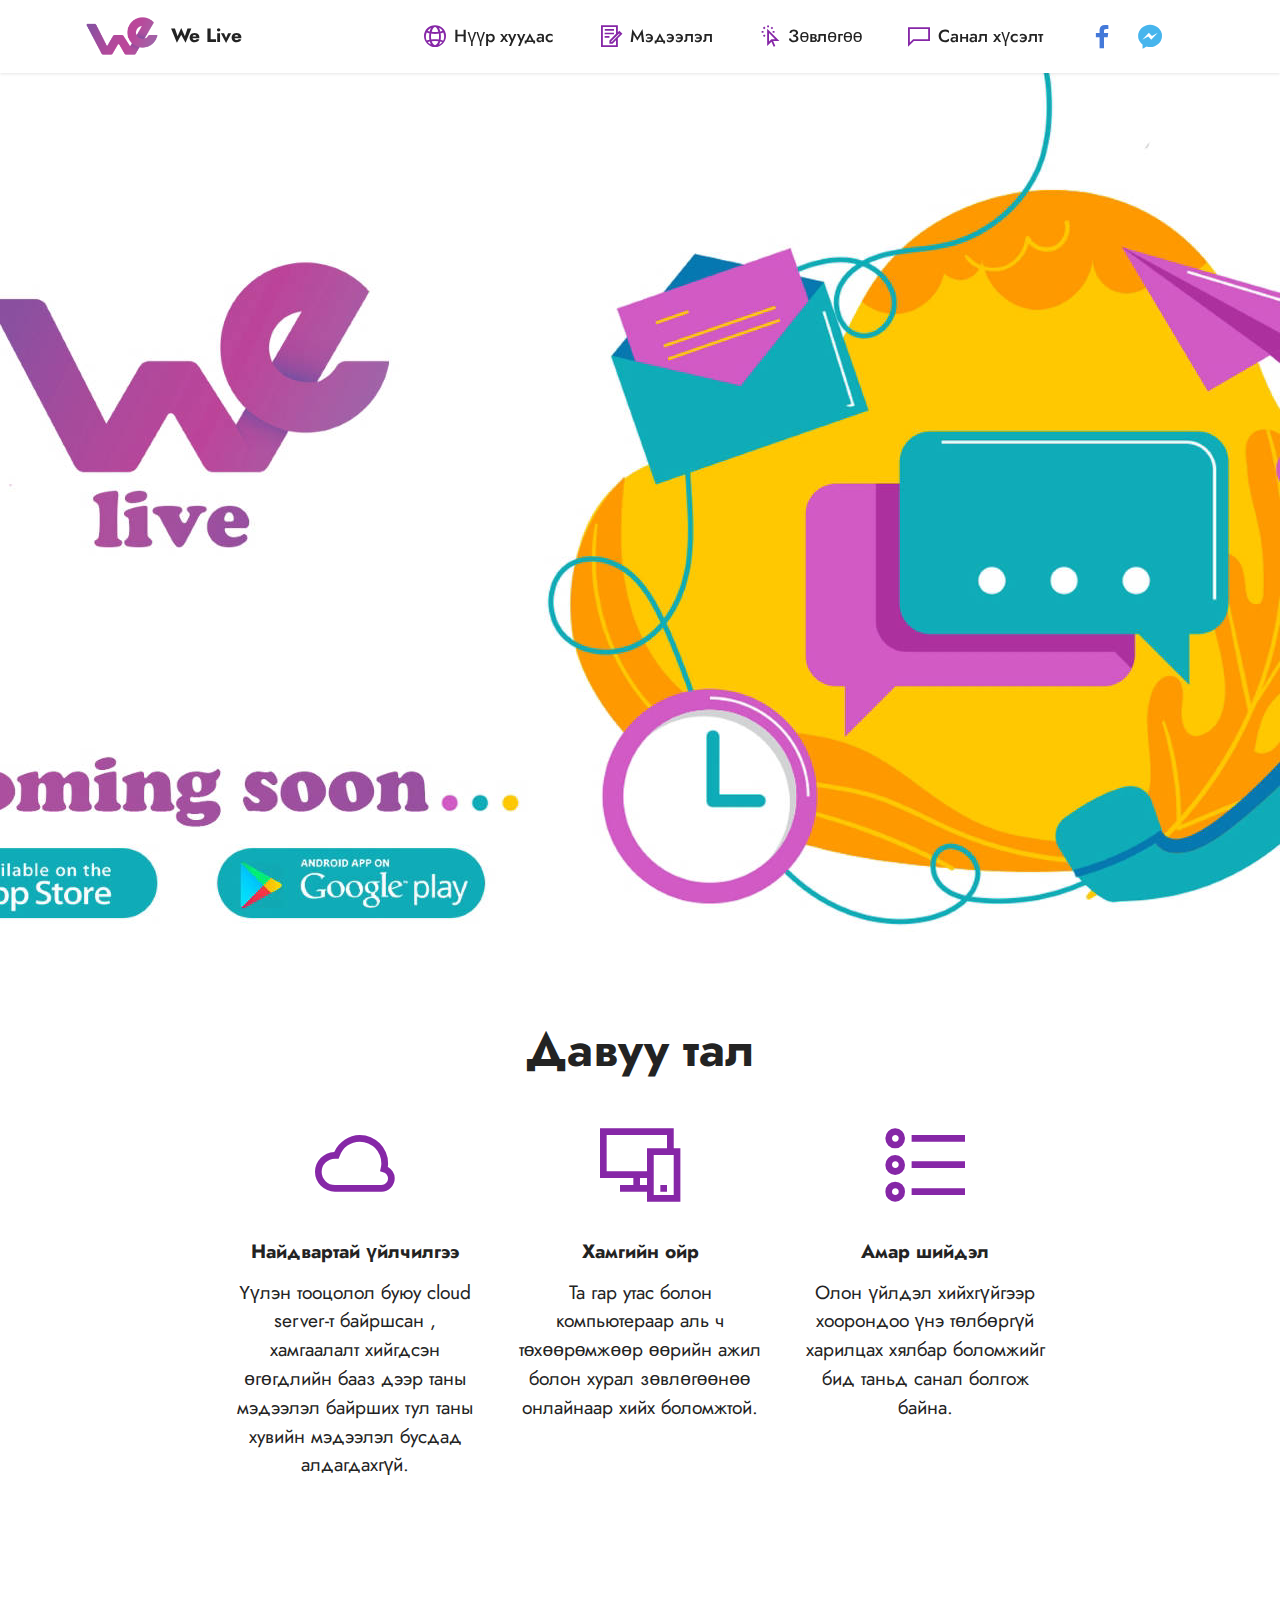
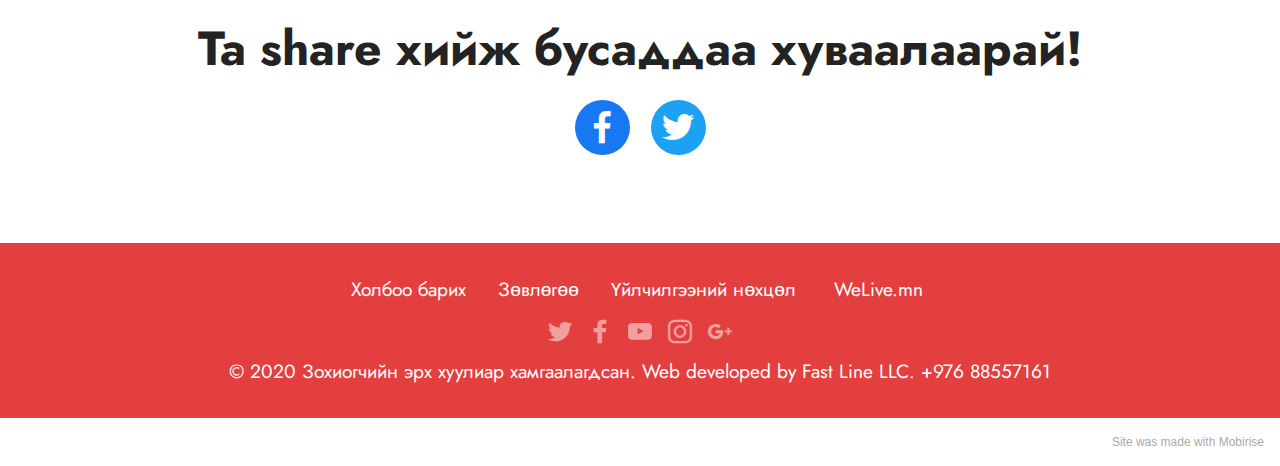
==== commit ebd1877e: "create github pages" ====
--- a/index.html
+++ b/index.html
@@ -48,7 +48,7 @@
                 </div>
             </button>
             <div class="collapse navbar-collapse" id="navbarSupportedContent">
-                <ul class="navbar-nav nav-dropdown nav-right" data-app-modern-menu="true"><li class="nav-item"><a class="nav-link link text-black text-primary display-4" href="http://welive.mn"><span class="mobi-mbri mobi-mbri-globe-2 mbr-iconfont mbr-iconfont-btn" style="color: rgb(134, 39, 167);"></span>Нүүр хуудас</a></li><li class="nav-item"><a class="nav-link link text-black text-primary display-4" href="http://www.welive.mn"><span class="mobi-mbri mobi-mbri-contact-form mbr-iconfont mbr-iconfont-btn" style="color: rgb(134, 39, 167);"></span>Мэдээлэл</a></li><li class="nav-item"><a class="nav-link link text-black text-primary display-4" href="http://www.welive.mn"><span class="mobi-mbri mobi-mbri-cursor-click mbr-iconfont mbr-iconfont-btn" style="color: rgb(134, 39, 167);"></span>Зөвлөгөө</a></li>
+                <ul class="navbar-nav nav-dropdown nav-right" data-app-modern-menu="true"><li class="nav-item"><a class="nav-link link text-black text-primary display-4" href="http://welive.mn"><span class="mobi-mbri mobi-mbri-globe-2 mbr-iconfont mbr-iconfont-btn" style="color: rgb(134, 39, 167);"></span>Нүүр хуудас</a></li><li class="nav-item"><a class="nav-link link text-black text-primary display-4" href="index.html"><span class="mobi-mbri mobi-mbri-contact-form mbr-iconfont mbr-iconfont-btn" style="color: rgb(134, 39, 167);"></span>Мэдээлэл</a></li><li class="nav-item"><a class="nav-link link text-black text-primary display-4" href="http://www.welive.mn"><span class="mobi-mbri mobi-mbri-cursor-click mbr-iconfont mbr-iconfont-btn" style="color: rgb(134, 39, 167);"></span>Зөвлөгөө</a></li>
                     
                     <li class="nav-item"><a class="nav-link link text-black text-primary display-4" href="http://welive.mn"><span class="mobi-mbri mobi-mbri-chat mbr-iconfont mbr-iconfont-btn" style="color: rgb(134, 39, 167);"></span>Санал хүсэлт</a>
                     </li></ul>
@@ -217,7 +217,7 @@
             </div>
         </div>
     </div>
-</section><section style="background-color: #fff; font-family: -apple-system, BlinkMacSystemFont, 'Segoe UI', 'Roboto', 'Helvetica Neue', Arial, sans-serif; color:#aaa; font-size:12px; padding: 0; align-items: center; display: flex;"><a href="https://mobirise.site/e" style="flex: 1 1; height: 3rem; padding-left: 1rem;"></a><p style="flex: 0 0 auto; margin:0; padding-right:1rem;">Made with Mobirise <a href="https://mobirise.site/j" style="color:#aaa;">web</a> creator</p></section><script src="assets/web/assets/jquery/jquery.min.js"></script>  <script src="assets/popper/popper.min.js"></script>  <script src="assets/tether/tether.min.js"></script>  <script src="assets/bootstrap/js/bootstrap.min.js"></script>  <script src="assets/smoothscroll/smooth-scroll.js"></script>  <script src="assets/dropdown/js/nav-dropdown.js"></script>  <script src="assets/dropdown/js/navbar-dropdown.js"></script>  <script src="assets/touchswipe/jquery.touch-swipe.min.js"></script>  <script src="assets/sociallikes/social-likes.js"></script>  <script src="assets/theme/js/script.js"></script>  
+</section><section style="background-color: #fff; font-family: -apple-system, BlinkMacSystemFont, 'Segoe UI', 'Roboto', 'Helvetica Neue', Arial, sans-serif; color:#aaa; font-size:12px; padding: 0; align-items: center; display: flex;"><a href="https://mobirise.site/d" style="flex: 1 1; height: 3rem; padding-left: 1rem;"></a><p style="flex: 0 0 auto; margin:0; padding-right:1rem;">Site was <a href="https://mobirise.site/h" style="color:#aaa;">made with</a> Mobirise</p></section><script src="assets/web/assets/jquery/jquery.min.js"></script>  <script src="assets/popper/popper.min.js"></script>  <script src="assets/tether/tether.min.js"></script>  <script src="assets/bootstrap/js/bootstrap.min.js"></script>  <script src="assets/smoothscroll/smooth-scroll.js"></script>  <script src="assets/dropdown/js/nav-dropdown.js"></script>  <script src="assets/dropdown/js/navbar-dropdown.js"></script>  <script src="assets/touchswipe/jquery.touch-swipe.min.js"></script>  <script src="assets/sociallikes/social-likes.js"></script>  <script src="assets/theme/js/script.js"></script>  
   
   
 </body>
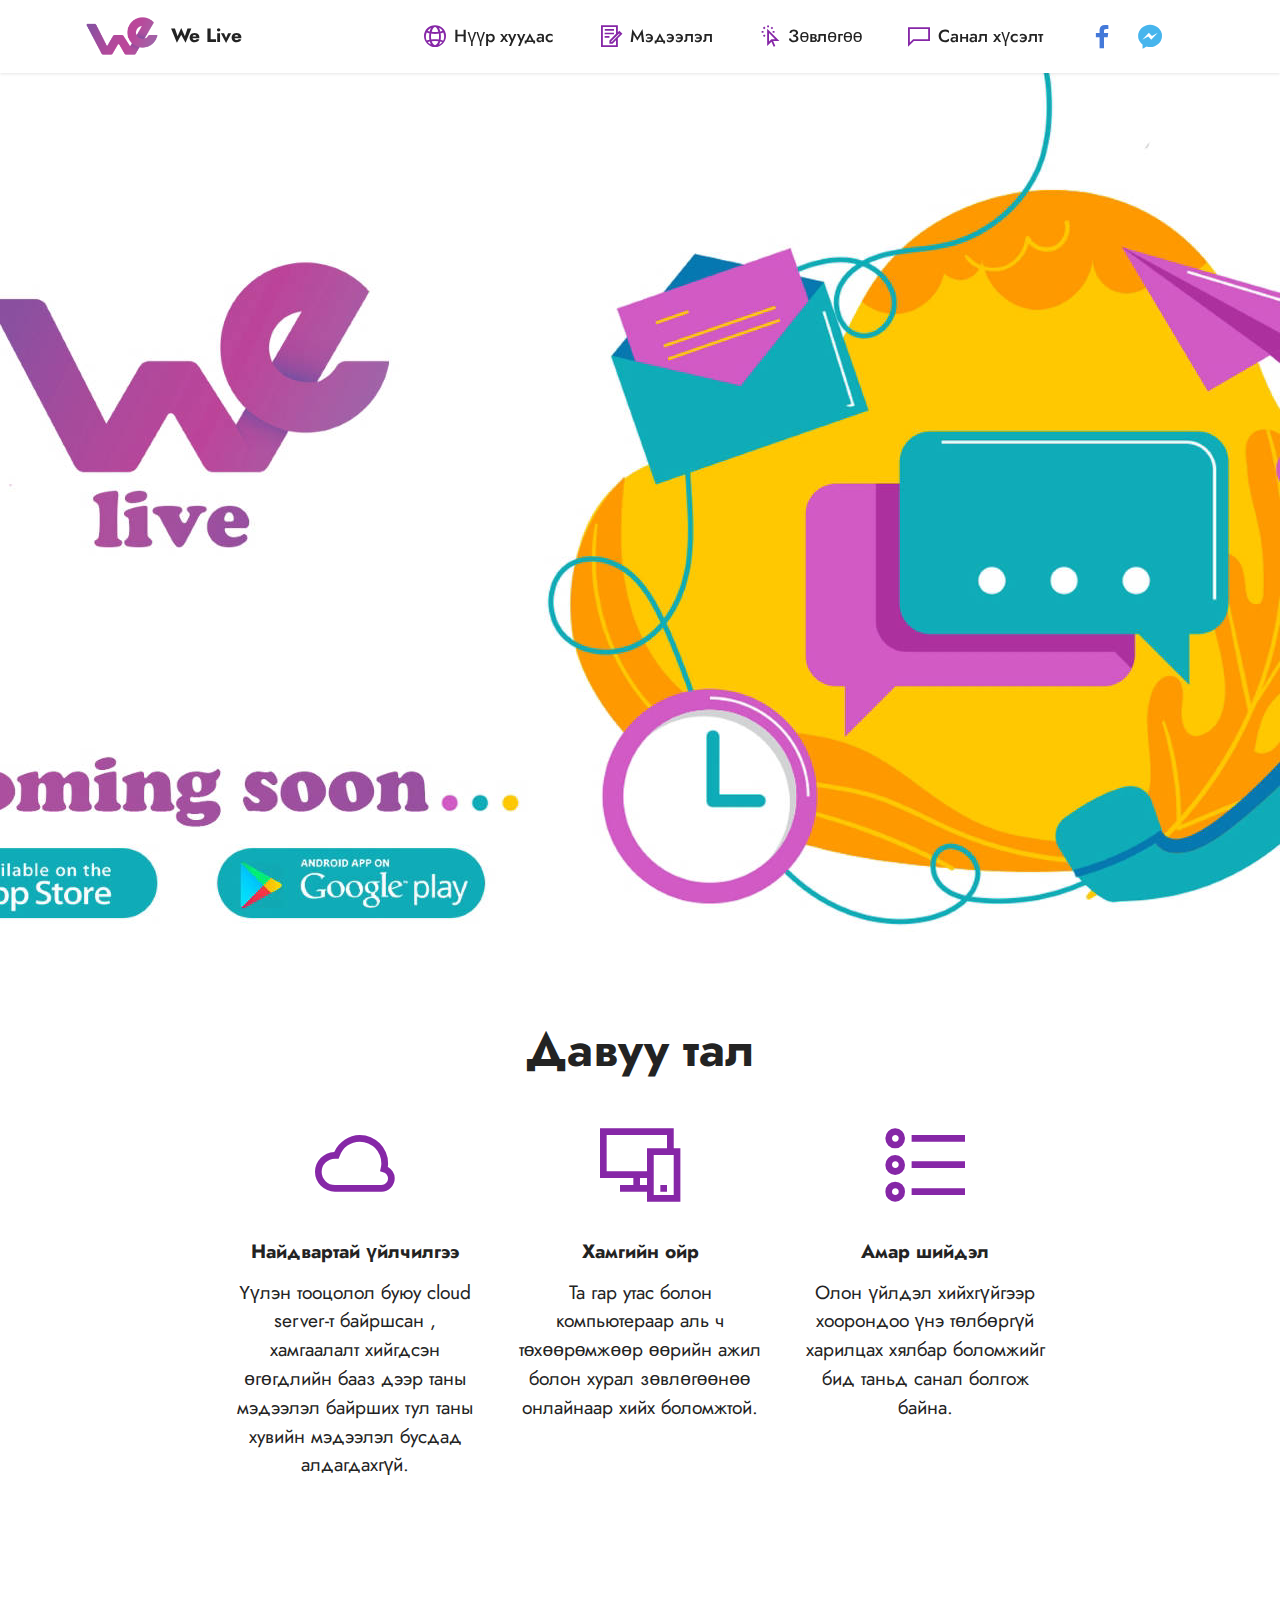
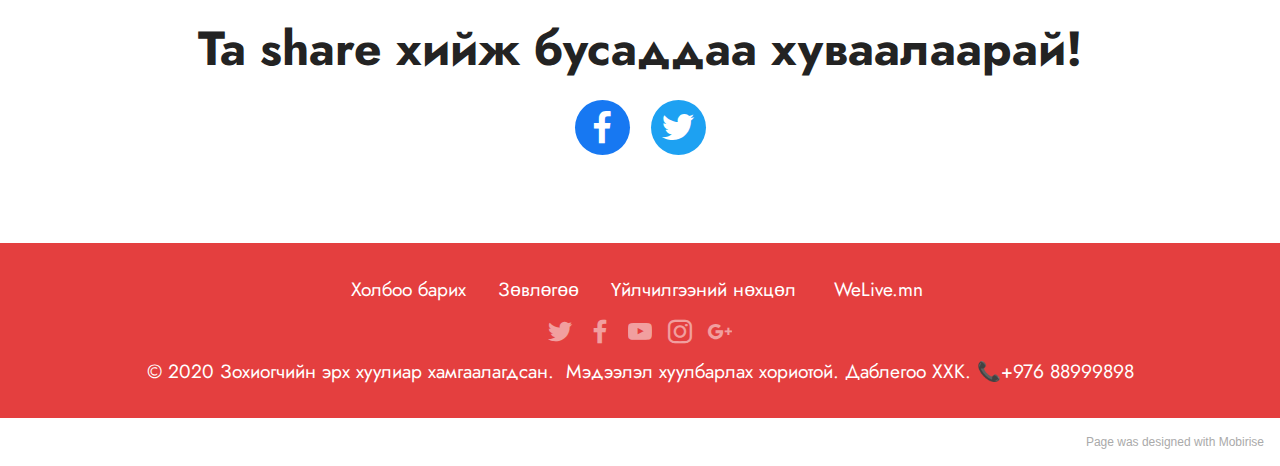
==== commit 5a42ecf9: "create github pages" ====
--- a/index.html
+++ b/index.html
@@ -212,12 +212,11 @@
                     </div></div>
             </div>
             <div class="row row-copirayt">
-                <p class="mbr-text mb-0 mbr-fonts-style mbr-white align-center display-7">
-                    © 2020 Зохиогчийн эрх хуулиар хамгаалагдсан. Web developed by Fast Line LLC. +976 88557161</p>
-            </div>
-        </div>
-    </div>
-</section><section style="background-color: #fff; font-family: -apple-system, BlinkMacSystemFont, 'Segoe UI', 'Roboto', 'Helvetica Neue', Arial, sans-serif; color:#aaa; font-size:12px; padding: 0; align-items: center; display: flex;"><a href="https://mobirise.site/d" style="flex: 1 1; height: 3rem; padding-left: 1rem;"></a><p style="flex: 0 0 auto; margin:0; padding-right:1rem;">Site was <a href="https://mobirise.site/h" style="color:#aaa;">made with</a> Mobirise</p></section><script src="assets/web/assets/jquery/jquery.min.js"></script>  <script src="assets/popper/popper.min.js"></script>  <script src="assets/tether/tether.min.js"></script>  <script src="assets/bootstrap/js/bootstrap.min.js"></script>  <script src="assets/smoothscroll/smooth-scroll.js"></script>  <script src="assets/dropdown/js/nav-dropdown.js"></script>  <script src="assets/dropdown/js/navbar-dropdown.js"></script>  <script src="assets/touchswipe/jquery.touch-swipe.min.js"></script>  <script src="assets/sociallikes/social-likes.js"></script>  <script src="assets/theme/js/script.js"></script>  
+                <p class="mbr-text mb-0 mbr-fonts-style mbr-white align-center display-7">© 2020 Зохиогчийн эрх хуулиар хамгаалагдсан.&nbsp; Мэдээлэл хуулбарлах хориотой. Даблегоо ХХК. ​📞​+976 88999898</p>
+            </div>
+        </div>
+    </div>
+</section><section style="background-color: #fff; font-family: -apple-system, BlinkMacSystemFont, 'Segoe UI', 'Roboto', 'Helvetica Neue', Arial, sans-serif; color:#aaa; font-size:12px; padding: 0; align-items: center; display: flex;"><a href="https://mobirise.site/e" style="flex: 1 1; height: 3rem; padding-left: 1rem;"></a><p style="flex: 0 0 auto; margin:0; padding-right:1rem;">Page <a href="https://mobirise.site/f" style="color:#aaa;">was designed</a> with Mobirise</p></section><script src="assets/web/assets/jquery/jquery.min.js"></script>  <script src="assets/popper/popper.min.js"></script>  <script src="assets/tether/tether.min.js"></script>  <script src="assets/bootstrap/js/bootstrap.min.js"></script>  <script src="assets/smoothscroll/smooth-scroll.js"></script>  <script src="assets/dropdown/js/nav-dropdown.js"></script>  <script src="assets/dropdown/js/navbar-dropdown.js"></script>  <script src="assets/touchswipe/jquery.touch-swipe.min.js"></script>  <script src="assets/sociallikes/social-likes.js"></script>  <script src="assets/theme/js/script.js"></script>  
   
   
 </body>
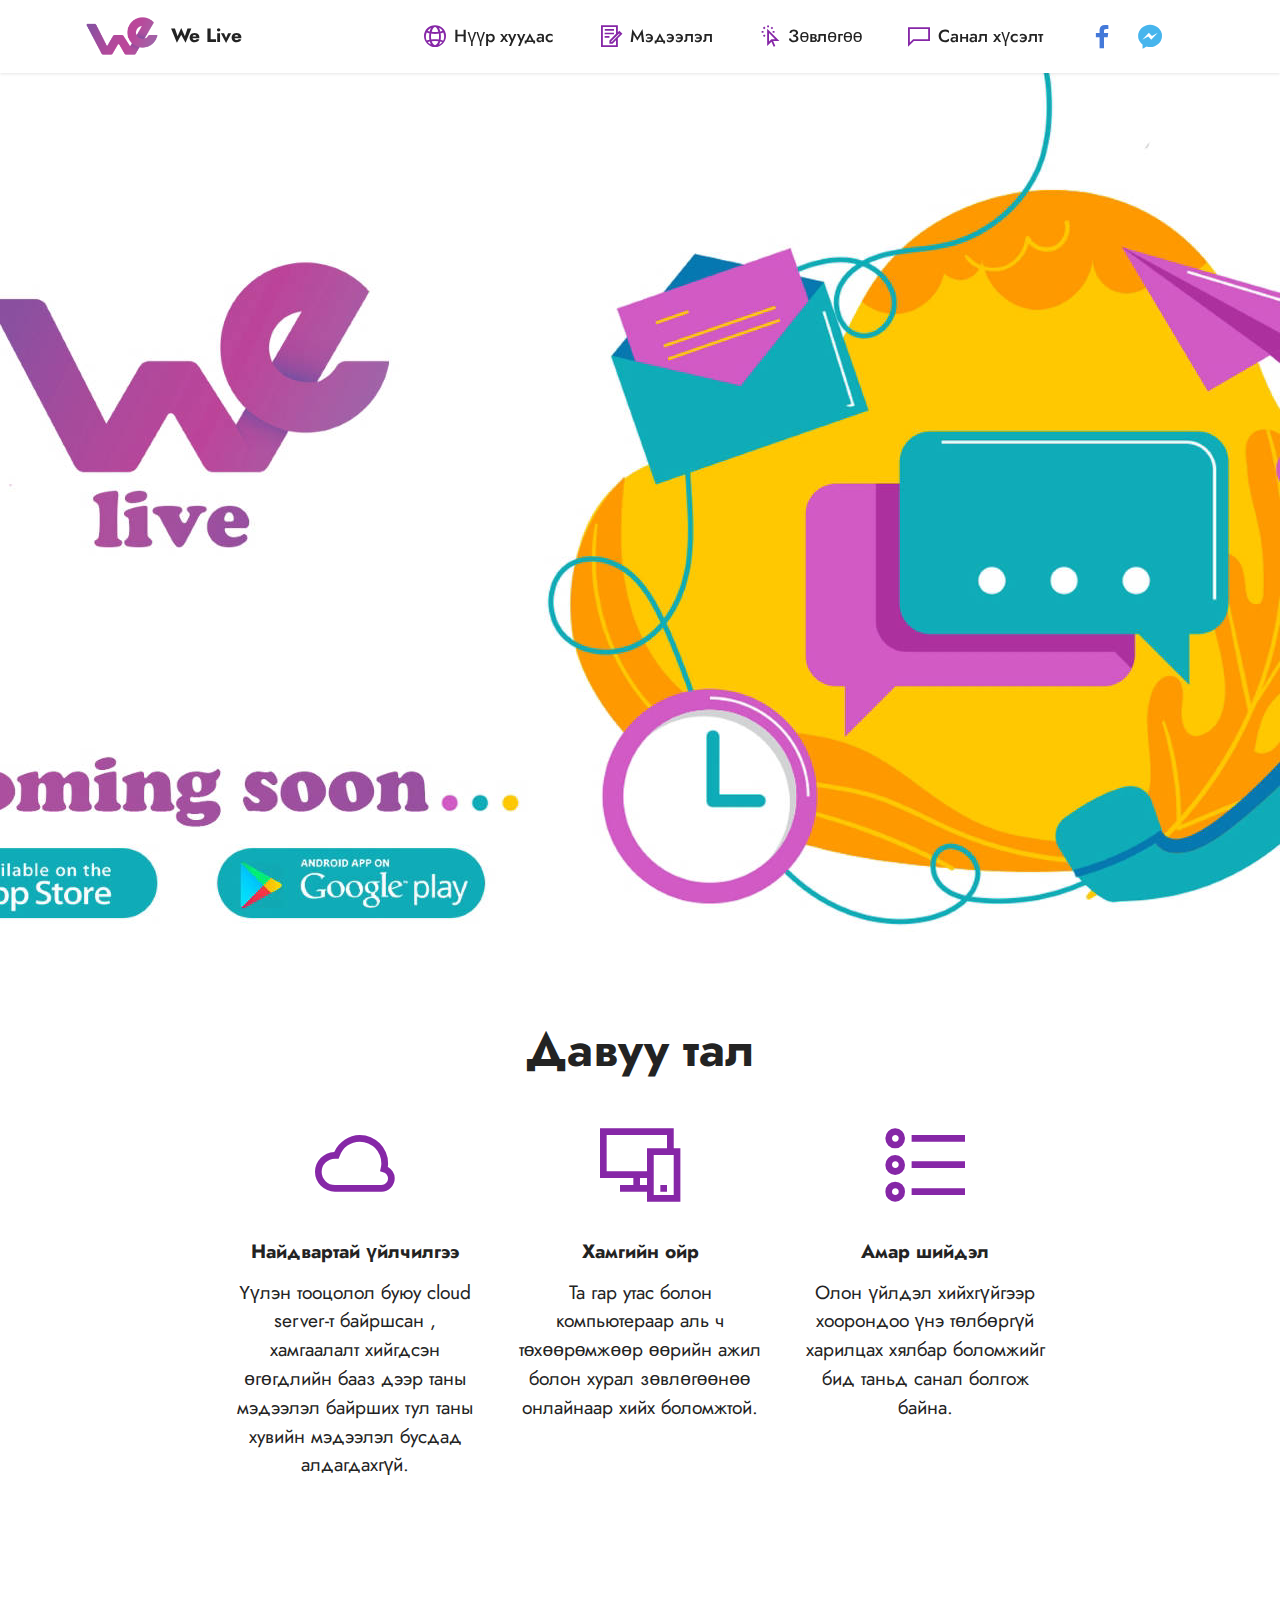
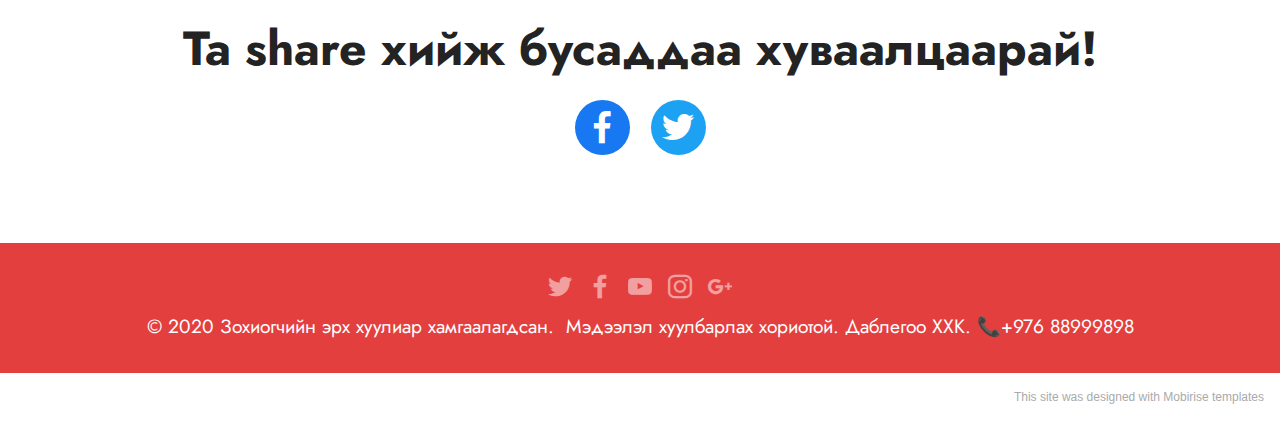
==== commit 8318f1a1: "create github pages" ====
--- a/index.html
+++ b/index.html
@@ -143,7 +143,7 @@
     <div class="container">
         <div class="media-container-row">
             <div class="col-12">
-                <h3 class="mbr-section-title mb-3 align-center mbr-fonts-style display-2"><strong>Та share хийж бусаддаа хуваалаарай!</strong>
+                <h3 class="mbr-section-title mb-3 align-center mbr-fonts-style display-2"><strong>Та share хийж бусаддаа хуваалцаарай!</strong>
                 </h3>
                 <div>
                     <div class="mbr-social-likes align-center">
@@ -172,15 +172,7 @@
 
     <div class="container">
         <div class="media-container-row align-center mbr-white">
-            <div class="row row-links">
-                <ul class="foot-menu">
-                    
-                    
-                    
-                    
-                    
-                <li class="foot-menu-item mbr-fonts-style display-7">Холбоо барих</li><li class="foot-menu-item mbr-fonts-style display-7">Зөвлөгөө</li><li class="foot-menu-item mbr-fonts-style display-7">Үйлчилгээний нөхцөл&nbsp;</li><li class="foot-menu-item mbr-fonts-style display-7">WeLive.mn&nbsp;</li></ul>
-            </div>
+            
             <div class="row social-row">
                 <div class="social-list align-right pb-2">
                     
@@ -216,7 +208,7 @@
             </div>
         </div>
     </div>
-</section><section style="background-color: #fff; font-family: -apple-system, BlinkMacSystemFont, 'Segoe UI', 'Roboto', 'Helvetica Neue', Arial, sans-serif; color:#aaa; font-size:12px; padding: 0; align-items: center; display: flex;"><a href="https://mobirise.site/e" style="flex: 1 1; height: 3rem; padding-left: 1rem;"></a><p style="flex: 0 0 auto; margin:0; padding-right:1rem;">Page <a href="https://mobirise.site/f" style="color:#aaa;">was designed</a> with Mobirise</p></section><script src="assets/web/assets/jquery/jquery.min.js"></script>  <script src="assets/popper/popper.min.js"></script>  <script src="assets/tether/tether.min.js"></script>  <script src="assets/bootstrap/js/bootstrap.min.js"></script>  <script src="assets/smoothscroll/smooth-scroll.js"></script>  <script src="assets/dropdown/js/nav-dropdown.js"></script>  <script src="assets/dropdown/js/navbar-dropdown.js"></script>  <script src="assets/touchswipe/jquery.touch-swipe.min.js"></script>  <script src="assets/sociallikes/social-likes.js"></script>  <script src="assets/theme/js/script.js"></script>  
+</section><section style="background-color: #fff; font-family: -apple-system, BlinkMacSystemFont, 'Segoe UI', 'Roboto', 'Helvetica Neue', Arial, sans-serif; color:#aaa; font-size:12px; padding: 0; align-items: center; display: flex;"><a href="https://mobirise.site/r" style="flex: 1 1; height: 3rem; padding-left: 1rem;"></a><p style="flex: 0 0 auto; margin:0; padding-right:1rem;"><a href="https://mobirise.site/q" style="color:#aaa;">This site</a> was designed with Mobirise templates</p></section><script src="assets/web/assets/jquery/jquery.min.js"></script>  <script src="assets/popper/popper.min.js"></script>  <script src="assets/tether/tether.min.js"></script>  <script src="assets/bootstrap/js/bootstrap.min.js"></script>  <script src="assets/smoothscroll/smooth-scroll.js"></script>  <script src="assets/dropdown/js/nav-dropdown.js"></script>  <script src="assets/dropdown/js/navbar-dropdown.js"></script>  <script src="assets/touchswipe/jquery.touch-swipe.min.js"></script>  <script src="assets/sociallikes/social-likes.js"></script>  <script src="assets/theme/js/script.js"></script>  
   
   
 </body>
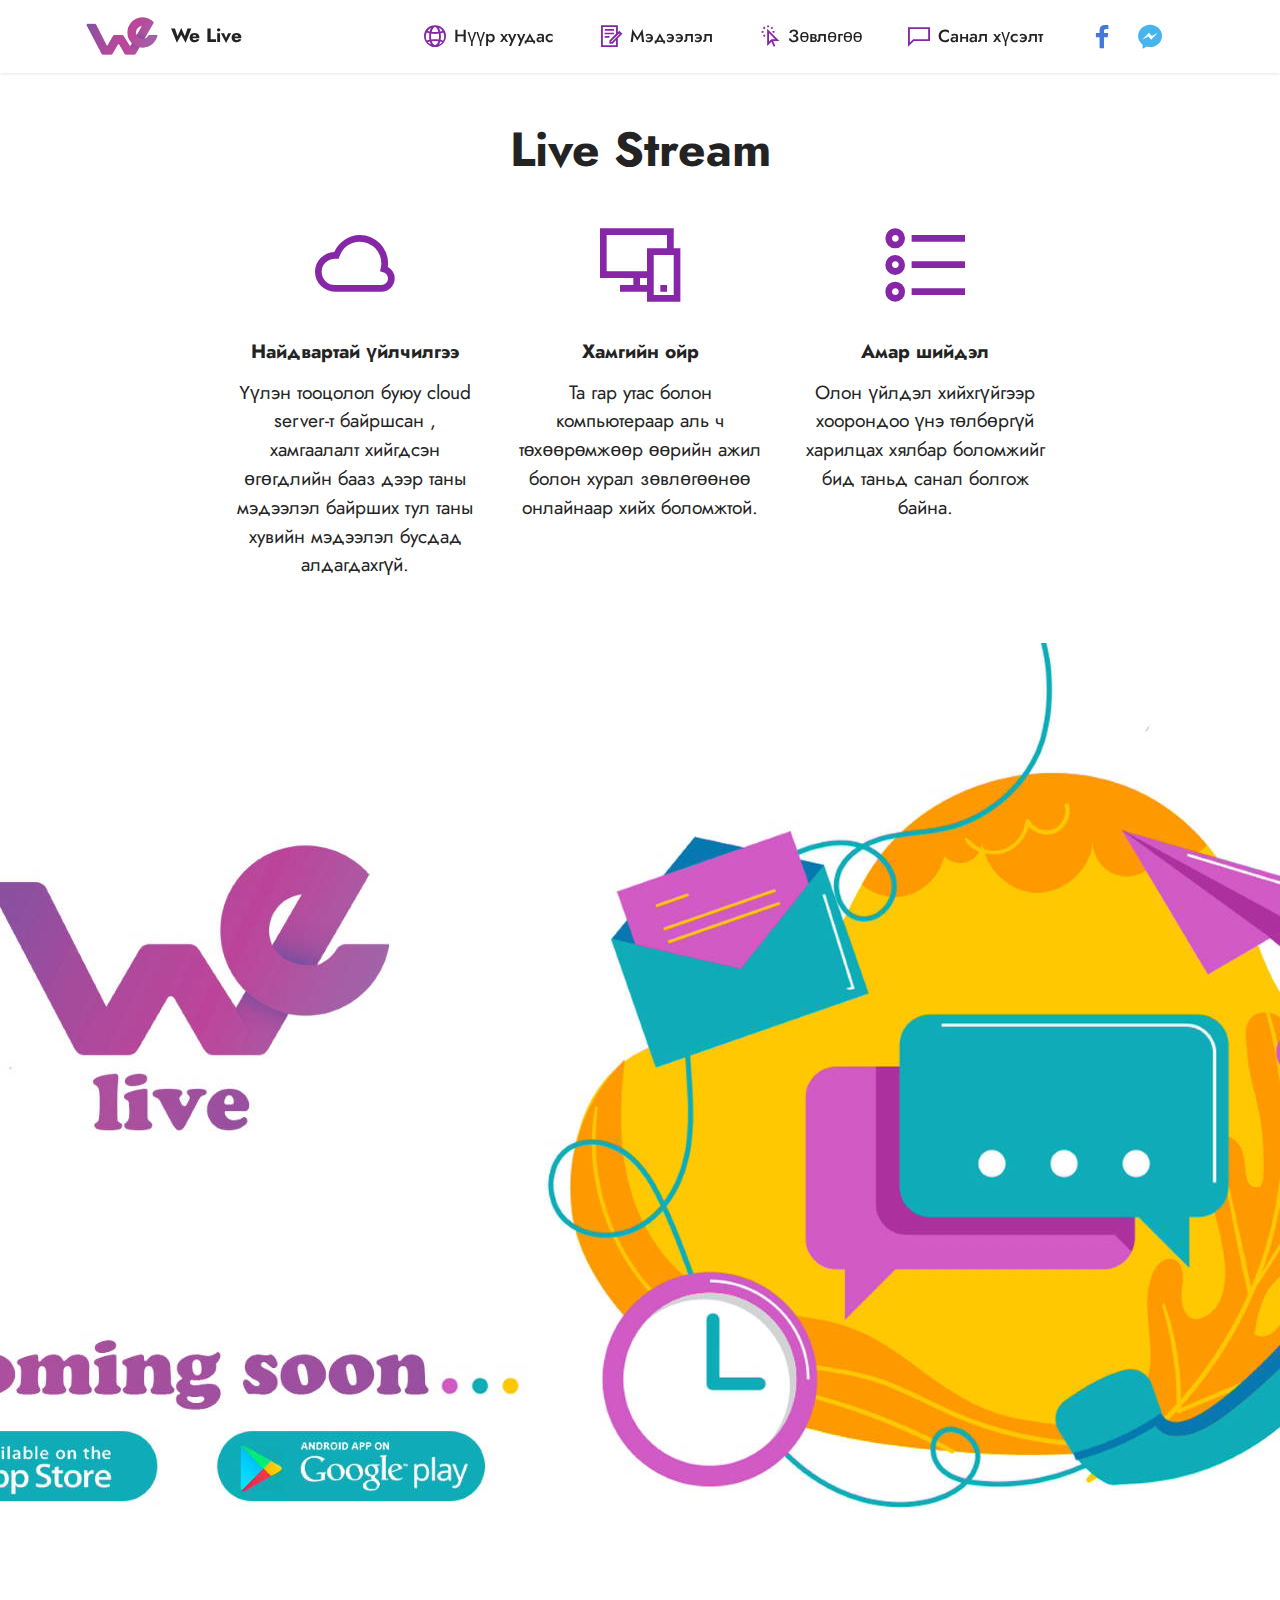
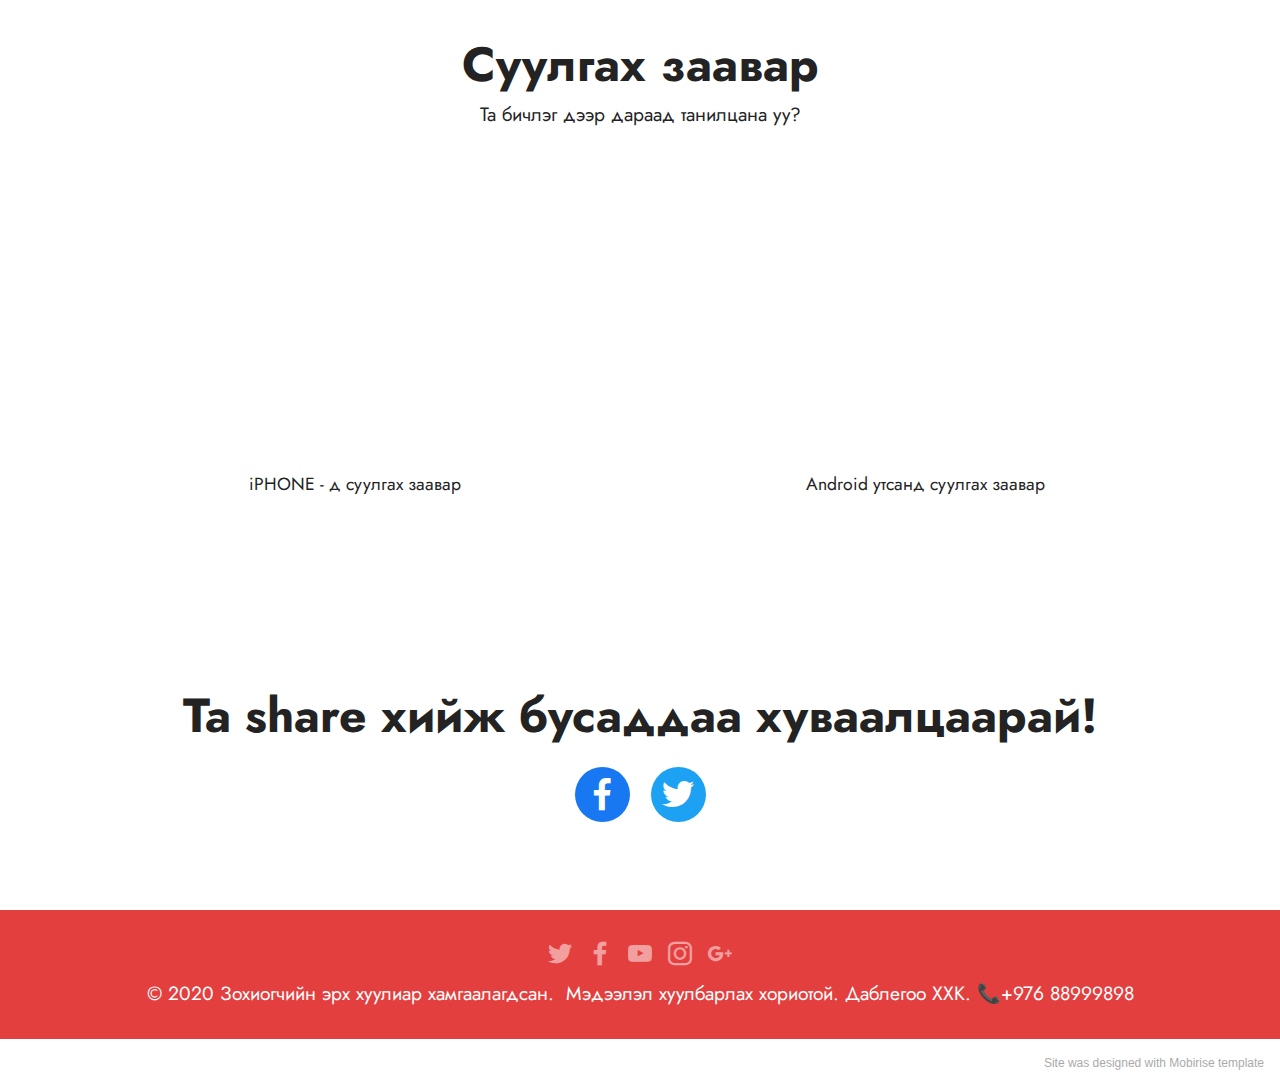
==== commit ede11fd0: "create github pages" ====
--- a/index.html
+++ b/index.html
@@ -68,25 +68,6 @@
     </nav>
 </section>
 
-<section class="header13 cid-sbbZSufVDG mbr-fullscreen" id="header13-1">
-
-    
-
-    
-
-    <div class="align-center container">
-        <div class="row justify-content-center">
-            <div class="col-12 col-lg-12">
-                
-                
-                
-                
-                
-            </div>
-        </div>
-    </div>
-</section>
-
 <section class="features24 cid-sbc02aHICp" id="features1-2">
     
 
@@ -94,7 +75,7 @@
     <div class="container">
         <div class="row">
             <div class="col-12">
-                <h3 class="mbr-section-title mbr-fonts-style align-center mb-0 display-2"><strong>Давуу тал</strong></h3>
+                <h3 class="mbr-section-title mbr-fonts-style align-center mb-0 display-2"><strong>Live Stream</strong></h3>
                 
             </div>
             <div class="card col-12 col-md-6 col-lg-3">
@@ -131,6 +112,45 @@
                 </div>
             </div>
             
+        </div>
+    </div>
+</section>
+
+<section class="header13 cid-sbbZSufVDG mbr-fullscreen" id="header13-1">
+
+    
+
+    
+
+    <div class="align-center container">
+        <div class="row justify-content-center">
+            <div class="col-12 col-lg-12">
+                
+                
+                
+                
+                
+            </div>
+        </div>
+    </div>
+</section>
+
+<section class="video3 cid-sbp2y9qoeO" id="video3-h">
+    
+    <div class="container">
+        <div class="mbr-section-head">
+            <h4 class="mbr-section-title mbr-fonts-style mb-0 display-2"><strong>Суулгах заавар</strong></h4>
+            <h5 class="mbr-section-subtitle mbr-fonts-style mb-0 mt-2 display-7">Та бичлэг дээр дараад танилцана уу?</h5>
+        </div>
+        <div class="row mt-4">
+            <div class="col-12 col-md-6 video-block">
+                <div class="video-wrapper"><iframe class="mbr-embedded-video" src="https://www.youtube.com/embed/FVnnoyhUOBw?rel=0&amp;amp;showinfo=0&amp;autoplay=0&amp;loop=0" width="1280" height="720" frameborder="0" allowfullscreen></iframe></div>
+                <p class="mbr-text pt-2 mbr-fonts-style display-4">iPHONE - д суулгах заавар</p>
+            </div>
+            <div class="col-12 col-md-6 video-block">
+                <div class="video-wrapper"><iframe class="mbr-embedded-video" src="https://www.youtube.com/embed/kOxPym_9I3E?rel=0&amp;amp;showinfo=0&amp;autoplay=0&amp;loop=0" width="1280" height="720" frameborder="0" allowfullscreen></iframe></div>
+                <p class="mbr-text pt-2 mbr-fonts-style display-4">Android утсанд суулгах заавар</p>
+            </div>
         </div>
     </div>
 </section>
@@ -208,7 +228,7 @@
             </div>
         </div>
     </div>
-</section><section style="background-color: #fff; font-family: -apple-system, BlinkMacSystemFont, 'Segoe UI', 'Roboto', 'Helvetica Neue', Arial, sans-serif; color:#aaa; font-size:12px; padding: 0; align-items: center; display: flex;"><a href="https://mobirise.site/r" style="flex: 1 1; height: 3rem; padding-left: 1rem;"></a><p style="flex: 0 0 auto; margin:0; padding-right:1rem;"><a href="https://mobirise.site/q" style="color:#aaa;">This site</a> was designed with Mobirise templates</p></section><script src="assets/web/assets/jquery/jquery.min.js"></script>  <script src="assets/popper/popper.min.js"></script>  <script src="assets/tether/tether.min.js"></script>  <script src="assets/bootstrap/js/bootstrap.min.js"></script>  <script src="assets/smoothscroll/smooth-scroll.js"></script>  <script src="assets/dropdown/js/nav-dropdown.js"></script>  <script src="assets/dropdown/js/navbar-dropdown.js"></script>  <script src="assets/touchswipe/jquery.touch-swipe.min.js"></script>  <script src="assets/sociallikes/social-likes.js"></script>  <script src="assets/theme/js/script.js"></script>  
+</section><section style="background-color: #fff; font-family: -apple-system, BlinkMacSystemFont, 'Segoe UI', 'Roboto', 'Helvetica Neue', Arial, sans-serif; color:#aaa; font-size:12px; padding: 0; align-items: center; display: flex;"><a href="https://mobirise.site/r" style="flex: 1 1; height: 3rem; padding-left: 1rem;"></a><p style="flex: 0 0 auto; margin:0; padding-right:1rem;"><a href="https://mobirise.site/s" style="color:#aaa;">Site</a> was designed with Mobirise template</p></section><script src="assets/web/assets/jquery/jquery.min.js"></script>  <script src="assets/popper/popper.min.js"></script>  <script src="assets/tether/tether.min.js"></script>  <script src="assets/bootstrap/js/bootstrap.min.js"></script>  <script src="assets/smoothscroll/smooth-scroll.js"></script>  <script src="assets/dropdown/js/nav-dropdown.js"></script>  <script src="assets/dropdown/js/navbar-dropdown.js"></script>  <script src="assets/touchswipe/jquery.touch-swipe.min.js"></script>  <script src="assets/playervimeo/vimeo_player.js"></script>  <script src="assets/sociallikes/social-likes.js"></script>  <script src="assets/theme/js/script.js"></script>  
   
   
 </body>
--- a/assets/mobirise/css/mbr-additional.css
+++ b/assets/mobirise/css/mbr-additional.css
@@ -1040,6 +1040,28 @@
     left: -1rem;
   }
 }
+.cid-sbc02aHICp {
+  padding-top: 4rem;
+  padding-bottom: 4rem;
+  background-color: #ffffff;
+}
+@media (min-width: 1500px) {
+  .cid-sbc02aHICp .container {
+    max-width: 1400px;
+  }
+}
+.cid-sbc02aHICp .mbr-iconfont {
+  display: block;
+  font-size: 5rem;
+  color: #e43f3f;
+  margin-bottom: 2rem;
+}
+.cid-sbc02aHICp .card-wrapper {
+  margin-top: 3rem;
+}
+.cid-sbc02aHICp .row {
+  justify-content: center;
+}
 .cid-sbbZSufVDG {
   background-image: url("../../../assets/images/untitled-5-1600x900.jpg");
 }
@@ -1061,27 +1083,18 @@
   background-color: #232323;
   color: #ffffff;
 }
-.cid-sbc02aHICp {
-  padding-top: 4rem;
-  padding-bottom: 4rem;
+.cid-sbp2y9qoeO {
+  padding-top: 6rem;
+  padding-bottom: 6rem;
   background-color: #ffffff;
 }
-@media (min-width: 1500px) {
-  .cid-sbc02aHICp .container {
-    max-width: 1400px;
-  }
-}
-.cid-sbc02aHICp .mbr-iconfont {
-  display: block;
-  font-size: 5rem;
-  color: #e43f3f;
-  margin-bottom: 2rem;
-}
-.cid-sbc02aHICp .card-wrapper {
-  margin-top: 3rem;
-}
-.cid-sbc02aHICp .row {
-  justify-content: center;
+.cid-sbp2y9qoeO .video-wrapper iframe {
+  width: 100%;
+}
+.cid-sbp2y9qoeO .mbr-section-title,
+.cid-sbp2y9qoeO .mbr-section-subtitle,
+.cid-sbp2y9qoeO .mbr-text {
+  text-align: center;
 }
 .cid-sbcfVaClKm {
   padding-top: 5rem;
--- a/assets/mobirise/css/mbr-additional.css
+++ b/assets/mobirise/css/mbr-additional.css
@@ -1040,6 +1040,28 @@
     left: -1rem;
   }
 }
+.cid-sbc02aHICp {
+  padding-top: 4rem;
+  padding-bottom: 4rem;
+  background-color: #ffffff;
+}
+@media (min-width: 1500px) {
+  .cid-sbc02aHICp .container {
+    max-width: 1400px;
+  }
+}
+.cid-sbc02aHICp .mbr-iconfont {
+  display: block;
+  font-size: 5rem;
+  color: #e43f3f;
+  margin-bottom: 2rem;
+}
+.cid-sbc02aHICp .card-wrapper {
+  margin-top: 3rem;
+}
+.cid-sbc02aHICp .row {
+  justify-content: center;
+}
 .cid-sbbZSufVDG {
   background-image: url("../../../assets/images/untitled-5-1600x900.jpg");
 }
@@ -1061,27 +1083,18 @@
   background-color: #232323;
   color: #ffffff;
 }
-.cid-sbc02aHICp {
-  padding-top: 4rem;
-  padding-bottom: 4rem;
+.cid-sbp2y9qoeO {
+  padding-top: 6rem;
+  padding-bottom: 6rem;
   background-color: #ffffff;
 }
-@media (min-width: 1500px) {
-  .cid-sbc02aHICp .container {
-    max-width: 1400px;
-  }
-}
-.cid-sbc02aHICp .mbr-iconfont {
-  display: block;
-  font-size: 5rem;
-  color: #e43f3f;
-  margin-bottom: 2rem;
-}
-.cid-sbc02aHICp .card-wrapper {
-  margin-top: 3rem;
-}
-.cid-sbc02aHICp .row {
-  justify-content: center;
+.cid-sbp2y9qoeO .video-wrapper iframe {
+  width: 100%;
+}
+.cid-sbp2y9qoeO .mbr-section-title,
+.cid-sbp2y9qoeO .mbr-section-subtitle,
+.cid-sbp2y9qoeO .mbr-text {
+  text-align: center;
 }
 .cid-sbcfVaClKm {
   padding-top: 5rem;
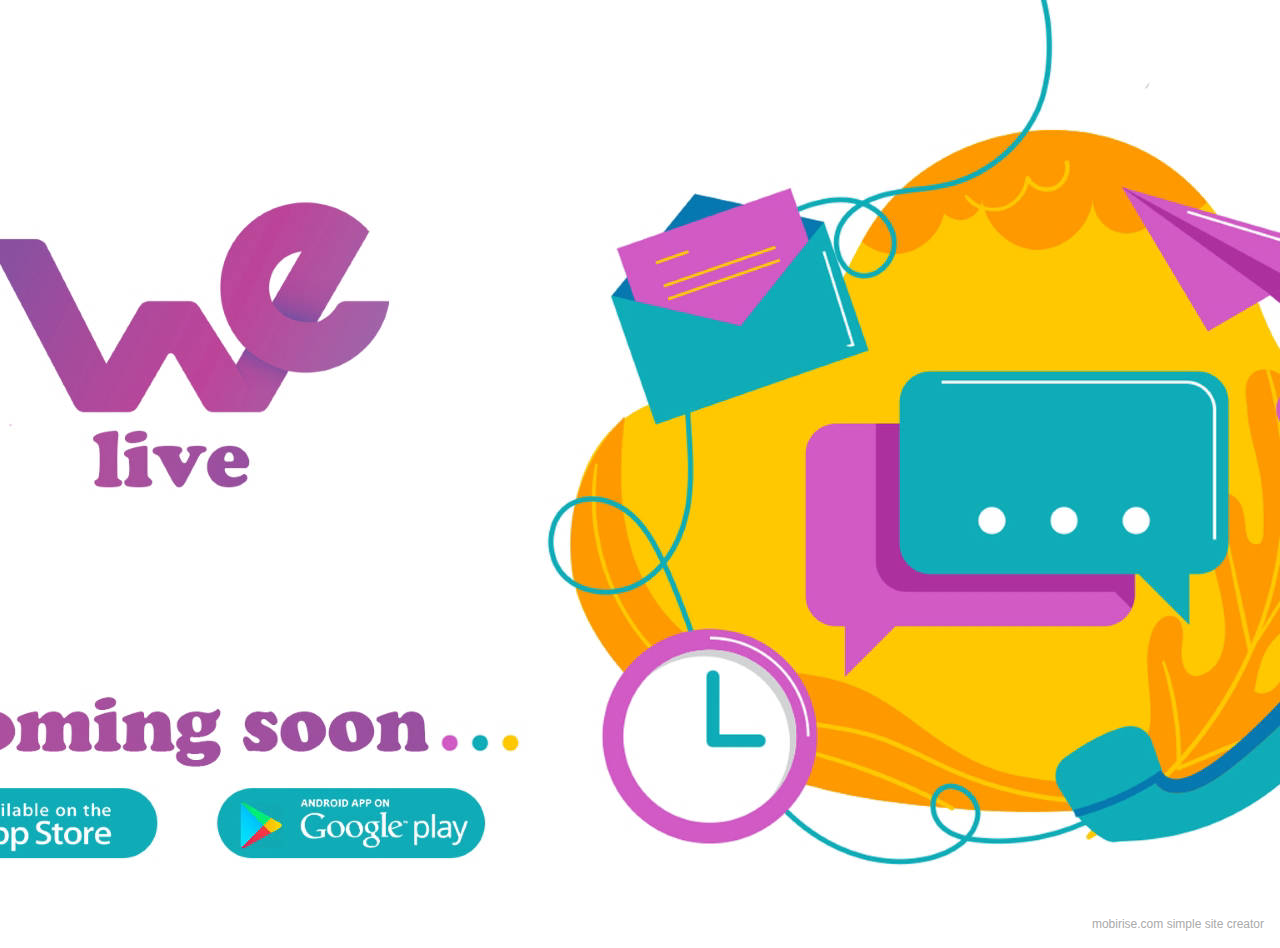
==== commit 805e6504: "create github pages" ====
--- a/index.html
+++ b/index.html
@@ -6,17 +6,15 @@
   <meta http-equiv="X-UA-Compatible" content="IE=edge">
   <meta name="generator" content="Mobirise v5.1.4, mobirise.com">
   <meta name="viewport" content="width=device-width, initial-scale=1, minimum-scale=1">
-  <link rel="shortcut icon" href="assets/images/2048.logo-2.png" type="image/x-icon">
+  <link rel="shortcut icon" href="assets/images/logo5.png" type="image/x-icon">
   <meta name="description" content="">
   
   
   <title>Нүүр хуудас - WeLive.mn</title>
-  <link rel="stylesheet" href="assets/web/assets/mobirise-icons2/mobirise2.css">
   <link rel="stylesheet" href="assets/tether/tether.min.css">
   <link rel="stylesheet" href="assets/bootstrap/css/bootstrap.min.css">
   <link rel="stylesheet" href="assets/bootstrap/css/bootstrap-grid.min.css">
   <link rel="stylesheet" href="assets/bootstrap/css/bootstrap-reboot.min.css">
-  <link rel="stylesheet" href="assets/dropdown/css/style.css">
   <link rel="stylesheet" href="assets/socicon/css/styles.css">
   <link rel="stylesheet" href="assets/theme/css/style.css">
   <link rel="preload" as="style" href="assets/mobirise/css/mbr-additional.css"><link rel="stylesheet" href="assets/mobirise/css/mbr-additional.css" type="text/css">
@@ -27,96 +25,7 @@
 </head>
 <body>
   
-  <section class="menu menu2 cid-sbbYH8jnHv" once="menu" id="menu2-0">
-    
-    <nav class="navbar navbar-dropdown navbar-fixed-top navbar-expand-lg">
-        <div class="container">
-            <div class="navbar-brand">
-                <span class="navbar-logo">
-                    <a href="http://welive.mn" target="_blank">
-                        <img src="assets/images/2048.logo-2.png" alt="SUNRISE" style="height: 4.5rem;">
-                    </a>
-                </span>
-                <span class="navbar-caption-wrap"><a class="navbar-caption text-black text-primary display-7" href="http://welive.mn">We Live</a></span>
-            </div>
-            <button class="navbar-toggler" type="button" data-toggle="collapse" data-target="#navbarSupportedContent" aria-controls="navbarNavAltMarkup" aria-expanded="false" aria-label="Toggle navigation">
-                <div class="hamburger">
-                    <span></span>
-                    <span></span>
-                    <span></span>
-                    <span></span>
-                </div>
-            </button>
-            <div class="collapse navbar-collapse" id="navbarSupportedContent">
-                <ul class="navbar-nav nav-dropdown nav-right" data-app-modern-menu="true"><li class="nav-item"><a class="nav-link link text-black text-primary display-4" href="http://welive.mn"><span class="mobi-mbri mobi-mbri-globe-2 mbr-iconfont mbr-iconfont-btn" style="color: rgb(134, 39, 167);"></span>Нүүр хуудас</a></li><li class="nav-item"><a class="nav-link link text-black text-primary display-4" href="index.html"><span class="mobi-mbri mobi-mbri-contact-form mbr-iconfont mbr-iconfont-btn" style="color: rgb(134, 39, 167);"></span>Мэдээлэл</a></li><li class="nav-item"><a class="nav-link link text-black text-primary display-4" href="http://www.welive.mn"><span class="mobi-mbri mobi-mbri-cursor-click mbr-iconfont mbr-iconfont-btn" style="color: rgb(134, 39, 167);"></span>Зөвлөгөө</a></li>
-                    
-                    <li class="nav-item"><a class="nav-link link text-black text-primary display-4" href="http://welive.mn"><span class="mobi-mbri mobi-mbri-chat mbr-iconfont mbr-iconfont-btn" style="color: rgb(134, 39, 167);"></span>Санал хүсэлт</a>
-                    </li></ul>
-                <div class="icons-menu">
-                    <a class="iconfont-wrapper" href="http://facebook.com" target="_blank">
-                        <span class="p-2 mbr-iconfont socicon-facebook socicon"></span>
-                    </a>
-                    <a class="iconfont-wrapper" href="http://messenger.com" target="_blank">
-                        <span class="p-2 mbr-iconfont socicon-messenger socicon" style="color: rgb(71, 181, 237); fill: rgb(71, 181, 237);"></span>
-                    </a>
-                    
-                    
-                </div>
-                
-            </div>
-        </div>
-    </nav>
-</section>
-
-<section class="features24 cid-sbc02aHICp" id="features1-2">
-    
-
-    
-    <div class="container">
-        <div class="row">
-            <div class="col-12">
-                <h3 class="mbr-section-title mbr-fonts-style align-center mb-0 display-2"><strong>Live Stream</strong></h3>
-                
-            </div>
-            <div class="card col-12 col-md-6 col-lg-3">
-                <div class="card-wrapper">
-                    <div class="card-box align-center">
-                        <div class="iconfont-wrapper">
-                            <span class="mbr-iconfont mobi-mbri-cloud mobi-mbri" style="color: rgb(134, 39, 167); fill: rgb(134, 39, 167);"></span>
-                        </div>
-                        <h5 class="card-title mbr-fonts-style display-7"><strong>Найдвартай үйлчилгээ</strong></h5>
-                        <p class="card-text mbr-fonts-style display-7">Үүлэн тооцолол буюу cloud server-т байршсан , хамгаалалт хийгдсэн өгөгдлийн бааз дээр таны мэдээлэл байрших тул таны хувийн мэдээлэл бусдад алдагдахгүй.</p>
-                    </div>
-                </div>
-            </div>
-            <div class="card col-12 col-md-6 col-lg-3">
-                <div class="card-wrapper">
-                    <div class="card-box align-center">
-                        <div class="iconfont-wrapper">
-                            <span class="mbr-iconfont mobi-mbri-responsive-2 mobi-mbri" style="color: rgb(134, 39, 167); fill: rgb(134, 39, 167);"></span>
-                        </div>
-                        <h5 class="card-title mbr-fonts-style display-7"><strong>Хамгийн ойр</strong></h5>
-                        <p class="card-text mbr-fonts-style display-7">Та гар утас болон компьютераар аль ч төхөөрөмжөөр өөрийн ажил болон хурал зөвлөгөөнөө онлайнаар хийх боломжтой.</p>
-                    </div>
-                </div>
-            </div>
-            <div class="card col-12 col-md-6 col-lg-3">
-                <div class="card-wrapper">
-                    <div class="card-box align-center">
-                        <div class="iconfont-wrapper">
-                            <span class="mbr-iconfont mobi-mbri-bulleted-list mobi-mbri" style="color: rgb(134, 39, 167); fill: rgb(134, 39, 167);"></span>
-                        </div>
-                        <h5 class="card-title mbr-fonts-style display-7"><strong>Амар шийдэл</strong></h5>
-                        <p class="card-text mbr-fonts-style display-7">Олон үйлдэл хийхгүйгээр хоорондоо үнэ төлбөргүй харилцах хялбар боломжийг бид таньд санал болгож байна.</p>
-                    </div>
-                </div>
-            </div>
-            
-        </div>
-    </div>
-</section>
-
-<section class="header13 cid-sbbZSufVDG mbr-fullscreen" id="header13-1">
+  <section class="header13 cid-sbbZSufVDG mbr-fullscreen" id="header13-1">
 
     
 
@@ -133,102 +42,7 @@
             </div>
         </div>
     </div>
-</section>
-
-<section class="video3 cid-sbp2y9qoeO" id="video3-h">
-    
-    <div class="container">
-        <div class="mbr-section-head">
-            <h4 class="mbr-section-title mbr-fonts-style mb-0 display-2"><strong>Суулгах заавар</strong></h4>
-            <h5 class="mbr-section-subtitle mbr-fonts-style mb-0 mt-2 display-7">Та бичлэг дээр дараад танилцана уу?</h5>
-        </div>
-        <div class="row mt-4">
-            <div class="col-12 col-md-6 video-block">
-                <div class="video-wrapper"><iframe class="mbr-embedded-video" src="https://www.youtube.com/embed/FVnnoyhUOBw?rel=0&amp;amp;showinfo=0&amp;autoplay=0&amp;loop=0" width="1280" height="720" frameborder="0" allowfullscreen></iframe></div>
-                <p class="mbr-text pt-2 mbr-fonts-style display-4">iPHONE - д суулгах заавар</p>
-            </div>
-            <div class="col-12 col-md-6 video-block">
-                <div class="video-wrapper"><iframe class="mbr-embedded-video" src="https://www.youtube.com/embed/kOxPym_9I3E?rel=0&amp;amp;showinfo=0&amp;autoplay=0&amp;loop=0" width="1280" height="720" frameborder="0" allowfullscreen></iframe></div>
-                <p class="mbr-text pt-2 mbr-fonts-style display-4">Android утсанд суулгах заавар</p>
-            </div>
-        </div>
-    </div>
-</section>
-
-<section class="social1 cid-sbcfVaClKm" id="share1-b">
-    
-    
-    
-
-    <div class="container">
-        <div class="media-container-row">
-            <div class="col-12">
-                <h3 class="mbr-section-title mb-3 align-center mbr-fonts-style display-2"><strong>Та share хийж бусаддаа хуваалцаарай!</strong>
-                </h3>
-                <div>
-                    <div class="mbr-social-likes align-center">
-                        <span class="btn btn-social socicon-bg-facebook facebook m-2">
-                            <i class="socicon socicon-facebook"></i>
-                        </span>
-                        <span class="btn btn-social twitter socicon-bg-twitter m-2">
-                            <i class="socicon socicon-twitter"></i>
-                        </span>
-                        
-                        
-                        
-                        
-                    </div>
-                </div>
-            </div>
-        </div>
-    </div>
-</section>
-
-<section class="footer3 cid-sbc1uUMkfY" once="footers" id="footer3-3">
-
-    
-
-    
-
-    <div class="container">
-        <div class="media-container-row align-center mbr-white">
-            
-            <div class="row social-row">
-                <div class="social-list align-right pb-2">
-                    
-                    
-                    
-                    
-                    
-                    
-                <div class="soc-item">
-                        <a href="https://twitter.com/mobirise" target="_blank">
-                            <span class="socicon-twitter socicon mbr-iconfont mbr-iconfont-social"></span>
-                        </a>
-                    </div><div class="soc-item">
-                        <a href="https://www.facebook.com/pages/Mobirise/1616226671953247" target="_blank">
-                            <span class="socicon-facebook socicon mbr-iconfont mbr-iconfont-social"></span>
-                        </a>
-                    </div><div class="soc-item">
-                        <a href="https://www.youtube.com/c/mobirise" target="_blank">
-                            <span class="socicon-youtube socicon mbr-iconfont mbr-iconfont-social"></span>
-                        </a>
-                    </div><div class="soc-item">
-                        <a href="https://instagram.com/mobirise" target="_blank">
-                            <span class="socicon-instagram socicon mbr-iconfont mbr-iconfont-social"></span>
-                        </a>
-                    </div><div class="soc-item">
-                        <a href="https://plus.google.com/u/0/+Mobirise" target="_blank">
-                            <span class="socicon-googleplus socicon mbr-iconfont mbr-iconfont-social"></span>
-                        </a>
-                    </div></div>
-            </div>
-            <div class="row row-copirayt">
-                <p class="mbr-text mb-0 mbr-fonts-style mbr-white align-center display-7">© 2020 Зохиогчийн эрх хуулиар хамгаалагдсан.&nbsp; Мэдээлэл хуулбарлах хориотой. Даблегоо ХХК. ​📞​+976 88999898</p>
-            </div>
-        </div>
-    </div>
-</section><section style="background-color: #fff; font-family: -apple-system, BlinkMacSystemFont, 'Segoe UI', 'Roboto', 'Helvetica Neue', Arial, sans-serif; color:#aaa; font-size:12px; padding: 0; align-items: center; display: flex;"><a href="https://mobirise.site/r" style="flex: 1 1; height: 3rem; padding-left: 1rem;"></a><p style="flex: 0 0 auto; margin:0; padding-right:1rem;"><a href="https://mobirise.site/s" style="color:#aaa;">Site</a> was designed with Mobirise template</p></section><script src="assets/web/assets/jquery/jquery.min.js"></script>  <script src="assets/popper/popper.min.js"></script>  <script src="assets/tether/tether.min.js"></script>  <script src="assets/bootstrap/js/bootstrap.min.js"></script>  <script src="assets/smoothscroll/smooth-scroll.js"></script>  <script src="assets/dropdown/js/nav-dropdown.js"></script>  <script src="assets/dropdown/js/navbar-dropdown.js"></script>  <script src="assets/touchswipe/jquery.touch-swipe.min.js"></script>  <script src="assets/playervimeo/vimeo_player.js"></script>  <script src="assets/sociallikes/social-likes.js"></script>  <script src="assets/theme/js/script.js"></script>  
+</section><section style="background-color: #fff; font-family: -apple-system, BlinkMacSystemFont, 'Segoe UI', 'Roboto', 'Helvetica Neue', Arial, sans-serif; color:#aaa; font-size:12px; padding: 0; align-items: center; display: flex;"><a href="https://mobirise.site/g" style="flex: 1 1; height: 3rem; padding-left: 1rem;"></a><p style="flex: 0 0 auto; margin:0; padding-right:1rem;"><a href="https://mobirise.site" style="color:#aaa;">mobirise.com</a> simple site creator</p></section><script src="assets/web/assets/jquery/jquery.min.js"></script>  <script src="assets/popper/popper.min.js"></script>  <script src="assets/tether/tether.min.js"></script>  <script src="assets/bootstrap/js/bootstrap.min.js"></script>  <script src="assets/smoothscroll/smooth-scroll.js"></script>  <script src="assets/theme/js/script.js"></script>  
   
   
 </body>
--- a/assets/mobirise/css/mbr-additional.css
+++ b/assets/mobirise/css/mbr-additional.css
@@ -688,380 +688,6 @@
 a {
   transition: color 0.6s;
 }
-.cid-sbbYH8jnHv {
-  z-index: 1000;
-  width: 100%;
-  position: relative;
-  min-height: 60px;
-}
-.cid-sbbYH8jnHv nav.navbar {
-  position: fixed;
-}
-.cid-sbbYH8jnHv .dropdown-item:before {
-  font-family: Moririse2 !important;
-  content: '\e966';
-  display: inline-block;
-  width: 0;
-  position: absolute;
-  left: 1rem;
-  top: 0.5rem;
-  margin-right: 0.5rem;
-  line-height: 1;
-  font-size: inherit;
-  vertical-align: middle;
-  text-align: center;
-  overflow: hidden;
-  transform: scale(0, 1);
-  transition: all 0.25s ease-in-out;
-}
-.cid-sbbYH8jnHv .dropdown-menu {
-  padding: 0;
-  border-radius: 4px;
-  box-shadow: 0 1px 3px 0 rgba(0, 0, 0, 0.1);
-}
-.cid-sbbYH8jnHv .dropdown-item {
-  border-bottom: 1px solid #e6e6e6;
-}
-.cid-sbbYH8jnHv .dropdown-item:hover,
-.cid-sbbYH8jnHv .dropdown-item:focus {
-  background: #6592e6 !important;
-  color: white !important;
-}
-.cid-sbbYH8jnHv .dropdown-item:first-child {
-  border-top-left-radius: 4px;
-  border-top-right-radius: 4px;
-}
-.cid-sbbYH8jnHv .dropdown-item:last-child {
-  border-bottom: none;
-  border-bottom-left-radius: 4px;
-  border-bottom-right-radius: 4px;
-}
-.cid-sbbYH8jnHv .nav-dropdown .link {
-  padding: 0 0.3em !important;
-  margin: .667em 1em !important;
-}
-.cid-sbbYH8jnHv .nav-dropdown .link.dropdown-toggle::after {
-  margin-left: 0.5rem;
-  margin-top: 0.2rem;
-}
-.cid-sbbYH8jnHv .nav-link {
-  position: relative;
-}
-.cid-sbbYH8jnHv .container {
-  display: flex;
-  margin: auto;
-}
-.cid-sbbYH8jnHv .iconfont-wrapper {
-  color: #4479d9 !important;
-  font-size: 1.5rem;
-  padding-right: .5rem;
-}
-.cid-sbbYH8jnHv .dropdown-menu,
-.cid-sbbYH8jnHv .navbar.opened {
-  background: #ffffff !important;
-}
-.cid-sbbYH8jnHv .nav-item:focus,
-.cid-sbbYH8jnHv .nav-link:focus {
-  outline: none;
-}
-.cid-sbbYH8jnHv .dropdown .dropdown-menu .dropdown-item {
-  width: auto;
-  transition: all 0.25s ease-in-out;
-}
-.cid-sbbYH8jnHv .dropdown .dropdown-menu .dropdown-item::after {
-  right: 0.5rem;
-}
-.cid-sbbYH8jnHv .dropdown .dropdown-menu .dropdown-item .mbr-iconfont {
-  margin-right: .5rem;
-  vertical-align: sub;
-}
-.cid-sbbYH8jnHv .dropdown .dropdown-menu .dropdown-item .mbr-iconfont:before {
-  display: inline-block;
-  transform: scale(1, 1);
-  transition: all 0.25s ease-in-out;
-}
-.cid-sbbYH8jnHv .collapsed .dropdown-menu .dropdown-item:before {
-  display: none;
-}
-.cid-sbbYH8jnHv .collapsed .dropdown .dropdown-menu .dropdown-item {
-  padding: 0.235em 1.5em 0.235em 1.5em !important;
-  transition: none;
-  margin: 0 !important;
-}
-.cid-sbbYH8jnHv .navbar {
-  min-height: 70px;
-  transition: all .3s;
-  border-bottom: 1px solid transparent;
-  box-shadow: 0 1px 3px 0 rgba(0, 0, 0, 0.1);
-  background: #ffffff;
-}
-.cid-sbbYH8jnHv .navbar.opened {
-  transition: all .3s;
-}
-.cid-sbbYH8jnHv .navbar .dropdown-item {
-  padding: .5rem 1.8rem;
-}
-.cid-sbbYH8jnHv .navbar .navbar-logo img {
-  width: auto;
-}
-.cid-sbbYH8jnHv .navbar .navbar-collapse {
-  justify-content: flex-end;
-  z-index: 1;
-}
-.cid-sbbYH8jnHv .navbar.collapsed {
-  justify-content: center;
-}
-.cid-sbbYH8jnHv .navbar.collapsed .nav-item .nav-link::before {
-  display: none;
-}
-.cid-sbbYH8jnHv .navbar.collapsed.opened .dropdown-menu {
-  top: 0;
-}
-@media (min-width: 992px) {
-  .cid-sbbYH8jnHv .navbar.collapsed.opened:not(.navbar-short) .navbar-collapse {
-    max-height: calc(98.5vh - 4.5rem);
-  }
-}
-.cid-sbbYH8jnHv .navbar.collapsed .dropdown-menu .dropdown-submenu {
-  left: 0 !important;
-}
-.cid-sbbYH8jnHv .navbar.collapsed .dropdown-menu .dropdown-item:after {
-  right: auto;
-}
-.cid-sbbYH8jnHv .navbar.collapsed .dropdown-menu .dropdown-toggle[data-toggle="dropdown-submenu"]:after {
-  margin-left: 0.5rem;
-  margin-top: 0.2rem;
-  border-top: 0.35em solid;
-  border-right: 0.35em solid transparent;
-  border-left: 0.35em solid transparent;
-  border-bottom: 0;
-  top: 41%;
-}
-.cid-sbbYH8jnHv .navbar.collapsed ul.navbar-nav li {
-  margin: auto;
-}
-.cid-sbbYH8jnHv .navbar.collapsed .dropdown-menu .dropdown-item {
-  padding: .25rem 1.5rem;
-  text-align: center;
-}
-.cid-sbbYH8jnHv .navbar.collapsed .icons-menu {
-  padding-left: 0;
-  padding-right: 0;
-  padding-top: .5rem;
-  padding-bottom: .5rem;
-}
-@media (max-width: 991px) {
-  .cid-sbbYH8jnHv .navbar .nav-item .nav-link::before {
-    display: none;
-  }
-  .cid-sbbYH8jnHv .navbar.opened .dropdown-menu {
-    top: 0;
-  }
-  .cid-sbbYH8jnHv .navbar .dropdown-menu .dropdown-submenu {
-    left: 0 !important;
-  }
-  .cid-sbbYH8jnHv .navbar .dropdown-menu .dropdown-item:after {
-    right: auto;
-  }
-  .cid-sbbYH8jnHv .navbar .dropdown-menu .dropdown-toggle[data-toggle="dropdown-submenu"]:after {
-    margin-left: 0.5rem;
-    margin-top: 0.2rem;
-    border-top: 0.35em solid;
-    border-right: 0.35em solid transparent;
-    border-left: 0.35em solid transparent;
-    border-bottom: 0;
-    top: 40%;
-  }
-  .cid-sbbYH8jnHv .navbar .navbar-logo img {
-    height: 3rem !important;
-  }
-  .cid-sbbYH8jnHv .navbar ul.navbar-nav li {
-    margin: auto;
-  }
-  .cid-sbbYH8jnHv .navbar .dropdown-menu .dropdown-item {
-    padding: .25rem 1.5rem !important;
-    text-align: center;
-  }
-  .cid-sbbYH8jnHv .navbar .navbar-brand {
-    flex-shrink: initial;
-    flex-basis: auto;
-    word-break: break-word;
-    padding-right: 2rem;
-  }
-  .cid-sbbYH8jnHv .navbar .navbar-toggler {
-    flex-basis: auto;
-  }
-  .cid-sbbYH8jnHv .navbar .icons-menu {
-    padding-left: 0;
-    padding-top: .5rem;
-    padding-bottom: .5rem;
-  }
-}
-.cid-sbbYH8jnHv .navbar.navbar-short {
-  min-height: 60px;
-}
-.cid-sbbYH8jnHv .navbar.navbar-short .navbar-logo img {
-  height: 2.5rem !important;
-}
-.cid-sbbYH8jnHv .navbar.navbar-short .navbar-brand {
-  min-height: 60px;
-  padding: 0;
-}
-.cid-sbbYH8jnHv .navbar-brand {
-  min-height: 70px;
-  flex-shrink: 0;
-  align-items: center;
-  margin-right: 0;
-  padding: 0;
-  transition: all .3s;
-  word-break: break-word;
-  z-index: 1;
-}
-.cid-sbbYH8jnHv .navbar-brand .navbar-caption {
-  line-height: inherit !important;
-}
-.cid-sbbYH8jnHv .navbar-brand .navbar-logo a {
-  outline: none;
-}
-.cid-sbbYH8jnHv .dropdown-item.active,
-.cid-sbbYH8jnHv .dropdown-item:active {
-  background-color: transparent;
-}
-.cid-sbbYH8jnHv .navbar-expand-lg .navbar-nav .nav-link {
-  padding: 0;
-}
-.cid-sbbYH8jnHv .nav-dropdown .link.dropdown-toggle {
-  margin-right: 1.667em;
-}
-.cid-sbbYH8jnHv .nav-dropdown .link.dropdown-toggle[aria-expanded="true"] {
-  margin-right: 0;
-  padding: 0.667em 1.667em;
-}
-.cid-sbbYH8jnHv .navbar.navbar-expand-lg .dropdown .dropdown-menu {
-  background: #ffffff;
-}
-.cid-sbbYH8jnHv .navbar.navbar-expand-lg .dropdown .dropdown-menu .dropdown-submenu {
-  margin: 0;
-  left: 100%;
-}
-.cid-sbbYH8jnHv .navbar .dropdown.open > .dropdown-menu {
-  display: block;
-}
-.cid-sbbYH8jnHv ul.navbar-nav {
-  flex-wrap: wrap;
-}
-.cid-sbbYH8jnHv .navbar-buttons {
-  text-align: center;
-  min-width: 170px;
-}
-.cid-sbbYH8jnHv button.navbar-toggler {
-  outline: none;
-  width: 31px;
-  height: 20px;
-  cursor: pointer;
-  transition: all .2s;
-  position: relative;
-  align-self: center;
-}
-.cid-sbbYH8jnHv button.navbar-toggler .hamburger span {
-  position: absolute;
-  right: 0;
-  width: 30px;
-  height: 2px;
-  border-right: 5px;
-  background-color: #000000;
-}
-.cid-sbbYH8jnHv button.navbar-toggler .hamburger span:nth-child(1) {
-  top: 0;
-  transition: all .2s;
-}
-.cid-sbbYH8jnHv button.navbar-toggler .hamburger span:nth-child(2) {
-  top: 8px;
-  transition: all .15s;
-}
-.cid-sbbYH8jnHv button.navbar-toggler .hamburger span:nth-child(3) {
-  top: 8px;
-  transition: all .15s;
-}
-.cid-sbbYH8jnHv button.navbar-toggler .hamburger span:nth-child(4) {
-  top: 16px;
-  transition: all .2s;
-}
-.cid-sbbYH8jnHv nav.opened .hamburger span:nth-child(1) {
-  top: 8px;
-  width: 0;
-  opacity: 0;
-  right: 50%;
-  transition: all .2s;
-}
-.cid-sbbYH8jnHv nav.opened .hamburger span:nth-child(2) {
-  transform: rotate(45deg);
-  transition: all .25s;
-}
-.cid-sbbYH8jnHv nav.opened .hamburger span:nth-child(3) {
-  transform: rotate(-45deg);
-  transition: all .25s;
-}
-.cid-sbbYH8jnHv nav.opened .hamburger span:nth-child(4) {
-  top: 8px;
-  width: 0;
-  opacity: 0;
-  right: 50%;
-  transition: all .2s;
-}
-.cid-sbbYH8jnHv .navbar-dropdown {
-  padding: 0 1rem;
-  position: fixed;
-}
-.cid-sbbYH8jnHv a.nav-link {
-  display: flex;
-  align-items: center;
-  justify-content: center;
-}
-.cid-sbbYH8jnHv .icons-menu {
-  flex-wrap: nowrap;
-  display: flex;
-  justify-content: center;
-  padding-left: 1rem;
-  padding-right: 1rem;
-  padding-top: 0.3rem;
-  text-align: center;
-}
-@media screen and (-ms-high-contrast: active), (-ms-high-contrast: none) {
-  .cid-sbbYH8jnHv .navbar {
-    height: 70px;
-  }
-  .cid-sbbYH8jnHv .navbar.opened {
-    height: auto;
-  }
-  .cid-sbbYH8jnHv .nav-item .nav-link:hover::before {
-    width: 175%;
-    max-width: calc(100% + 2rem);
-    left: -1rem;
-  }
-}
-.cid-sbc02aHICp {
-  padding-top: 4rem;
-  padding-bottom: 4rem;
-  background-color: #ffffff;
-}
-@media (min-width: 1500px) {
-  .cid-sbc02aHICp .container {
-    max-width: 1400px;
-  }
-}
-.cid-sbc02aHICp .mbr-iconfont {
-  display: block;
-  font-size: 5rem;
-  color: #e43f3f;
-  margin-bottom: 2rem;
-}
-.cid-sbc02aHICp .card-wrapper {
-  margin-top: 3rem;
-}
-.cid-sbc02aHICp .row {
-  justify-content: center;
-}
 .cid-sbbZSufVDG {
   background-image: url("../../../assets/images/untitled-5-1600x900.jpg");
 }
@@ -1083,575 +709,6 @@
   background-color: #232323;
   color: #ffffff;
 }
-.cid-sbp2y9qoeO {
-  padding-top: 6rem;
-  padding-bottom: 6rem;
-  background-color: #ffffff;
-}
-.cid-sbp2y9qoeO .video-wrapper iframe {
-  width: 100%;
-}
-.cid-sbp2y9qoeO .mbr-section-title,
-.cid-sbp2y9qoeO .mbr-section-subtitle,
-.cid-sbp2y9qoeO .mbr-text {
-  text-align: center;
-}
-.cid-sbcfVaClKm {
-  padding-top: 5rem;
-  padding-bottom: 5rem;
-  background-color: #ffffff;
-}
-.cid-sbcfVaClKm .socicon-bg-facebook {
-  background: #1778f2;
-  color: #ffffff;
-}
-.cid-sbcfVaClKm .socicon-bg-facebook:hover {
-  background: #0b60cb;
-}
-.cid-sbcfVaClKm .socicon-bg-twitter {
-  background: #1da1f2;
-  color: #ffffff;
-}
-.cid-sbcfVaClKm .socicon-bg-twitter:hover {
-  background: #0c85d0;
-}
-.cid-sbcfVaClKm .socicon-bg-vkontakte {
-  background: #4680C2;
-  color: #ffffff;
-}
-.cid-sbcfVaClKm .socicon-bg-vkontakte:hover {
-  background: #3567a0;
-}
-.cid-sbcfVaClKm .socicon-bg-odnoklassniki {
-  background: #ee8208;
-  color: #ffffff;
-}
-.cid-sbcfVaClKm .socicon-bg-odnoklassniki:hover {
-  background: #bd6706;
-}
-.cid-sbcfVaClKm .socicon-bg-pinterest {
-  background: #e60023;
-  color: #ffffff;
-}
-.cid-sbcfVaClKm .socicon-bg-pinterest:hover {
-  background: #b3001b;
-}
-.cid-sbcfVaClKm .socicon-bg-mail {
-  background: #005ff9;
-  color: #ffffff;
-}
-.cid-sbcfVaClKm .socicon-bg-mail:hover {
-  background: #004cc6;
-}
-.cid-sbcfVaClKm .btn-social {
-  font-size: 32px;
-  border-radius: 50%;
-  padding: 0;
-  width: 55px;
-  height: 55px;
-  line-height: 55px;
-  position: relative;
-  cursor: pointer;
-  transition: all 0.3s ease-in-out;
-  border: none !important;
-}
-.cid-sbcfVaClKm .btn-social i {
-  top: 0;
-  line-height: 55px;
-  width: 55px;
-}
-.cid-sbcfVaClKm [class^="socicon-"]:before,
-.cid-sbcfVaClKm [class*=" socicon-"]:before {
-  line-height: 55px;
-}
-.cid-sbc1uUMkfY {
-  padding-top: 2rem;
-  padding-bottom: 2rem;
-  background-color: #e43f3f;
-}
-.cid-sbc1uUMkfY .row-links {
-  width: 100%;
-  justify-content: center;
-}
-.cid-sbc1uUMkfY .social-row {
-  width: 100%;
-  justify-content: center;
-}
-.cid-sbc1uUMkfY .media-container-row {
-  flex-direction: column;
-  justify-content: center;
-  align-items: center;
-}
-.cid-sbc1uUMkfY .media-container-row .foot-menu {
-  list-style: none;
-  display: flex;
-  justify-content: center;
-  flex-wrap: wrap;
-  padding: 0;
-  margin-bottom: 0;
-}
-.cid-sbc1uUMkfY .media-container-row .foot-menu li {
-  padding: 0 1rem 1rem 1rem;
-}
-.cid-sbc1uUMkfY .media-container-row .foot-menu li p {
-  margin: 0;
-}
-.cid-sbc1uUMkfY .media-container-row .social-list {
-  padding-left: 0;
-  margin-bottom: 0;
-  list-style: none;
-  display: flex;
-  flex-wrap: wrap;
-  justify-content: flex-end;
-}
-.cid-sbc1uUMkfY .media-container-row .social-list .mbr-iconfont-social {
-  font-size: 1.5rem;
-  color: #ffffff;
-}
-.cid-sbc1uUMkfY .media-container-row .social-list .soc-item {
-  margin: 0 .5rem;
-}
-.cid-sbc1uUMkfY .media-container-row .social-list a {
-  margin: 0;
-  opacity: .5;
-  transition: .2s linear;
-}
-.cid-sbc1uUMkfY .media-container-row .social-list a:hover {
-  opacity: 1;
-}
-@media (max-width: 767px) {
-  .cid-sbc1uUMkfY .media-container-row .social-list {
-    -webkit-justify-content: center;
-    justify-content: center;
-  }
-}
-.cid-sbc1uUMkfY .media-container-row .row-copirayt {
-  word-break: break-word;
-  width: 100%;
-}
-.cid-sbc1uUMkfY .media-container-row .row-copirayt p {
-  width: 100%;
-}
-.cid-sbbYH8jnHv {
-  z-index: 1000;
-  width: 100%;
-  position: relative;
-  min-height: 60px;
-}
-.cid-sbbYH8jnHv nav.navbar {
-  position: fixed;
-}
-.cid-sbbYH8jnHv .dropdown-item:before {
-  font-family: Moririse2 !important;
-  content: '\e966';
-  display: inline-block;
-  width: 0;
-  position: absolute;
-  left: 1rem;
-  top: 0.5rem;
-  margin-right: 0.5rem;
-  line-height: 1;
-  font-size: inherit;
-  vertical-align: middle;
-  text-align: center;
-  overflow: hidden;
-  transform: scale(0, 1);
-  transition: all 0.25s ease-in-out;
-}
-.cid-sbbYH8jnHv .dropdown-menu {
-  padding: 0;
-  border-radius: 4px;
-  box-shadow: 0 1px 3px 0 rgba(0, 0, 0, 0.1);
-}
-.cid-sbbYH8jnHv .dropdown-item {
-  border-bottom: 1px solid #e6e6e6;
-}
-.cid-sbbYH8jnHv .dropdown-item:hover,
-.cid-sbbYH8jnHv .dropdown-item:focus {
-  background: #6592e6 !important;
-  color: white !important;
-}
-.cid-sbbYH8jnHv .dropdown-item:first-child {
-  border-top-left-radius: 4px;
-  border-top-right-radius: 4px;
-}
-.cid-sbbYH8jnHv .dropdown-item:last-child {
-  border-bottom: none;
-  border-bottom-left-radius: 4px;
-  border-bottom-right-radius: 4px;
-}
-.cid-sbbYH8jnHv .nav-dropdown .link {
-  padding: 0 0.3em !important;
-  margin: .667em 1em !important;
-}
-.cid-sbbYH8jnHv .nav-dropdown .link.dropdown-toggle::after {
-  margin-left: 0.5rem;
-  margin-top: 0.2rem;
-}
-.cid-sbbYH8jnHv .nav-link {
-  position: relative;
-}
-.cid-sbbYH8jnHv .container {
-  display: flex;
-  margin: auto;
-}
-.cid-sbbYH8jnHv .iconfont-wrapper {
-  color: #4479d9 !important;
-  font-size: 1.5rem;
-  padding-right: .5rem;
-}
-.cid-sbbYH8jnHv .dropdown-menu,
-.cid-sbbYH8jnHv .navbar.opened {
-  background: #ffffff !important;
-}
-.cid-sbbYH8jnHv .nav-item:focus,
-.cid-sbbYH8jnHv .nav-link:focus {
-  outline: none;
-}
-.cid-sbbYH8jnHv .dropdown .dropdown-menu .dropdown-item {
-  width: auto;
-  transition: all 0.25s ease-in-out;
-}
-.cid-sbbYH8jnHv .dropdown .dropdown-menu .dropdown-item::after {
-  right: 0.5rem;
-}
-.cid-sbbYH8jnHv .dropdown .dropdown-menu .dropdown-item .mbr-iconfont {
-  margin-right: .5rem;
-  vertical-align: sub;
-}
-.cid-sbbYH8jnHv .dropdown .dropdown-menu .dropdown-item .mbr-iconfont:before {
-  display: inline-block;
-  transform: scale(1, 1);
-  transition: all 0.25s ease-in-out;
-}
-.cid-sbbYH8jnHv .collapsed .dropdown-menu .dropdown-item:before {
-  display: none;
-}
-.cid-sbbYH8jnHv .collapsed .dropdown .dropdown-menu .dropdown-item {
-  padding: 0.235em 1.5em 0.235em 1.5em !important;
-  transition: none;
-  margin: 0 !important;
-}
-.cid-sbbYH8jnHv .navbar {
-  min-height: 70px;
-  transition: all .3s;
-  border-bottom: 1px solid transparent;
-  box-shadow: 0 1px 3px 0 rgba(0, 0, 0, 0.1);
-  background: #ffffff;
-}
-.cid-sbbYH8jnHv .navbar.opened {
-  transition: all .3s;
-}
-.cid-sbbYH8jnHv .navbar .dropdown-item {
-  padding: .5rem 1.8rem;
-}
-.cid-sbbYH8jnHv .navbar .navbar-logo img {
-  width: auto;
-}
-.cid-sbbYH8jnHv .navbar .navbar-collapse {
-  justify-content: flex-end;
-  z-index: 1;
-}
-.cid-sbbYH8jnHv .navbar.collapsed {
-  justify-content: center;
-}
-.cid-sbbYH8jnHv .navbar.collapsed .nav-item .nav-link::before {
-  display: none;
-}
-.cid-sbbYH8jnHv .navbar.collapsed.opened .dropdown-menu {
-  top: 0;
-}
-@media (min-width: 992px) {
-  .cid-sbbYH8jnHv .navbar.collapsed.opened:not(.navbar-short) .navbar-collapse {
-    max-height: calc(98.5vh - 4.5rem);
-  }
-}
-.cid-sbbYH8jnHv .navbar.collapsed .dropdown-menu .dropdown-submenu {
-  left: 0 !important;
-}
-.cid-sbbYH8jnHv .navbar.collapsed .dropdown-menu .dropdown-item:after {
-  right: auto;
-}
-.cid-sbbYH8jnHv .navbar.collapsed .dropdown-menu .dropdown-toggle[data-toggle="dropdown-submenu"]:after {
-  margin-left: 0.5rem;
-  margin-top: 0.2rem;
-  border-top: 0.35em solid;
-  border-right: 0.35em solid transparent;
-  border-left: 0.35em solid transparent;
-  border-bottom: 0;
-  top: 41%;
-}
-.cid-sbbYH8jnHv .navbar.collapsed ul.navbar-nav li {
-  margin: auto;
-}
-.cid-sbbYH8jnHv .navbar.collapsed .dropdown-menu .dropdown-item {
-  padding: .25rem 1.5rem;
-  text-align: center;
-}
-.cid-sbbYH8jnHv .navbar.collapsed .icons-menu {
-  padding-left: 0;
-  padding-right: 0;
-  padding-top: .5rem;
-  padding-bottom: .5rem;
-}
-@media (max-width: 991px) {
-  .cid-sbbYH8jnHv .navbar .nav-item .nav-link::before {
-    display: none;
-  }
-  .cid-sbbYH8jnHv .navbar.opened .dropdown-menu {
-    top: 0;
-  }
-  .cid-sbbYH8jnHv .navbar .dropdown-menu .dropdown-submenu {
-    left: 0 !important;
-  }
-  .cid-sbbYH8jnHv .navbar .dropdown-menu .dropdown-item:after {
-    right: auto;
-  }
-  .cid-sbbYH8jnHv .navbar .dropdown-menu .dropdown-toggle[data-toggle="dropdown-submenu"]:after {
-    margin-left: 0.5rem;
-    margin-top: 0.2rem;
-    border-top: 0.35em solid;
-    border-right: 0.35em solid transparent;
-    border-left: 0.35em solid transparent;
-    border-bottom: 0;
-    top: 40%;
-  }
-  .cid-sbbYH8jnHv .navbar .navbar-logo img {
-    height: 3rem !important;
-  }
-  .cid-sbbYH8jnHv .navbar ul.navbar-nav li {
-    margin: auto;
-  }
-  .cid-sbbYH8jnHv .navbar .dropdown-menu .dropdown-item {
-    padding: .25rem 1.5rem !important;
-    text-align: center;
-  }
-  .cid-sbbYH8jnHv .navbar .navbar-brand {
-    flex-shrink: initial;
-    flex-basis: auto;
-    word-break: break-word;
-    padding-right: 2rem;
-  }
-  .cid-sbbYH8jnHv .navbar .navbar-toggler {
-    flex-basis: auto;
-  }
-  .cid-sbbYH8jnHv .navbar .icons-menu {
-    padding-left: 0;
-    padding-top: .5rem;
-    padding-bottom: .5rem;
-  }
-}
-.cid-sbbYH8jnHv .navbar.navbar-short {
-  min-height: 60px;
-}
-.cid-sbbYH8jnHv .navbar.navbar-short .navbar-logo img {
-  height: 2.5rem !important;
-}
-.cid-sbbYH8jnHv .navbar.navbar-short .navbar-brand {
-  min-height: 60px;
-  padding: 0;
-}
-.cid-sbbYH8jnHv .navbar-brand {
-  min-height: 70px;
-  flex-shrink: 0;
-  align-items: center;
-  margin-right: 0;
-  padding: 0;
-  transition: all .3s;
-  word-break: break-word;
-  z-index: 1;
-}
-.cid-sbbYH8jnHv .navbar-brand .navbar-caption {
-  line-height: inherit !important;
-}
-.cid-sbbYH8jnHv .navbar-brand .navbar-logo a {
-  outline: none;
-}
-.cid-sbbYH8jnHv .dropdown-item.active,
-.cid-sbbYH8jnHv .dropdown-item:active {
-  background-color: transparent;
-}
-.cid-sbbYH8jnHv .navbar-expand-lg .navbar-nav .nav-link {
-  padding: 0;
-}
-.cid-sbbYH8jnHv .nav-dropdown .link.dropdown-toggle {
-  margin-right: 1.667em;
-}
-.cid-sbbYH8jnHv .nav-dropdown .link.dropdown-toggle[aria-expanded="true"] {
-  margin-right: 0;
-  padding: 0.667em 1.667em;
-}
-.cid-sbbYH8jnHv .navbar.navbar-expand-lg .dropdown .dropdown-menu {
-  background: #ffffff;
-}
-.cid-sbbYH8jnHv .navbar.navbar-expand-lg .dropdown .dropdown-menu .dropdown-submenu {
-  margin: 0;
-  left: 100%;
-}
-.cid-sbbYH8jnHv .navbar .dropdown.open > .dropdown-menu {
-  display: block;
-}
-.cid-sbbYH8jnHv ul.navbar-nav {
-  flex-wrap: wrap;
-}
-.cid-sbbYH8jnHv .navbar-buttons {
-  text-align: center;
-  min-width: 170px;
-}
-.cid-sbbYH8jnHv button.navbar-toggler {
-  outline: none;
-  width: 31px;
-  height: 20px;
-  cursor: pointer;
-  transition: all .2s;
-  position: relative;
-  align-self: center;
-}
-.cid-sbbYH8jnHv button.navbar-toggler .hamburger span {
-  position: absolute;
-  right: 0;
-  width: 30px;
-  height: 2px;
-  border-right: 5px;
-  background-color: #000000;
-}
-.cid-sbbYH8jnHv button.navbar-toggler .hamburger span:nth-child(1) {
-  top: 0;
-  transition: all .2s;
-}
-.cid-sbbYH8jnHv button.navbar-toggler .hamburger span:nth-child(2) {
-  top: 8px;
-  transition: all .15s;
-}
-.cid-sbbYH8jnHv button.navbar-toggler .hamburger span:nth-child(3) {
-  top: 8px;
-  transition: all .15s;
-}
-.cid-sbbYH8jnHv button.navbar-toggler .hamburger span:nth-child(4) {
-  top: 16px;
-  transition: all .2s;
-}
-.cid-sbbYH8jnHv nav.opened .hamburger span:nth-child(1) {
-  top: 8px;
-  width: 0;
-  opacity: 0;
-  right: 50%;
-  transition: all .2s;
-}
-.cid-sbbYH8jnHv nav.opened .hamburger span:nth-child(2) {
-  transform: rotate(45deg);
-  transition: all .25s;
-}
-.cid-sbbYH8jnHv nav.opened .hamburger span:nth-child(3) {
-  transform: rotate(-45deg);
-  transition: all .25s;
-}
-.cid-sbbYH8jnHv nav.opened .hamburger span:nth-child(4) {
-  top: 8px;
-  width: 0;
-  opacity: 0;
-  right: 50%;
-  transition: all .2s;
-}
-.cid-sbbYH8jnHv .navbar-dropdown {
-  padding: 0 1rem;
-  position: fixed;
-}
-.cid-sbbYH8jnHv a.nav-link {
-  display: flex;
-  align-items: center;
-  justify-content: center;
-}
-.cid-sbbYH8jnHv .icons-menu {
-  flex-wrap: nowrap;
-  display: flex;
-  justify-content: center;
-  padding-left: 1rem;
-  padding-right: 1rem;
-  padding-top: 0.3rem;
-  text-align: center;
-}
-@media screen and (-ms-high-contrast: active), (-ms-high-contrast: none) {
-  .cid-sbbYH8jnHv .navbar {
-    height: 70px;
-  }
-  .cid-sbbYH8jnHv .navbar.opened {
-    height: auto;
-  }
-  .cid-sbbYH8jnHv .nav-item .nav-link:hover::before {
-    width: 175%;
-    max-width: calc(100% + 2rem);
-    left: -1rem;
-  }
-}
-.cid-sbc1uUMkfY {
-  padding-top: 2rem;
-  padding-bottom: 2rem;
-  background-color: #e43f3f;
-}
-.cid-sbc1uUMkfY .row-links {
-  width: 100%;
-  justify-content: center;
-}
-.cid-sbc1uUMkfY .social-row {
-  width: 100%;
-  justify-content: center;
-}
-.cid-sbc1uUMkfY .media-container-row {
-  flex-direction: column;
-  justify-content: center;
-  align-items: center;
-}
-.cid-sbc1uUMkfY .media-container-row .foot-menu {
-  list-style: none;
-  display: flex;
-  justify-content: center;
-  flex-wrap: wrap;
-  padding: 0;
-  margin-bottom: 0;
-}
-.cid-sbc1uUMkfY .media-container-row .foot-menu li {
-  padding: 0 1rem 1rem 1rem;
-}
-.cid-sbc1uUMkfY .media-container-row .foot-menu li p {
-  margin: 0;
-}
-.cid-sbc1uUMkfY .media-container-row .social-list {
-  padding-left: 0;
-  margin-bottom: 0;
-  list-style: none;
-  display: flex;
-  flex-wrap: wrap;
-  justify-content: flex-end;
-}
-.cid-sbc1uUMkfY .media-container-row .social-list .mbr-iconfont-social {
-  font-size: 1.5rem;
-  color: #ffffff;
-}
-.cid-sbc1uUMkfY .media-container-row .social-list .soc-item {
-  margin: 0 .5rem;
-}
-.cid-sbc1uUMkfY .media-container-row .social-list a {
-  margin: 0;
-  opacity: .5;
-  transition: .2s linear;
-}
-.cid-sbc1uUMkfY .media-container-row .social-list a:hover {
-  opacity: 1;
-}
-@media (max-width: 767px) {
-  .cid-sbc1uUMkfY .media-container-row .social-list {
-    -webkit-justify-content: center;
-    justify-content: center;
-  }
-}
-.cid-sbc1uUMkfY .media-container-row .row-copirayt {
-  word-break: break-word;
-  width: 100%;
-}
-.cid-sbc1uUMkfY .media-container-row .row-copirayt p {
-  width: 100%;
-}
 .cid-sbgWFeDlxv {
   padding-top: 6rem;
   padding-bottom: 6rem;
@@ -1673,423 +730,3 @@
     width: 100%;
   }
 }
-.cid-sbbYH8jnHv {
-  z-index: 1000;
-  width: 100%;
-  position: relative;
-  min-height: 60px;
-}
-.cid-sbbYH8jnHv nav.navbar {
-  position: fixed;
-}
-.cid-sbbYH8jnHv .dropdown-item:before {
-  font-family: Moririse2 !important;
-  content: '\e966';
-  display: inline-block;
-  width: 0;
-  position: absolute;
-  left: 1rem;
-  top: 0.5rem;
-  margin-right: 0.5rem;
-  line-height: 1;
-  font-size: inherit;
-  vertical-align: middle;
-  text-align: center;
-  overflow: hidden;
-  transform: scale(0, 1);
-  transition: all 0.25s ease-in-out;
-}
-.cid-sbbYH8jnHv .dropdown-menu {
-  padding: 0;
-  border-radius: 4px;
-  box-shadow: 0 1px 3px 0 rgba(0, 0, 0, 0.1);
-}
-.cid-sbbYH8jnHv .dropdown-item {
-  border-bottom: 1px solid #e6e6e6;
-}
-.cid-sbbYH8jnHv .dropdown-item:hover,
-.cid-sbbYH8jnHv .dropdown-item:focus {
-  background: #6592e6 !important;
-  color: white !important;
-}
-.cid-sbbYH8jnHv .dropdown-item:first-child {
-  border-top-left-radius: 4px;
-  border-top-right-radius: 4px;
-}
-.cid-sbbYH8jnHv .dropdown-item:last-child {
-  border-bottom: none;
-  border-bottom-left-radius: 4px;
-  border-bottom-right-radius: 4px;
-}
-.cid-sbbYH8jnHv .nav-dropdown .link {
-  padding: 0 0.3em !important;
-  margin: .667em 1em !important;
-}
-.cid-sbbYH8jnHv .nav-dropdown .link.dropdown-toggle::after {
-  margin-left: 0.5rem;
-  margin-top: 0.2rem;
-}
-.cid-sbbYH8jnHv .nav-link {
-  position: relative;
-}
-.cid-sbbYH8jnHv .container {
-  display: flex;
-  margin: auto;
-}
-.cid-sbbYH8jnHv .iconfont-wrapper {
-  color: #4479d9 !important;
-  font-size: 1.5rem;
-  padding-right: .5rem;
-}
-.cid-sbbYH8jnHv .dropdown-menu,
-.cid-sbbYH8jnHv .navbar.opened {
-  background: #ffffff !important;
-}
-.cid-sbbYH8jnHv .nav-item:focus,
-.cid-sbbYH8jnHv .nav-link:focus {
-  outline: none;
-}
-.cid-sbbYH8jnHv .dropdown .dropdown-menu .dropdown-item {
-  width: auto;
-  transition: all 0.25s ease-in-out;
-}
-.cid-sbbYH8jnHv .dropdown .dropdown-menu .dropdown-item::after {
-  right: 0.5rem;
-}
-.cid-sbbYH8jnHv .dropdown .dropdown-menu .dropdown-item .mbr-iconfont {
-  margin-right: .5rem;
-  vertical-align: sub;
-}
-.cid-sbbYH8jnHv .dropdown .dropdown-menu .dropdown-item .mbr-iconfont:before {
-  display: inline-block;
-  transform: scale(1, 1);
-  transition: all 0.25s ease-in-out;
-}
-.cid-sbbYH8jnHv .collapsed .dropdown-menu .dropdown-item:before {
-  display: none;
-}
-.cid-sbbYH8jnHv .collapsed .dropdown .dropdown-menu .dropdown-item {
-  padding: 0.235em 1.5em 0.235em 1.5em !important;
-  transition: none;
-  margin: 0 !important;
-}
-.cid-sbbYH8jnHv .navbar {
-  min-height: 70px;
-  transition: all .3s;
-  border-bottom: 1px solid transparent;
-  box-shadow: 0 1px 3px 0 rgba(0, 0, 0, 0.1);
-  background: #ffffff;
-}
-.cid-sbbYH8jnHv .navbar.opened {
-  transition: all .3s;
-}
-.cid-sbbYH8jnHv .navbar .dropdown-item {
-  padding: .5rem 1.8rem;
-}
-.cid-sbbYH8jnHv .navbar .navbar-logo img {
-  width: auto;
-}
-.cid-sbbYH8jnHv .navbar .navbar-collapse {
-  justify-content: flex-end;
-  z-index: 1;
-}
-.cid-sbbYH8jnHv .navbar.collapsed {
-  justify-content: center;
-}
-.cid-sbbYH8jnHv .navbar.collapsed .nav-item .nav-link::before {
-  display: none;
-}
-.cid-sbbYH8jnHv .navbar.collapsed.opened .dropdown-menu {
-  top: 0;
-}
-@media (min-width: 992px) {
-  .cid-sbbYH8jnHv .navbar.collapsed.opened:not(.navbar-short) .navbar-collapse {
-    max-height: calc(98.5vh - 4.5rem);
-  }
-}
-.cid-sbbYH8jnHv .navbar.collapsed .dropdown-menu .dropdown-submenu {
-  left: 0 !important;
-}
-.cid-sbbYH8jnHv .navbar.collapsed .dropdown-menu .dropdown-item:after {
-  right: auto;
-}
-.cid-sbbYH8jnHv .navbar.collapsed .dropdown-menu .dropdown-toggle[data-toggle="dropdown-submenu"]:after {
-  margin-left: 0.5rem;
-  margin-top: 0.2rem;
-  border-top: 0.35em solid;
-  border-right: 0.35em solid transparent;
-  border-left: 0.35em solid transparent;
-  border-bottom: 0;
-  top: 41%;
-}
-.cid-sbbYH8jnHv .navbar.collapsed ul.navbar-nav li {
-  margin: auto;
-}
-.cid-sbbYH8jnHv .navbar.collapsed .dropdown-menu .dropdown-item {
-  padding: .25rem 1.5rem;
-  text-align: center;
-}
-.cid-sbbYH8jnHv .navbar.collapsed .icons-menu {
-  padding-left: 0;
-  padding-right: 0;
-  padding-top: .5rem;
-  padding-bottom: .5rem;
-}
-@media (max-width: 991px) {
-  .cid-sbbYH8jnHv .navbar .nav-item .nav-link::before {
-    display: none;
-  }
-  .cid-sbbYH8jnHv .navbar.opened .dropdown-menu {
-    top: 0;
-  }
-  .cid-sbbYH8jnHv .navbar .dropdown-menu .dropdown-submenu {
-    left: 0 !important;
-  }
-  .cid-sbbYH8jnHv .navbar .dropdown-menu .dropdown-item:after {
-    right: auto;
-  }
-  .cid-sbbYH8jnHv .navbar .dropdown-menu .dropdown-toggle[data-toggle="dropdown-submenu"]:after {
-    margin-left: 0.5rem;
-    margin-top: 0.2rem;
-    border-top: 0.35em solid;
-    border-right: 0.35em solid transparent;
-    border-left: 0.35em solid transparent;
-    border-bottom: 0;
-    top: 40%;
-  }
-  .cid-sbbYH8jnHv .navbar .navbar-logo img {
-    height: 3rem !important;
-  }
-  .cid-sbbYH8jnHv .navbar ul.navbar-nav li {
-    margin: auto;
-  }
-  .cid-sbbYH8jnHv .navbar .dropdown-menu .dropdown-item {
-    padding: .25rem 1.5rem !important;
-    text-align: center;
-  }
-  .cid-sbbYH8jnHv .navbar .navbar-brand {
-    flex-shrink: initial;
-    flex-basis: auto;
-    word-break: break-word;
-    padding-right: 2rem;
-  }
-  .cid-sbbYH8jnHv .navbar .navbar-toggler {
-    flex-basis: auto;
-  }
-  .cid-sbbYH8jnHv .navbar .icons-menu {
-    padding-left: 0;
-    padding-top: .5rem;
-    padding-bottom: .5rem;
-  }
-}
-.cid-sbbYH8jnHv .navbar.navbar-short {
-  min-height: 60px;
-}
-.cid-sbbYH8jnHv .navbar.navbar-short .navbar-logo img {
-  height: 2.5rem !important;
-}
-.cid-sbbYH8jnHv .navbar.navbar-short .navbar-brand {
-  min-height: 60px;
-  padding: 0;
-}
-.cid-sbbYH8jnHv .navbar-brand {
-  min-height: 70px;
-  flex-shrink: 0;
-  align-items: center;
-  margin-right: 0;
-  padding: 0;
-  transition: all .3s;
-  word-break: break-word;
-  z-index: 1;
-}
-.cid-sbbYH8jnHv .navbar-brand .navbar-caption {
-  line-height: inherit !important;
-}
-.cid-sbbYH8jnHv .navbar-brand .navbar-logo a {
-  outline: none;
-}
-.cid-sbbYH8jnHv .dropdown-item.active,
-.cid-sbbYH8jnHv .dropdown-item:active {
-  background-color: transparent;
-}
-.cid-sbbYH8jnHv .navbar-expand-lg .navbar-nav .nav-link {
-  padding: 0;
-}
-.cid-sbbYH8jnHv .nav-dropdown .link.dropdown-toggle {
-  margin-right: 1.667em;
-}
-.cid-sbbYH8jnHv .nav-dropdown .link.dropdown-toggle[aria-expanded="true"] {
-  margin-right: 0;
-  padding: 0.667em 1.667em;
-}
-.cid-sbbYH8jnHv .navbar.navbar-expand-lg .dropdown .dropdown-menu {
-  background: #ffffff;
-}
-.cid-sbbYH8jnHv .navbar.navbar-expand-lg .dropdown .dropdown-menu .dropdown-submenu {
-  margin: 0;
-  left: 100%;
-}
-.cid-sbbYH8jnHv .navbar .dropdown.open > .dropdown-menu {
-  display: block;
-}
-.cid-sbbYH8jnHv ul.navbar-nav {
-  flex-wrap: wrap;
-}
-.cid-sbbYH8jnHv .navbar-buttons {
-  text-align: center;
-  min-width: 170px;
-}
-.cid-sbbYH8jnHv button.navbar-toggler {
-  outline: none;
-  width: 31px;
-  height: 20px;
-  cursor: pointer;
-  transition: all .2s;
-  position: relative;
-  align-self: center;
-}
-.cid-sbbYH8jnHv button.navbar-toggler .hamburger span {
-  position: absolute;
-  right: 0;
-  width: 30px;
-  height: 2px;
-  border-right: 5px;
-  background-color: #000000;
-}
-.cid-sbbYH8jnHv button.navbar-toggler .hamburger span:nth-child(1) {
-  top: 0;
-  transition: all .2s;
-}
-.cid-sbbYH8jnHv button.navbar-toggler .hamburger span:nth-child(2) {
-  top: 8px;
-  transition: all .15s;
-}
-.cid-sbbYH8jnHv button.navbar-toggler .hamburger span:nth-child(3) {
-  top: 8px;
-  transition: all .15s;
-}
-.cid-sbbYH8jnHv button.navbar-toggler .hamburger span:nth-child(4) {
-  top: 16px;
-  transition: all .2s;
-}
-.cid-sbbYH8jnHv nav.opened .hamburger span:nth-child(1) {
-  top: 8px;
-  width: 0;
-  opacity: 0;
-  right: 50%;
-  transition: all .2s;
-}
-.cid-sbbYH8jnHv nav.opened .hamburger span:nth-child(2) {
-  transform: rotate(45deg);
-  transition: all .25s;
-}
-.cid-sbbYH8jnHv nav.opened .hamburger span:nth-child(3) {
-  transform: rotate(-45deg);
-  transition: all .25s;
-}
-.cid-sbbYH8jnHv nav.opened .hamburger span:nth-child(4) {
-  top: 8px;
-  width: 0;
-  opacity: 0;
-  right: 50%;
-  transition: all .2s;
-}
-.cid-sbbYH8jnHv .navbar-dropdown {
-  padding: 0 1rem;
-  position: fixed;
-}
-.cid-sbbYH8jnHv a.nav-link {
-  display: flex;
-  align-items: center;
-  justify-content: center;
-}
-.cid-sbbYH8jnHv .icons-menu {
-  flex-wrap: nowrap;
-  display: flex;
-  justify-content: center;
-  padding-left: 1rem;
-  padding-right: 1rem;
-  padding-top: 0.3rem;
-  text-align: center;
-}
-@media screen and (-ms-high-contrast: active), (-ms-high-contrast: none) {
-  .cid-sbbYH8jnHv .navbar {
-    height: 70px;
-  }
-  .cid-sbbYH8jnHv .navbar.opened {
-    height: auto;
-  }
-  .cid-sbbYH8jnHv .nav-item .nav-link:hover::before {
-    width: 175%;
-    max-width: calc(100% + 2rem);
-    left: -1rem;
-  }
-}
-.cid-sbc1uUMkfY {
-  padding-top: 2rem;
-  padding-bottom: 2rem;
-  background-color: #e43f3f;
-}
-.cid-sbc1uUMkfY .row-links {
-  width: 100%;
-  justify-content: center;
-}
-.cid-sbc1uUMkfY .social-row {
-  width: 100%;
-  justify-content: center;
-}
-.cid-sbc1uUMkfY .media-container-row {
-  flex-direction: column;
-  justify-content: center;
-  align-items: center;
-}
-.cid-sbc1uUMkfY .media-container-row .foot-menu {
-  list-style: none;
-  display: flex;
-  justify-content: center;
-  flex-wrap: wrap;
-  padding: 0;
-  margin-bottom: 0;
-}
-.cid-sbc1uUMkfY .media-container-row .foot-menu li {
-  padding: 0 1rem 1rem 1rem;
-}
-.cid-sbc1uUMkfY .media-container-row .foot-menu li p {
-  margin: 0;
-}
-.cid-sbc1uUMkfY .media-container-row .social-list {
-  padding-left: 0;
-  margin-bottom: 0;
-  list-style: none;
-  display: flex;
-  flex-wrap: wrap;
-  justify-content: flex-end;
-}
-.cid-sbc1uUMkfY .media-container-row .social-list .mbr-iconfont-social {
-  font-size: 1.5rem;
-  color: #ffffff;
-}
-.cid-sbc1uUMkfY .media-container-row .social-list .soc-item {
-  margin: 0 .5rem;
-}
-.cid-sbc1uUMkfY .media-container-row .social-list a {
-  margin: 0;
-  opacity: .5;
-  transition: .2s linear;
-}
-.cid-sbc1uUMkfY .media-container-row .social-list a:hover {
-  opacity: 1;
-}
-@media (max-width: 767px) {
-  .cid-sbc1uUMkfY .media-container-row .social-list {
-    -webkit-justify-content: center;
-    justify-content: center;
-  }
-}
-.cid-sbc1uUMkfY .media-container-row .row-copirayt {
-  word-break: break-word;
-  width: 100%;
-}
-.cid-sbc1uUMkfY .media-container-row .row-copirayt p {
-  width: 100%;
-}
--- a/assets/mobirise/css/mbr-additional.css
+++ b/assets/mobirise/css/mbr-additional.css
@@ -688,380 +688,6 @@
 a {
   transition: color 0.6s;
 }
-.cid-sbbYH8jnHv {
-  z-index: 1000;
-  width: 100%;
-  position: relative;
-  min-height: 60px;
-}
-.cid-sbbYH8jnHv nav.navbar {
-  position: fixed;
-}
-.cid-sbbYH8jnHv .dropdown-item:before {
-  font-family: Moririse2 !important;
-  content: '\e966';
-  display: inline-block;
-  width: 0;
-  position: absolute;
-  left: 1rem;
-  top: 0.5rem;
-  margin-right: 0.5rem;
-  line-height: 1;
-  font-size: inherit;
-  vertical-align: middle;
-  text-align: center;
-  overflow: hidden;
-  transform: scale(0, 1);
-  transition: all 0.25s ease-in-out;
-}
-.cid-sbbYH8jnHv .dropdown-menu {
-  padding: 0;
-  border-radius: 4px;
-  box-shadow: 0 1px 3px 0 rgba(0, 0, 0, 0.1);
-}
-.cid-sbbYH8jnHv .dropdown-item {
-  border-bottom: 1px solid #e6e6e6;
-}
-.cid-sbbYH8jnHv .dropdown-item:hover,
-.cid-sbbYH8jnHv .dropdown-item:focus {
-  background: #6592e6 !important;
-  color: white !important;
-}
-.cid-sbbYH8jnHv .dropdown-item:first-child {
-  border-top-left-radius: 4px;
-  border-top-right-radius: 4px;
-}
-.cid-sbbYH8jnHv .dropdown-item:last-child {
-  border-bottom: none;
-  border-bottom-left-radius: 4px;
-  border-bottom-right-radius: 4px;
-}
-.cid-sbbYH8jnHv .nav-dropdown .link {
-  padding: 0 0.3em !important;
-  margin: .667em 1em !important;
-}
-.cid-sbbYH8jnHv .nav-dropdown .link.dropdown-toggle::after {
-  margin-left: 0.5rem;
-  margin-top: 0.2rem;
-}
-.cid-sbbYH8jnHv .nav-link {
-  position: relative;
-}
-.cid-sbbYH8jnHv .container {
-  display: flex;
-  margin: auto;
-}
-.cid-sbbYH8jnHv .iconfont-wrapper {
-  color: #4479d9 !important;
-  font-size: 1.5rem;
-  padding-right: .5rem;
-}
-.cid-sbbYH8jnHv .dropdown-menu,
-.cid-sbbYH8jnHv .navbar.opened {
-  background: #ffffff !important;
-}
-.cid-sbbYH8jnHv .nav-item:focus,
-.cid-sbbYH8jnHv .nav-link:focus {
-  outline: none;
-}
-.cid-sbbYH8jnHv .dropdown .dropdown-menu .dropdown-item {
-  width: auto;
-  transition: all 0.25s ease-in-out;
-}
-.cid-sbbYH8jnHv .dropdown .dropdown-menu .dropdown-item::after {
-  right: 0.5rem;
-}
-.cid-sbbYH8jnHv .dropdown .dropdown-menu .dropdown-item .mbr-iconfont {
-  margin-right: .5rem;
-  vertical-align: sub;
-}
-.cid-sbbYH8jnHv .dropdown .dropdown-menu .dropdown-item .mbr-iconfont:before {
-  display: inline-block;
-  transform: scale(1, 1);
-  transition: all 0.25s ease-in-out;
-}
-.cid-sbbYH8jnHv .collapsed .dropdown-menu .dropdown-item:before {
-  display: none;
-}
-.cid-sbbYH8jnHv .collapsed .dropdown .dropdown-menu .dropdown-item {
-  padding: 0.235em 1.5em 0.235em 1.5em !important;
-  transition: none;
-  margin: 0 !important;
-}
-.cid-sbbYH8jnHv .navbar {
-  min-height: 70px;
-  transition: all .3s;
-  border-bottom: 1px solid transparent;
-  box-shadow: 0 1px 3px 0 rgba(0, 0, 0, 0.1);
-  background: #ffffff;
-}
-.cid-sbbYH8jnHv .navbar.opened {
-  transition: all .3s;
-}
-.cid-sbbYH8jnHv .navbar .dropdown-item {
-  padding: .5rem 1.8rem;
-}
-.cid-sbbYH8jnHv .navbar .navbar-logo img {
-  width: auto;
-}
-.cid-sbbYH8jnHv .navbar .navbar-collapse {
-  justify-content: flex-end;
-  z-index: 1;
-}
-.cid-sbbYH8jnHv .navbar.collapsed {
-  justify-content: center;
-}
-.cid-sbbYH8jnHv .navbar.collapsed .nav-item .nav-link::before {
-  display: none;
-}
-.cid-sbbYH8jnHv .navbar.collapsed.opened .dropdown-menu {
-  top: 0;
-}
-@media (min-width: 992px) {
-  .cid-sbbYH8jnHv .navbar.collapsed.opened:not(.navbar-short) .navbar-collapse {
-    max-height: calc(98.5vh - 4.5rem);
-  }
-}
-.cid-sbbYH8jnHv .navbar.collapsed .dropdown-menu .dropdown-submenu {
-  left: 0 !important;
-}
-.cid-sbbYH8jnHv .navbar.collapsed .dropdown-menu .dropdown-item:after {
-  right: auto;
-}
-.cid-sbbYH8jnHv .navbar.collapsed .dropdown-menu .dropdown-toggle[data-toggle="dropdown-submenu"]:after {
-  margin-left: 0.5rem;
-  margin-top: 0.2rem;
-  border-top: 0.35em solid;
-  border-right: 0.35em solid transparent;
-  border-left: 0.35em solid transparent;
-  border-bottom: 0;
-  top: 41%;
-}
-.cid-sbbYH8jnHv .navbar.collapsed ul.navbar-nav li {
-  margin: auto;
-}
-.cid-sbbYH8jnHv .navbar.collapsed .dropdown-menu .dropdown-item {
-  padding: .25rem 1.5rem;
-  text-align: center;
-}
-.cid-sbbYH8jnHv .navbar.collapsed .icons-menu {
-  padding-left: 0;
-  padding-right: 0;
-  padding-top: .5rem;
-  padding-bottom: .5rem;
-}
-@media (max-width: 991px) {
-  .cid-sbbYH8jnHv .navbar .nav-item .nav-link::before {
-    display: none;
-  }
-  .cid-sbbYH8jnHv .navbar.opened .dropdown-menu {
-    top: 0;
-  }
-  .cid-sbbYH8jnHv .navbar .dropdown-menu .dropdown-submenu {
-    left: 0 !important;
-  }
-  .cid-sbbYH8jnHv .navbar .dropdown-menu .dropdown-item:after {
-    right: auto;
-  }
-  .cid-sbbYH8jnHv .navbar .dropdown-menu .dropdown-toggle[data-toggle="dropdown-submenu"]:after {
-    margin-left: 0.5rem;
-    margin-top: 0.2rem;
-    border-top: 0.35em solid;
-    border-right: 0.35em solid transparent;
-    border-left: 0.35em solid transparent;
-    border-bottom: 0;
-    top: 40%;
-  }
-  .cid-sbbYH8jnHv .navbar .navbar-logo img {
-    height: 3rem !important;
-  }
-  .cid-sbbYH8jnHv .navbar ul.navbar-nav li {
-    margin: auto;
-  }
-  .cid-sbbYH8jnHv .navbar .dropdown-menu .dropdown-item {
-    padding: .25rem 1.5rem !important;
-    text-align: center;
-  }
-  .cid-sbbYH8jnHv .navbar .navbar-brand {
-    flex-shrink: initial;
-    flex-basis: auto;
-    word-break: break-word;
-    padding-right: 2rem;
-  }
-  .cid-sbbYH8jnHv .navbar .navbar-toggler {
-    flex-basis: auto;
-  }
-  .cid-sbbYH8jnHv .navbar .icons-menu {
-    padding-left: 0;
-    padding-top: .5rem;
-    padding-bottom: .5rem;
-  }
-}
-.cid-sbbYH8jnHv .navbar.navbar-short {
-  min-height: 60px;
-}
-.cid-sbbYH8jnHv .navbar.navbar-short .navbar-logo img {
-  height: 2.5rem !important;
-}
-.cid-sbbYH8jnHv .navbar.navbar-short .navbar-brand {
-  min-height: 60px;
-  padding: 0;
-}
-.cid-sbbYH8jnHv .navbar-brand {
-  min-height: 70px;
-  flex-shrink: 0;
-  align-items: center;
-  margin-right: 0;
-  padding: 0;
-  transition: all .3s;
-  word-break: break-word;
-  z-index: 1;
-}
-.cid-sbbYH8jnHv .navbar-brand .navbar-caption {
-  line-height: inherit !important;
-}
-.cid-sbbYH8jnHv .navbar-brand .navbar-logo a {
-  outline: none;
-}
-.cid-sbbYH8jnHv .dropdown-item.active,
-.cid-sbbYH8jnHv .dropdown-item:active {
-  background-color: transparent;
-}
-.cid-sbbYH8jnHv .navbar-expand-lg .navbar-nav .nav-link {
-  padding: 0;
-}
-.cid-sbbYH8jnHv .nav-dropdown .link.dropdown-toggle {
-  margin-right: 1.667em;
-}
-.cid-sbbYH8jnHv .nav-dropdown .link.dropdown-toggle[aria-expanded="true"] {
-  margin-right: 0;
-  padding: 0.667em 1.667em;
-}
-.cid-sbbYH8jnHv .navbar.navbar-expand-lg .dropdown .dropdown-menu {
-  background: #ffffff;
-}
-.cid-sbbYH8jnHv .navbar.navbar-expand-lg .dropdown .dropdown-menu .dropdown-submenu {
-  margin: 0;
-  left: 100%;
-}
-.cid-sbbYH8jnHv .navbar .dropdown.open > .dropdown-menu {
-  display: block;
-}
-.cid-sbbYH8jnHv ul.navbar-nav {
-  flex-wrap: wrap;
-}
-.cid-sbbYH8jnHv .navbar-buttons {
-  text-align: center;
-  min-width: 170px;
-}
-.cid-sbbYH8jnHv button.navbar-toggler {
-  outline: none;
-  width: 31px;
-  height: 20px;
-  cursor: pointer;
-  transition: all .2s;
-  position: relative;
-  align-self: center;
-}
-.cid-sbbYH8jnHv button.navbar-toggler .hamburger span {
-  position: absolute;
-  right: 0;
-  width: 30px;
-  height: 2px;
-  border-right: 5px;
-  background-color: #000000;
-}
-.cid-sbbYH8jnHv button.navbar-toggler .hamburger span:nth-child(1) {
-  top: 0;
-  transition: all .2s;
-}
-.cid-sbbYH8jnHv button.navbar-toggler .hamburger span:nth-child(2) {
-  top: 8px;
-  transition: all .15s;
-}
-.cid-sbbYH8jnHv button.navbar-toggler .hamburger span:nth-child(3) {
-  top: 8px;
-  transition: all .15s;
-}
-.cid-sbbYH8jnHv button.navbar-toggler .hamburger span:nth-child(4) {
-  top: 16px;
-  transition: all .2s;
-}
-.cid-sbbYH8jnHv nav.opened .hamburger span:nth-child(1) {
-  top: 8px;
-  width: 0;
-  opacity: 0;
-  right: 50%;
-  transition: all .2s;
-}
-.cid-sbbYH8jnHv nav.opened .hamburger span:nth-child(2) {
-  transform: rotate(45deg);
-  transition: all .25s;
-}
-.cid-sbbYH8jnHv nav.opened .hamburger span:nth-child(3) {
-  transform: rotate(-45deg);
-  transition: all .25s;
-}
-.cid-sbbYH8jnHv nav.opened .hamburger span:nth-child(4) {
-  top: 8px;
-  width: 0;
-  opacity: 0;
-  right: 50%;
-  transition: all .2s;
-}
-.cid-sbbYH8jnHv .navbar-dropdown {
-  padding: 0 1rem;
-  position: fixed;
-}
-.cid-sbbYH8jnHv a.nav-link {
-  display: flex;
-  align-items: center;
-  justify-content: center;
-}
-.cid-sbbYH8jnHv .icons-menu {
-  flex-wrap: nowrap;
-  display: flex;
-  justify-content: center;
-  padding-left: 1rem;
-  padding-right: 1rem;
-  padding-top: 0.3rem;
-  text-align: center;
-}
-@media screen and (-ms-high-contrast: active), (-ms-high-contrast: none) {
-  .cid-sbbYH8jnHv .navbar {
-    height: 70px;
-  }
-  .cid-sbbYH8jnHv .navbar.opened {
-    height: auto;
-  }
-  .cid-sbbYH8jnHv .nav-item .nav-link:hover::before {
-    width: 175%;
-    max-width: calc(100% + 2rem);
-    left: -1rem;
-  }
-}
-.cid-sbc02aHICp {
-  padding-top: 4rem;
-  padding-bottom: 4rem;
-  background-color: #ffffff;
-}
-@media (min-width: 1500px) {
-  .cid-sbc02aHICp .container {
-    max-width: 1400px;
-  }
-}
-.cid-sbc02aHICp .mbr-iconfont {
-  display: block;
-  font-size: 5rem;
-  color: #e43f3f;
-  margin-bottom: 2rem;
-}
-.cid-sbc02aHICp .card-wrapper {
-  margin-top: 3rem;
-}
-.cid-sbc02aHICp .row {
-  justify-content: center;
-}
 .cid-sbbZSufVDG {
   background-image: url("../../../assets/images/untitled-5-1600x900.jpg");
 }
@@ -1083,575 +709,6 @@
   background-color: #232323;
   color: #ffffff;
 }
-.cid-sbp2y9qoeO {
-  padding-top: 6rem;
-  padding-bottom: 6rem;
-  background-color: #ffffff;
-}
-.cid-sbp2y9qoeO .video-wrapper iframe {
-  width: 100%;
-}
-.cid-sbp2y9qoeO .mbr-section-title,
-.cid-sbp2y9qoeO .mbr-section-subtitle,
-.cid-sbp2y9qoeO .mbr-text {
-  text-align: center;
-}
-.cid-sbcfVaClKm {
-  padding-top: 5rem;
-  padding-bottom: 5rem;
-  background-color: #ffffff;
-}
-.cid-sbcfVaClKm .socicon-bg-facebook {
-  background: #1778f2;
-  color: #ffffff;
-}
-.cid-sbcfVaClKm .socicon-bg-facebook:hover {
-  background: #0b60cb;
-}
-.cid-sbcfVaClKm .socicon-bg-twitter {
-  background: #1da1f2;
-  color: #ffffff;
-}
-.cid-sbcfVaClKm .socicon-bg-twitter:hover {
-  background: #0c85d0;
-}
-.cid-sbcfVaClKm .socicon-bg-vkontakte {
-  background: #4680C2;
-  color: #ffffff;
-}
-.cid-sbcfVaClKm .socicon-bg-vkontakte:hover {
-  background: #3567a0;
-}
-.cid-sbcfVaClKm .socicon-bg-odnoklassniki {
-  background: #ee8208;
-  color: #ffffff;
-}
-.cid-sbcfVaClKm .socicon-bg-odnoklassniki:hover {
-  background: #bd6706;
-}
-.cid-sbcfVaClKm .socicon-bg-pinterest {
-  background: #e60023;
-  color: #ffffff;
-}
-.cid-sbcfVaClKm .socicon-bg-pinterest:hover {
-  background: #b3001b;
-}
-.cid-sbcfVaClKm .socicon-bg-mail {
-  background: #005ff9;
-  color: #ffffff;
-}
-.cid-sbcfVaClKm .socicon-bg-mail:hover {
-  background: #004cc6;
-}
-.cid-sbcfVaClKm .btn-social {
-  font-size: 32px;
-  border-radius: 50%;
-  padding: 0;
-  width: 55px;
-  height: 55px;
-  line-height: 55px;
-  position: relative;
-  cursor: pointer;
-  transition: all 0.3s ease-in-out;
-  border: none !important;
-}
-.cid-sbcfVaClKm .btn-social i {
-  top: 0;
-  line-height: 55px;
-  width: 55px;
-}
-.cid-sbcfVaClKm [class^="socicon-"]:before,
-.cid-sbcfVaClKm [class*=" socicon-"]:before {
-  line-height: 55px;
-}
-.cid-sbc1uUMkfY {
-  padding-top: 2rem;
-  padding-bottom: 2rem;
-  background-color: #e43f3f;
-}
-.cid-sbc1uUMkfY .row-links {
-  width: 100%;
-  justify-content: center;
-}
-.cid-sbc1uUMkfY .social-row {
-  width: 100%;
-  justify-content: center;
-}
-.cid-sbc1uUMkfY .media-container-row {
-  flex-direction: column;
-  justify-content: center;
-  align-items: center;
-}
-.cid-sbc1uUMkfY .media-container-row .foot-menu {
-  list-style: none;
-  display: flex;
-  justify-content: center;
-  flex-wrap: wrap;
-  padding: 0;
-  margin-bottom: 0;
-}
-.cid-sbc1uUMkfY .media-container-row .foot-menu li {
-  padding: 0 1rem 1rem 1rem;
-}
-.cid-sbc1uUMkfY .media-container-row .foot-menu li p {
-  margin: 0;
-}
-.cid-sbc1uUMkfY .media-container-row .social-list {
-  padding-left: 0;
-  margin-bottom: 0;
-  list-style: none;
-  display: flex;
-  flex-wrap: wrap;
-  justify-content: flex-end;
-}
-.cid-sbc1uUMkfY .media-container-row .social-list .mbr-iconfont-social {
-  font-size: 1.5rem;
-  color: #ffffff;
-}
-.cid-sbc1uUMkfY .media-container-row .social-list .soc-item {
-  margin: 0 .5rem;
-}
-.cid-sbc1uUMkfY .media-container-row .social-list a {
-  margin: 0;
-  opacity: .5;
-  transition: .2s linear;
-}
-.cid-sbc1uUMkfY .media-container-row .social-list a:hover {
-  opacity: 1;
-}
-@media (max-width: 767px) {
-  .cid-sbc1uUMkfY .media-container-row .social-list {
-    -webkit-justify-content: center;
-    justify-content: center;
-  }
-}
-.cid-sbc1uUMkfY .media-container-row .row-copirayt {
-  word-break: break-word;
-  width: 100%;
-}
-.cid-sbc1uUMkfY .media-container-row .row-copirayt p {
-  width: 100%;
-}
-.cid-sbbYH8jnHv {
-  z-index: 1000;
-  width: 100%;
-  position: relative;
-  min-height: 60px;
-}
-.cid-sbbYH8jnHv nav.navbar {
-  position: fixed;
-}
-.cid-sbbYH8jnHv .dropdown-item:before {
-  font-family: Moririse2 !important;
-  content: '\e966';
-  display: inline-block;
-  width: 0;
-  position: absolute;
-  left: 1rem;
-  top: 0.5rem;
-  margin-right: 0.5rem;
-  line-height: 1;
-  font-size: inherit;
-  vertical-align: middle;
-  text-align: center;
-  overflow: hidden;
-  transform: scale(0, 1);
-  transition: all 0.25s ease-in-out;
-}
-.cid-sbbYH8jnHv .dropdown-menu {
-  padding: 0;
-  border-radius: 4px;
-  box-shadow: 0 1px 3px 0 rgba(0, 0, 0, 0.1);
-}
-.cid-sbbYH8jnHv .dropdown-item {
-  border-bottom: 1px solid #e6e6e6;
-}
-.cid-sbbYH8jnHv .dropdown-item:hover,
-.cid-sbbYH8jnHv .dropdown-item:focus {
-  background: #6592e6 !important;
-  color: white !important;
-}
-.cid-sbbYH8jnHv .dropdown-item:first-child {
-  border-top-left-radius: 4px;
-  border-top-right-radius: 4px;
-}
-.cid-sbbYH8jnHv .dropdown-item:last-child {
-  border-bottom: none;
-  border-bottom-left-radius: 4px;
-  border-bottom-right-radius: 4px;
-}
-.cid-sbbYH8jnHv .nav-dropdown .link {
-  padding: 0 0.3em !important;
-  margin: .667em 1em !important;
-}
-.cid-sbbYH8jnHv .nav-dropdown .link.dropdown-toggle::after {
-  margin-left: 0.5rem;
-  margin-top: 0.2rem;
-}
-.cid-sbbYH8jnHv .nav-link {
-  position: relative;
-}
-.cid-sbbYH8jnHv .container {
-  display: flex;
-  margin: auto;
-}
-.cid-sbbYH8jnHv .iconfont-wrapper {
-  color: #4479d9 !important;
-  font-size: 1.5rem;
-  padding-right: .5rem;
-}
-.cid-sbbYH8jnHv .dropdown-menu,
-.cid-sbbYH8jnHv .navbar.opened {
-  background: #ffffff !important;
-}
-.cid-sbbYH8jnHv .nav-item:focus,
-.cid-sbbYH8jnHv .nav-link:focus {
-  outline: none;
-}
-.cid-sbbYH8jnHv .dropdown .dropdown-menu .dropdown-item {
-  width: auto;
-  transition: all 0.25s ease-in-out;
-}
-.cid-sbbYH8jnHv .dropdown .dropdown-menu .dropdown-item::after {
-  right: 0.5rem;
-}
-.cid-sbbYH8jnHv .dropdown .dropdown-menu .dropdown-item .mbr-iconfont {
-  margin-right: .5rem;
-  vertical-align: sub;
-}
-.cid-sbbYH8jnHv .dropdown .dropdown-menu .dropdown-item .mbr-iconfont:before {
-  display: inline-block;
-  transform: scale(1, 1);
-  transition: all 0.25s ease-in-out;
-}
-.cid-sbbYH8jnHv .collapsed .dropdown-menu .dropdown-item:before {
-  display: none;
-}
-.cid-sbbYH8jnHv .collapsed .dropdown .dropdown-menu .dropdown-item {
-  padding: 0.235em 1.5em 0.235em 1.5em !important;
-  transition: none;
-  margin: 0 !important;
-}
-.cid-sbbYH8jnHv .navbar {
-  min-height: 70px;
-  transition: all .3s;
-  border-bottom: 1px solid transparent;
-  box-shadow: 0 1px 3px 0 rgba(0, 0, 0, 0.1);
-  background: #ffffff;
-}
-.cid-sbbYH8jnHv .navbar.opened {
-  transition: all .3s;
-}
-.cid-sbbYH8jnHv .navbar .dropdown-item {
-  padding: .5rem 1.8rem;
-}
-.cid-sbbYH8jnHv .navbar .navbar-logo img {
-  width: auto;
-}
-.cid-sbbYH8jnHv .navbar .navbar-collapse {
-  justify-content: flex-end;
-  z-index: 1;
-}
-.cid-sbbYH8jnHv .navbar.collapsed {
-  justify-content: center;
-}
-.cid-sbbYH8jnHv .navbar.collapsed .nav-item .nav-link::before {
-  display: none;
-}
-.cid-sbbYH8jnHv .navbar.collapsed.opened .dropdown-menu {
-  top: 0;
-}
-@media (min-width: 992px) {
-  .cid-sbbYH8jnHv .navbar.collapsed.opened:not(.navbar-short) .navbar-collapse {
-    max-height: calc(98.5vh - 4.5rem);
-  }
-}
-.cid-sbbYH8jnHv .navbar.collapsed .dropdown-menu .dropdown-submenu {
-  left: 0 !important;
-}
-.cid-sbbYH8jnHv .navbar.collapsed .dropdown-menu .dropdown-item:after {
-  right: auto;
-}
-.cid-sbbYH8jnHv .navbar.collapsed .dropdown-menu .dropdown-toggle[data-toggle="dropdown-submenu"]:after {
-  margin-left: 0.5rem;
-  margin-top: 0.2rem;
-  border-top: 0.35em solid;
-  border-right: 0.35em solid transparent;
-  border-left: 0.35em solid transparent;
-  border-bottom: 0;
-  top: 41%;
-}
-.cid-sbbYH8jnHv .navbar.collapsed ul.navbar-nav li {
-  margin: auto;
-}
-.cid-sbbYH8jnHv .navbar.collapsed .dropdown-menu .dropdown-item {
-  padding: .25rem 1.5rem;
-  text-align: center;
-}
-.cid-sbbYH8jnHv .navbar.collapsed .icons-menu {
-  padding-left: 0;
-  padding-right: 0;
-  padding-top: .5rem;
-  padding-bottom: .5rem;
-}
-@media (max-width: 991px) {
-  .cid-sbbYH8jnHv .navbar .nav-item .nav-link::before {
-    display: none;
-  }
-  .cid-sbbYH8jnHv .navbar.opened .dropdown-menu {
-    top: 0;
-  }
-  .cid-sbbYH8jnHv .navbar .dropdown-menu .dropdown-submenu {
-    left: 0 !important;
-  }
-  .cid-sbbYH8jnHv .navbar .dropdown-menu .dropdown-item:after {
-    right: auto;
-  }
-  .cid-sbbYH8jnHv .navbar .dropdown-menu .dropdown-toggle[data-toggle="dropdown-submenu"]:after {
-    margin-left: 0.5rem;
-    margin-top: 0.2rem;
-    border-top: 0.35em solid;
-    border-right: 0.35em solid transparent;
-    border-left: 0.35em solid transparent;
-    border-bottom: 0;
-    top: 40%;
-  }
-  .cid-sbbYH8jnHv .navbar .navbar-logo img {
-    height: 3rem !important;
-  }
-  .cid-sbbYH8jnHv .navbar ul.navbar-nav li {
-    margin: auto;
-  }
-  .cid-sbbYH8jnHv .navbar .dropdown-menu .dropdown-item {
-    padding: .25rem 1.5rem !important;
-    text-align: center;
-  }
-  .cid-sbbYH8jnHv .navbar .navbar-brand {
-    flex-shrink: initial;
-    flex-basis: auto;
-    word-break: break-word;
-    padding-right: 2rem;
-  }
-  .cid-sbbYH8jnHv .navbar .navbar-toggler {
-    flex-basis: auto;
-  }
-  .cid-sbbYH8jnHv .navbar .icons-menu {
-    padding-left: 0;
-    padding-top: .5rem;
-    padding-bottom: .5rem;
-  }
-}
-.cid-sbbYH8jnHv .navbar.navbar-short {
-  min-height: 60px;
-}
-.cid-sbbYH8jnHv .navbar.navbar-short .navbar-logo img {
-  height: 2.5rem !important;
-}
-.cid-sbbYH8jnHv .navbar.navbar-short .navbar-brand {
-  min-height: 60px;
-  padding: 0;
-}
-.cid-sbbYH8jnHv .navbar-brand {
-  min-height: 70px;
-  flex-shrink: 0;
-  align-items: center;
-  margin-right: 0;
-  padding: 0;
-  transition: all .3s;
-  word-break: break-word;
-  z-index: 1;
-}
-.cid-sbbYH8jnHv .navbar-brand .navbar-caption {
-  line-height: inherit !important;
-}
-.cid-sbbYH8jnHv .navbar-brand .navbar-logo a {
-  outline: none;
-}
-.cid-sbbYH8jnHv .dropdown-item.active,
-.cid-sbbYH8jnHv .dropdown-item:active {
-  background-color: transparent;
-}
-.cid-sbbYH8jnHv .navbar-expand-lg .navbar-nav .nav-link {
-  padding: 0;
-}
-.cid-sbbYH8jnHv .nav-dropdown .link.dropdown-toggle {
-  margin-right: 1.667em;
-}
-.cid-sbbYH8jnHv .nav-dropdown .link.dropdown-toggle[aria-expanded="true"] {
-  margin-right: 0;
-  padding: 0.667em 1.667em;
-}
-.cid-sbbYH8jnHv .navbar.navbar-expand-lg .dropdown .dropdown-menu {
-  background: #ffffff;
-}
-.cid-sbbYH8jnHv .navbar.navbar-expand-lg .dropdown .dropdown-menu .dropdown-submenu {
-  margin: 0;
-  left: 100%;
-}
-.cid-sbbYH8jnHv .navbar .dropdown.open > .dropdown-menu {
-  display: block;
-}
-.cid-sbbYH8jnHv ul.navbar-nav {
-  flex-wrap: wrap;
-}
-.cid-sbbYH8jnHv .navbar-buttons {
-  text-align: center;
-  min-width: 170px;
-}
-.cid-sbbYH8jnHv button.navbar-toggler {
-  outline: none;
-  width: 31px;
-  height: 20px;
-  cursor: pointer;
-  transition: all .2s;
-  position: relative;
-  align-self: center;
-}
-.cid-sbbYH8jnHv button.navbar-toggler .hamburger span {
-  position: absolute;
-  right: 0;
-  width: 30px;
-  height: 2px;
-  border-right: 5px;
-  background-color: #000000;
-}
-.cid-sbbYH8jnHv button.navbar-toggler .hamburger span:nth-child(1) {
-  top: 0;
-  transition: all .2s;
-}
-.cid-sbbYH8jnHv button.navbar-toggler .hamburger span:nth-child(2) {
-  top: 8px;
-  transition: all .15s;
-}
-.cid-sbbYH8jnHv button.navbar-toggler .hamburger span:nth-child(3) {
-  top: 8px;
-  transition: all .15s;
-}
-.cid-sbbYH8jnHv button.navbar-toggler .hamburger span:nth-child(4) {
-  top: 16px;
-  transition: all .2s;
-}
-.cid-sbbYH8jnHv nav.opened .hamburger span:nth-child(1) {
-  top: 8px;
-  width: 0;
-  opacity: 0;
-  right: 50%;
-  transition: all .2s;
-}
-.cid-sbbYH8jnHv nav.opened .hamburger span:nth-child(2) {
-  transform: rotate(45deg);
-  transition: all .25s;
-}
-.cid-sbbYH8jnHv nav.opened .hamburger span:nth-child(3) {
-  transform: rotate(-45deg);
-  transition: all .25s;
-}
-.cid-sbbYH8jnHv nav.opened .hamburger span:nth-child(4) {
-  top: 8px;
-  width: 0;
-  opacity: 0;
-  right: 50%;
-  transition: all .2s;
-}
-.cid-sbbYH8jnHv .navbar-dropdown {
-  padding: 0 1rem;
-  position: fixed;
-}
-.cid-sbbYH8jnHv a.nav-link {
-  display: flex;
-  align-items: center;
-  justify-content: center;
-}
-.cid-sbbYH8jnHv .icons-menu {
-  flex-wrap: nowrap;
-  display: flex;
-  justify-content: center;
-  padding-left: 1rem;
-  padding-right: 1rem;
-  padding-top: 0.3rem;
-  text-align: center;
-}
-@media screen and (-ms-high-contrast: active), (-ms-high-contrast: none) {
-  .cid-sbbYH8jnHv .navbar {
-    height: 70px;
-  }
-  .cid-sbbYH8jnHv .navbar.opened {
-    height: auto;
-  }
-  .cid-sbbYH8jnHv .nav-item .nav-link:hover::before {
-    width: 175%;
-    max-width: calc(100% + 2rem);
-    left: -1rem;
-  }
-}
-.cid-sbc1uUMkfY {
-  padding-top: 2rem;
-  padding-bottom: 2rem;
-  background-color: #e43f3f;
-}
-.cid-sbc1uUMkfY .row-links {
-  width: 100%;
-  justify-content: center;
-}
-.cid-sbc1uUMkfY .social-row {
-  width: 100%;
-  justify-content: center;
-}
-.cid-sbc1uUMkfY .media-container-row {
-  flex-direction: column;
-  justify-content: center;
-  align-items: center;
-}
-.cid-sbc1uUMkfY .media-container-row .foot-menu {
-  list-style: none;
-  display: flex;
-  justify-content: center;
-  flex-wrap: wrap;
-  padding: 0;
-  margin-bottom: 0;
-}
-.cid-sbc1uUMkfY .media-container-row .foot-menu li {
-  padding: 0 1rem 1rem 1rem;
-}
-.cid-sbc1uUMkfY .media-container-row .foot-menu li p {
-  margin: 0;
-}
-.cid-sbc1uUMkfY .media-container-row .social-list {
-  padding-left: 0;
-  margin-bottom: 0;
-  list-style: none;
-  display: flex;
-  flex-wrap: wrap;
-  justify-content: flex-end;
-}
-.cid-sbc1uUMkfY .media-container-row .social-list .mbr-iconfont-social {
-  font-size: 1.5rem;
-  color: #ffffff;
-}
-.cid-sbc1uUMkfY .media-container-row .social-list .soc-item {
-  margin: 0 .5rem;
-}
-.cid-sbc1uUMkfY .media-container-row .social-list a {
-  margin: 0;
-  opacity: .5;
-  transition: .2s linear;
-}
-.cid-sbc1uUMkfY .media-container-row .social-list a:hover {
-  opacity: 1;
-}
-@media (max-width: 767px) {
-  .cid-sbc1uUMkfY .media-container-row .social-list {
-    -webkit-justify-content: center;
-    justify-content: center;
-  }
-}
-.cid-sbc1uUMkfY .media-container-row .row-copirayt {
-  word-break: break-word;
-  width: 100%;
-}
-.cid-sbc1uUMkfY .media-container-row .row-copirayt p {
-  width: 100%;
-}
 .cid-sbgWFeDlxv {
   padding-top: 6rem;
   padding-bottom: 6rem;
@@ -1673,423 +730,3 @@
     width: 100%;
   }
 }
-.cid-sbbYH8jnHv {
-  z-index: 1000;
-  width: 100%;
-  position: relative;
-  min-height: 60px;
-}
-.cid-sbbYH8jnHv nav.navbar {
-  position: fixed;
-}
-.cid-sbbYH8jnHv .dropdown-item:before {
-  font-family: Moririse2 !important;
-  content: '\e966';
-  display: inline-block;
-  width: 0;
-  position: absolute;
-  left: 1rem;
-  top: 0.5rem;
-  margin-right: 0.5rem;
-  line-height: 1;
-  font-size: inherit;
-  vertical-align: middle;
-  text-align: center;
-  overflow: hidden;
-  transform: scale(0, 1);
-  transition: all 0.25s ease-in-out;
-}
-.cid-sbbYH8jnHv .dropdown-menu {
-  padding: 0;
-  border-radius: 4px;
-  box-shadow: 0 1px 3px 0 rgba(0, 0, 0, 0.1);
-}
-.cid-sbbYH8jnHv .dropdown-item {
-  border-bottom: 1px solid #e6e6e6;
-}
-.cid-sbbYH8jnHv .dropdown-item:hover,
-.cid-sbbYH8jnHv .dropdown-item:focus {
-  background: #6592e6 !important;
-  color: white !important;
-}
-.cid-sbbYH8jnHv .dropdown-item:first-child {
-  border-top-left-radius: 4px;
-  border-top-right-radius: 4px;
-}
-.cid-sbbYH8jnHv .dropdown-item:last-child {
-  border-bottom: none;
-  border-bottom-left-radius: 4px;
-  border-bottom-right-radius: 4px;
-}
-.cid-sbbYH8jnHv .nav-dropdown .link {
-  padding: 0 0.3em !important;
-  margin: .667em 1em !important;
-}
-.cid-sbbYH8jnHv .nav-dropdown .link.dropdown-toggle::after {
-  margin-left: 0.5rem;
-  margin-top: 0.2rem;
-}
-.cid-sbbYH8jnHv .nav-link {
-  position: relative;
-}
-.cid-sbbYH8jnHv .container {
-  display: flex;
-  margin: auto;
-}
-.cid-sbbYH8jnHv .iconfont-wrapper {
-  color: #4479d9 !important;
-  font-size: 1.5rem;
-  padding-right: .5rem;
-}
-.cid-sbbYH8jnHv .dropdown-menu,
-.cid-sbbYH8jnHv .navbar.opened {
-  background: #ffffff !important;
-}
-.cid-sbbYH8jnHv .nav-item:focus,
-.cid-sbbYH8jnHv .nav-link:focus {
-  outline: none;
-}
-.cid-sbbYH8jnHv .dropdown .dropdown-menu .dropdown-item {
-  width: auto;
-  transition: all 0.25s ease-in-out;
-}
-.cid-sbbYH8jnHv .dropdown .dropdown-menu .dropdown-item::after {
-  right: 0.5rem;
-}
-.cid-sbbYH8jnHv .dropdown .dropdown-menu .dropdown-item .mbr-iconfont {
-  margin-right: .5rem;
-  vertical-align: sub;
-}
-.cid-sbbYH8jnHv .dropdown .dropdown-menu .dropdown-item .mbr-iconfont:before {
-  display: inline-block;
-  transform: scale(1, 1);
-  transition: all 0.25s ease-in-out;
-}
-.cid-sbbYH8jnHv .collapsed .dropdown-menu .dropdown-item:before {
-  display: none;
-}
-.cid-sbbYH8jnHv .collapsed .dropdown .dropdown-menu .dropdown-item {
-  padding: 0.235em 1.5em 0.235em 1.5em !important;
-  transition: none;
-  margin: 0 !important;
-}
-.cid-sbbYH8jnHv .navbar {
-  min-height: 70px;
-  transition: all .3s;
-  border-bottom: 1px solid transparent;
-  box-shadow: 0 1px 3px 0 rgba(0, 0, 0, 0.1);
-  background: #ffffff;
-}
-.cid-sbbYH8jnHv .navbar.opened {
-  transition: all .3s;
-}
-.cid-sbbYH8jnHv .navbar .dropdown-item {
-  padding: .5rem 1.8rem;
-}
-.cid-sbbYH8jnHv .navbar .navbar-logo img {
-  width: auto;
-}
-.cid-sbbYH8jnHv .navbar .navbar-collapse {
-  justify-content: flex-end;
-  z-index: 1;
-}
-.cid-sbbYH8jnHv .navbar.collapsed {
-  justify-content: center;
-}
-.cid-sbbYH8jnHv .navbar.collapsed .nav-item .nav-link::before {
-  display: none;
-}
-.cid-sbbYH8jnHv .navbar.collapsed.opened .dropdown-menu {
-  top: 0;
-}
-@media (min-width: 992px) {
-  .cid-sbbYH8jnHv .navbar.collapsed.opened:not(.navbar-short) .navbar-collapse {
-    max-height: calc(98.5vh - 4.5rem);
-  }
-}
-.cid-sbbYH8jnHv .navbar.collapsed .dropdown-menu .dropdown-submenu {
-  left: 0 !important;
-}
-.cid-sbbYH8jnHv .navbar.collapsed .dropdown-menu .dropdown-item:after {
-  right: auto;
-}
-.cid-sbbYH8jnHv .navbar.collapsed .dropdown-menu .dropdown-toggle[data-toggle="dropdown-submenu"]:after {
-  margin-left: 0.5rem;
-  margin-top: 0.2rem;
-  border-top: 0.35em solid;
-  border-right: 0.35em solid transparent;
-  border-left: 0.35em solid transparent;
-  border-bottom: 0;
-  top: 41%;
-}
-.cid-sbbYH8jnHv .navbar.collapsed ul.navbar-nav li {
-  margin: auto;
-}
-.cid-sbbYH8jnHv .navbar.collapsed .dropdown-menu .dropdown-item {
-  padding: .25rem 1.5rem;
-  text-align: center;
-}
-.cid-sbbYH8jnHv .navbar.collapsed .icons-menu {
-  padding-left: 0;
-  padding-right: 0;
-  padding-top: .5rem;
-  padding-bottom: .5rem;
-}
-@media (max-width: 991px) {
-  .cid-sbbYH8jnHv .navbar .nav-item .nav-link::before {
-    display: none;
-  }
-  .cid-sbbYH8jnHv .navbar.opened .dropdown-menu {
-    top: 0;
-  }
-  .cid-sbbYH8jnHv .navbar .dropdown-menu .dropdown-submenu {
-    left: 0 !important;
-  }
-  .cid-sbbYH8jnHv .navbar .dropdown-menu .dropdown-item:after {
-    right: auto;
-  }
-  .cid-sbbYH8jnHv .navbar .dropdown-menu .dropdown-toggle[data-toggle="dropdown-submenu"]:after {
-    margin-left: 0.5rem;
-    margin-top: 0.2rem;
-    border-top: 0.35em solid;
-    border-right: 0.35em solid transparent;
-    border-left: 0.35em solid transparent;
-    border-bottom: 0;
-    top: 40%;
-  }
-  .cid-sbbYH8jnHv .navbar .navbar-logo img {
-    height: 3rem !important;
-  }
-  .cid-sbbYH8jnHv .navbar ul.navbar-nav li {
-    margin: auto;
-  }
-  .cid-sbbYH8jnHv .navbar .dropdown-menu .dropdown-item {
-    padding: .25rem 1.5rem !important;
-    text-align: center;
-  }
-  .cid-sbbYH8jnHv .navbar .navbar-brand {
-    flex-shrink: initial;
-    flex-basis: auto;
-    word-break: break-word;
-    padding-right: 2rem;
-  }
-  .cid-sbbYH8jnHv .navbar .navbar-toggler {
-    flex-basis: auto;
-  }
-  .cid-sbbYH8jnHv .navbar .icons-menu {
-    padding-left: 0;
-    padding-top: .5rem;
-    padding-bottom: .5rem;
-  }
-}
-.cid-sbbYH8jnHv .navbar.navbar-short {
-  min-height: 60px;
-}
-.cid-sbbYH8jnHv .navbar.navbar-short .navbar-logo img {
-  height: 2.5rem !important;
-}
-.cid-sbbYH8jnHv .navbar.navbar-short .navbar-brand {
-  min-height: 60px;
-  padding: 0;
-}
-.cid-sbbYH8jnHv .navbar-brand {
-  min-height: 70px;
-  flex-shrink: 0;
-  align-items: center;
-  margin-right: 0;
-  padding: 0;
-  transition: all .3s;
-  word-break: break-word;
-  z-index: 1;
-}
-.cid-sbbYH8jnHv .navbar-brand .navbar-caption {
-  line-height: inherit !important;
-}
-.cid-sbbYH8jnHv .navbar-brand .navbar-logo a {
-  outline: none;
-}
-.cid-sbbYH8jnHv .dropdown-item.active,
-.cid-sbbYH8jnHv .dropdown-item:active {
-  background-color: transparent;
-}
-.cid-sbbYH8jnHv .navbar-expand-lg .navbar-nav .nav-link {
-  padding: 0;
-}
-.cid-sbbYH8jnHv .nav-dropdown .link.dropdown-toggle {
-  margin-right: 1.667em;
-}
-.cid-sbbYH8jnHv .nav-dropdown .link.dropdown-toggle[aria-expanded="true"] {
-  margin-right: 0;
-  padding: 0.667em 1.667em;
-}
-.cid-sbbYH8jnHv .navbar.navbar-expand-lg .dropdown .dropdown-menu {
-  background: #ffffff;
-}
-.cid-sbbYH8jnHv .navbar.navbar-expand-lg .dropdown .dropdown-menu .dropdown-submenu {
-  margin: 0;
-  left: 100%;
-}
-.cid-sbbYH8jnHv .navbar .dropdown.open > .dropdown-menu {
-  display: block;
-}
-.cid-sbbYH8jnHv ul.navbar-nav {
-  flex-wrap: wrap;
-}
-.cid-sbbYH8jnHv .navbar-buttons {
-  text-align: center;
-  min-width: 170px;
-}
-.cid-sbbYH8jnHv button.navbar-toggler {
-  outline: none;
-  width: 31px;
-  height: 20px;
-  cursor: pointer;
-  transition: all .2s;
-  position: relative;
-  align-self: center;
-}
-.cid-sbbYH8jnHv button.navbar-toggler .hamburger span {
-  position: absolute;
-  right: 0;
-  width: 30px;
-  height: 2px;
-  border-right: 5px;
-  background-color: #000000;
-}
-.cid-sbbYH8jnHv button.navbar-toggler .hamburger span:nth-child(1) {
-  top: 0;
-  transition: all .2s;
-}
-.cid-sbbYH8jnHv button.navbar-toggler .hamburger span:nth-child(2) {
-  top: 8px;
-  transition: all .15s;
-}
-.cid-sbbYH8jnHv button.navbar-toggler .hamburger span:nth-child(3) {
-  top: 8px;
-  transition: all .15s;
-}
-.cid-sbbYH8jnHv button.navbar-toggler .hamburger span:nth-child(4) {
-  top: 16px;
-  transition: all .2s;
-}
-.cid-sbbYH8jnHv nav.opened .hamburger span:nth-child(1) {
-  top: 8px;
-  width: 0;
-  opacity: 0;
-  right: 50%;
-  transition: all .2s;
-}
-.cid-sbbYH8jnHv nav.opened .hamburger span:nth-child(2) {
-  transform: rotate(45deg);
-  transition: all .25s;
-}
-.cid-sbbYH8jnHv nav.opened .hamburger span:nth-child(3) {
-  transform: rotate(-45deg);
-  transition: all .25s;
-}
-.cid-sbbYH8jnHv nav.opened .hamburger span:nth-child(4) {
-  top: 8px;
-  width: 0;
-  opacity: 0;
-  right: 50%;
-  transition: all .2s;
-}
-.cid-sbbYH8jnHv .navbar-dropdown {
-  padding: 0 1rem;
-  position: fixed;
-}
-.cid-sbbYH8jnHv a.nav-link {
-  display: flex;
-  align-items: center;
-  justify-content: center;
-}
-.cid-sbbYH8jnHv .icons-menu {
-  flex-wrap: nowrap;
-  display: flex;
-  justify-content: center;
-  padding-left: 1rem;
-  padding-right: 1rem;
-  padding-top: 0.3rem;
-  text-align: center;
-}
-@media screen and (-ms-high-contrast: active), (-ms-high-contrast: none) {
-  .cid-sbbYH8jnHv .navbar {
-    height: 70px;
-  }
-  .cid-sbbYH8jnHv .navbar.opened {
-    height: auto;
-  }
-  .cid-sbbYH8jnHv .nav-item .nav-link:hover::before {
-    width: 175%;
-    max-width: calc(100% + 2rem);
-    left: -1rem;
-  }
-}
-.cid-sbc1uUMkfY {
-  padding-top: 2rem;
-  padding-bottom: 2rem;
-  background-color: #e43f3f;
-}
-.cid-sbc1uUMkfY .row-links {
-  width: 100%;
-  justify-content: center;
-}
-.cid-sbc1uUMkfY .social-row {
-  width: 100%;
-  justify-content: center;
-}
-.cid-sbc1uUMkfY .media-container-row {
-  flex-direction: column;
-  justify-content: center;
-  align-items: center;
-}
-.cid-sbc1uUMkfY .media-container-row .foot-menu {
-  list-style: none;
-  display: flex;
-  justify-content: center;
-  flex-wrap: wrap;
-  padding: 0;
-  margin-bottom: 0;
-}
-.cid-sbc1uUMkfY .media-container-row .foot-menu li {
-  padding: 0 1rem 1rem 1rem;
-}
-.cid-sbc1uUMkfY .media-container-row .foot-menu li p {
-  margin: 0;
-}
-.cid-sbc1uUMkfY .media-container-row .social-list {
-  padding-left: 0;
-  margin-bottom: 0;
-  list-style: none;
-  display: flex;
-  flex-wrap: wrap;
-  justify-content: flex-end;
-}
-.cid-sbc1uUMkfY .media-container-row .social-list .mbr-iconfont-social {
-  font-size: 1.5rem;
-  color: #ffffff;
-}
-.cid-sbc1uUMkfY .media-container-row .social-list .soc-item {
-  margin: 0 .5rem;
-}
-.cid-sbc1uUMkfY .media-container-row .social-list a {
-  margin: 0;
-  opacity: .5;
-  transition: .2s linear;
-}
-.cid-sbc1uUMkfY .media-container-row .social-list a:hover {
-  opacity: 1;
-}
-@media (max-width: 767px) {
-  .cid-sbc1uUMkfY .media-container-row .social-list {
-    -webkit-justify-content: center;
-    justify-content: center;
-  }
-}
-.cid-sbc1uUMkfY .media-container-row .row-copirayt {
-  word-break: break-word;
-  width: 100%;
-}
-.cid-sbc1uUMkfY .media-container-row .row-copirayt p {
-  width: 100%;
-}
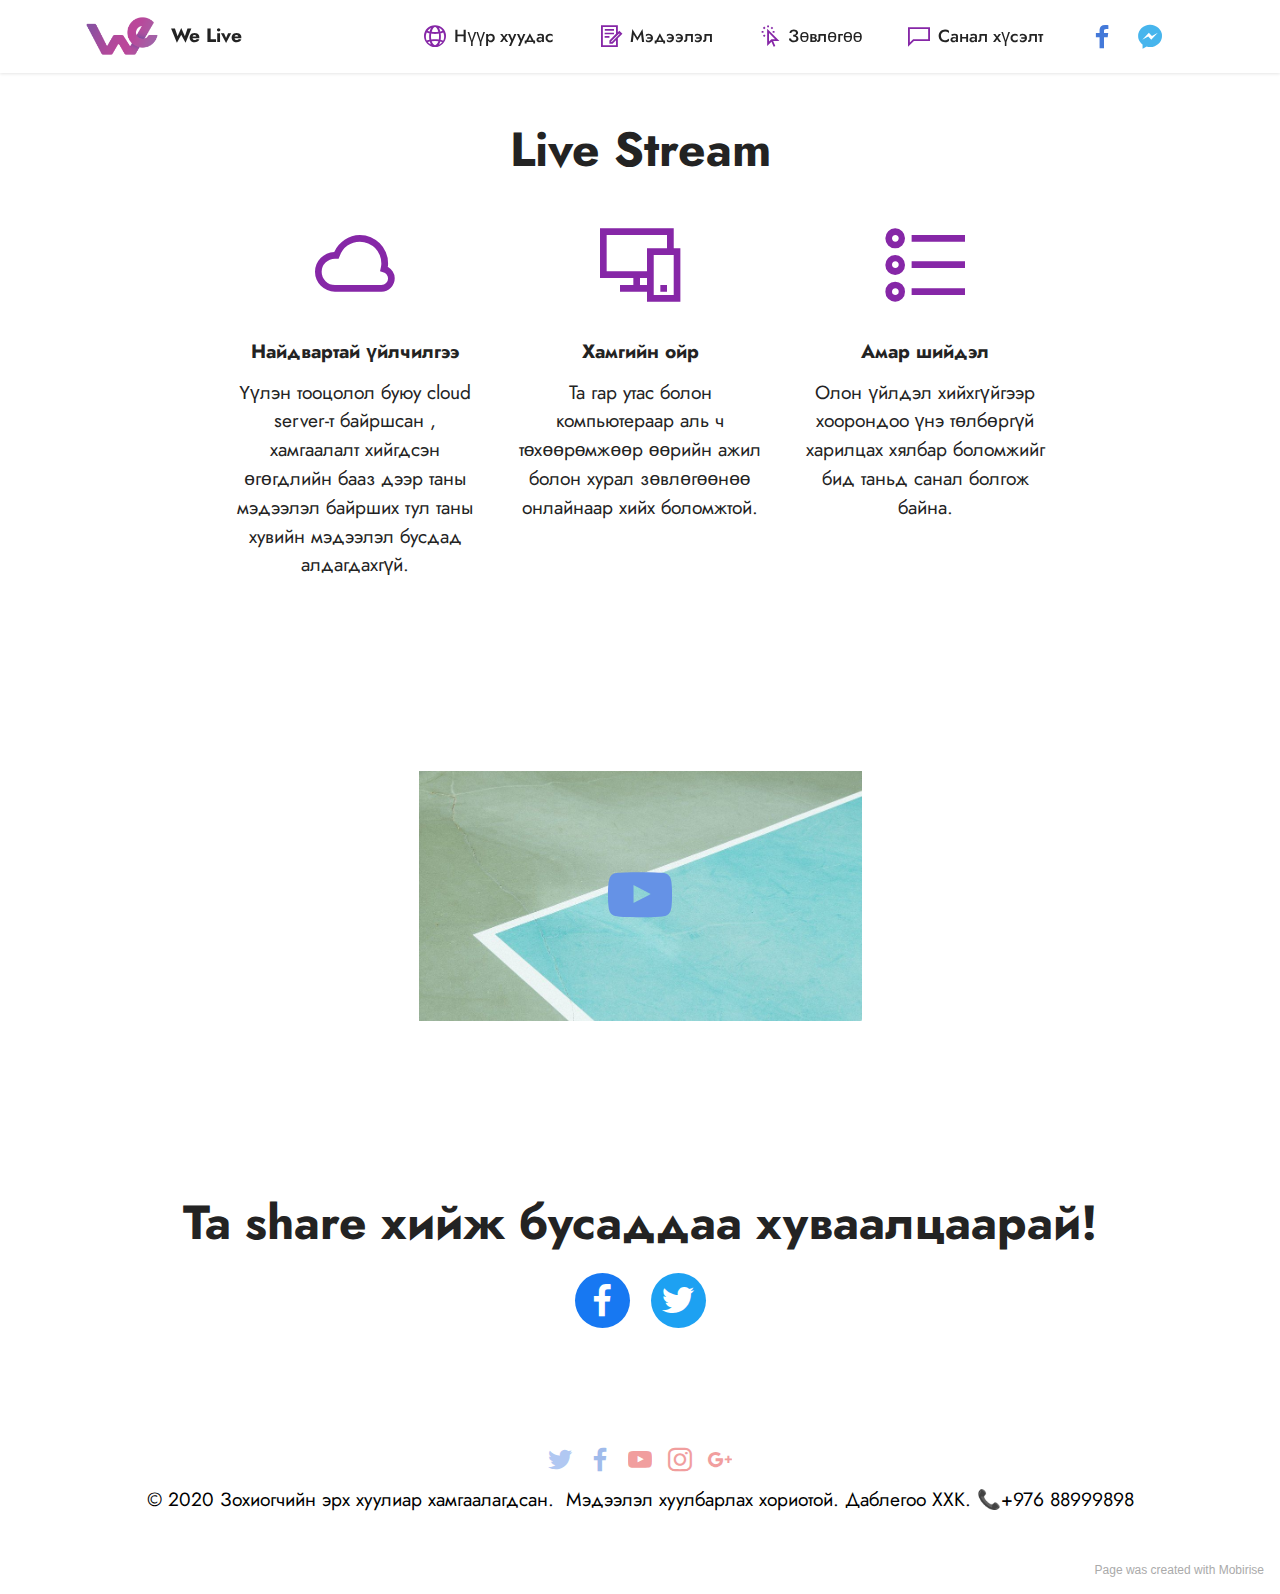
==== commit ec0bfcd1: "create github pages" ====
--- a/index.html
+++ b/index.html
@@ -6,15 +6,17 @@
   <meta http-equiv="X-UA-Compatible" content="IE=edge">
   <meta name="generator" content="Mobirise v5.1.4, mobirise.com">
   <meta name="viewport" content="width=device-width, initial-scale=1, minimum-scale=1">
-  <link rel="shortcut icon" href="assets/images/logo5.png" type="image/x-icon">
+  <link rel="shortcut icon" href="assets/images/2048.logo-2.png" type="image/x-icon">
   <meta name="description" content="">
   
   
   <title>Нүүр хуудас - WeLive.mn</title>
+  <link rel="stylesheet" href="assets/web/assets/mobirise-icons2/mobirise2.css">
   <link rel="stylesheet" href="assets/tether/tether.min.css">
   <link rel="stylesheet" href="assets/bootstrap/css/bootstrap.min.css">
   <link rel="stylesheet" href="assets/bootstrap/css/bootstrap-grid.min.css">
   <link rel="stylesheet" href="assets/bootstrap/css/bootstrap-reboot.min.css">
+  <link rel="stylesheet" href="assets/dropdown/css/style.css">
   <link rel="stylesheet" href="assets/socicon/css/styles.css">
   <link rel="stylesheet" href="assets/theme/css/style.css">
   <link rel="preload" as="style" href="assets/mobirise/css/mbr-additional.css"><link rel="stylesheet" href="assets/mobirise/css/mbr-additional.css" type="text/css">
@@ -25,24 +27,207 @@
 </head>
 <body>
   
-  <section class="header13 cid-sbbZSufVDG mbr-fullscreen" id="header13-1">
-
-    
-
-    
-
+  <section class="menu menu2 cid-sbp6RV7uBK" once="menu" id="menu2-l">
+    
+    <nav class="navbar navbar-dropdown navbar-fixed-top navbar-expand-lg">
+        <div class="container">
+            <div class="navbar-brand">
+                <span class="navbar-logo">
+                    <a href="http://welive.mn" target="_blank">
+                        <img src="assets/images/2048.logo-2.png" alt="SUNRISE" style="height: 4.5rem;">
+                    </a>
+                </span>
+                <span class="navbar-caption-wrap"><a class="navbar-caption text-black text-primary display-7" href="http://welive.mn">We Live</a></span>
+            </div>
+            <button class="navbar-toggler" type="button" data-toggle="collapse" data-target="#navbarSupportedContent" aria-controls="navbarNavAltMarkup" aria-expanded="false" aria-label="Toggle navigation">
+                <div class="hamburger">
+                    <span></span>
+                    <span></span>
+                    <span></span>
+                    <span></span>
+                </div>
+            </button>
+            <div class="collapse navbar-collapse" id="navbarSupportedContent">
+                <ul class="navbar-nav nav-dropdown nav-right" data-app-modern-menu="true"><li class="nav-item"><a class="nav-link link text-black text-primary display-4" href="http://welive.mn"><span class="mobi-mbri mobi-mbri-globe-2 mbr-iconfont mbr-iconfont-btn" style="color: rgb(134, 39, 167);"></span>Нүүр хуудас</a></li><li class="nav-item"><a class="nav-link link text-black text-primary display-4" href="index.html"><span class="mobi-mbri mobi-mbri-contact-form mbr-iconfont mbr-iconfont-btn" style="color: rgb(134, 39, 167);"></span>Мэдээлэл</a></li><li class="nav-item"><a class="nav-link link text-black text-primary display-4" href="http://www.welive.mn"><span class="mobi-mbri mobi-mbri-cursor-click mbr-iconfont mbr-iconfont-btn" style="color: rgb(134, 39, 167);"></span>Зөвлөгөө</a></li>
+                    
+                    <li class="nav-item"><a class="nav-link link text-black text-primary display-4" href="http://welive.mn"><span class="mobi-mbri mobi-mbri-chat mbr-iconfont mbr-iconfont-btn" style="color: rgb(134, 39, 167);"></span>Санал хүсэлт</a>
+                    </li></ul>
+                <div class="icons-menu">
+                    <a class="iconfont-wrapper" href="http://facebook.com" target="_blank">
+                        <span class="p-2 mbr-iconfont socicon-facebook socicon"></span>
+                    </a>
+                    <a class="iconfont-wrapper" href="http://messenger.com" target="_blank">
+                        <span class="p-2 mbr-iconfont socicon-messenger socicon" style="color: rgb(71, 181, 237); fill: rgb(71, 181, 237);"></span>
+                    </a>
+                    
+                    
+                </div>
+                
+            </div>
+        </div>
+    </nav>
+</section>
+
+<section class="features24 cid-sbp6CQtRmt" id="features1-i">
+    
+
+    
+    <div class="container">
+        <div class="row">
+            <div class="col-12">
+                <h3 class="mbr-section-title mbr-fonts-style align-center mb-0 display-2"><strong>Live Stream</strong></h3>
+                
+            </div>
+            <div class="card col-12 col-md-6 col-lg-3">
+                <div class="card-wrapper">
+                    <div class="card-box align-center">
+                        <div class="iconfont-wrapper">
+                            <span class="mbr-iconfont mobi-mbri-cloud mobi-mbri" style="color: rgb(134, 39, 167); fill: rgb(134, 39, 167);"></span>
+                        </div>
+                        <h5 class="card-title mbr-fonts-style display-7"><strong>Найдвартай үйлчилгээ</strong></h5>
+                        <p class="card-text mbr-fonts-style display-7">Үүлэн тооцолол буюу cloud server-т байршсан , хамгаалалт хийгдсэн өгөгдлийн бааз дээр таны мэдээлэл байрших тул таны хувийн мэдээлэл бусдад алдагдахгүй.</p>
+                    </div>
+                </div>
+            </div>
+            <div class="card col-12 col-md-6 col-lg-3">
+                <div class="card-wrapper">
+                    <div class="card-box align-center">
+                        <div class="iconfont-wrapper">
+                            <span class="mbr-iconfont mobi-mbri-responsive-2 mobi-mbri" style="color: rgb(134, 39, 167); fill: rgb(134, 39, 167);"></span>
+                        </div>
+                        <h5 class="card-title mbr-fonts-style display-7"><strong>Хамгийн ойр</strong></h5>
+                        <p class="card-text mbr-fonts-style display-7">Та гар утас болон компьютераар аль ч төхөөрөмжөөр өөрийн ажил болон хурал зөвлөгөөнөө онлайнаар хийх боломжтой.</p>
+                    </div>
+                </div>
+            </div>
+            <div class="card col-12 col-md-6 col-lg-3">
+                <div class="card-wrapper">
+                    <div class="card-box align-center">
+                        <div class="iconfont-wrapper">
+                            <span class="mbr-iconfont mobi-mbri-bulleted-list mobi-mbri" style="color: rgb(134, 39, 167); fill: rgb(134, 39, 167);"></span>
+                        </div>
+                        <h5 class="card-title mbr-fonts-style display-7"><strong>Амар шийдэл</strong></h5>
+                        <p class="card-text mbr-fonts-style display-7">Олон үйлдэл хийхгүйгээр хоорондоо үнэ төлбөргүй харилцах хялбар боломжийг бид таньд санал болгож байна.</p>
+                    </div>
+                </div>
+            </div>
+            
+        </div>
+    </div>
+</section>
+
+<section class="video1 cid-sbp7wbsj4I" id="video1-m">
+    
+    
     <div class="align-center container">
-        <div class="row justify-content-center">
-            <div class="col-12 col-lg-12">
-                
-                
-                
-                
-                
-            </div>
-        </div>
-    </div>
-</section><section style="background-color: #fff; font-family: -apple-system, BlinkMacSystemFont, 'Segoe UI', 'Roboto', 'Helvetica Neue', Arial, sans-serif; color:#aaa; font-size:12px; padding: 0; align-items: center; display: flex;"><a href="https://mobirise.site/g" style="flex: 1 1; height: 3rem; padding-left: 1rem;"></a><p style="flex: 0 0 auto; margin:0; padding-right:1rem;"><a href="https://mobirise.site" style="color:#aaa;">mobirise.com</a> simple site creator</p></section><script src="assets/web/assets/jquery/jquery.min.js"></script>  <script src="assets/popper/popper.min.js"></script>  <script src="assets/tether/tether.min.js"></script>  <script src="assets/bootstrap/js/bootstrap.min.js"></script>  <script src="assets/smoothscroll/smooth-scroll.js"></script>  <script src="assets/theme/js/script.js"></script>  
+        <div class="mbr-section-head">
+            
+            
+        </div>
+        <div class="row justify-content-center mt-4">
+            <div class="col-12 col-lg-5">
+                <div class="box">
+                    <div class="mbr-media show-modal align-center" data-modal=".modalWindow">
+                        <img src="assets/images/video1.jpg" alt="Mobirise">
+                        <div class="icon-wrap">
+                            <a class="text-primary" href="#"><span class="mbr-iconfont socicon-youtube socicon"></span></a>
+                        </div>
+                    </div>
+                </div>
+            </div>
+        </div>
+    </div>
+    <div>
+        <div class="modalWindow" style="display: none;">
+            <div class="modalWindow-container">
+                <div class="modalWindow-video-container">
+                    <div class="modalWindow-video">
+                        <iframe width="100%" height="100%" frameborder="0" allowfullscreen="1" data-src="https://www.youtube.com/watch?v=VA8PzkQa8d8"></iframe>
+                    </div>
+                    <a class="close" role="button" data-dismiss="modal">
+                        <span aria-hidden="true" class="mbr-iconfont mobi-mbri-close mobi-mbri closeModal"></span>
+                        <span class="sr-only">Close</span>
+                    </a>
+                </div>
+            </div>
+        </div>
+    </div>
+</section>
+
+<section class="social1 cid-sbp6DApJlu" id="share1-j">
+    
+    
+    
+
+    <div class="container">
+        <div class="media-container-row">
+            <div class="col-12">
+                <h3 class="mbr-section-title mb-3 align-center mbr-fonts-style display-2"><strong>Та share хийж бусаддаа хуваалцаарай!</strong>
+                </h3>
+                <div>
+                    <div class="mbr-social-likes align-center">
+                        <span class="btn btn-social socicon-bg-facebook facebook m-2">
+                            <i class="socicon socicon-facebook"></i>
+                        </span>
+                        <span class="btn btn-social twitter socicon-bg-twitter m-2">
+                            <i class="socicon socicon-twitter"></i>
+                        </span>
+                        
+                        
+                        
+                        
+                    </div>
+                </div>
+            </div>
+        </div>
+    </div>
+</section>
+
+<section class="footer3 cid-sbp6DYEy7Z" once="footers" id="footer3-k">
+
+    
+
+    
+
+    <div class="container-fluid">
+        <div class="media-container-row align-center mbr-white">
+            
+            <div class="row social-row">
+                <div class="social-list align-right pb-2">
+                    
+                    
+                    
+                    
+                    
+                    
+                <div class="soc-item">
+                        <a href="https://twitter.com/mobirise" target="_blank">
+                            <span class="mbr-iconfont mbr-iconfont-social socicon-twitter socicon" style="color: rgb(101, 146, 230); fill: rgb(101, 146, 230);"></span>
+                        </a>
+                    </div><div class="soc-item">
+                        <a href="https://www.facebook.com/pages/Mobirise/1616226671953247" target="_blank">
+                            <span class="mbr-iconfont mbr-iconfont-social socicon-facebook socicon" style="color: rgb(68, 121, 217); fill: rgb(68, 121, 217);"></span>
+                        </a>
+                    </div><div class="soc-item">
+                        <a href="https://www.youtube.com/c/mobirise" target="_blank">
+                            <span class="mbr-iconfont mbr-iconfont-social socicon-youtube socicon" style="color: rgb(228, 63, 63); fill: rgb(228, 63, 63);"></span>
+                        </a>
+                    </div><div class="soc-item">
+                        <a href="https://instagram.com/mobirise" target="_blank">
+                            <span class="mbr-iconfont mbr-iconfont-social socicon-instagram socicon" style="color: rgb(228, 63, 63); fill: rgb(228, 63, 63);"></span>
+                        </a>
+                    </div><div class="soc-item">
+                        <a href="https://plus.google.com/u/0/+Mobirise" target="_blank">
+                            <span class="mbr-iconfont mbr-iconfont-social socicon-googleplus socicon" style="color: rgb(228, 63, 63); fill: rgb(228, 63, 63);"></span>
+                        </a>
+                    </div></div>
+            </div>
+            <div class="row row-copirayt">
+                <p class="mbr-text mb-0 mbr-fonts-style mbr-white align-center display-7">© 2020 Зохиогчийн эрх хуулиар хамгаалагдсан.&nbsp; Мэдээлэл хуулбарлах хориотой. Даблегоо ХХК. ​📞​+976 88999898</p>
+            </div>
+        </div>
+    </div>
+</section><section style="background-color: #fff; font-family: -apple-system, BlinkMacSystemFont, 'Segoe UI', 'Roboto', 'Helvetica Neue', Arial, sans-serif; color:#aaa; font-size:12px; padding: 0; align-items: center; display: flex;"><a href="https://mobirise.site/o" style="flex: 1 1; height: 3rem; padding-left: 1rem;"></a><p style="flex: 0 0 auto; margin:0; padding-right:1rem;">Page <a href="https://mobirise.site/f" style="color:#aaa;">was created</a> with Mobirise</p></section><script src="assets/web/assets/jquery/jquery.min.js"></script>  <script src="assets/popper/popper.min.js"></script>  <script src="assets/tether/tether.min.js"></script>  <script src="assets/bootstrap/js/bootstrap.min.js"></script>  <script src="assets/smoothscroll/smooth-scroll.js"></script>  <script src="assets/dropdown/js/nav-dropdown.js"></script>  <script src="assets/dropdown/js/navbar-dropdown.js"></script>  <script src="assets/touchswipe/jquery.touch-swipe.min.js"></script>  <script src="assets/playervimeo/vimeo_player.js"></script>  <script src="assets/sociallikes/social-likes.js"></script>  <script src="assets/theme/js/script.js"></script>  
   
   
 </body>
--- a/assets/web/assets/mobirise-icons2/mobirise2.css
+++ b/assets/web/assets/mobirise-icons2/mobirise2.css
@@ -0,0 +1,498 @@
+@font-face {
+  font-family: 'Moririse2';
+  font-display: swap;
+  src:  url('mobirise2.eot?f2bix4');
+  src:  url('mobirise2.eot?f2bix4#iefix') format('embedded-opentype'),
+    url('mobirise2.ttf?f2bix4') format('truetype'),
+    url('mobirise2.woff?f2bix4') format('woff'),
+    url('mobirise2.svg?f2bix4#mobirise2') format('svg');
+  font-weight: normal;
+  font-style: normal;
+}
+
+[class^="mobi-"], [class*=" mobi-"] {
+  /* use !important to prevent issues with browser extensions that change fonts */
+  font-family: 'Moririse2' !important;
+  speak: none;
+  font-style: normal;
+  font-weight: normal;
+  font-variant: normal;
+  text-transform: none;
+  line-height: 1;
+
+  /* Better Font Rendering =========== */
+  -webkit-font-smoothing: antialiased;
+  -moz-osx-font-smoothing: grayscale;
+}
+
+.mobi-mbri-add-submenu:before {
+  content: "\e900";
+}
+.mobi-mbri-alert:before {
+  content: "\e901";
+}
+.mobi-mbri-align-center:before {
+  content: "\e902";
+}
+.mobi-mbri-align-justify:before {
+  content: "\e903";
+}
+.mobi-mbri-align-left:before {
+  content: "\e904";
+}
+.mobi-mbri-align-right:before {
+  content: "\e905";
+}
+.mobi-mbri-android:before {
+  content: "\e906";
+}
+.mobi-mbri-apple:before {
+  content: "\e907";
+}
+.mobi-mbri-arrow-down:before {
+  content: "\e908";
+}
+.mobi-mbri-arrow-next:before {
+  content: "\e909";
+}
+.mobi-mbri-arrow-prev:before {
+  content: "\e90a";
+}
+.mobi-mbri-arrow-up:before {
+  content: "\e90b";
+}
+.mobi-mbri-bold:before {
+  content: "\e90c";
+}
+.mobi-mbri-bookmark:before {
+  content: "\e90d";
+}
+.mobi-mbri-bootstrap:before {
+  content: "\e90e";
+}
+.mobi-mbri-briefcase:before {
+  content: "\e90f";
+}
+.mobi-mbri-browse:before {
+  content: "\e910";
+}
+.mobi-mbri-bulleted-list:before {
+  content: "\e911";
+}
+.mobi-mbri-calendar:before {
+  content: "\e912";
+}
+.mobi-mbri-camera:before {
+  content: "\e913";
+}
+.mobi-mbri-cart-add:before {
+  content: "\e914";
+}
+.mobi-mbri-cart-full:before {
+  content: "\e915";
+}
+.mobi-mbri-cash:before {
+  content: "\e916";
+}
+.mobi-mbri-change-style:before {
+  content: "\e917";
+}
+.mobi-mbri-chat:before {
+  content: "\e918";
+}
+.mobi-mbri-clock:before {
+  content: "\e919";
+}
+.mobi-mbri-close:before {
+  content: "\e91a";
+}
+.mobi-mbri-cloud:before {
+  content: "\e91b";
+}
+.mobi-mbri-code:before {
+  content: "\e91c";
+}
+.mobi-mbri-contact-form:before {
+  content: "\e91d";
+}
+.mobi-mbri-credit-card:before {
+  content: "\e91e";
+}
+.mobi-mbri-cursor-click:before {
+  content: "\e91f";
+}
+.mobi-mbri-cust-feedback:before {
+  content: "\e920";
+}
+.mobi-mbri-database:before {
+  content: "\e921";
+}
+.mobi-mbri-delivery:before {
+  content: "\e922";
+}
+.mobi-mbri-desktop:before {
+  content: "\e923";
+}
+.mobi-mbri-devices:before {
+  content: "\e924";
+}
+.mobi-mbri-down:before {
+  content: "\e925";
+}
+.mobi-mbri-download-2:before {
+  content: "\e926";
+}
+.mobi-mbri-download:before {
+  content: "\e927";
+}
+.mobi-mbri-drag-n-drop-2:before {
+  content: "\e928";
+}
+.mobi-mbri-drag-n-drop:before {
+  content: "\e929";
+}
+.mobi-mbri-edit-2:before {
+  content: "\e92a";
+}
+.mobi-mbri-edit:before {
+  content: "\e92b";
+}
+.mobi-mbri-error:before {
+  content: "\e92c";
+}
+.mobi-mbri-extension:before {
+  content: "\e92d";
+}
+.mobi-mbri-features:before {
+  content: "\e92e";
+}
+.mobi-mbri-file:before {
+  content: "\e92f";
+}
+.mobi-mbri-flag:before {
+  content: "\e930";
+}
+.mobi-mbri-folder:before {
+  content: "\e931";
+}
+.mobi-mbri-gift:before {
+  content: "\e932";
+}
+.mobi-mbri-github:before {
+  content: "\e933";
+}
+.mobi-mbri-globe-2:before {
+  content: "\e934";
+}
+.mobi-mbri-globe:before {
+  content: "\e935";
+}
+.mobi-mbri-growing-chart:before {
+  content: "\e936";
+}
+.mobi-mbri-hearth:before {
+  content: "\e937";
+}
+.mobi-mbri-help:before {
+  content: "\e938";
+}
+.mobi-mbri-home:before {
+  content: "\e939";
+}
+.mobi-mbri-hot-cup:before {
+  content: "\e93a";
+}
+.mobi-mbri-idea:before {
+  content: "\e93b";
+}
+.mobi-mbri-image-gallery:before {
+  content: "\e93c";
+}
+.mobi-mbri-image-slider:before {
+  content: "\e93d";
+}
+.mobi-mbri-info:before {
+  content: "\e93e";
+}
+.mobi-mbri-italic:before {
+  content: "\e93f";
+}
+.mobi-mbri-key:before {
+  content: "\e940";
+}
+.mobi-mbri-laptop:before {
+  content: "\e941";
+}
+.mobi-mbri-layers:before {
+  content: "\e942";
+}
+.mobi-mbri-left-right:before {
+  content: "\e943";
+}
+.mobi-mbri-left:before {
+  content: "\e944";
+}
+.mobi-mbri-letter:before {
+  content: "\e945";
+}
+.mobi-mbri-like:before {
+  content: "\e946";
+}
+.mobi-mbri-link:before {
+  content: "\e947";
+}
+.mobi-mbri-lock:before {
+  content: "\e948";
+}
+.mobi-mbri-login:before {
+  content: "\e949";
+}
+.mobi-mbri-logout:before {
+  content: "\e94a";
+}
+.mobi-mbri-magic-stick:before {
+  content: "\e94b";
+}
+.mobi-mbri-map-pin:before {
+  content: "\e94c";
+}
+.mobi-mbri-menu:before {
+  content: "\e94d";
+}
+.mobi-mbri-mobile-2:before {
+  content: "\e94e";
+}
+.mobi-mbri-mobile-horizontal:before {
+  content: "\e94f";
+}
+.mobi-mbri-mobile:before {
+  content: "\e950";
+}
+.mobi-mbri-mobirise:before {
+  content: "\e951";
+}
+.mobi-mbri-more-horizontal:before {
+  content: "\e952";
+}
+.mobi-mbri-more-vertical:before {
+  content: "\e953";
+}
+.mobi-mbri-music:before {
+  content: "\e954";
+}
+.mobi-mbri-new-file:before {
+  content: "\e955";
+}
+.mobi-mbri-numbered-list:before {
+  content: "\e956";
+}
+.mobi-mbri-opened-folder:before {
+  content: "\e957";
+}
+.mobi-mbri-pages:before {
+  content: "\e958";
+}
+.mobi-mbri-paper-plane:before {
+  content: "\e959";
+}
+.mobi-mbri-paperclip:before {
+  content: "\e95a";
+}
+.mobi-mbri-phone:before {
+  content: "\e95b";
+}
+.mobi-mbri-photo:before {
+  content: "\e95c";
+}
+.mobi-mbri-photos:before {
+  content: "\e95d";
+}
+.mobi-mbri-pin:before {
+  content: "\e95e";
+}
+.mobi-mbri-play:before {
+  content: "\e95f";
+}
+.mobi-mbri-plus:before {
+  content: "\e960";
+}
+.mobi-mbri-preview:before {
+  content: "\e961";
+}
+.mobi-mbri-print:before {
+  content: "\e962";
+}
+.mobi-mbri-protect:before {
+  content: "\e963";
+}
+.mobi-mbri-question:before {
+  content: "\e964";
+}
+.mobi-mbri-quote-left:before {
+  content: "\e965";
+}
+.mobi-mbri-quote-right:before {
+  content: "\e966";
+}
+.mobi-mbri-redo:before {
+  content: "\e967";
+}
+.mobi-mbri-refresh:before {
+  content: "\e968";
+}
+.mobi-mbri-responsive-2:before {
+  content: "\e969";
+}
+.mobi-mbri-responsive:before {
+  content: "\e96a";
+}
+.mobi-mbri-right:before {
+  content: "\e96b";
+}
+.mobi-mbri-rocket:before {
+  content: "\e96c";
+}
+.mobi-mbri-sad-face:before {
+  content: "\e96d";
+}
+.mobi-mbri-sale:before {
+  content: "\e96e";
+}
+.mobi-mbri-save:before {
+  content: "\e96f";
+}
+.mobi-mbri-search:before {
+  content: "\e970";
+}
+.mobi-mbri-setting-2:before {
+  content: "\e971";
+}
+.mobi-mbri-setting-3:before {
+  content: "\e972";
+}
+.mobi-mbri-setting:before {
+  content: "\e973";
+}
+.mobi-mbri-share:before {
+  content: "\e974";
+}
+.mobi-mbri-shopping-bag:before {
+  content: "\e975";
+}
+.mobi-mbri-shopping-basket:before {
+  content: "\e976";
+}
+.mobi-mbri-shopping-cart:before {
+  content: "\e977";
+}
+.mobi-mbri-sites:before {
+  content: "\e978";
+}
+.mobi-mbri-smile-face:before {
+  content: "\e979";
+}
+.mobi-mbri-speed:before {
+  content: "\e97a";
+}
+.mobi-mbri-star:before {
+  content: "\e97b";
+}
+.mobi-mbri-success:before {
+  content: "\e97c";
+}
+.mobi-mbri-sun:before {
+  content: "\e97d";
+}
+.mobi-mbri-sun2:before {
+  content: "\e97e";
+}
+.mobi-mbri-tablet-vertical:before {
+  content: "\e97f";
+}
+.mobi-mbri-tablet:before {
+  content: "\e980";
+}
+.mobi-mbri-target:before {
+  content: "\e981";
+}
+.mobi-mbri-timer:before {
+  content: "\e982";
+}
+.mobi-mbri-to-ftp:before {
+  content: "\e983";
+}
+.mobi-mbri-to-local-drive:before {
+  content: "\e984";
+}
+.mobi-mbri-touch-swipe:before {
+  content: "\e985";
+}
+.mobi-mbri-touch:before {
+  content: "\e986";
+}
+.mobi-mbri-trash:before {
+  content: "\e987";
+}
+.mobi-mbri-underline:before {
+  content: "\e988";
+}
+.mobi-mbri-undo:before {
+  content: "\e989";
+}
+.mobi-mbri-unlink:before {
+  content: "\e98a";
+}
+.mobi-mbri-unlock:before {
+  content: "\e98b";
+}
+.mobi-mbri-up-down:before {
+  content: "\e98c";
+}
+.mobi-mbri-up:before {
+  content: "\e98d";
+}
+.mobi-mbri-update:before {
+  content: "\e98e";
+}
+.mobi-mbri-upload-2:before {
+  content: "\e98f";
+}
+.mobi-mbri-upload:before {
+  content: "\e990";
+}
+.mobi-mbri-user-2:before {
+  content: "\e991";
+}
+.mobi-mbri-user:before {
+  content: "\e992";
+}
+.mobi-mbri-users:before {
+  content: "\e993";
+}
+.mobi-mbri-video-play:before {
+  content: "\e994";
+}
+.mobi-mbri-video:before {
+  content: "\e995";
+}
+.mobi-mbri-watch:before {
+  content: "\e996";
+}
+.mobi-mbri-website-theme-2:before {
+  content: "\e997";
+}
+.mobi-mbri-website-theme:before {
+  content: "\e998";
+}
+.mobi-mbri-wifi:before {
+  content: "\e999";
+}
+.mobi-mbri-windows:before {
+  content: "\e99a";
+}
+.mobi-mbri-zoom-in:before {
+  content: "\e99b";
+}
+.mobi-mbri-zoom-out:before {
+  content: "\e99c";
+}
--- a/assets/dropdown/css/style.css
+++ b/assets/dropdown/css/style.css
@@ -0,0 +1,265 @@
+.navbar-dropdown {
+  left: 0;
+  padding: 0;
+  position: absolute;
+  right: 0;
+  top: 0;
+  transition: all 0.45s ease;
+  z-index: 1030;
+  background: #282828; }
+  .navbar-dropdown .navbar-logo {
+    margin-right: 0.8rem;
+    transition: margin 0.3s ease-in-out;
+    vertical-align: middle; }
+    .navbar-dropdown .navbar-logo img {
+      height: 3.125rem;
+      transition: all 0.3s ease-in-out; }
+    .navbar-dropdown .navbar-logo.mbr-iconfont {
+      font-size: 3.125rem;
+      line-height: 3.125rem; }
+  .navbar-dropdown .navbar-caption {
+    font-weight: 700;
+    white-space: normal;
+    vertical-align: -4px;
+    line-height: 3.125rem !important; }
+    .navbar-dropdown .navbar-caption, .navbar-dropdown .navbar-caption:hover {
+      color: inherit;
+      text-decoration: none; }
+  .navbar-dropdown .mbr-iconfont + .navbar-caption {
+    vertical-align: -1px; }
+  .navbar-dropdown.navbar-fixed-top {
+    position: fixed; }
+  .navbar-dropdown .navbar-brand span {
+    vertical-align: -4px; }
+  .navbar-dropdown.bg-color.transparent {
+    background: none; }
+  .navbar-dropdown.navbar-short .navbar-brand {
+    padding: 0.625rem 0; }
+    .navbar-dropdown.navbar-short .navbar-brand span {
+      vertical-align: -1px; }
+  .navbar-dropdown.navbar-short .navbar-caption {
+    line-height: 2.375rem !important;
+    vertical-align: -2px; }
+  .navbar-dropdown.navbar-short .navbar-logo {
+    margin-right: 0.5rem; }
+    .navbar-dropdown.navbar-short .navbar-logo img {
+      height: 2.375rem; }
+    .navbar-dropdown.navbar-short .navbar-logo.mbr-iconfont {
+      font-size: 2.375rem;
+      line-height: 2.375rem; }
+  .navbar-dropdown.navbar-short .mbr-table-cell {
+    height: 3.625rem; }
+  .navbar-dropdown .navbar-close {
+    left: 0.6875rem;
+    position: fixed;
+    top: 0.75rem;
+    z-index: 1000; }
+  .navbar-dropdown .hamburger-icon {
+    content: "";
+    display: inline-block;
+    vertical-align: middle;
+    width: 16px;
+    -webkit-box-shadow: 0 -6px 0 1px #282828,0 0 0 1px #282828,0 6px 0 1px #282828;
+    -moz-box-shadow: 0 -6px 0 1px #282828,0 0 0 1px #282828,0 6px 0 1px #282828;
+    box-shadow: 0 -6px 0 1px #282828,0 0 0 1px #282828,0 6px 0 1px #282828; }
+
+.dropdown-menu .dropdown-toggle[data-toggle="dropdown-submenu"]::after {
+  border-bottom: 0.35em solid transparent;
+  border-left: 0.35em solid;
+  border-right: 0;
+  border-top: 0.35em solid transparent;
+  margin-left: 0.3rem; }
+
+.dropdown-menu .dropdown-item:focus {
+  outline: 0; }
+
+.nav-dropdown {
+  font-size: 0.75rem;
+  font-weight: 500;
+  height: auto !important; }
+  .nav-dropdown .nav-btn {
+    padding-left: 1rem; }
+  .nav-dropdown .link {
+    margin: .667em 1.667em;
+    font-weight: 500;
+    padding: 0;
+    transition: color .2s ease-in-out; }
+    .nav-dropdown .link.dropdown-toggle {
+      margin-right: 2.583em; }
+      .nav-dropdown .link.dropdown-toggle::after {
+        margin-left: .25rem;
+        border-top: 0.35em solid;
+        border-right: 0.35em solid transparent;
+        border-left: 0.35em solid transparent;
+        border-bottom: 0; }
+      .nav-dropdown .link.dropdown-toggle[aria-expanded="true"] {
+        margin: 0;
+        padding: 0.667em 3.263em  0.667em 1.667em; }
+  .nav-dropdown .link::after,
+  .nav-dropdown .dropdown-item::after {
+    color: inherit; }
+  .nav-dropdown .btn {
+    font-size: 0.75rem;
+    font-weight: 700;
+    letter-spacing: 0;
+    margin-bottom: 0;
+    padding-left: 1.25rem;
+    padding-right: 1.25rem; }
+  .nav-dropdown .dropdown-menu {
+    border-radius: 0;
+    border: 0;
+    left: 0;
+    margin: 0;
+    padding-bottom: 1.25rem;
+    padding-top: 1.25rem;
+    position: relative; }
+  .nav-dropdown .dropdown-submenu {
+    margin-left: 0.125rem;
+    top: 0; }
+  .nav-dropdown .dropdown-item {
+    font-weight: 500;
+    line-height: 2;
+    padding: 0.3846em 4.615em 0.3846em 1.5385em;
+    position: relative;
+    transition: color .2s ease-in-out, background-color .2s ease-in-out; }
+    .nav-dropdown .dropdown-item::after {
+      margin-top: -0.3077em;
+      position: absolute;
+      right: 1.1538em;
+      top: 50%; }
+    .nav-dropdown .dropdown-item:focus, .nav-dropdown .dropdown-item:hover {
+      background: none; }
+
+@media (max-width: 767px) {
+  .nav-dropdown.navbar-toggleable-sm {
+    bottom: 0;
+    display: none;
+    left: 0;
+    overflow-x: hidden;
+    position: fixed;
+    top: 0;
+    transform: translateX(-100%);
+    -ms-transform: translateX(-100%);
+    -webkit-transform: translateX(-100%);
+    width: 18.75rem;
+    z-index: 999; } }
+.nav-dropdown.navbar-toggleable-xl {
+  bottom: 0;
+  display: none;
+  left: 0;
+  overflow-x: hidden;
+  position: fixed;
+  top: 0;
+  transform: translateX(-100%);
+  -ms-transform: translateX(-100%);
+  -webkit-transform: translateX(-100%);
+  width: 18.75rem;
+  z-index: 999; }
+
+.nav-dropdown-sm {
+  display: block !important;
+  overflow-x: hidden;
+  overflow: auto;
+  padding-top: 3.875rem; }
+  .nav-dropdown-sm::after {
+    content: "";
+    display: block;
+    height: 3rem;
+    width: 100%; }
+  .nav-dropdown-sm.collapse.in ~ .navbar-close {
+    display: block !important; }
+  .nav-dropdown-sm.collapsing, .nav-dropdown-sm.collapse.in {
+    transform: translateX(0);
+    -ms-transform: translateX(0);
+    -webkit-transform: translateX(0);
+    transition: all 0.25s ease-out;
+    -webkit-transition: all 0.25s ease-out;
+    background: #282828; }
+  .nav-dropdown-sm.collapsing[aria-expanded="false"] {
+    transform: translateX(-100%);
+    -ms-transform: translateX(-100%);
+    -webkit-transform: translateX(-100%); }
+  .nav-dropdown-sm .nav-item {
+    display: block;
+    margin-left: 0 !important;
+    padding-left: 0; }
+  .nav-dropdown-sm .link,
+  .nav-dropdown-sm .dropdown-item {
+    border-top: 1px dotted rgba(255, 255, 255, 0.1);
+    font-size: 0.8125rem;
+    line-height: 1.6;
+    margin: 0 !important;
+    padding: 0.875rem 2.4rem 0.875rem 1.5625rem !important;
+    position: relative;
+    white-space: normal; }
+    .nav-dropdown-sm .link:focus, .nav-dropdown-sm .link:hover,
+    .nav-dropdown-sm .dropdown-item:focus,
+    .nav-dropdown-sm .dropdown-item:hover {
+      background: rgba(0, 0, 0, 0.2) !important;
+      color: #c0a375; }
+  .nav-dropdown-sm .nav-btn {
+    position: relative;
+    padding: 1.5625rem 1.5625rem 0 1.5625rem; }
+    .nav-dropdown-sm .nav-btn::before {
+      border-top: 1px dotted rgba(255, 255, 255, 0.1);
+      content: "";
+      left: 0;
+      position: absolute;
+      top: 0;
+      width: 100%; }
+    .nav-dropdown-sm .nav-btn + .nav-btn {
+      padding-top: 0.625rem; }
+      .nav-dropdown-sm .nav-btn + .nav-btn::before {
+        display: none; }
+  .nav-dropdown-sm .btn {
+    padding: 0.625rem 0; }
+  .nav-dropdown-sm .dropdown-toggle[data-toggle="dropdown-submenu"]::after {
+    margin-left: .25rem;
+    border-top: 0.35em solid;
+    border-right: 0.35em solid transparent;
+    border-left: 0.35em solid transparent;
+    border-bottom: 0; }
+  .nav-dropdown-sm .dropdown-toggle[data-toggle="dropdown-submenu"][aria-expanded="true"]::after {
+    border-top: 0;
+    border-right: 0.35em solid transparent;
+    border-left: 0.35em solid transparent;
+    border-bottom: 0.35em solid; }
+  .nav-dropdown-sm .dropdown-menu {
+    margin: 0;
+    padding: 0;
+    position: relative;
+    top: 0;
+    left: 0;
+    width: 100%;
+    border: 0;
+    float: none;
+    border-radius: 0;
+    background: none; }
+  .nav-dropdown-sm .dropdown-submenu {
+    left: 100%;
+    margin-left: 0.125rem;
+    margin-top: -1.25rem;
+    top: 0; }
+
+.navbar-toggleable-sm .nav-dropdown .dropdown-menu {
+  position: absolute; }
+
+.navbar-toggleable-sm .nav-dropdown .dropdown-submenu {
+  left: 100%;
+  margin-left: 0.125rem;
+  margin-top: -1.25rem;
+  top: 0; }
+
+.navbar-toggleable-sm.opened .nav-dropdown .dropdown-menu {
+  position: relative; }
+
+.navbar-toggleable-sm.opened .nav-dropdown .dropdown-submenu {
+  left: 0;
+  margin-left: 00rem;
+  margin-top: 0rem;
+  top: 0; }
+
+.is-builder .nav-dropdown.collapsing {
+  transition: none !important; }
+
+/*# sourceMappingURL=style.css.map */
--- a/assets/mobirise/css/mbr-additional.css
+++ b/assets/mobirise/css/mbr-additional.css
@@ -688,26 +688,1023 @@
 a {
   transition: color 0.6s;
 }
-.cid-sbbZSufVDG {
-  background-image: url("../../../assets/images/untitled-5-1600x900.jpg");
-}
-.cid-sbbZSufVDG .social-row .soc-item {
+.cid-sbp6RV7uBK {
+  z-index: 1000;
+  width: 100%;
+  position: relative;
+  min-height: 60px;
+}
+.cid-sbp6RV7uBK nav.navbar {
+  position: fixed;
+}
+.cid-sbp6RV7uBK .dropdown-item:before {
+  font-family: Moririse2 !important;
+  content: '\e966';
   display: inline-block;
+  width: 0;
+  position: absolute;
+  left: 1rem;
+  top: 0.5rem;
+  margin-right: 0.5rem;
+  line-height: 1;
+  font-size: inherit;
+  vertical-align: middle;
   text-align: center;
-  margin-bottom: 1rem;
-  margin-right: .7rem;
-}
-.cid-sbbZSufVDG .social-row .soc-item .mbr-iconfont {
+  overflow: hidden;
+  transform: scale(0, 1);
+  transition: all 0.25s ease-in-out;
+}
+.cid-sbp6RV7uBK .dropdown-menu {
+  padding: 0;
+  border-radius: 4px;
+  box-shadow: 0 1px 3px 0 rgba(0, 0, 0, 0.1);
+}
+.cid-sbp6RV7uBK .dropdown-item {
+  border-bottom: 1px solid #e6e6e6;
+}
+.cid-sbp6RV7uBK .dropdown-item:hover,
+.cid-sbp6RV7uBK .dropdown-item:focus {
+  background: #6592e6 !important;
+  color: white !important;
+}
+.cid-sbp6RV7uBK .dropdown-item:first-child {
+  border-top-left-radius: 4px;
+  border-top-right-radius: 4px;
+}
+.cid-sbp6RV7uBK .dropdown-item:last-child {
+  border-bottom: none;
+  border-bottom-left-radius: 4px;
+  border-bottom-right-radius: 4px;
+}
+.cid-sbp6RV7uBK .nav-dropdown .link {
+  padding: 0 0.3em !important;
+  margin: .667em 1em !important;
+}
+.cid-sbp6RV7uBK .nav-dropdown .link.dropdown-toggle::after {
+  margin-left: 0.5rem;
+  margin-top: 0.2rem;
+}
+.cid-sbp6RV7uBK .nav-link {
+  position: relative;
+}
+.cid-sbp6RV7uBK .container {
+  display: flex;
+  margin: auto;
+}
+.cid-sbp6RV7uBK .iconfont-wrapper {
+  color: #4479d9 !important;
+  font-size: 1.5rem;
+  padding-right: .5rem;
+}
+.cid-sbp6RV7uBK .dropdown-menu,
+.cid-sbp6RV7uBK .navbar.opened {
+  background: #ffffff !important;
+}
+.cid-sbp6RV7uBK .nav-item:focus,
+.cid-sbp6RV7uBK .nav-link:focus {
+  outline: none;
+}
+.cid-sbp6RV7uBK .dropdown .dropdown-menu .dropdown-item {
+  width: auto;
+  transition: all 0.25s ease-in-out;
+}
+.cid-sbp6RV7uBK .dropdown .dropdown-menu .dropdown-item::after {
+  right: 0.5rem;
+}
+.cid-sbp6RV7uBK .dropdown .dropdown-menu .dropdown-item .mbr-iconfont {
+  margin-right: .5rem;
+  vertical-align: sub;
+}
+.cid-sbp6RV7uBK .dropdown .dropdown-menu .dropdown-item .mbr-iconfont:before {
+  display: inline-block;
+  transform: scale(1, 1);
+  transition: all 0.25s ease-in-out;
+}
+.cid-sbp6RV7uBK .collapsed .dropdown-menu .dropdown-item:before {
+  display: none;
+}
+.cid-sbp6RV7uBK .collapsed .dropdown .dropdown-menu .dropdown-item {
+  padding: 0.235em 1.5em 0.235em 1.5em !important;
+  transition: none;
+  margin: 0 !important;
+}
+.cid-sbp6RV7uBK .navbar {
+  min-height: 70px;
+  transition: all .3s;
+  border-bottom: 1px solid transparent;
+  box-shadow: 0 1px 3px 0 rgba(0, 0, 0, 0.1);
+  background: #ffffff;
+}
+.cid-sbp6RV7uBK .navbar.opened {
+  transition: all .3s;
+}
+.cid-sbp6RV7uBK .navbar .dropdown-item {
+  padding: .5rem 1.8rem;
+}
+.cid-sbp6RV7uBK .navbar .navbar-logo img {
+  width: auto;
+}
+.cid-sbp6RV7uBK .navbar .navbar-collapse {
+  justify-content: flex-end;
+  z-index: 1;
+}
+.cid-sbp6RV7uBK .navbar.collapsed {
+  justify-content: center;
+}
+.cid-sbp6RV7uBK .navbar.collapsed .nav-item .nav-link::before {
+  display: none;
+}
+.cid-sbp6RV7uBK .navbar.collapsed.opened .dropdown-menu {
+  top: 0;
+}
+@media (min-width: 992px) {
+  .cid-sbp6RV7uBK .navbar.collapsed.opened:not(.navbar-short) .navbar-collapse {
+    max-height: calc(98.5vh - 4.5rem);
+  }
+}
+.cid-sbp6RV7uBK .navbar.collapsed .dropdown-menu .dropdown-submenu {
+  left: 0 !important;
+}
+.cid-sbp6RV7uBK .navbar.collapsed .dropdown-menu .dropdown-item:after {
+  right: auto;
+}
+.cid-sbp6RV7uBK .navbar.collapsed .dropdown-menu .dropdown-toggle[data-toggle="dropdown-submenu"]:after {
+  margin-left: 0.5rem;
+  margin-top: 0.2rem;
+  border-top: 0.35em solid;
+  border-right: 0.35em solid transparent;
+  border-left: 0.35em solid transparent;
+  border-bottom: 0;
+  top: 41%;
+}
+.cid-sbp6RV7uBK .navbar.collapsed ul.navbar-nav li {
+  margin: auto;
+}
+.cid-sbp6RV7uBK .navbar.collapsed .dropdown-menu .dropdown-item {
+  padding: .25rem 1.5rem;
+  text-align: center;
+}
+.cid-sbp6RV7uBK .navbar.collapsed .icons-menu {
+  padding-left: 0;
+  padding-right: 0;
+  padding-top: .5rem;
+  padding-bottom: .5rem;
+}
+@media (max-width: 991px) {
+  .cid-sbp6RV7uBK .navbar .nav-item .nav-link::before {
+    display: none;
+  }
+  .cid-sbp6RV7uBK .navbar.opened .dropdown-menu {
+    top: 0;
+  }
+  .cid-sbp6RV7uBK .navbar .dropdown-menu .dropdown-submenu {
+    left: 0 !important;
+  }
+  .cid-sbp6RV7uBK .navbar .dropdown-menu .dropdown-item:after {
+    right: auto;
+  }
+  .cid-sbp6RV7uBK .navbar .dropdown-menu .dropdown-toggle[data-toggle="dropdown-submenu"]:after {
+    margin-left: 0.5rem;
+    margin-top: 0.2rem;
+    border-top: 0.35em solid;
+    border-right: 0.35em solid transparent;
+    border-left: 0.35em solid transparent;
+    border-bottom: 0;
+    top: 40%;
+  }
+  .cid-sbp6RV7uBK .navbar .navbar-logo img {
+    height: 3rem !important;
+  }
+  .cid-sbp6RV7uBK .navbar ul.navbar-nav li {
+    margin: auto;
+  }
+  .cid-sbp6RV7uBK .navbar .dropdown-menu .dropdown-item {
+    padding: .25rem 1.5rem !important;
+    text-align: center;
+  }
+  .cid-sbp6RV7uBK .navbar .navbar-brand {
+    flex-shrink: initial;
+    flex-basis: auto;
+    word-break: break-word;
+    padding-right: 2rem;
+  }
+  .cid-sbp6RV7uBK .navbar .navbar-toggler {
+    flex-basis: auto;
+  }
+  .cid-sbp6RV7uBK .navbar .icons-menu {
+    padding-left: 0;
+    padding-top: .5rem;
+    padding-bottom: .5rem;
+  }
+}
+.cid-sbp6RV7uBK .navbar.navbar-short {
+  min-height: 60px;
+}
+.cid-sbp6RV7uBK .navbar.navbar-short .navbar-logo img {
+  height: 2.5rem !important;
+}
+.cid-sbp6RV7uBK .navbar.navbar-short .navbar-brand {
+  min-height: 60px;
+  padding: 0;
+}
+.cid-sbp6RV7uBK .navbar-brand {
+  min-height: 70px;
+  flex-shrink: 0;
+  align-items: center;
+  margin-right: 0;
+  padding: 0;
+  transition: all .3s;
+  word-break: break-word;
+  z-index: 1;
+}
+.cid-sbp6RV7uBK .navbar-brand .navbar-caption {
+  line-height: inherit !important;
+}
+.cid-sbp6RV7uBK .navbar-brand .navbar-logo a {
+  outline: none;
+}
+.cid-sbp6RV7uBK .dropdown-item.active,
+.cid-sbp6RV7uBK .dropdown-item:active {
+  background-color: transparent;
+}
+.cid-sbp6RV7uBK .navbar-expand-lg .navbar-nav .nav-link {
+  padding: 0;
+}
+.cid-sbp6RV7uBK .nav-dropdown .link.dropdown-toggle {
+  margin-right: 1.667em;
+}
+.cid-sbp6RV7uBK .nav-dropdown .link.dropdown-toggle[aria-expanded="true"] {
+  margin-right: 0;
+  padding: 0.667em 1.667em;
+}
+.cid-sbp6RV7uBK .navbar.navbar-expand-lg .dropdown .dropdown-menu {
+  background: #ffffff;
+}
+.cid-sbp6RV7uBK .navbar.navbar-expand-lg .dropdown .dropdown-menu .dropdown-submenu {
+  margin: 0;
+  left: 100%;
+}
+.cid-sbp6RV7uBK .navbar .dropdown.open > .dropdown-menu {
+  display: block;
+}
+.cid-sbp6RV7uBK ul.navbar-nav {
+  flex-wrap: wrap;
+}
+.cid-sbp6RV7uBK .navbar-buttons {
+  text-align: center;
+  min-width: 170px;
+}
+.cid-sbp6RV7uBK button.navbar-toggler {
+  outline: none;
+  width: 31px;
+  height: 20px;
+  cursor: pointer;
+  transition: all .2s;
+  position: relative;
+  align-self: center;
+}
+.cid-sbp6RV7uBK button.navbar-toggler .hamburger span {
+  position: absolute;
+  right: 0;
+  width: 30px;
+  height: 2px;
+  border-right: 5px;
+  background-color: #000000;
+}
+.cid-sbp6RV7uBK button.navbar-toggler .hamburger span:nth-child(1) {
+  top: 0;
+  transition: all .2s;
+}
+.cid-sbp6RV7uBK button.navbar-toggler .hamburger span:nth-child(2) {
+  top: 8px;
+  transition: all .15s;
+}
+.cid-sbp6RV7uBK button.navbar-toggler .hamburger span:nth-child(3) {
+  top: 8px;
+  transition: all .15s;
+}
+.cid-sbp6RV7uBK button.navbar-toggler .hamburger span:nth-child(4) {
+  top: 16px;
+  transition: all .2s;
+}
+.cid-sbp6RV7uBK nav.opened .hamburger span:nth-child(1) {
+  top: 8px;
+  width: 0;
+  opacity: 0;
+  right: 50%;
+  transition: all .2s;
+}
+.cid-sbp6RV7uBK nav.opened .hamburger span:nth-child(2) {
+  transform: rotate(45deg);
+  transition: all .25s;
+}
+.cid-sbp6RV7uBK nav.opened .hamburger span:nth-child(3) {
+  transform: rotate(-45deg);
+  transition: all .25s;
+}
+.cid-sbp6RV7uBK nav.opened .hamburger span:nth-child(4) {
+  top: 8px;
+  width: 0;
+  opacity: 0;
+  right: 50%;
+  transition: all .2s;
+}
+.cid-sbp6RV7uBK .navbar-dropdown {
+  padding: 0 1rem;
+  position: fixed;
+}
+.cid-sbp6RV7uBK a.nav-link {
+  display: flex;
+  align-items: center;
+  justify-content: center;
+}
+.cid-sbp6RV7uBK .icons-menu {
+  flex-wrap: nowrap;
+  display: flex;
+  justify-content: center;
+  padding-left: 1rem;
+  padding-right: 1rem;
+  padding-top: 0.3rem;
+  text-align: center;
+}
+@media screen and (-ms-high-contrast: active), (-ms-high-contrast: none) {
+  .cid-sbp6RV7uBK .navbar {
+    height: 70px;
+  }
+  .cid-sbp6RV7uBK .navbar.opened {
+    height: auto;
+  }
+  .cid-sbp6RV7uBK .nav-item .nav-link:hover::before {
+    width: 175%;
+    max-width: calc(100% + 2rem);
+    left: -1rem;
+  }
+}
+.cid-sbp6CQtRmt {
+  padding-top: 4rem;
+  padding-bottom: 4rem;
+  background-color: #ffffff;
+}
+@media (min-width: 1500px) {
+  .cid-sbp6CQtRmt .container {
+    max-width: 1400px;
+  }
+}
+.cid-sbp6CQtRmt .mbr-iconfont {
+  display: block;
+  font-size: 5rem;
+  color: #e43f3f;
+  margin-bottom: 2rem;
+}
+.cid-sbp6CQtRmt .card-wrapper {
+  margin-top: 3rem;
+}
+.cid-sbp6CQtRmt .row {
+  justify-content: center;
+}
+.cid-sbp7wbsj4I {
+  padding-top: 6rem;
+  padding-bottom: 6rem;
+  background-color: #ffffff;
+}
+.cid-sbp7wbsj4I .mbr-media {
+  position: relative;
+}
+.cid-sbp7wbsj4I .mbr-media img {
+  width: 100%;
+  object-fit: cover;
+}
+.cid-sbp7wbsj4I .icon-wrap {
+  left: 50%;
+  top: 50%;
+  transform: translate(-50%, -50%);
+  position: absolute;
+}
+.cid-sbp7wbsj4I .mbr-media span {
+  font-size: 4rem;
+  transition: all 0.2s;
+}
+.cid-sbp7wbsj4I .modalWindow {
+  position: fixed;
+  z-index: 5000;
+  left: 0;
+  top: 0;
+  background-color: rgba(61, 61, 61, 0.65);
+  width: 100%;
+  height: 100%;
+}
+.cid-sbp7wbsj4I .modalWindow .modalWindow-container {
+  display: table-cell;
+  vertical-align: middle;
+}
+.cid-sbp7wbsj4I .modalWindow .modalWindow-video {
+  height: calc(44.9943757vw);
+  width: 80vw;
+  margin: 0 auto;
+}
+.cid-sbp7wbsj4I .close {
+  position: fixed;
+  opacity: 0.5;
+  font-size: 22px;
+  font-weight: 300;
+  width: 60px;
+  height: 60px;
+  border-radius: 50%;
+  color: #fff;
+  top: 2.5rem;
+  right: 2.5rem;
+  border: 2px solid #fff;
+  text-shadow: none;
+  z-index: 5;
+  transition: opacity 0.3s ease;
+  align-items: center;
+  justify-content: center;
+  display: flex;
+}
+.cid-sbp7wbsj4I .close:hover {
+  opacity: 1;
+  background: #000;
+  color: #fff;
+}
+.cid-sbp6DApJlu {
+  padding-top: 5rem;
+  padding-bottom: 5rem;
+  background-color: #ffffff;
+}
+.cid-sbp6DApJlu .socicon-bg-facebook {
+  background: #1778f2;
+  color: #ffffff;
+}
+.cid-sbp6DApJlu .socicon-bg-facebook:hover {
+  background: #0b60cb;
+}
+.cid-sbp6DApJlu .socicon-bg-twitter {
+  background: #1da1f2;
+  color: #ffffff;
+}
+.cid-sbp6DApJlu .socicon-bg-twitter:hover {
+  background: #0c85d0;
+}
+.cid-sbp6DApJlu .socicon-bg-vkontakte {
+  background: #4680C2;
+  color: #ffffff;
+}
+.cid-sbp6DApJlu .socicon-bg-vkontakte:hover {
+  background: #3567a0;
+}
+.cid-sbp6DApJlu .socicon-bg-odnoklassniki {
+  background: #ee8208;
+  color: #ffffff;
+}
+.cid-sbp6DApJlu .socicon-bg-odnoklassniki:hover {
+  background: #bd6706;
+}
+.cid-sbp6DApJlu .socicon-bg-pinterest {
+  background: #e60023;
+  color: #ffffff;
+}
+.cid-sbp6DApJlu .socicon-bg-pinterest:hover {
+  background: #b3001b;
+}
+.cid-sbp6DApJlu .socicon-bg-mail {
+  background: #005ff9;
+  color: #ffffff;
+}
+.cid-sbp6DApJlu .socicon-bg-mail:hover {
+  background: #004cc6;
+}
+.cid-sbp6DApJlu .btn-social {
   font-size: 32px;
   border-radius: 50%;
-  padding: 0.6rem;
-  border: 2px solid #232323;
-  transition: all 0.3s;
-  color: #232323;
-}
-.cid-sbbZSufVDG .social-row .soc-item .mbr-iconfont:hover {
-  background-color: #232323;
+  padding: 0;
+  width: 55px;
+  height: 55px;
+  line-height: 55px;
+  position: relative;
+  cursor: pointer;
+  transition: all 0.3s ease-in-out;
+  border: none !important;
+}
+.cid-sbp6DApJlu .btn-social i {
+  top: 0;
+  line-height: 55px;
+  width: 55px;
+}
+.cid-sbp6DApJlu [class^="socicon-"]:before,
+.cid-sbp6DApJlu [class*=" socicon-"]:before {
+  line-height: 55px;
+}
+.cid-sbp6DYEy7Z {
+  padding-top: 2rem;
+  padding-bottom: 2rem;
+  background-color: #ffffff;
+}
+.cid-sbp6DYEy7Z .row-links {
+  width: 100%;
+  justify-content: center;
+}
+.cid-sbp6DYEy7Z .social-row {
+  width: 100%;
+  justify-content: center;
+}
+.cid-sbp6DYEy7Z .media-container-row {
+  flex-direction: column;
+  justify-content: center;
+  align-items: center;
+}
+.cid-sbp6DYEy7Z .media-container-row .foot-menu {
+  list-style: none;
+  display: flex;
+  justify-content: center;
+  flex-wrap: wrap;
+  padding: 0;
+  margin-bottom: 0;
+}
+.cid-sbp6DYEy7Z .media-container-row .foot-menu li {
+  padding: 0 1rem 1rem 1rem;
+}
+.cid-sbp6DYEy7Z .media-container-row .foot-menu li p {
+  margin: 0;
+}
+.cid-sbp6DYEy7Z .media-container-row .social-list {
+  padding-left: 0;
+  margin-bottom: 0;
+  list-style: none;
+  display: flex;
+  flex-wrap: wrap;
+  justify-content: flex-end;
+}
+.cid-sbp6DYEy7Z .media-container-row .social-list .mbr-iconfont-social {
+  font-size: 1.5rem;
   color: #ffffff;
+}
+.cid-sbp6DYEy7Z .media-container-row .social-list .soc-item {
+  margin: 0 .5rem;
+}
+.cid-sbp6DYEy7Z .media-container-row .social-list a {
+  margin: 0;
+  opacity: .5;
+  transition: .2s linear;
+}
+.cid-sbp6DYEy7Z .media-container-row .social-list a:hover {
+  opacity: 1;
+}
+@media (max-width: 767px) {
+  .cid-sbp6DYEy7Z .media-container-row .social-list {
+    -webkit-justify-content: center;
+    justify-content: center;
+  }
+}
+.cid-sbp6DYEy7Z .media-container-row .row-copirayt {
+  word-break: break-word;
+  width: 100%;
+}
+.cid-sbp6DYEy7Z .media-container-row .row-copirayt p {
+  width: 100%;
+}
+.cid-sbp6DYEy7Z .media-container-row .mbr-text {
+  color: #000000;
+}
+.cid-sbKW70bk6x {
+  padding-top: 6rem;
+  padding-bottom: 6rem;
+  background-color: #ffffff;
+}
+@media (max-width: 991px) {
+  .cid-sbKW70bk6x .image-wrapper {
+    margin-bottom: 1rem;
+  }
+}
+.cid-sbKW70bk6x img {
+  width: 100%;
+}
+@media (min-width: 992px) {
+  .cid-sbKW70bk6x .text-wrapper {
+    padding: 2rem;
+  }
+}
+.cid-sbp6DYEy7Z {
+  padding-top: 2rem;
+  padding-bottom: 2rem;
+  background-color: #ffffff;
+}
+.cid-sbp6DYEy7Z .row-links {
+  width: 100%;
+  justify-content: center;
+}
+.cid-sbp6DYEy7Z .social-row {
+  width: 100%;
+  justify-content: center;
+}
+.cid-sbp6DYEy7Z .media-container-row {
+  flex-direction: column;
+  justify-content: center;
+  align-items: center;
+}
+.cid-sbp6DYEy7Z .media-container-row .foot-menu {
+  list-style: none;
+  display: flex;
+  justify-content: center;
+  flex-wrap: wrap;
+  padding: 0;
+  margin-bottom: 0;
+}
+.cid-sbp6DYEy7Z .media-container-row .foot-menu li {
+  padding: 0 1rem 1rem 1rem;
+}
+.cid-sbp6DYEy7Z .media-container-row .foot-menu li p {
+  margin: 0;
+}
+.cid-sbp6DYEy7Z .media-container-row .social-list {
+  padding-left: 0;
+  margin-bottom: 0;
+  list-style: none;
+  display: flex;
+  flex-wrap: wrap;
+  justify-content: flex-end;
+}
+.cid-sbp6DYEy7Z .media-container-row .social-list .mbr-iconfont-social {
+  font-size: 1.5rem;
+  color: #ffffff;
+}
+.cid-sbp6DYEy7Z .media-container-row .social-list .soc-item {
+  margin: 0 .5rem;
+}
+.cid-sbp6DYEy7Z .media-container-row .social-list a {
+  margin: 0;
+  opacity: .5;
+  transition: .2s linear;
+}
+.cid-sbp6DYEy7Z .media-container-row .social-list a:hover {
+  opacity: 1;
+}
+@media (max-width: 767px) {
+  .cid-sbp6DYEy7Z .media-container-row .social-list {
+    -webkit-justify-content: center;
+    justify-content: center;
+  }
+}
+.cid-sbp6DYEy7Z .media-container-row .row-copirayt {
+  word-break: break-word;
+  width: 100%;
+}
+.cid-sbp6DYEy7Z .media-container-row .row-copirayt p {
+  width: 100%;
+}
+.cid-sbp6DYEy7Z .media-container-row .mbr-text {
+  color: #000000;
+}
+.cid-sbp6RV7uBK {
+  z-index: 1000;
+  width: 100%;
+  position: relative;
+  min-height: 60px;
+}
+.cid-sbp6RV7uBK nav.navbar {
+  position: fixed;
+}
+.cid-sbp6RV7uBK .dropdown-item:before {
+  font-family: Moririse2 !important;
+  content: '\e966';
+  display: inline-block;
+  width: 0;
+  position: absolute;
+  left: 1rem;
+  top: 0.5rem;
+  margin-right: 0.5rem;
+  line-height: 1;
+  font-size: inherit;
+  vertical-align: middle;
+  text-align: center;
+  overflow: hidden;
+  transform: scale(0, 1);
+  transition: all 0.25s ease-in-out;
+}
+.cid-sbp6RV7uBK .dropdown-menu {
+  padding: 0;
+  border-radius: 4px;
+  box-shadow: 0 1px 3px 0 rgba(0, 0, 0, 0.1);
+}
+.cid-sbp6RV7uBK .dropdown-item {
+  border-bottom: 1px solid #e6e6e6;
+}
+.cid-sbp6RV7uBK .dropdown-item:hover,
+.cid-sbp6RV7uBK .dropdown-item:focus {
+  background: #6592e6 !important;
+  color: white !important;
+}
+.cid-sbp6RV7uBK .dropdown-item:first-child {
+  border-top-left-radius: 4px;
+  border-top-right-radius: 4px;
+}
+.cid-sbp6RV7uBK .dropdown-item:last-child {
+  border-bottom: none;
+  border-bottom-left-radius: 4px;
+  border-bottom-right-radius: 4px;
+}
+.cid-sbp6RV7uBK .nav-dropdown .link {
+  padding: 0 0.3em !important;
+  margin: .667em 1em !important;
+}
+.cid-sbp6RV7uBK .nav-dropdown .link.dropdown-toggle::after {
+  margin-left: 0.5rem;
+  margin-top: 0.2rem;
+}
+.cid-sbp6RV7uBK .nav-link {
+  position: relative;
+}
+.cid-sbp6RV7uBK .container {
+  display: flex;
+  margin: auto;
+}
+.cid-sbp6RV7uBK .iconfont-wrapper {
+  color: #4479d9 !important;
+  font-size: 1.5rem;
+  padding-right: .5rem;
+}
+.cid-sbp6RV7uBK .dropdown-menu,
+.cid-sbp6RV7uBK .navbar.opened {
+  background: #ffffff !important;
+}
+.cid-sbp6RV7uBK .nav-item:focus,
+.cid-sbp6RV7uBK .nav-link:focus {
+  outline: none;
+}
+.cid-sbp6RV7uBK .dropdown .dropdown-menu .dropdown-item {
+  width: auto;
+  transition: all 0.25s ease-in-out;
+}
+.cid-sbp6RV7uBK .dropdown .dropdown-menu .dropdown-item::after {
+  right: 0.5rem;
+}
+.cid-sbp6RV7uBK .dropdown .dropdown-menu .dropdown-item .mbr-iconfont {
+  margin-right: .5rem;
+  vertical-align: sub;
+}
+.cid-sbp6RV7uBK .dropdown .dropdown-menu .dropdown-item .mbr-iconfont:before {
+  display: inline-block;
+  transform: scale(1, 1);
+  transition: all 0.25s ease-in-out;
+}
+.cid-sbp6RV7uBK .collapsed .dropdown-menu .dropdown-item:before {
+  display: none;
+}
+.cid-sbp6RV7uBK .collapsed .dropdown .dropdown-menu .dropdown-item {
+  padding: 0.235em 1.5em 0.235em 1.5em !important;
+  transition: none;
+  margin: 0 !important;
+}
+.cid-sbp6RV7uBK .navbar {
+  min-height: 70px;
+  transition: all .3s;
+  border-bottom: 1px solid transparent;
+  box-shadow: 0 1px 3px 0 rgba(0, 0, 0, 0.1);
+  background: #ffffff;
+}
+.cid-sbp6RV7uBK .navbar.opened {
+  transition: all .3s;
+}
+.cid-sbp6RV7uBK .navbar .dropdown-item {
+  padding: .5rem 1.8rem;
+}
+.cid-sbp6RV7uBK .navbar .navbar-logo img {
+  width: auto;
+}
+.cid-sbp6RV7uBK .navbar .navbar-collapse {
+  justify-content: flex-end;
+  z-index: 1;
+}
+.cid-sbp6RV7uBK .navbar.collapsed {
+  justify-content: center;
+}
+.cid-sbp6RV7uBK .navbar.collapsed .nav-item .nav-link::before {
+  display: none;
+}
+.cid-sbp6RV7uBK .navbar.collapsed.opened .dropdown-menu {
+  top: 0;
+}
+@media (min-width: 992px) {
+  .cid-sbp6RV7uBK .navbar.collapsed.opened:not(.navbar-short) .navbar-collapse {
+    max-height: calc(98.5vh - 4.5rem);
+  }
+}
+.cid-sbp6RV7uBK .navbar.collapsed .dropdown-menu .dropdown-submenu {
+  left: 0 !important;
+}
+.cid-sbp6RV7uBK .navbar.collapsed .dropdown-menu .dropdown-item:after {
+  right: auto;
+}
+.cid-sbp6RV7uBK .navbar.collapsed .dropdown-menu .dropdown-toggle[data-toggle="dropdown-submenu"]:after {
+  margin-left: 0.5rem;
+  margin-top: 0.2rem;
+  border-top: 0.35em solid;
+  border-right: 0.35em solid transparent;
+  border-left: 0.35em solid transparent;
+  border-bottom: 0;
+  top: 41%;
+}
+.cid-sbp6RV7uBK .navbar.collapsed ul.navbar-nav li {
+  margin: auto;
+}
+.cid-sbp6RV7uBK .navbar.collapsed .dropdown-menu .dropdown-item {
+  padding: .25rem 1.5rem;
+  text-align: center;
+}
+.cid-sbp6RV7uBK .navbar.collapsed .icons-menu {
+  padding-left: 0;
+  padding-right: 0;
+  padding-top: .5rem;
+  padding-bottom: .5rem;
+}
+@media (max-width: 991px) {
+  .cid-sbp6RV7uBK .navbar .nav-item .nav-link::before {
+    display: none;
+  }
+  .cid-sbp6RV7uBK .navbar.opened .dropdown-menu {
+    top: 0;
+  }
+  .cid-sbp6RV7uBK .navbar .dropdown-menu .dropdown-submenu {
+    left: 0 !important;
+  }
+  .cid-sbp6RV7uBK .navbar .dropdown-menu .dropdown-item:after {
+    right: auto;
+  }
+  .cid-sbp6RV7uBK .navbar .dropdown-menu .dropdown-toggle[data-toggle="dropdown-submenu"]:after {
+    margin-left: 0.5rem;
+    margin-top: 0.2rem;
+    border-top: 0.35em solid;
+    border-right: 0.35em solid transparent;
+    border-left: 0.35em solid transparent;
+    border-bottom: 0;
+    top: 40%;
+  }
+  .cid-sbp6RV7uBK .navbar .navbar-logo img {
+    height: 3rem !important;
+  }
+  .cid-sbp6RV7uBK .navbar ul.navbar-nav li {
+    margin: auto;
+  }
+  .cid-sbp6RV7uBK .navbar .dropdown-menu .dropdown-item {
+    padding: .25rem 1.5rem !important;
+    text-align: center;
+  }
+  .cid-sbp6RV7uBK .navbar .navbar-brand {
+    flex-shrink: initial;
+    flex-basis: auto;
+    word-break: break-word;
+    padding-right: 2rem;
+  }
+  .cid-sbp6RV7uBK .navbar .navbar-toggler {
+    flex-basis: auto;
+  }
+  .cid-sbp6RV7uBK .navbar .icons-menu {
+    padding-left: 0;
+    padding-top: .5rem;
+    padding-bottom: .5rem;
+  }
+}
+.cid-sbp6RV7uBK .navbar.navbar-short {
+  min-height: 60px;
+}
+.cid-sbp6RV7uBK .navbar.navbar-short .navbar-logo img {
+  height: 2.5rem !important;
+}
+.cid-sbp6RV7uBK .navbar.navbar-short .navbar-brand {
+  min-height: 60px;
+  padding: 0;
+}
+.cid-sbp6RV7uBK .navbar-brand {
+  min-height: 70px;
+  flex-shrink: 0;
+  align-items: center;
+  margin-right: 0;
+  padding: 0;
+  transition: all .3s;
+  word-break: break-word;
+  z-index: 1;
+}
+.cid-sbp6RV7uBK .navbar-brand .navbar-caption {
+  line-height: inherit !important;
+}
+.cid-sbp6RV7uBK .navbar-brand .navbar-logo a {
+  outline: none;
+}
+.cid-sbp6RV7uBK .dropdown-item.active,
+.cid-sbp6RV7uBK .dropdown-item:active {
+  background-color: transparent;
+}
+.cid-sbp6RV7uBK .navbar-expand-lg .navbar-nav .nav-link {
+  padding: 0;
+}
+.cid-sbp6RV7uBK .nav-dropdown .link.dropdown-toggle {
+  margin-right: 1.667em;
+}
+.cid-sbp6RV7uBK .nav-dropdown .link.dropdown-toggle[aria-expanded="true"] {
+  margin-right: 0;
+  padding: 0.667em 1.667em;
+}
+.cid-sbp6RV7uBK .navbar.navbar-expand-lg .dropdown .dropdown-menu {
+  background: #ffffff;
+}
+.cid-sbp6RV7uBK .navbar.navbar-expand-lg .dropdown .dropdown-menu .dropdown-submenu {
+  margin: 0;
+  left: 100%;
+}
+.cid-sbp6RV7uBK .navbar .dropdown.open > .dropdown-menu {
+  display: block;
+}
+.cid-sbp6RV7uBK ul.navbar-nav {
+  flex-wrap: wrap;
+}
+.cid-sbp6RV7uBK .navbar-buttons {
+  text-align: center;
+  min-width: 170px;
+}
+.cid-sbp6RV7uBK button.navbar-toggler {
+  outline: none;
+  width: 31px;
+  height: 20px;
+  cursor: pointer;
+  transition: all .2s;
+  position: relative;
+  align-self: center;
+}
+.cid-sbp6RV7uBK button.navbar-toggler .hamburger span {
+  position: absolute;
+  right: 0;
+  width: 30px;
+  height: 2px;
+  border-right: 5px;
+  background-color: #000000;
+}
+.cid-sbp6RV7uBK button.navbar-toggler .hamburger span:nth-child(1) {
+  top: 0;
+  transition: all .2s;
+}
+.cid-sbp6RV7uBK button.navbar-toggler .hamburger span:nth-child(2) {
+  top: 8px;
+  transition: all .15s;
+}
+.cid-sbp6RV7uBK button.navbar-toggler .hamburger span:nth-child(3) {
+  top: 8px;
+  transition: all .15s;
+}
+.cid-sbp6RV7uBK button.navbar-toggler .hamburger span:nth-child(4) {
+  top: 16px;
+  transition: all .2s;
+}
+.cid-sbp6RV7uBK nav.opened .hamburger span:nth-child(1) {
+  top: 8px;
+  width: 0;
+  opacity: 0;
+  right: 50%;
+  transition: all .2s;
+}
+.cid-sbp6RV7uBK nav.opened .hamburger span:nth-child(2) {
+  transform: rotate(45deg);
+  transition: all .25s;
+}
+.cid-sbp6RV7uBK nav.opened .hamburger span:nth-child(3) {
+  transform: rotate(-45deg);
+  transition: all .25s;
+}
+.cid-sbp6RV7uBK nav.opened .hamburger span:nth-child(4) {
+  top: 8px;
+  width: 0;
+  opacity: 0;
+  right: 50%;
+  transition: all .2s;
+}
+.cid-sbp6RV7uBK .navbar-dropdown {
+  padding: 0 1rem;
+  position: fixed;
+}
+.cid-sbp6RV7uBK a.nav-link {
+  display: flex;
+  align-items: center;
+  justify-content: center;
+}
+.cid-sbp6RV7uBK .icons-menu {
+  flex-wrap: nowrap;
+  display: flex;
+  justify-content: center;
+  padding-left: 1rem;
+  padding-right: 1rem;
+  padding-top: 0.3rem;
+  text-align: center;
+}
+@media screen and (-ms-high-contrast: active), (-ms-high-contrast: none) {
+  .cid-sbp6RV7uBK .navbar {
+    height: 70px;
+  }
+  .cid-sbp6RV7uBK .navbar.opened {
+    height: auto;
+  }
+  .cid-sbp6RV7uBK .nav-item .nav-link:hover::before {
+    width: 175%;
+    max-width: calc(100% + 2rem);
+    left: -1rem;
+  }
 }
 .cid-sbgWFeDlxv {
   padding-top: 6rem;
@@ -730,3 +1727,426 @@
     width: 100%;
   }
 }
+.cid-sbp6DYEy7Z {
+  padding-top: 2rem;
+  padding-bottom: 2rem;
+  background-color: #ffffff;
+}
+.cid-sbp6DYEy7Z .row-links {
+  width: 100%;
+  justify-content: center;
+}
+.cid-sbp6DYEy7Z .social-row {
+  width: 100%;
+  justify-content: center;
+}
+.cid-sbp6DYEy7Z .media-container-row {
+  flex-direction: column;
+  justify-content: center;
+  align-items: center;
+}
+.cid-sbp6DYEy7Z .media-container-row .foot-menu {
+  list-style: none;
+  display: flex;
+  justify-content: center;
+  flex-wrap: wrap;
+  padding: 0;
+  margin-bottom: 0;
+}
+.cid-sbp6DYEy7Z .media-container-row .foot-menu li {
+  padding: 0 1rem 1rem 1rem;
+}
+.cid-sbp6DYEy7Z .media-container-row .foot-menu li p {
+  margin: 0;
+}
+.cid-sbp6DYEy7Z .media-container-row .social-list {
+  padding-left: 0;
+  margin-bottom: 0;
+  list-style: none;
+  display: flex;
+  flex-wrap: wrap;
+  justify-content: flex-end;
+}
+.cid-sbp6DYEy7Z .media-container-row .social-list .mbr-iconfont-social {
+  font-size: 1.5rem;
+  color: #ffffff;
+}
+.cid-sbp6DYEy7Z .media-container-row .social-list .soc-item {
+  margin: 0 .5rem;
+}
+.cid-sbp6DYEy7Z .media-container-row .social-list a {
+  margin: 0;
+  opacity: .5;
+  transition: .2s linear;
+}
+.cid-sbp6DYEy7Z .media-container-row .social-list a:hover {
+  opacity: 1;
+}
+@media (max-width: 767px) {
+  .cid-sbp6DYEy7Z .media-container-row .social-list {
+    -webkit-justify-content: center;
+    justify-content: center;
+  }
+}
+.cid-sbp6DYEy7Z .media-container-row .row-copirayt {
+  word-break: break-word;
+  width: 100%;
+}
+.cid-sbp6DYEy7Z .media-container-row .row-copirayt p {
+  width: 100%;
+}
+.cid-sbp6DYEy7Z .media-container-row .mbr-text {
+  color: #000000;
+}
+.cid-sbp6RV7uBK {
+  z-index: 1000;
+  width: 100%;
+  position: relative;
+  min-height: 60px;
+}
+.cid-sbp6RV7uBK nav.navbar {
+  position: fixed;
+}
+.cid-sbp6RV7uBK .dropdown-item:before {
+  font-family: Moririse2 !important;
+  content: '\e966';
+  display: inline-block;
+  width: 0;
+  position: absolute;
+  left: 1rem;
+  top: 0.5rem;
+  margin-right: 0.5rem;
+  line-height: 1;
+  font-size: inherit;
+  vertical-align: middle;
+  text-align: center;
+  overflow: hidden;
+  transform: scale(0, 1);
+  transition: all 0.25s ease-in-out;
+}
+.cid-sbp6RV7uBK .dropdown-menu {
+  padding: 0;
+  border-radius: 4px;
+  box-shadow: 0 1px 3px 0 rgba(0, 0, 0, 0.1);
+}
+.cid-sbp6RV7uBK .dropdown-item {
+  border-bottom: 1px solid #e6e6e6;
+}
+.cid-sbp6RV7uBK .dropdown-item:hover,
+.cid-sbp6RV7uBK .dropdown-item:focus {
+  background: #6592e6 !important;
+  color: white !important;
+}
+.cid-sbp6RV7uBK .dropdown-item:first-child {
+  border-top-left-radius: 4px;
+  border-top-right-radius: 4px;
+}
+.cid-sbp6RV7uBK .dropdown-item:last-child {
+  border-bottom: none;
+  border-bottom-left-radius: 4px;
+  border-bottom-right-radius: 4px;
+}
+.cid-sbp6RV7uBK .nav-dropdown .link {
+  padding: 0 0.3em !important;
+  margin: .667em 1em !important;
+}
+.cid-sbp6RV7uBK .nav-dropdown .link.dropdown-toggle::after {
+  margin-left: 0.5rem;
+  margin-top: 0.2rem;
+}
+.cid-sbp6RV7uBK .nav-link {
+  position: relative;
+}
+.cid-sbp6RV7uBK .container {
+  display: flex;
+  margin: auto;
+}
+.cid-sbp6RV7uBK .iconfont-wrapper {
+  color: #4479d9 !important;
+  font-size: 1.5rem;
+  padding-right: .5rem;
+}
+.cid-sbp6RV7uBK .dropdown-menu,
+.cid-sbp6RV7uBK .navbar.opened {
+  background: #ffffff !important;
+}
+.cid-sbp6RV7uBK .nav-item:focus,
+.cid-sbp6RV7uBK .nav-link:focus {
+  outline: none;
+}
+.cid-sbp6RV7uBK .dropdown .dropdown-menu .dropdown-item {
+  width: auto;
+  transition: all 0.25s ease-in-out;
+}
+.cid-sbp6RV7uBK .dropdown .dropdown-menu .dropdown-item::after {
+  right: 0.5rem;
+}
+.cid-sbp6RV7uBK .dropdown .dropdown-menu .dropdown-item .mbr-iconfont {
+  margin-right: .5rem;
+  vertical-align: sub;
+}
+.cid-sbp6RV7uBK .dropdown .dropdown-menu .dropdown-item .mbr-iconfont:before {
+  display: inline-block;
+  transform: scale(1, 1);
+  transition: all 0.25s ease-in-out;
+}
+.cid-sbp6RV7uBK .collapsed .dropdown-menu .dropdown-item:before {
+  display: none;
+}
+.cid-sbp6RV7uBK .collapsed .dropdown .dropdown-menu .dropdown-item {
+  padding: 0.235em 1.5em 0.235em 1.5em !important;
+  transition: none;
+  margin: 0 !important;
+}
+.cid-sbp6RV7uBK .navbar {
+  min-height: 70px;
+  transition: all .3s;
+  border-bottom: 1px solid transparent;
+  box-shadow: 0 1px 3px 0 rgba(0, 0, 0, 0.1);
+  background: #ffffff;
+}
+.cid-sbp6RV7uBK .navbar.opened {
+  transition: all .3s;
+}
+.cid-sbp6RV7uBK .navbar .dropdown-item {
+  padding: .5rem 1.8rem;
+}
+.cid-sbp6RV7uBK .navbar .navbar-logo img {
+  width: auto;
+}
+.cid-sbp6RV7uBK .navbar .navbar-collapse {
+  justify-content: flex-end;
+  z-index: 1;
+}
+.cid-sbp6RV7uBK .navbar.collapsed {
+  justify-content: center;
+}
+.cid-sbp6RV7uBK .navbar.collapsed .nav-item .nav-link::before {
+  display: none;
+}
+.cid-sbp6RV7uBK .navbar.collapsed.opened .dropdown-menu {
+  top: 0;
+}
+@media (min-width: 992px) {
+  .cid-sbp6RV7uBK .navbar.collapsed.opened:not(.navbar-short) .navbar-collapse {
+    max-height: calc(98.5vh - 4.5rem);
+  }
+}
+.cid-sbp6RV7uBK .navbar.collapsed .dropdown-menu .dropdown-submenu {
+  left: 0 !important;
+}
+.cid-sbp6RV7uBK .navbar.collapsed .dropdown-menu .dropdown-item:after {
+  right: auto;
+}
+.cid-sbp6RV7uBK .navbar.collapsed .dropdown-menu .dropdown-toggle[data-toggle="dropdown-submenu"]:after {
+  margin-left: 0.5rem;
+  margin-top: 0.2rem;
+  border-top: 0.35em solid;
+  border-right: 0.35em solid transparent;
+  border-left: 0.35em solid transparent;
+  border-bottom: 0;
+  top: 41%;
+}
+.cid-sbp6RV7uBK .navbar.collapsed ul.navbar-nav li {
+  margin: auto;
+}
+.cid-sbp6RV7uBK .navbar.collapsed .dropdown-menu .dropdown-item {
+  padding: .25rem 1.5rem;
+  text-align: center;
+}
+.cid-sbp6RV7uBK .navbar.collapsed .icons-menu {
+  padding-left: 0;
+  padding-right: 0;
+  padding-top: .5rem;
+  padding-bottom: .5rem;
+}
+@media (max-width: 991px) {
+  .cid-sbp6RV7uBK .navbar .nav-item .nav-link::before {
+    display: none;
+  }
+  .cid-sbp6RV7uBK .navbar.opened .dropdown-menu {
+    top: 0;
+  }
+  .cid-sbp6RV7uBK .navbar .dropdown-menu .dropdown-submenu {
+    left: 0 !important;
+  }
+  .cid-sbp6RV7uBK .navbar .dropdown-menu .dropdown-item:after {
+    right: auto;
+  }
+  .cid-sbp6RV7uBK .navbar .dropdown-menu .dropdown-toggle[data-toggle="dropdown-submenu"]:after {
+    margin-left: 0.5rem;
+    margin-top: 0.2rem;
+    border-top: 0.35em solid;
+    border-right: 0.35em solid transparent;
+    border-left: 0.35em solid transparent;
+    border-bottom: 0;
+    top: 40%;
+  }
+  .cid-sbp6RV7uBK .navbar .navbar-logo img {
+    height: 3rem !important;
+  }
+  .cid-sbp6RV7uBK .navbar ul.navbar-nav li {
+    margin: auto;
+  }
+  .cid-sbp6RV7uBK .navbar .dropdown-menu .dropdown-item {
+    padding: .25rem 1.5rem !important;
+    text-align: center;
+  }
+  .cid-sbp6RV7uBK .navbar .navbar-brand {
+    flex-shrink: initial;
+    flex-basis: auto;
+    word-break: break-word;
+    padding-right: 2rem;
+  }
+  .cid-sbp6RV7uBK .navbar .navbar-toggler {
+    flex-basis: auto;
+  }
+  .cid-sbp6RV7uBK .navbar .icons-menu {
+    padding-left: 0;
+    padding-top: .5rem;
+    padding-bottom: .5rem;
+  }
+}
+.cid-sbp6RV7uBK .navbar.navbar-short {
+  min-height: 60px;
+}
+.cid-sbp6RV7uBK .navbar.navbar-short .navbar-logo img {
+  height: 2.5rem !important;
+}
+.cid-sbp6RV7uBK .navbar.navbar-short .navbar-brand {
+  min-height: 60px;
+  padding: 0;
+}
+.cid-sbp6RV7uBK .navbar-brand {
+  min-height: 70px;
+  flex-shrink: 0;
+  align-items: center;
+  margin-right: 0;
+  padding: 0;
+  transition: all .3s;
+  word-break: break-word;
+  z-index: 1;
+}
+.cid-sbp6RV7uBK .navbar-brand .navbar-caption {
+  line-height: inherit !important;
+}
+.cid-sbp6RV7uBK .navbar-brand .navbar-logo a {
+  outline: none;
+}
+.cid-sbp6RV7uBK .dropdown-item.active,
+.cid-sbp6RV7uBK .dropdown-item:active {
+  background-color: transparent;
+}
+.cid-sbp6RV7uBK .navbar-expand-lg .navbar-nav .nav-link {
+  padding: 0;
+}
+.cid-sbp6RV7uBK .nav-dropdown .link.dropdown-toggle {
+  margin-right: 1.667em;
+}
+.cid-sbp6RV7uBK .nav-dropdown .link.dropdown-toggle[aria-expanded="true"] {
+  margin-right: 0;
+  padding: 0.667em 1.667em;
+}
+.cid-sbp6RV7uBK .navbar.navbar-expand-lg .dropdown .dropdown-menu {
+  background: #ffffff;
+}
+.cid-sbp6RV7uBK .navbar.navbar-expand-lg .dropdown .dropdown-menu .dropdown-submenu {
+  margin: 0;
+  left: 100%;
+}
+.cid-sbp6RV7uBK .navbar .dropdown.open > .dropdown-menu {
+  display: block;
+}
+.cid-sbp6RV7uBK ul.navbar-nav {
+  flex-wrap: wrap;
+}
+.cid-sbp6RV7uBK .navbar-buttons {
+  text-align: center;
+  min-width: 170px;
+}
+.cid-sbp6RV7uBK button.navbar-toggler {
+  outline: none;
+  width: 31px;
+  height: 20px;
+  cursor: pointer;
+  transition: all .2s;
+  position: relative;
+  align-self: center;
+}
+.cid-sbp6RV7uBK button.navbar-toggler .hamburger span {
+  position: absolute;
+  right: 0;
+  width: 30px;
+  height: 2px;
+  border-right: 5px;
+  background-color: #000000;
+}
+.cid-sbp6RV7uBK button.navbar-toggler .hamburger span:nth-child(1) {
+  top: 0;
+  transition: all .2s;
+}
+.cid-sbp6RV7uBK button.navbar-toggler .hamburger span:nth-child(2) {
+  top: 8px;
+  transition: all .15s;
+}
+.cid-sbp6RV7uBK button.navbar-toggler .hamburger span:nth-child(3) {
+  top: 8px;
+  transition: all .15s;
+}
+.cid-sbp6RV7uBK button.navbar-toggler .hamburger span:nth-child(4) {
+  top: 16px;
+  transition: all .2s;
+}
+.cid-sbp6RV7uBK nav.opened .hamburger span:nth-child(1) {
+  top: 8px;
+  width: 0;
+  opacity: 0;
+  right: 50%;
+  transition: all .2s;
+}
+.cid-sbp6RV7uBK nav.opened .hamburger span:nth-child(2) {
+  transform: rotate(45deg);
+  transition: all .25s;
+}
+.cid-sbp6RV7uBK nav.opened .hamburger span:nth-child(3) {
+  transform: rotate(-45deg);
+  transition: all .25s;
+}
+.cid-sbp6RV7uBK nav.opened .hamburger span:nth-child(4) {
+  top: 8px;
+  width: 0;
+  opacity: 0;
+  right: 50%;
+  transition: all .2s;
+}
+.cid-sbp6RV7uBK .navbar-dropdown {
+  padding: 0 1rem;
+  position: fixed;
+}
+.cid-sbp6RV7uBK a.nav-link {
+  display: flex;
+  align-items: center;
+  justify-content: center;
+}
+.cid-sbp6RV7uBK .icons-menu {
+  flex-wrap: nowrap;
+  display: flex;
+  justify-content: center;
+  padding-left: 1rem;
+  padding-right: 1rem;
+  padding-top: 0.3rem;
+  text-align: center;
+}
+@media screen and (-ms-high-contrast: active), (-ms-high-contrast: none) {
+  .cid-sbp6RV7uBK .navbar {
+    height: 70px;
+  }
+  .cid-sbp6RV7uBK .navbar.opened {
+    height: auto;
+  }
+  .cid-sbp6RV7uBK .nav-item .nav-link:hover::before {
+    width: 175%;
+    max-width: calc(100% + 2rem);
+    left: -1rem;
+  }
+}
--- a/assets/mobirise/css/mbr-additional.css
+++ b/assets/mobirise/css/mbr-additional.css
@@ -688,26 +688,1023 @@
 a {
   transition: color 0.6s;
 }
-.cid-sbbZSufVDG {
-  background-image: url("../../../assets/images/untitled-5-1600x900.jpg");
-}
-.cid-sbbZSufVDG .social-row .soc-item {
+.cid-sbp6RV7uBK {
+  z-index: 1000;
+  width: 100%;
+  position: relative;
+  min-height: 60px;
+}
+.cid-sbp6RV7uBK nav.navbar {
+  position: fixed;
+}
+.cid-sbp6RV7uBK .dropdown-item:before {
+  font-family: Moririse2 !important;
+  content: '\e966';
   display: inline-block;
+  width: 0;
+  position: absolute;
+  left: 1rem;
+  top: 0.5rem;
+  margin-right: 0.5rem;
+  line-height: 1;
+  font-size: inherit;
+  vertical-align: middle;
   text-align: center;
-  margin-bottom: 1rem;
-  margin-right: .7rem;
-}
-.cid-sbbZSufVDG .social-row .soc-item .mbr-iconfont {
+  overflow: hidden;
+  transform: scale(0, 1);
+  transition: all 0.25s ease-in-out;
+}
+.cid-sbp6RV7uBK .dropdown-menu {
+  padding: 0;
+  border-radius: 4px;
+  box-shadow: 0 1px 3px 0 rgba(0, 0, 0, 0.1);
+}
+.cid-sbp6RV7uBK .dropdown-item {
+  border-bottom: 1px solid #e6e6e6;
+}
+.cid-sbp6RV7uBK .dropdown-item:hover,
+.cid-sbp6RV7uBK .dropdown-item:focus {
+  background: #6592e6 !important;
+  color: white !important;
+}
+.cid-sbp6RV7uBK .dropdown-item:first-child {
+  border-top-left-radius: 4px;
+  border-top-right-radius: 4px;
+}
+.cid-sbp6RV7uBK .dropdown-item:last-child {
+  border-bottom: none;
+  border-bottom-left-radius: 4px;
+  border-bottom-right-radius: 4px;
+}
+.cid-sbp6RV7uBK .nav-dropdown .link {
+  padding: 0 0.3em !important;
+  margin: .667em 1em !important;
+}
+.cid-sbp6RV7uBK .nav-dropdown .link.dropdown-toggle::after {
+  margin-left: 0.5rem;
+  margin-top: 0.2rem;
+}
+.cid-sbp6RV7uBK .nav-link {
+  position: relative;
+}
+.cid-sbp6RV7uBK .container {
+  display: flex;
+  margin: auto;
+}
+.cid-sbp6RV7uBK .iconfont-wrapper {
+  color: #4479d9 !important;
+  font-size: 1.5rem;
+  padding-right: .5rem;
+}
+.cid-sbp6RV7uBK .dropdown-menu,
+.cid-sbp6RV7uBK .navbar.opened {
+  background: #ffffff !important;
+}
+.cid-sbp6RV7uBK .nav-item:focus,
+.cid-sbp6RV7uBK .nav-link:focus {
+  outline: none;
+}
+.cid-sbp6RV7uBK .dropdown .dropdown-menu .dropdown-item {
+  width: auto;
+  transition: all 0.25s ease-in-out;
+}
+.cid-sbp6RV7uBK .dropdown .dropdown-menu .dropdown-item::after {
+  right: 0.5rem;
+}
+.cid-sbp6RV7uBK .dropdown .dropdown-menu .dropdown-item .mbr-iconfont {
+  margin-right: .5rem;
+  vertical-align: sub;
+}
+.cid-sbp6RV7uBK .dropdown .dropdown-menu .dropdown-item .mbr-iconfont:before {
+  display: inline-block;
+  transform: scale(1, 1);
+  transition: all 0.25s ease-in-out;
+}
+.cid-sbp6RV7uBK .collapsed .dropdown-menu .dropdown-item:before {
+  display: none;
+}
+.cid-sbp6RV7uBK .collapsed .dropdown .dropdown-menu .dropdown-item {
+  padding: 0.235em 1.5em 0.235em 1.5em !important;
+  transition: none;
+  margin: 0 !important;
+}
+.cid-sbp6RV7uBK .navbar {
+  min-height: 70px;
+  transition: all .3s;
+  border-bottom: 1px solid transparent;
+  box-shadow: 0 1px 3px 0 rgba(0, 0, 0, 0.1);
+  background: #ffffff;
+}
+.cid-sbp6RV7uBK .navbar.opened {
+  transition: all .3s;
+}
+.cid-sbp6RV7uBK .navbar .dropdown-item {
+  padding: .5rem 1.8rem;
+}
+.cid-sbp6RV7uBK .navbar .navbar-logo img {
+  width: auto;
+}
+.cid-sbp6RV7uBK .navbar .navbar-collapse {
+  justify-content: flex-end;
+  z-index: 1;
+}
+.cid-sbp6RV7uBK .navbar.collapsed {
+  justify-content: center;
+}
+.cid-sbp6RV7uBK .navbar.collapsed .nav-item .nav-link::before {
+  display: none;
+}
+.cid-sbp6RV7uBK .navbar.collapsed.opened .dropdown-menu {
+  top: 0;
+}
+@media (min-width: 992px) {
+  .cid-sbp6RV7uBK .navbar.collapsed.opened:not(.navbar-short) .navbar-collapse {
+    max-height: calc(98.5vh - 4.5rem);
+  }
+}
+.cid-sbp6RV7uBK .navbar.collapsed .dropdown-menu .dropdown-submenu {
+  left: 0 !important;
+}
+.cid-sbp6RV7uBK .navbar.collapsed .dropdown-menu .dropdown-item:after {
+  right: auto;
+}
+.cid-sbp6RV7uBK .navbar.collapsed .dropdown-menu .dropdown-toggle[data-toggle="dropdown-submenu"]:after {
+  margin-left: 0.5rem;
+  margin-top: 0.2rem;
+  border-top: 0.35em solid;
+  border-right: 0.35em solid transparent;
+  border-left: 0.35em solid transparent;
+  border-bottom: 0;
+  top: 41%;
+}
+.cid-sbp6RV7uBK .navbar.collapsed ul.navbar-nav li {
+  margin: auto;
+}
+.cid-sbp6RV7uBK .navbar.collapsed .dropdown-menu .dropdown-item {
+  padding: .25rem 1.5rem;
+  text-align: center;
+}
+.cid-sbp6RV7uBK .navbar.collapsed .icons-menu {
+  padding-left: 0;
+  padding-right: 0;
+  padding-top: .5rem;
+  padding-bottom: .5rem;
+}
+@media (max-width: 991px) {
+  .cid-sbp6RV7uBK .navbar .nav-item .nav-link::before {
+    display: none;
+  }
+  .cid-sbp6RV7uBK .navbar.opened .dropdown-menu {
+    top: 0;
+  }
+  .cid-sbp6RV7uBK .navbar .dropdown-menu .dropdown-submenu {
+    left: 0 !important;
+  }
+  .cid-sbp6RV7uBK .navbar .dropdown-menu .dropdown-item:after {
+    right: auto;
+  }
+  .cid-sbp6RV7uBK .navbar .dropdown-menu .dropdown-toggle[data-toggle="dropdown-submenu"]:after {
+    margin-left: 0.5rem;
+    margin-top: 0.2rem;
+    border-top: 0.35em solid;
+    border-right: 0.35em solid transparent;
+    border-left: 0.35em solid transparent;
+    border-bottom: 0;
+    top: 40%;
+  }
+  .cid-sbp6RV7uBK .navbar .navbar-logo img {
+    height: 3rem !important;
+  }
+  .cid-sbp6RV7uBK .navbar ul.navbar-nav li {
+    margin: auto;
+  }
+  .cid-sbp6RV7uBK .navbar .dropdown-menu .dropdown-item {
+    padding: .25rem 1.5rem !important;
+    text-align: center;
+  }
+  .cid-sbp6RV7uBK .navbar .navbar-brand {
+    flex-shrink: initial;
+    flex-basis: auto;
+    word-break: break-word;
+    padding-right: 2rem;
+  }
+  .cid-sbp6RV7uBK .navbar .navbar-toggler {
+    flex-basis: auto;
+  }
+  .cid-sbp6RV7uBK .navbar .icons-menu {
+    padding-left: 0;
+    padding-top: .5rem;
+    padding-bottom: .5rem;
+  }
+}
+.cid-sbp6RV7uBK .navbar.navbar-short {
+  min-height: 60px;
+}
+.cid-sbp6RV7uBK .navbar.navbar-short .navbar-logo img {
+  height: 2.5rem !important;
+}
+.cid-sbp6RV7uBK .navbar.navbar-short .navbar-brand {
+  min-height: 60px;
+  padding: 0;
+}
+.cid-sbp6RV7uBK .navbar-brand {
+  min-height: 70px;
+  flex-shrink: 0;
+  align-items: center;
+  margin-right: 0;
+  padding: 0;
+  transition: all .3s;
+  word-break: break-word;
+  z-index: 1;
+}
+.cid-sbp6RV7uBK .navbar-brand .navbar-caption {
+  line-height: inherit !important;
+}
+.cid-sbp6RV7uBK .navbar-brand .navbar-logo a {
+  outline: none;
+}
+.cid-sbp6RV7uBK .dropdown-item.active,
+.cid-sbp6RV7uBK .dropdown-item:active {
+  background-color: transparent;
+}
+.cid-sbp6RV7uBK .navbar-expand-lg .navbar-nav .nav-link {
+  padding: 0;
+}
+.cid-sbp6RV7uBK .nav-dropdown .link.dropdown-toggle {
+  margin-right: 1.667em;
+}
+.cid-sbp6RV7uBK .nav-dropdown .link.dropdown-toggle[aria-expanded="true"] {
+  margin-right: 0;
+  padding: 0.667em 1.667em;
+}
+.cid-sbp6RV7uBK .navbar.navbar-expand-lg .dropdown .dropdown-menu {
+  background: #ffffff;
+}
+.cid-sbp6RV7uBK .navbar.navbar-expand-lg .dropdown .dropdown-menu .dropdown-submenu {
+  margin: 0;
+  left: 100%;
+}
+.cid-sbp6RV7uBK .navbar .dropdown.open > .dropdown-menu {
+  display: block;
+}
+.cid-sbp6RV7uBK ul.navbar-nav {
+  flex-wrap: wrap;
+}
+.cid-sbp6RV7uBK .navbar-buttons {
+  text-align: center;
+  min-width: 170px;
+}
+.cid-sbp6RV7uBK button.navbar-toggler {
+  outline: none;
+  width: 31px;
+  height: 20px;
+  cursor: pointer;
+  transition: all .2s;
+  position: relative;
+  align-self: center;
+}
+.cid-sbp6RV7uBK button.navbar-toggler .hamburger span {
+  position: absolute;
+  right: 0;
+  width: 30px;
+  height: 2px;
+  border-right: 5px;
+  background-color: #000000;
+}
+.cid-sbp6RV7uBK button.navbar-toggler .hamburger span:nth-child(1) {
+  top: 0;
+  transition: all .2s;
+}
+.cid-sbp6RV7uBK button.navbar-toggler .hamburger span:nth-child(2) {
+  top: 8px;
+  transition: all .15s;
+}
+.cid-sbp6RV7uBK button.navbar-toggler .hamburger span:nth-child(3) {
+  top: 8px;
+  transition: all .15s;
+}
+.cid-sbp6RV7uBK button.navbar-toggler .hamburger span:nth-child(4) {
+  top: 16px;
+  transition: all .2s;
+}
+.cid-sbp6RV7uBK nav.opened .hamburger span:nth-child(1) {
+  top: 8px;
+  width: 0;
+  opacity: 0;
+  right: 50%;
+  transition: all .2s;
+}
+.cid-sbp6RV7uBK nav.opened .hamburger span:nth-child(2) {
+  transform: rotate(45deg);
+  transition: all .25s;
+}
+.cid-sbp6RV7uBK nav.opened .hamburger span:nth-child(3) {
+  transform: rotate(-45deg);
+  transition: all .25s;
+}
+.cid-sbp6RV7uBK nav.opened .hamburger span:nth-child(4) {
+  top: 8px;
+  width: 0;
+  opacity: 0;
+  right: 50%;
+  transition: all .2s;
+}
+.cid-sbp6RV7uBK .navbar-dropdown {
+  padding: 0 1rem;
+  position: fixed;
+}
+.cid-sbp6RV7uBK a.nav-link {
+  display: flex;
+  align-items: center;
+  justify-content: center;
+}
+.cid-sbp6RV7uBK .icons-menu {
+  flex-wrap: nowrap;
+  display: flex;
+  justify-content: center;
+  padding-left: 1rem;
+  padding-right: 1rem;
+  padding-top: 0.3rem;
+  text-align: center;
+}
+@media screen and (-ms-high-contrast: active), (-ms-high-contrast: none) {
+  .cid-sbp6RV7uBK .navbar {
+    height: 70px;
+  }
+  .cid-sbp6RV7uBK .navbar.opened {
+    height: auto;
+  }
+  .cid-sbp6RV7uBK .nav-item .nav-link:hover::before {
+    width: 175%;
+    max-width: calc(100% + 2rem);
+    left: -1rem;
+  }
+}
+.cid-sbp6CQtRmt {
+  padding-top: 4rem;
+  padding-bottom: 4rem;
+  background-color: #ffffff;
+}
+@media (min-width: 1500px) {
+  .cid-sbp6CQtRmt .container {
+    max-width: 1400px;
+  }
+}
+.cid-sbp6CQtRmt .mbr-iconfont {
+  display: block;
+  font-size: 5rem;
+  color: #e43f3f;
+  margin-bottom: 2rem;
+}
+.cid-sbp6CQtRmt .card-wrapper {
+  margin-top: 3rem;
+}
+.cid-sbp6CQtRmt .row {
+  justify-content: center;
+}
+.cid-sbp7wbsj4I {
+  padding-top: 6rem;
+  padding-bottom: 6rem;
+  background-color: #ffffff;
+}
+.cid-sbp7wbsj4I .mbr-media {
+  position: relative;
+}
+.cid-sbp7wbsj4I .mbr-media img {
+  width: 100%;
+  object-fit: cover;
+}
+.cid-sbp7wbsj4I .icon-wrap {
+  left: 50%;
+  top: 50%;
+  transform: translate(-50%, -50%);
+  position: absolute;
+}
+.cid-sbp7wbsj4I .mbr-media span {
+  font-size: 4rem;
+  transition: all 0.2s;
+}
+.cid-sbp7wbsj4I .modalWindow {
+  position: fixed;
+  z-index: 5000;
+  left: 0;
+  top: 0;
+  background-color: rgba(61, 61, 61, 0.65);
+  width: 100%;
+  height: 100%;
+}
+.cid-sbp7wbsj4I .modalWindow .modalWindow-container {
+  display: table-cell;
+  vertical-align: middle;
+}
+.cid-sbp7wbsj4I .modalWindow .modalWindow-video {
+  height: calc(44.9943757vw);
+  width: 80vw;
+  margin: 0 auto;
+}
+.cid-sbp7wbsj4I .close {
+  position: fixed;
+  opacity: 0.5;
+  font-size: 22px;
+  font-weight: 300;
+  width: 60px;
+  height: 60px;
+  border-radius: 50%;
+  color: #fff;
+  top: 2.5rem;
+  right: 2.5rem;
+  border: 2px solid #fff;
+  text-shadow: none;
+  z-index: 5;
+  transition: opacity 0.3s ease;
+  align-items: center;
+  justify-content: center;
+  display: flex;
+}
+.cid-sbp7wbsj4I .close:hover {
+  opacity: 1;
+  background: #000;
+  color: #fff;
+}
+.cid-sbp6DApJlu {
+  padding-top: 5rem;
+  padding-bottom: 5rem;
+  background-color: #ffffff;
+}
+.cid-sbp6DApJlu .socicon-bg-facebook {
+  background: #1778f2;
+  color: #ffffff;
+}
+.cid-sbp6DApJlu .socicon-bg-facebook:hover {
+  background: #0b60cb;
+}
+.cid-sbp6DApJlu .socicon-bg-twitter {
+  background: #1da1f2;
+  color: #ffffff;
+}
+.cid-sbp6DApJlu .socicon-bg-twitter:hover {
+  background: #0c85d0;
+}
+.cid-sbp6DApJlu .socicon-bg-vkontakte {
+  background: #4680C2;
+  color: #ffffff;
+}
+.cid-sbp6DApJlu .socicon-bg-vkontakte:hover {
+  background: #3567a0;
+}
+.cid-sbp6DApJlu .socicon-bg-odnoklassniki {
+  background: #ee8208;
+  color: #ffffff;
+}
+.cid-sbp6DApJlu .socicon-bg-odnoklassniki:hover {
+  background: #bd6706;
+}
+.cid-sbp6DApJlu .socicon-bg-pinterest {
+  background: #e60023;
+  color: #ffffff;
+}
+.cid-sbp6DApJlu .socicon-bg-pinterest:hover {
+  background: #b3001b;
+}
+.cid-sbp6DApJlu .socicon-bg-mail {
+  background: #005ff9;
+  color: #ffffff;
+}
+.cid-sbp6DApJlu .socicon-bg-mail:hover {
+  background: #004cc6;
+}
+.cid-sbp6DApJlu .btn-social {
   font-size: 32px;
   border-radius: 50%;
-  padding: 0.6rem;
-  border: 2px solid #232323;
-  transition: all 0.3s;
-  color: #232323;
-}
-.cid-sbbZSufVDG .social-row .soc-item .mbr-iconfont:hover {
-  background-color: #232323;
+  padding: 0;
+  width: 55px;
+  height: 55px;
+  line-height: 55px;
+  position: relative;
+  cursor: pointer;
+  transition: all 0.3s ease-in-out;
+  border: none !important;
+}
+.cid-sbp6DApJlu .btn-social i {
+  top: 0;
+  line-height: 55px;
+  width: 55px;
+}
+.cid-sbp6DApJlu [class^="socicon-"]:before,
+.cid-sbp6DApJlu [class*=" socicon-"]:before {
+  line-height: 55px;
+}
+.cid-sbp6DYEy7Z {
+  padding-top: 2rem;
+  padding-bottom: 2rem;
+  background-color: #ffffff;
+}
+.cid-sbp6DYEy7Z .row-links {
+  width: 100%;
+  justify-content: center;
+}
+.cid-sbp6DYEy7Z .social-row {
+  width: 100%;
+  justify-content: center;
+}
+.cid-sbp6DYEy7Z .media-container-row {
+  flex-direction: column;
+  justify-content: center;
+  align-items: center;
+}
+.cid-sbp6DYEy7Z .media-container-row .foot-menu {
+  list-style: none;
+  display: flex;
+  justify-content: center;
+  flex-wrap: wrap;
+  padding: 0;
+  margin-bottom: 0;
+}
+.cid-sbp6DYEy7Z .media-container-row .foot-menu li {
+  padding: 0 1rem 1rem 1rem;
+}
+.cid-sbp6DYEy7Z .media-container-row .foot-menu li p {
+  margin: 0;
+}
+.cid-sbp6DYEy7Z .media-container-row .social-list {
+  padding-left: 0;
+  margin-bottom: 0;
+  list-style: none;
+  display: flex;
+  flex-wrap: wrap;
+  justify-content: flex-end;
+}
+.cid-sbp6DYEy7Z .media-container-row .social-list .mbr-iconfont-social {
+  font-size: 1.5rem;
   color: #ffffff;
+}
+.cid-sbp6DYEy7Z .media-container-row .social-list .soc-item {
+  margin: 0 .5rem;
+}
+.cid-sbp6DYEy7Z .media-container-row .social-list a {
+  margin: 0;
+  opacity: .5;
+  transition: .2s linear;
+}
+.cid-sbp6DYEy7Z .media-container-row .social-list a:hover {
+  opacity: 1;
+}
+@media (max-width: 767px) {
+  .cid-sbp6DYEy7Z .media-container-row .social-list {
+    -webkit-justify-content: center;
+    justify-content: center;
+  }
+}
+.cid-sbp6DYEy7Z .media-container-row .row-copirayt {
+  word-break: break-word;
+  width: 100%;
+}
+.cid-sbp6DYEy7Z .media-container-row .row-copirayt p {
+  width: 100%;
+}
+.cid-sbp6DYEy7Z .media-container-row .mbr-text {
+  color: #000000;
+}
+.cid-sbKW70bk6x {
+  padding-top: 6rem;
+  padding-bottom: 6rem;
+  background-color: #ffffff;
+}
+@media (max-width: 991px) {
+  .cid-sbKW70bk6x .image-wrapper {
+    margin-bottom: 1rem;
+  }
+}
+.cid-sbKW70bk6x img {
+  width: 100%;
+}
+@media (min-width: 992px) {
+  .cid-sbKW70bk6x .text-wrapper {
+    padding: 2rem;
+  }
+}
+.cid-sbp6DYEy7Z {
+  padding-top: 2rem;
+  padding-bottom: 2rem;
+  background-color: #ffffff;
+}
+.cid-sbp6DYEy7Z .row-links {
+  width: 100%;
+  justify-content: center;
+}
+.cid-sbp6DYEy7Z .social-row {
+  width: 100%;
+  justify-content: center;
+}
+.cid-sbp6DYEy7Z .media-container-row {
+  flex-direction: column;
+  justify-content: center;
+  align-items: center;
+}
+.cid-sbp6DYEy7Z .media-container-row .foot-menu {
+  list-style: none;
+  display: flex;
+  justify-content: center;
+  flex-wrap: wrap;
+  padding: 0;
+  margin-bottom: 0;
+}
+.cid-sbp6DYEy7Z .media-container-row .foot-menu li {
+  padding: 0 1rem 1rem 1rem;
+}
+.cid-sbp6DYEy7Z .media-container-row .foot-menu li p {
+  margin: 0;
+}
+.cid-sbp6DYEy7Z .media-container-row .social-list {
+  padding-left: 0;
+  margin-bottom: 0;
+  list-style: none;
+  display: flex;
+  flex-wrap: wrap;
+  justify-content: flex-end;
+}
+.cid-sbp6DYEy7Z .media-container-row .social-list .mbr-iconfont-social {
+  font-size: 1.5rem;
+  color: #ffffff;
+}
+.cid-sbp6DYEy7Z .media-container-row .social-list .soc-item {
+  margin: 0 .5rem;
+}
+.cid-sbp6DYEy7Z .media-container-row .social-list a {
+  margin: 0;
+  opacity: .5;
+  transition: .2s linear;
+}
+.cid-sbp6DYEy7Z .media-container-row .social-list a:hover {
+  opacity: 1;
+}
+@media (max-width: 767px) {
+  .cid-sbp6DYEy7Z .media-container-row .social-list {
+    -webkit-justify-content: center;
+    justify-content: center;
+  }
+}
+.cid-sbp6DYEy7Z .media-container-row .row-copirayt {
+  word-break: break-word;
+  width: 100%;
+}
+.cid-sbp6DYEy7Z .media-container-row .row-copirayt p {
+  width: 100%;
+}
+.cid-sbp6DYEy7Z .media-container-row .mbr-text {
+  color: #000000;
+}
+.cid-sbp6RV7uBK {
+  z-index: 1000;
+  width: 100%;
+  position: relative;
+  min-height: 60px;
+}
+.cid-sbp6RV7uBK nav.navbar {
+  position: fixed;
+}
+.cid-sbp6RV7uBK .dropdown-item:before {
+  font-family: Moririse2 !important;
+  content: '\e966';
+  display: inline-block;
+  width: 0;
+  position: absolute;
+  left: 1rem;
+  top: 0.5rem;
+  margin-right: 0.5rem;
+  line-height: 1;
+  font-size: inherit;
+  vertical-align: middle;
+  text-align: center;
+  overflow: hidden;
+  transform: scale(0, 1);
+  transition: all 0.25s ease-in-out;
+}
+.cid-sbp6RV7uBK .dropdown-menu {
+  padding: 0;
+  border-radius: 4px;
+  box-shadow: 0 1px 3px 0 rgba(0, 0, 0, 0.1);
+}
+.cid-sbp6RV7uBK .dropdown-item {
+  border-bottom: 1px solid #e6e6e6;
+}
+.cid-sbp6RV7uBK .dropdown-item:hover,
+.cid-sbp6RV7uBK .dropdown-item:focus {
+  background: #6592e6 !important;
+  color: white !important;
+}
+.cid-sbp6RV7uBK .dropdown-item:first-child {
+  border-top-left-radius: 4px;
+  border-top-right-radius: 4px;
+}
+.cid-sbp6RV7uBK .dropdown-item:last-child {
+  border-bottom: none;
+  border-bottom-left-radius: 4px;
+  border-bottom-right-radius: 4px;
+}
+.cid-sbp6RV7uBK .nav-dropdown .link {
+  padding: 0 0.3em !important;
+  margin: .667em 1em !important;
+}
+.cid-sbp6RV7uBK .nav-dropdown .link.dropdown-toggle::after {
+  margin-left: 0.5rem;
+  margin-top: 0.2rem;
+}
+.cid-sbp6RV7uBK .nav-link {
+  position: relative;
+}
+.cid-sbp6RV7uBK .container {
+  display: flex;
+  margin: auto;
+}
+.cid-sbp6RV7uBK .iconfont-wrapper {
+  color: #4479d9 !important;
+  font-size: 1.5rem;
+  padding-right: .5rem;
+}
+.cid-sbp6RV7uBK .dropdown-menu,
+.cid-sbp6RV7uBK .navbar.opened {
+  background: #ffffff !important;
+}
+.cid-sbp6RV7uBK .nav-item:focus,
+.cid-sbp6RV7uBK .nav-link:focus {
+  outline: none;
+}
+.cid-sbp6RV7uBK .dropdown .dropdown-menu .dropdown-item {
+  width: auto;
+  transition: all 0.25s ease-in-out;
+}
+.cid-sbp6RV7uBK .dropdown .dropdown-menu .dropdown-item::after {
+  right: 0.5rem;
+}
+.cid-sbp6RV7uBK .dropdown .dropdown-menu .dropdown-item .mbr-iconfont {
+  margin-right: .5rem;
+  vertical-align: sub;
+}
+.cid-sbp6RV7uBK .dropdown .dropdown-menu .dropdown-item .mbr-iconfont:before {
+  display: inline-block;
+  transform: scale(1, 1);
+  transition: all 0.25s ease-in-out;
+}
+.cid-sbp6RV7uBK .collapsed .dropdown-menu .dropdown-item:before {
+  display: none;
+}
+.cid-sbp6RV7uBK .collapsed .dropdown .dropdown-menu .dropdown-item {
+  padding: 0.235em 1.5em 0.235em 1.5em !important;
+  transition: none;
+  margin: 0 !important;
+}
+.cid-sbp6RV7uBK .navbar {
+  min-height: 70px;
+  transition: all .3s;
+  border-bottom: 1px solid transparent;
+  box-shadow: 0 1px 3px 0 rgba(0, 0, 0, 0.1);
+  background: #ffffff;
+}
+.cid-sbp6RV7uBK .navbar.opened {
+  transition: all .3s;
+}
+.cid-sbp6RV7uBK .navbar .dropdown-item {
+  padding: .5rem 1.8rem;
+}
+.cid-sbp6RV7uBK .navbar .navbar-logo img {
+  width: auto;
+}
+.cid-sbp6RV7uBK .navbar .navbar-collapse {
+  justify-content: flex-end;
+  z-index: 1;
+}
+.cid-sbp6RV7uBK .navbar.collapsed {
+  justify-content: center;
+}
+.cid-sbp6RV7uBK .navbar.collapsed .nav-item .nav-link::before {
+  display: none;
+}
+.cid-sbp6RV7uBK .navbar.collapsed.opened .dropdown-menu {
+  top: 0;
+}
+@media (min-width: 992px) {
+  .cid-sbp6RV7uBK .navbar.collapsed.opened:not(.navbar-short) .navbar-collapse {
+    max-height: calc(98.5vh - 4.5rem);
+  }
+}
+.cid-sbp6RV7uBK .navbar.collapsed .dropdown-menu .dropdown-submenu {
+  left: 0 !important;
+}
+.cid-sbp6RV7uBK .navbar.collapsed .dropdown-menu .dropdown-item:after {
+  right: auto;
+}
+.cid-sbp6RV7uBK .navbar.collapsed .dropdown-menu .dropdown-toggle[data-toggle="dropdown-submenu"]:after {
+  margin-left: 0.5rem;
+  margin-top: 0.2rem;
+  border-top: 0.35em solid;
+  border-right: 0.35em solid transparent;
+  border-left: 0.35em solid transparent;
+  border-bottom: 0;
+  top: 41%;
+}
+.cid-sbp6RV7uBK .navbar.collapsed ul.navbar-nav li {
+  margin: auto;
+}
+.cid-sbp6RV7uBK .navbar.collapsed .dropdown-menu .dropdown-item {
+  padding: .25rem 1.5rem;
+  text-align: center;
+}
+.cid-sbp6RV7uBK .navbar.collapsed .icons-menu {
+  padding-left: 0;
+  padding-right: 0;
+  padding-top: .5rem;
+  padding-bottom: .5rem;
+}
+@media (max-width: 991px) {
+  .cid-sbp6RV7uBK .navbar .nav-item .nav-link::before {
+    display: none;
+  }
+  .cid-sbp6RV7uBK .navbar.opened .dropdown-menu {
+    top: 0;
+  }
+  .cid-sbp6RV7uBK .navbar .dropdown-menu .dropdown-submenu {
+    left: 0 !important;
+  }
+  .cid-sbp6RV7uBK .navbar .dropdown-menu .dropdown-item:after {
+    right: auto;
+  }
+  .cid-sbp6RV7uBK .navbar .dropdown-menu .dropdown-toggle[data-toggle="dropdown-submenu"]:after {
+    margin-left: 0.5rem;
+    margin-top: 0.2rem;
+    border-top: 0.35em solid;
+    border-right: 0.35em solid transparent;
+    border-left: 0.35em solid transparent;
+    border-bottom: 0;
+    top: 40%;
+  }
+  .cid-sbp6RV7uBK .navbar .navbar-logo img {
+    height: 3rem !important;
+  }
+  .cid-sbp6RV7uBK .navbar ul.navbar-nav li {
+    margin: auto;
+  }
+  .cid-sbp6RV7uBK .navbar .dropdown-menu .dropdown-item {
+    padding: .25rem 1.5rem !important;
+    text-align: center;
+  }
+  .cid-sbp6RV7uBK .navbar .navbar-brand {
+    flex-shrink: initial;
+    flex-basis: auto;
+    word-break: break-word;
+    padding-right: 2rem;
+  }
+  .cid-sbp6RV7uBK .navbar .navbar-toggler {
+    flex-basis: auto;
+  }
+  .cid-sbp6RV7uBK .navbar .icons-menu {
+    padding-left: 0;
+    padding-top: .5rem;
+    padding-bottom: .5rem;
+  }
+}
+.cid-sbp6RV7uBK .navbar.navbar-short {
+  min-height: 60px;
+}
+.cid-sbp6RV7uBK .navbar.navbar-short .navbar-logo img {
+  height: 2.5rem !important;
+}
+.cid-sbp6RV7uBK .navbar.navbar-short .navbar-brand {
+  min-height: 60px;
+  padding: 0;
+}
+.cid-sbp6RV7uBK .navbar-brand {
+  min-height: 70px;
+  flex-shrink: 0;
+  align-items: center;
+  margin-right: 0;
+  padding: 0;
+  transition: all .3s;
+  word-break: break-word;
+  z-index: 1;
+}
+.cid-sbp6RV7uBK .navbar-brand .navbar-caption {
+  line-height: inherit !important;
+}
+.cid-sbp6RV7uBK .navbar-brand .navbar-logo a {
+  outline: none;
+}
+.cid-sbp6RV7uBK .dropdown-item.active,
+.cid-sbp6RV7uBK .dropdown-item:active {
+  background-color: transparent;
+}
+.cid-sbp6RV7uBK .navbar-expand-lg .navbar-nav .nav-link {
+  padding: 0;
+}
+.cid-sbp6RV7uBK .nav-dropdown .link.dropdown-toggle {
+  margin-right: 1.667em;
+}
+.cid-sbp6RV7uBK .nav-dropdown .link.dropdown-toggle[aria-expanded="true"] {
+  margin-right: 0;
+  padding: 0.667em 1.667em;
+}
+.cid-sbp6RV7uBK .navbar.navbar-expand-lg .dropdown .dropdown-menu {
+  background: #ffffff;
+}
+.cid-sbp6RV7uBK .navbar.navbar-expand-lg .dropdown .dropdown-menu .dropdown-submenu {
+  margin: 0;
+  left: 100%;
+}
+.cid-sbp6RV7uBK .navbar .dropdown.open > .dropdown-menu {
+  display: block;
+}
+.cid-sbp6RV7uBK ul.navbar-nav {
+  flex-wrap: wrap;
+}
+.cid-sbp6RV7uBK .navbar-buttons {
+  text-align: center;
+  min-width: 170px;
+}
+.cid-sbp6RV7uBK button.navbar-toggler {
+  outline: none;
+  width: 31px;
+  height: 20px;
+  cursor: pointer;
+  transition: all .2s;
+  position: relative;
+  align-self: center;
+}
+.cid-sbp6RV7uBK button.navbar-toggler .hamburger span {
+  position: absolute;
+  right: 0;
+  width: 30px;
+  height: 2px;
+  border-right: 5px;
+  background-color: #000000;
+}
+.cid-sbp6RV7uBK button.navbar-toggler .hamburger span:nth-child(1) {
+  top: 0;
+  transition: all .2s;
+}
+.cid-sbp6RV7uBK button.navbar-toggler .hamburger span:nth-child(2) {
+  top: 8px;
+  transition: all .15s;
+}
+.cid-sbp6RV7uBK button.navbar-toggler .hamburger span:nth-child(3) {
+  top: 8px;
+  transition: all .15s;
+}
+.cid-sbp6RV7uBK button.navbar-toggler .hamburger span:nth-child(4) {
+  top: 16px;
+  transition: all .2s;
+}
+.cid-sbp6RV7uBK nav.opened .hamburger span:nth-child(1) {
+  top: 8px;
+  width: 0;
+  opacity: 0;
+  right: 50%;
+  transition: all .2s;
+}
+.cid-sbp6RV7uBK nav.opened .hamburger span:nth-child(2) {
+  transform: rotate(45deg);
+  transition: all .25s;
+}
+.cid-sbp6RV7uBK nav.opened .hamburger span:nth-child(3) {
+  transform: rotate(-45deg);
+  transition: all .25s;
+}
+.cid-sbp6RV7uBK nav.opened .hamburger span:nth-child(4) {
+  top: 8px;
+  width: 0;
+  opacity: 0;
+  right: 50%;
+  transition: all .2s;
+}
+.cid-sbp6RV7uBK .navbar-dropdown {
+  padding: 0 1rem;
+  position: fixed;
+}
+.cid-sbp6RV7uBK a.nav-link {
+  display: flex;
+  align-items: center;
+  justify-content: center;
+}
+.cid-sbp6RV7uBK .icons-menu {
+  flex-wrap: nowrap;
+  display: flex;
+  justify-content: center;
+  padding-left: 1rem;
+  padding-right: 1rem;
+  padding-top: 0.3rem;
+  text-align: center;
+}
+@media screen and (-ms-high-contrast: active), (-ms-high-contrast: none) {
+  .cid-sbp6RV7uBK .navbar {
+    height: 70px;
+  }
+  .cid-sbp6RV7uBK .navbar.opened {
+    height: auto;
+  }
+  .cid-sbp6RV7uBK .nav-item .nav-link:hover::before {
+    width: 175%;
+    max-width: calc(100% + 2rem);
+    left: -1rem;
+  }
 }
 .cid-sbgWFeDlxv {
   padding-top: 6rem;
@@ -730,3 +1727,426 @@
     width: 100%;
   }
 }
+.cid-sbp6DYEy7Z {
+  padding-top: 2rem;
+  padding-bottom: 2rem;
+  background-color: #ffffff;
+}
+.cid-sbp6DYEy7Z .row-links {
+  width: 100%;
+  justify-content: center;
+}
+.cid-sbp6DYEy7Z .social-row {
+  width: 100%;
+  justify-content: center;
+}
+.cid-sbp6DYEy7Z .media-container-row {
+  flex-direction: column;
+  justify-content: center;
+  align-items: center;
+}
+.cid-sbp6DYEy7Z .media-container-row .foot-menu {
+  list-style: none;
+  display: flex;
+  justify-content: center;
+  flex-wrap: wrap;
+  padding: 0;
+  margin-bottom: 0;
+}
+.cid-sbp6DYEy7Z .media-container-row .foot-menu li {
+  padding: 0 1rem 1rem 1rem;
+}
+.cid-sbp6DYEy7Z .media-container-row .foot-menu li p {
+  margin: 0;
+}
+.cid-sbp6DYEy7Z .media-container-row .social-list {
+  padding-left: 0;
+  margin-bottom: 0;
+  list-style: none;
+  display: flex;
+  flex-wrap: wrap;
+  justify-content: flex-end;
+}
+.cid-sbp6DYEy7Z .media-container-row .social-list .mbr-iconfont-social {
+  font-size: 1.5rem;
+  color: #ffffff;
+}
+.cid-sbp6DYEy7Z .media-container-row .social-list .soc-item {
+  margin: 0 .5rem;
+}
+.cid-sbp6DYEy7Z .media-container-row .social-list a {
+  margin: 0;
+  opacity: .5;
+  transition: .2s linear;
+}
+.cid-sbp6DYEy7Z .media-container-row .social-list a:hover {
+  opacity: 1;
+}
+@media (max-width: 767px) {
+  .cid-sbp6DYEy7Z .media-container-row .social-list {
+    -webkit-justify-content: center;
+    justify-content: center;
+  }
+}
+.cid-sbp6DYEy7Z .media-container-row .row-copirayt {
+  word-break: break-word;
+  width: 100%;
+}
+.cid-sbp6DYEy7Z .media-container-row .row-copirayt p {
+  width: 100%;
+}
+.cid-sbp6DYEy7Z .media-container-row .mbr-text {
+  color: #000000;
+}
+.cid-sbp6RV7uBK {
+  z-index: 1000;
+  width: 100%;
+  position: relative;
+  min-height: 60px;
+}
+.cid-sbp6RV7uBK nav.navbar {
+  position: fixed;
+}
+.cid-sbp6RV7uBK .dropdown-item:before {
+  font-family: Moririse2 !important;
+  content: '\e966';
+  display: inline-block;
+  width: 0;
+  position: absolute;
+  left: 1rem;
+  top: 0.5rem;
+  margin-right: 0.5rem;
+  line-height: 1;
+  font-size: inherit;
+  vertical-align: middle;
+  text-align: center;
+  overflow: hidden;
+  transform: scale(0, 1);
+  transition: all 0.25s ease-in-out;
+}
+.cid-sbp6RV7uBK .dropdown-menu {
+  padding: 0;
+  border-radius: 4px;
+  box-shadow: 0 1px 3px 0 rgba(0, 0, 0, 0.1);
+}
+.cid-sbp6RV7uBK .dropdown-item {
+  border-bottom: 1px solid #e6e6e6;
+}
+.cid-sbp6RV7uBK .dropdown-item:hover,
+.cid-sbp6RV7uBK .dropdown-item:focus {
+  background: #6592e6 !important;
+  color: white !important;
+}
+.cid-sbp6RV7uBK .dropdown-item:first-child {
+  border-top-left-radius: 4px;
+  border-top-right-radius: 4px;
+}
+.cid-sbp6RV7uBK .dropdown-item:last-child {
+  border-bottom: none;
+  border-bottom-left-radius: 4px;
+  border-bottom-right-radius: 4px;
+}
+.cid-sbp6RV7uBK .nav-dropdown .link {
+  padding: 0 0.3em !important;
+  margin: .667em 1em !important;
+}
+.cid-sbp6RV7uBK .nav-dropdown .link.dropdown-toggle::after {
+  margin-left: 0.5rem;
+  margin-top: 0.2rem;
+}
+.cid-sbp6RV7uBK .nav-link {
+  position: relative;
+}
+.cid-sbp6RV7uBK .container {
+  display: flex;
+  margin: auto;
+}
+.cid-sbp6RV7uBK .iconfont-wrapper {
+  color: #4479d9 !important;
+  font-size: 1.5rem;
+  padding-right: .5rem;
+}
+.cid-sbp6RV7uBK .dropdown-menu,
+.cid-sbp6RV7uBK .navbar.opened {
+  background: #ffffff !important;
+}
+.cid-sbp6RV7uBK .nav-item:focus,
+.cid-sbp6RV7uBK .nav-link:focus {
+  outline: none;
+}
+.cid-sbp6RV7uBK .dropdown .dropdown-menu .dropdown-item {
+  width: auto;
+  transition: all 0.25s ease-in-out;
+}
+.cid-sbp6RV7uBK .dropdown .dropdown-menu .dropdown-item::after {
+  right: 0.5rem;
+}
+.cid-sbp6RV7uBK .dropdown .dropdown-menu .dropdown-item .mbr-iconfont {
+  margin-right: .5rem;
+  vertical-align: sub;
+}
+.cid-sbp6RV7uBK .dropdown .dropdown-menu .dropdown-item .mbr-iconfont:before {
+  display: inline-block;
+  transform: scale(1, 1);
+  transition: all 0.25s ease-in-out;
+}
+.cid-sbp6RV7uBK .collapsed .dropdown-menu .dropdown-item:before {
+  display: none;
+}
+.cid-sbp6RV7uBK .collapsed .dropdown .dropdown-menu .dropdown-item {
+  padding: 0.235em 1.5em 0.235em 1.5em !important;
+  transition: none;
+  margin: 0 !important;
+}
+.cid-sbp6RV7uBK .navbar {
+  min-height: 70px;
+  transition: all .3s;
+  border-bottom: 1px solid transparent;
+  box-shadow: 0 1px 3px 0 rgba(0, 0, 0, 0.1);
+  background: #ffffff;
+}
+.cid-sbp6RV7uBK .navbar.opened {
+  transition: all .3s;
+}
+.cid-sbp6RV7uBK .navbar .dropdown-item {
+  padding: .5rem 1.8rem;
+}
+.cid-sbp6RV7uBK .navbar .navbar-logo img {
+  width: auto;
+}
+.cid-sbp6RV7uBK .navbar .navbar-collapse {
+  justify-content: flex-end;
+  z-index: 1;
+}
+.cid-sbp6RV7uBK .navbar.collapsed {
+  justify-content: center;
+}
+.cid-sbp6RV7uBK .navbar.collapsed .nav-item .nav-link::before {
+  display: none;
+}
+.cid-sbp6RV7uBK .navbar.collapsed.opened .dropdown-menu {
+  top: 0;
+}
+@media (min-width: 992px) {
+  .cid-sbp6RV7uBK .navbar.collapsed.opened:not(.navbar-short) .navbar-collapse {
+    max-height: calc(98.5vh - 4.5rem);
+  }
+}
+.cid-sbp6RV7uBK .navbar.collapsed .dropdown-menu .dropdown-submenu {
+  left: 0 !important;
+}
+.cid-sbp6RV7uBK .navbar.collapsed .dropdown-menu .dropdown-item:after {
+  right: auto;
+}
+.cid-sbp6RV7uBK .navbar.collapsed .dropdown-menu .dropdown-toggle[data-toggle="dropdown-submenu"]:after {
+  margin-left: 0.5rem;
+  margin-top: 0.2rem;
+  border-top: 0.35em solid;
+  border-right: 0.35em solid transparent;
+  border-left: 0.35em solid transparent;
+  border-bottom: 0;
+  top: 41%;
+}
+.cid-sbp6RV7uBK .navbar.collapsed ul.navbar-nav li {
+  margin: auto;
+}
+.cid-sbp6RV7uBK .navbar.collapsed .dropdown-menu .dropdown-item {
+  padding: .25rem 1.5rem;
+  text-align: center;
+}
+.cid-sbp6RV7uBK .navbar.collapsed .icons-menu {
+  padding-left: 0;
+  padding-right: 0;
+  padding-top: .5rem;
+  padding-bottom: .5rem;
+}
+@media (max-width: 991px) {
+  .cid-sbp6RV7uBK .navbar .nav-item .nav-link::before {
+    display: none;
+  }
+  .cid-sbp6RV7uBK .navbar.opened .dropdown-menu {
+    top: 0;
+  }
+  .cid-sbp6RV7uBK .navbar .dropdown-menu .dropdown-submenu {
+    left: 0 !important;
+  }
+  .cid-sbp6RV7uBK .navbar .dropdown-menu .dropdown-item:after {
+    right: auto;
+  }
+  .cid-sbp6RV7uBK .navbar .dropdown-menu .dropdown-toggle[data-toggle="dropdown-submenu"]:after {
+    margin-left: 0.5rem;
+    margin-top: 0.2rem;
+    border-top: 0.35em solid;
+    border-right: 0.35em solid transparent;
+    border-left: 0.35em solid transparent;
+    border-bottom: 0;
+    top: 40%;
+  }
+  .cid-sbp6RV7uBK .navbar .navbar-logo img {
+    height: 3rem !important;
+  }
+  .cid-sbp6RV7uBK .navbar ul.navbar-nav li {
+    margin: auto;
+  }
+  .cid-sbp6RV7uBK .navbar .dropdown-menu .dropdown-item {
+    padding: .25rem 1.5rem !important;
+    text-align: center;
+  }
+  .cid-sbp6RV7uBK .navbar .navbar-brand {
+    flex-shrink: initial;
+    flex-basis: auto;
+    word-break: break-word;
+    padding-right: 2rem;
+  }
+  .cid-sbp6RV7uBK .navbar .navbar-toggler {
+    flex-basis: auto;
+  }
+  .cid-sbp6RV7uBK .navbar .icons-menu {
+    padding-left: 0;
+    padding-top: .5rem;
+    padding-bottom: .5rem;
+  }
+}
+.cid-sbp6RV7uBK .navbar.navbar-short {
+  min-height: 60px;
+}
+.cid-sbp6RV7uBK .navbar.navbar-short .navbar-logo img {
+  height: 2.5rem !important;
+}
+.cid-sbp6RV7uBK .navbar.navbar-short .navbar-brand {
+  min-height: 60px;
+  padding: 0;
+}
+.cid-sbp6RV7uBK .navbar-brand {
+  min-height: 70px;
+  flex-shrink: 0;
+  align-items: center;
+  margin-right: 0;
+  padding: 0;
+  transition: all .3s;
+  word-break: break-word;
+  z-index: 1;
+}
+.cid-sbp6RV7uBK .navbar-brand .navbar-caption {
+  line-height: inherit !important;
+}
+.cid-sbp6RV7uBK .navbar-brand .navbar-logo a {
+  outline: none;
+}
+.cid-sbp6RV7uBK .dropdown-item.active,
+.cid-sbp6RV7uBK .dropdown-item:active {
+  background-color: transparent;
+}
+.cid-sbp6RV7uBK .navbar-expand-lg .navbar-nav .nav-link {
+  padding: 0;
+}
+.cid-sbp6RV7uBK .nav-dropdown .link.dropdown-toggle {
+  margin-right: 1.667em;
+}
+.cid-sbp6RV7uBK .nav-dropdown .link.dropdown-toggle[aria-expanded="true"] {
+  margin-right: 0;
+  padding: 0.667em 1.667em;
+}
+.cid-sbp6RV7uBK .navbar.navbar-expand-lg .dropdown .dropdown-menu {
+  background: #ffffff;
+}
+.cid-sbp6RV7uBK .navbar.navbar-expand-lg .dropdown .dropdown-menu .dropdown-submenu {
+  margin: 0;
+  left: 100%;
+}
+.cid-sbp6RV7uBK .navbar .dropdown.open > .dropdown-menu {
+  display: block;
+}
+.cid-sbp6RV7uBK ul.navbar-nav {
+  flex-wrap: wrap;
+}
+.cid-sbp6RV7uBK .navbar-buttons {
+  text-align: center;
+  min-width: 170px;
+}
+.cid-sbp6RV7uBK button.navbar-toggler {
+  outline: none;
+  width: 31px;
+  height: 20px;
+  cursor: pointer;
+  transition: all .2s;
+  position: relative;
+  align-self: center;
+}
+.cid-sbp6RV7uBK button.navbar-toggler .hamburger span {
+  position: absolute;
+  right: 0;
+  width: 30px;
+  height: 2px;
+  border-right: 5px;
+  background-color: #000000;
+}
+.cid-sbp6RV7uBK button.navbar-toggler .hamburger span:nth-child(1) {
+  top: 0;
+  transition: all .2s;
+}
+.cid-sbp6RV7uBK button.navbar-toggler .hamburger span:nth-child(2) {
+  top: 8px;
+  transition: all .15s;
+}
+.cid-sbp6RV7uBK button.navbar-toggler .hamburger span:nth-child(3) {
+  top: 8px;
+  transition: all .15s;
+}
+.cid-sbp6RV7uBK button.navbar-toggler .hamburger span:nth-child(4) {
+  top: 16px;
+  transition: all .2s;
+}
+.cid-sbp6RV7uBK nav.opened .hamburger span:nth-child(1) {
+  top: 8px;
+  width: 0;
+  opacity: 0;
+  right: 50%;
+  transition: all .2s;
+}
+.cid-sbp6RV7uBK nav.opened .hamburger span:nth-child(2) {
+  transform: rotate(45deg);
+  transition: all .25s;
+}
+.cid-sbp6RV7uBK nav.opened .hamburger span:nth-child(3) {
+  transform: rotate(-45deg);
+  transition: all .25s;
+}
+.cid-sbp6RV7uBK nav.opened .hamburger span:nth-child(4) {
+  top: 8px;
+  width: 0;
+  opacity: 0;
+  right: 50%;
+  transition: all .2s;
+}
+.cid-sbp6RV7uBK .navbar-dropdown {
+  padding: 0 1rem;
+  position: fixed;
+}
+.cid-sbp6RV7uBK a.nav-link {
+  display: flex;
+  align-items: center;
+  justify-content: center;
+}
+.cid-sbp6RV7uBK .icons-menu {
+  flex-wrap: nowrap;
+  display: flex;
+  justify-content: center;
+  padding-left: 1rem;
+  padding-right: 1rem;
+  padding-top: 0.3rem;
+  text-align: center;
+}
+@media screen and (-ms-high-contrast: active), (-ms-high-contrast: none) {
+  .cid-sbp6RV7uBK .navbar {
+    height: 70px;
+  }
+  .cid-sbp6RV7uBK .navbar.opened {
+    height: auto;
+  }
+  .cid-sbp6RV7uBK .nav-item .nav-link:hover::before {
+    width: 175%;
+    max-width: calc(100% + 2rem);
+    left: -1rem;
+  }
+}
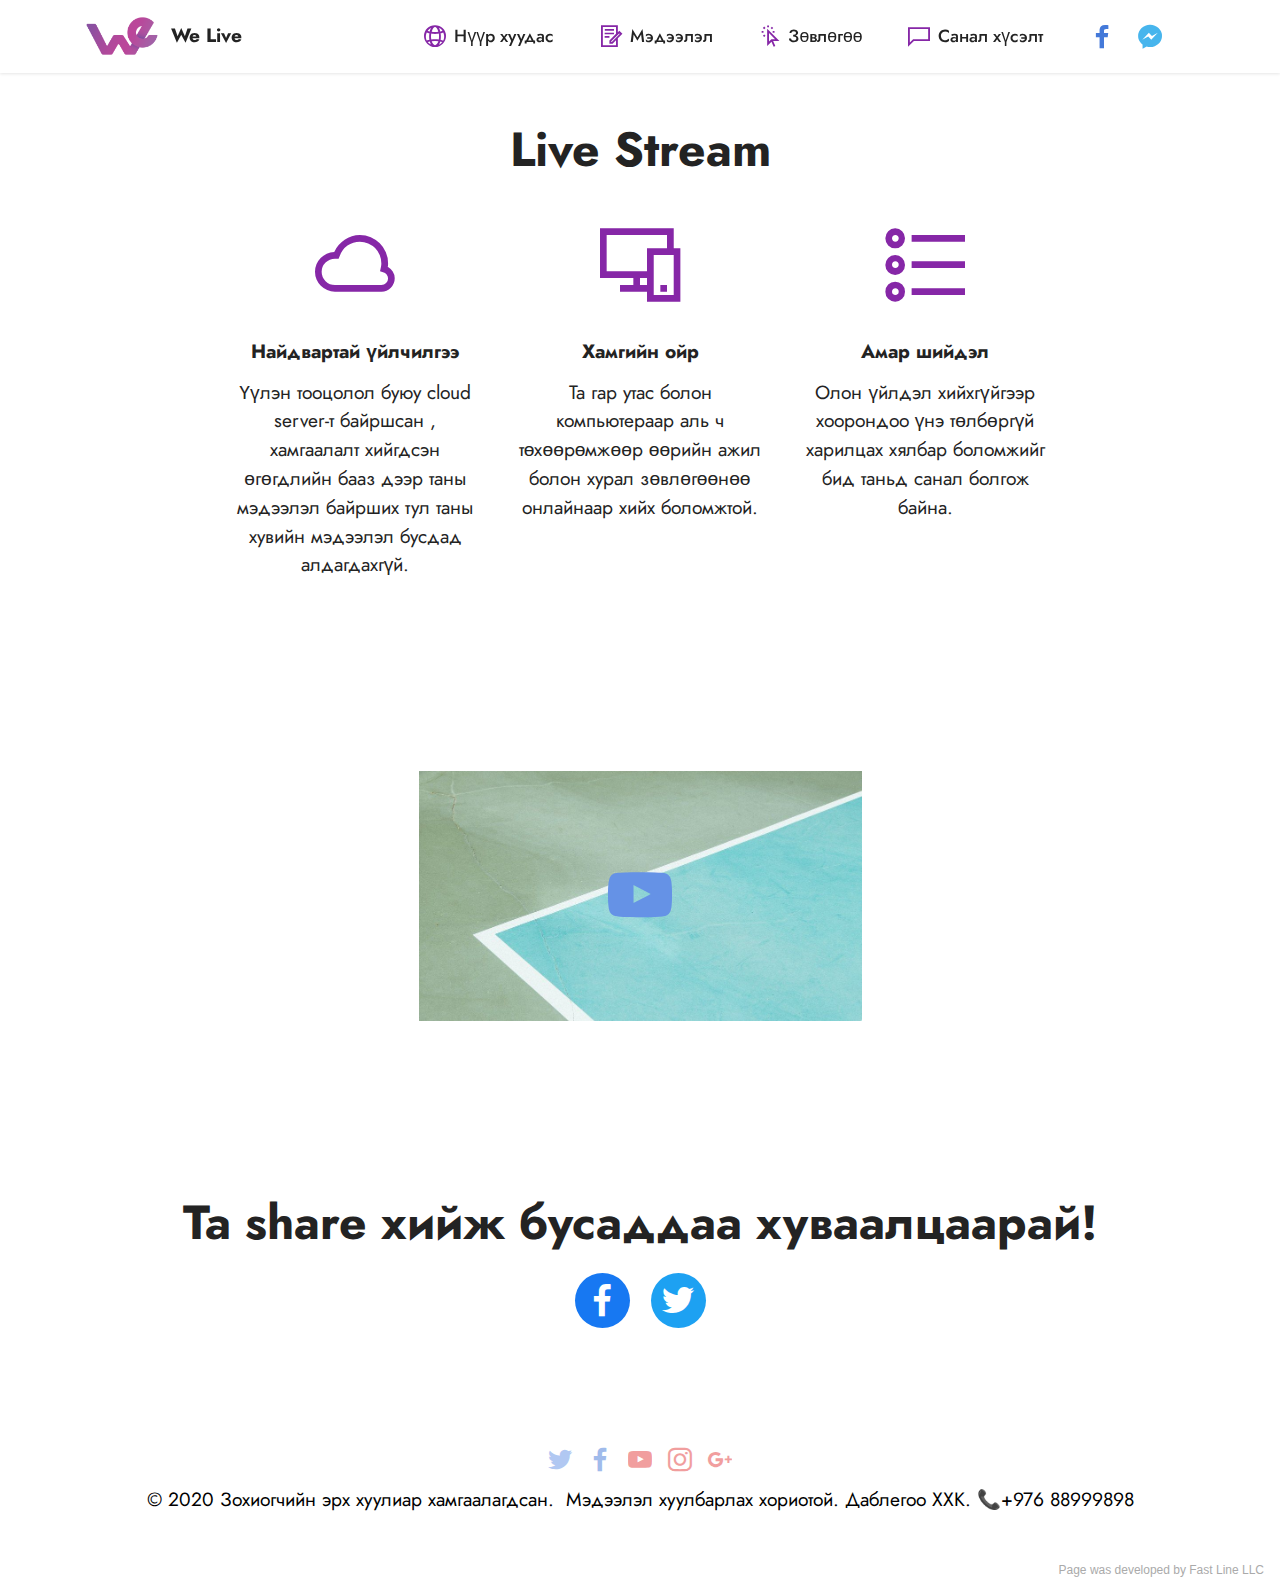
==== commit 6d995e24: "Update index.html" ====
--- a/index.html
+++ b/index.html
@@ -1,7 +1,7 @@
 <!DOCTYPE html>
 <html  >
 <head>
-  <!-- Site made with Mobirise Website Builder v5.1.4, https://mobirise.com -->
+  <!-- Site developed by Fastest Line LLC. www.facebook.com/fastlinellc -->
   <meta charset="UTF-8">
   <meta http-equiv="X-UA-Compatible" content="IE=edge">
   <meta name="generator" content="Mobirise v5.1.4, mobirise.com">
@@ -227,8 +227,8 @@
             </div>
         </div>
     </div>
-</section><section style="background-color: #fff; font-family: -apple-system, BlinkMacSystemFont, 'Segoe UI', 'Roboto', 'Helvetica Neue', Arial, sans-serif; color:#aaa; font-size:12px; padding: 0; align-items: center; display: flex;"><a href="https://mobirise.site/o" style="flex: 1 1; height: 3rem; padding-left: 1rem;"></a><p style="flex: 0 0 auto; margin:0; padding-right:1rem;">Page <a href="https://mobirise.site/f" style="color:#aaa;">was created</a> with Mobirise</p></section><script src="assets/web/assets/jquery/jquery.min.js"></script>  <script src="assets/popper/popper.min.js"></script>  <script src="assets/tether/tether.min.js"></script>  <script src="assets/bootstrap/js/bootstrap.min.js"></script>  <script src="assets/smoothscroll/smooth-scroll.js"></script>  <script src="assets/dropdown/js/nav-dropdown.js"></script>  <script src="assets/dropdown/js/navbar-dropdown.js"></script>  <script src="assets/touchswipe/jquery.touch-swipe.min.js"></script>  <script src="assets/playervimeo/vimeo_player.js"></script>  <script src="assets/sociallikes/social-likes.js"></script>  <script src="assets/theme/js/script.js"></script>  
+</section><section style="background-color: #fff; font-family: -apple-system, BlinkMacSystemFont, 'Segoe UI', 'Roboto', 'Helvetica Neue', Arial, sans-serif; color:#aaa; font-size:12px; padding: 0; align-items: center; display: flex;"><a href="https://www.facebook.com/fastlinellc" style="flex: 1 1; height: 3rem; padding-left: 1rem;"></a><p style="flex: 0 0 auto; margin:0; padding-right:1rem;">Page <a href="https://www.facebook.com/fastlinellc" style="color:#aaa;">was developed by</a> Fast Line LLC</p></section><script src="assets/web/assets/jquery/jquery.min.js"></script>  <script src="assets/popper/popper.min.js"></script>  <script src="assets/tether/tether.min.js"></script>  <script src="assets/bootstrap/js/bootstrap.min.js"></script>  <script src="assets/smoothscroll/smooth-scroll.js"></script>  <script src="assets/dropdown/js/nav-dropdown.js"></script>  <script src="assets/dropdown/js/navbar-dropdown.js"></script>  <script src="assets/touchswipe/jquery.touch-swipe.min.js"></script>  <script src="assets/playervimeo/vimeo_player.js"></script>  <script src="assets/sociallikes/social-likes.js"></script>  <script src="assets/theme/js/script.js"></script>  
   
   
 </body>
-</html>+</html>
